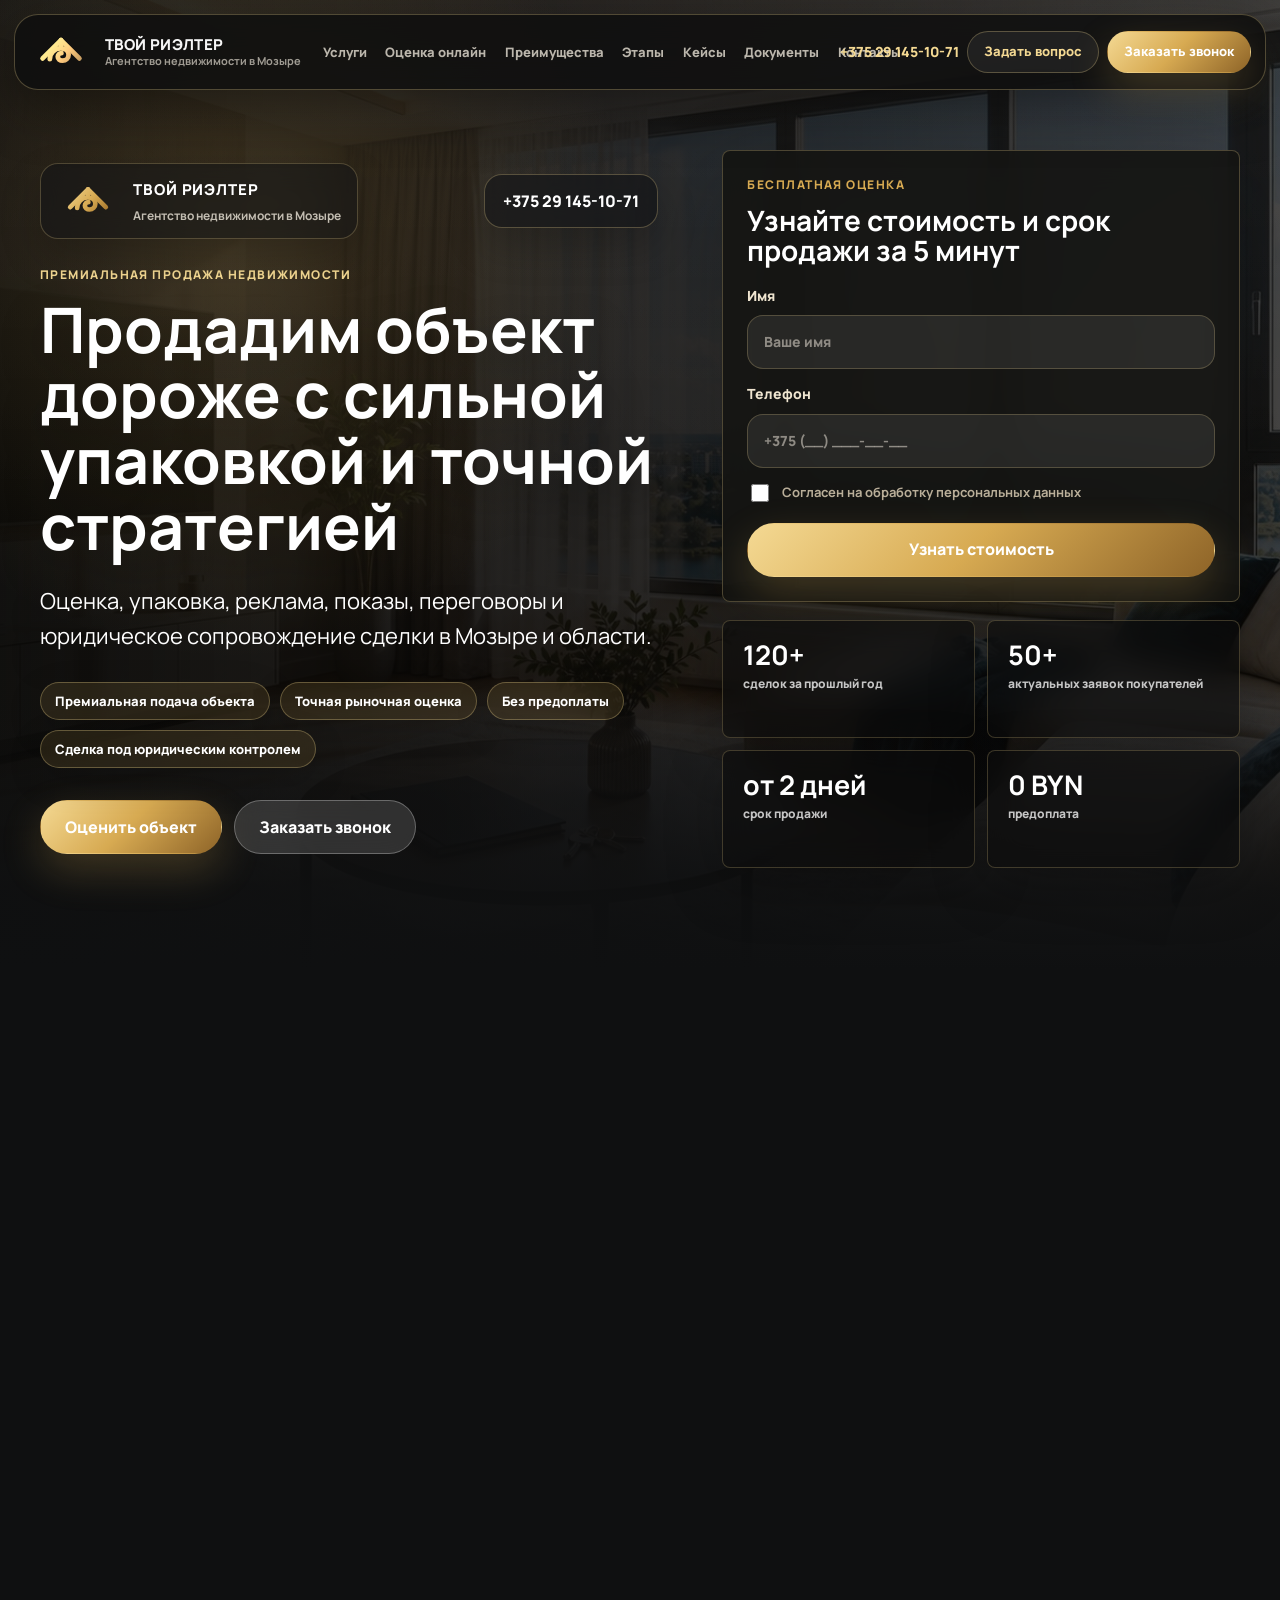
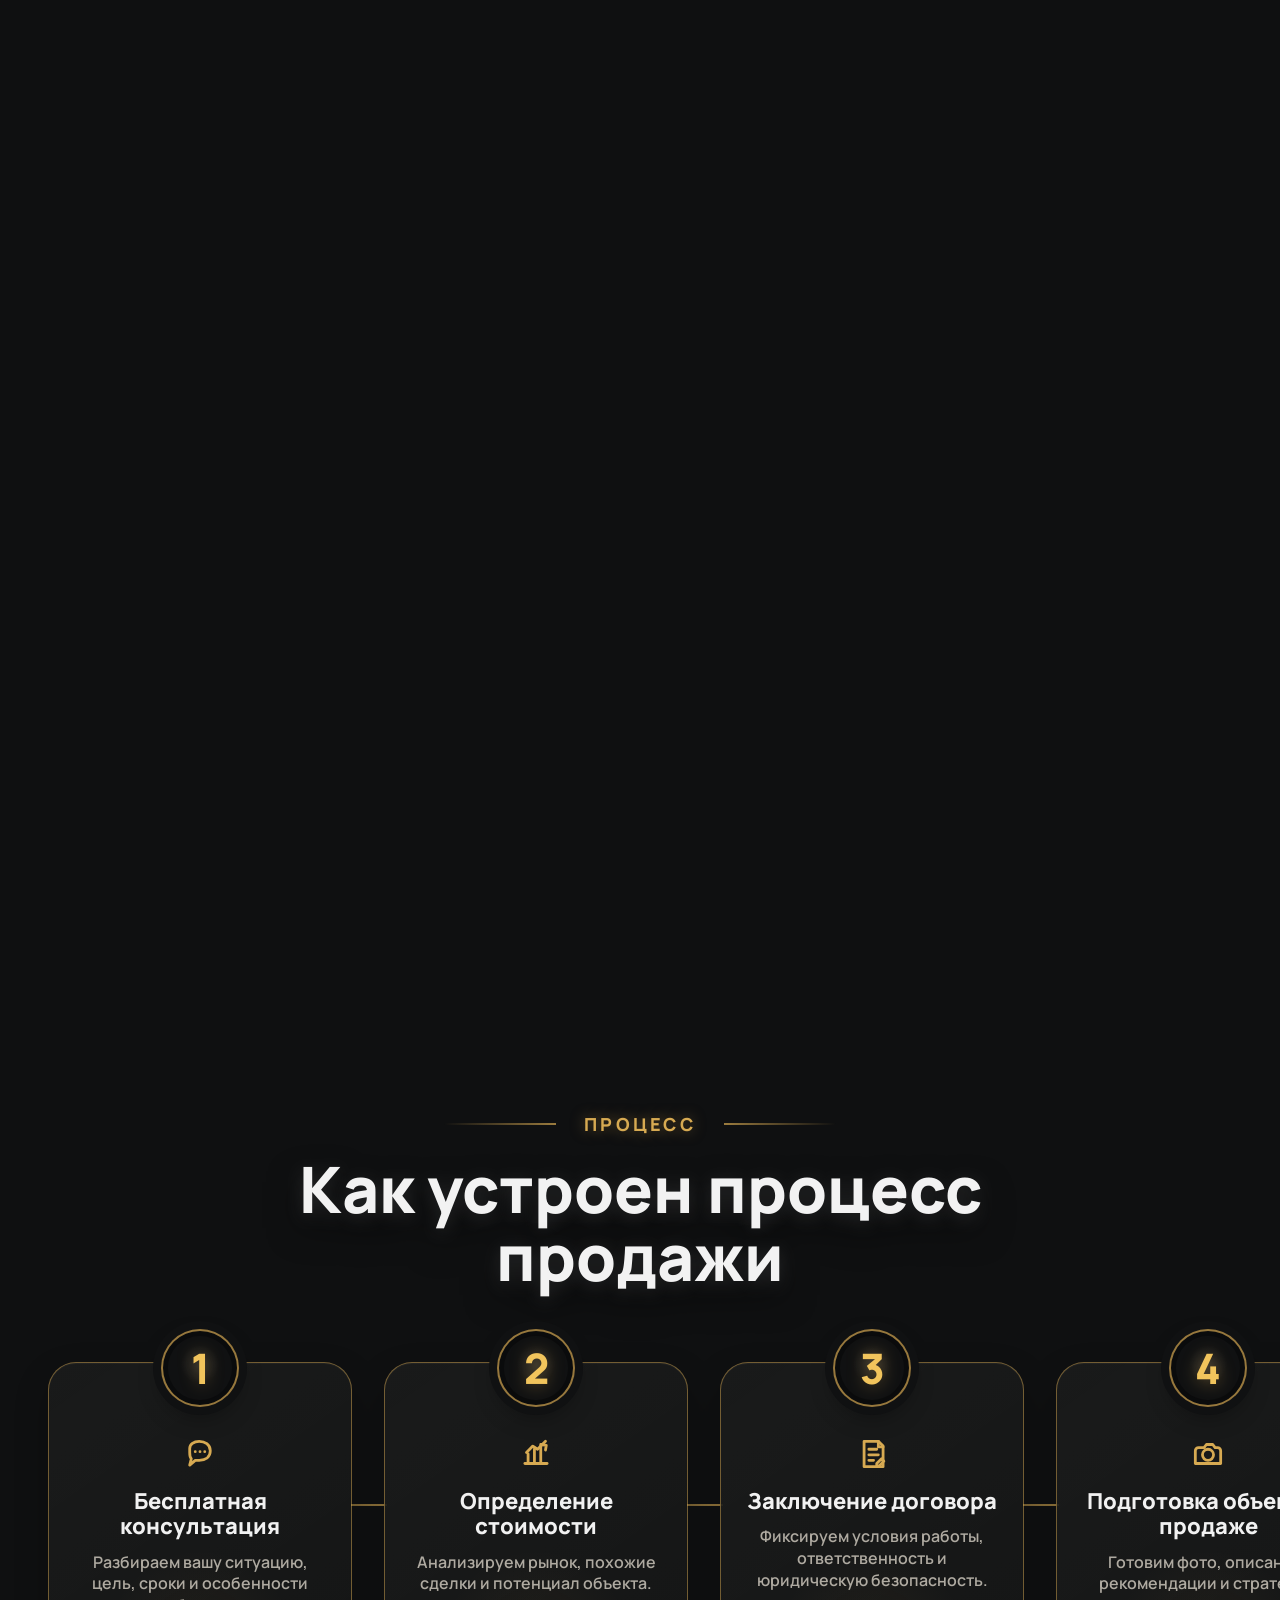
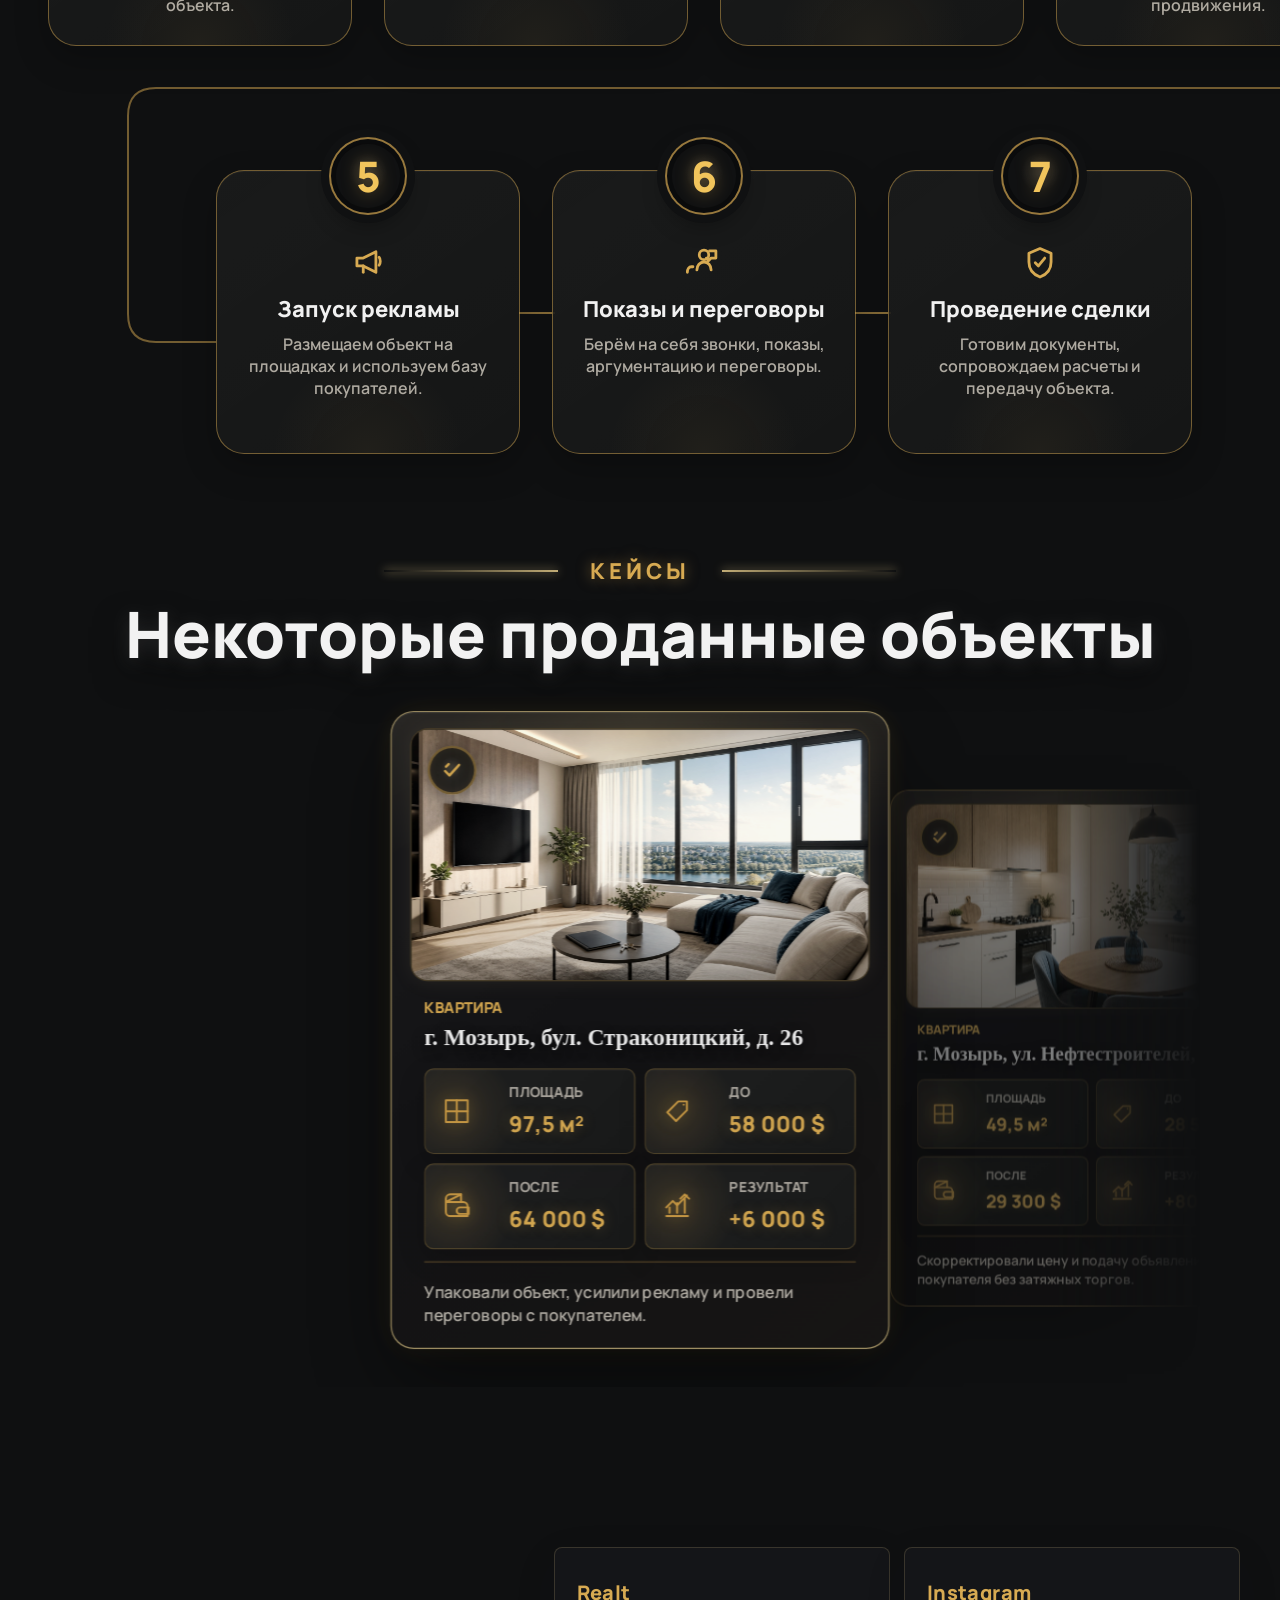
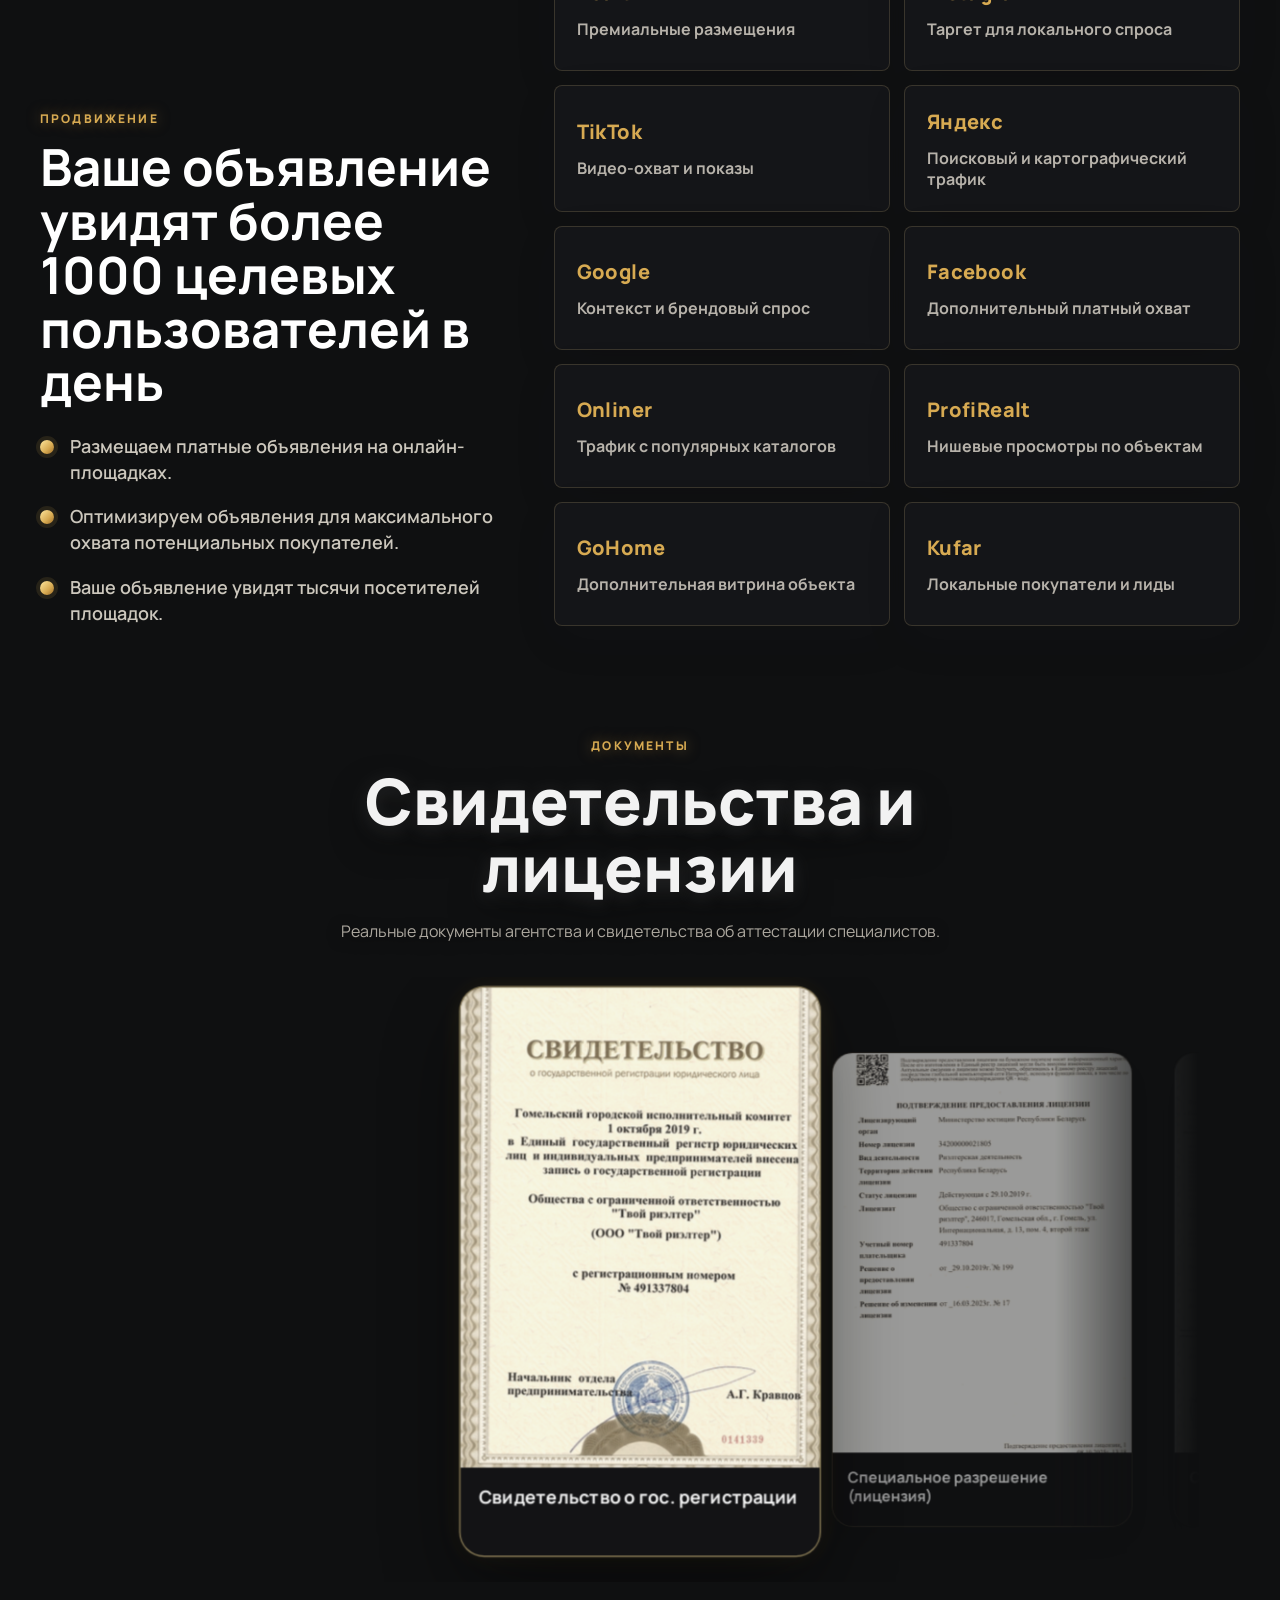
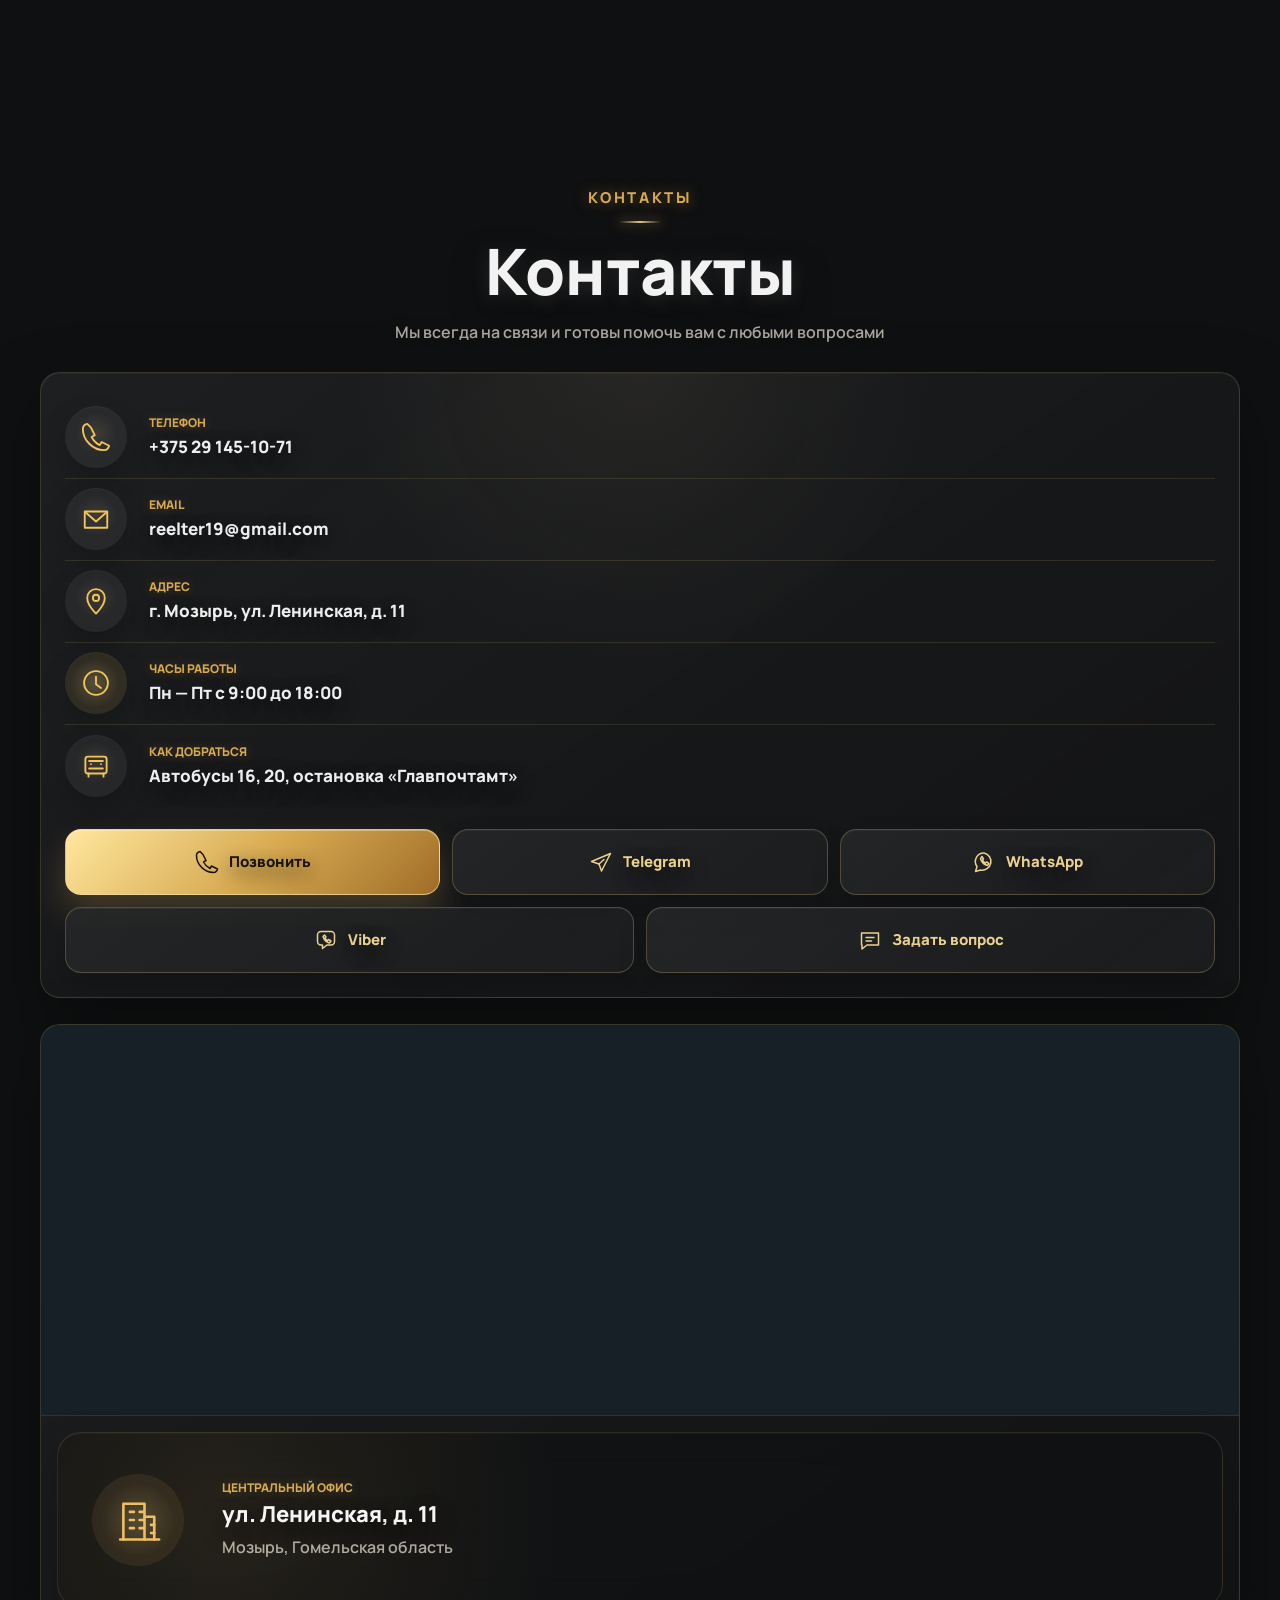
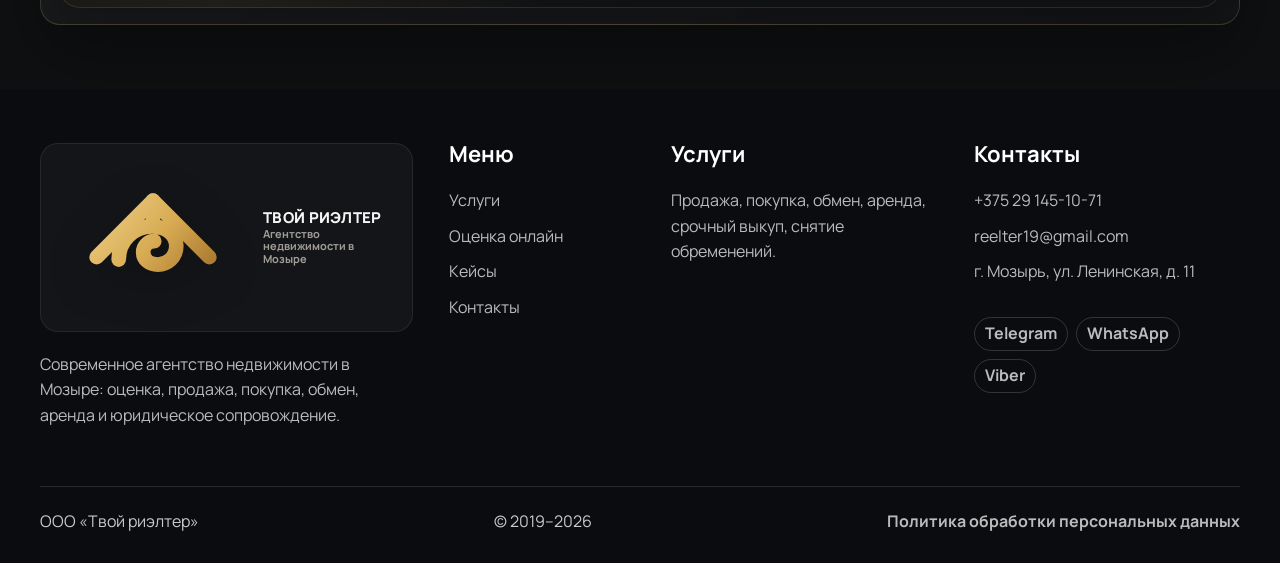
==== index.html @ d3d6e35b "Update branding and contact sections" ====
<!doctype html>
<html lang="ru">
  <head>
    <meta charset="UTF-8" />
    <meta name="viewport" content="width=device-width, initial-scale=1.0" />
    <title>Твой риэлтер — продажа недвижимости в Мозыре и области</title>
    <meta
      name="description"
      content="Агентство недвижимости «Твой риэлтер»: продадим, купим, обменяем или оценим недвижимость в Мозыре, Калинковичах и Гомельской области. Бесплатная оценка и юридическое сопровождение."
    />
    <link rel="preconnect" href="https://fonts.googleapis.com" />
    <link rel="preconnect" href="https://fonts.gstatic.com" crossorigin />
    <link
      href="https://fonts.googleapis.com/css2?family=Manrope:wght@400;500;600;700;800&amp;display=swap"
      rel="stylesheet"
    />
    <link rel="preload" as="image" href="assets/photos/hero-apartment.jpg" />
    <link rel="stylesheet" href="styles.css" />
  </head>
  <body>
    <header class="site-header" data-header>
      <button class="menu-toggle" type="button" aria-label="Открыть меню" aria-expanded="false" data-menu-toggle>
        <span></span>
        <span></span>
        <span></span>
      </button>

      <a class="brand" href="#top" aria-label="Твой риэлтер">
        <img class="brand-logo" src="assets/logo-minimal.svg" alt="Логотип агентства Твой риэлтер" />
        <span class="brand-copy">
          <strong>Твой риэлтер</strong>
          <small>Агентство недвижимости в Мозыре</small>
        </span>
      </a>

      <nav class="nav" aria-label="Основное меню">
        <a href="#services">Услуги</a>
        <a href="#valuation">Оценка онлайн</a>
        <a href="#benefits">Преимущества</a>
        <a href="#process">Этапы</a>
        <a href="#cases">Кейсы</a>
        <a href="#media-docs">Документы</a>
        <a href="#contacts">Контакты</a>
      </nav>

      <div class="header-actions">
        <a class="phone-link" href="tel:+375291451071">+375 29 145-10-71</a>
        <button class="btn btn-ghost btn-small" type="button" data-open-modal data-modal-title="Задать вопрос">Задать вопрос</button>
        <button class="btn btn-primary btn-small" type="button" data-open-modal data-modal-title="Заказать звонок">Заказать звонок</button>
      </div>
    </header>

    <main id="top">
      <section class="hero section">
        <div class="container hero-grid">
          <div class="hero-copy reveal">
            <div class="hero-topline">
              <div class="hero-brand-lockup" aria-label="Бренд агентства">
                <img class="hero-brand-logo" src="assets/logo-minimal.svg" alt="Логотип агентства Твой риэлтер" />
                <div class="hero-brand-copy">
                  <strong>Твой риэлтер</strong>
                  <span>Агентство недвижимости в Мозыре</span>
                </div>
              </div>
              <a class="hero-phone" href="tel:+375291451071">+375 29 145-10-71</a>
            </div>
            <p class="eyebrow">Премиальная продажа недвижимости</p>
            <h1>Продадим объект дороже с сильной упаковкой и точной стратегией</h1>
            <p class="hero-lead">
              Оценка, упаковка, реклама, показы, переговоры и юридическое сопровождение сделки в Мозыре и области.
            </p>

            <div class="badge-row" aria-label="Ключевые преимущества">
              <span>Премиальная подача объекта</span>
              <span>Точная рыночная оценка</span>
              <span>Без предоплаты</span>
              <span>Сделка под юридическим контролем</span>
            </div>

            <div class="hero-cta-row">
              <a class="btn btn-primary" href="#valuation">Оценить объект</a>
              <button class="btn btn-light" type="button" data-open-modal data-modal-title="Заказать звонок">Заказать звонок</button>
            </div>
          </div>

          <div class="hero-panel reveal">
            <form class="lead-card" data-form data-form-name="hero-valuation">
              <p class="mini-label">Бесплатная оценка</p>
              <h2>Узнайте стоимость и срок продажи за 5 минут</h2>
              <label>
                <span>Имя</span>
                <input type="text" name="name" placeholder="Ваше имя" required />
              </label>
              <label>
                <span>Телефон</span>
                <input type="tel" name="phone" placeholder="+375 (__) ___-__-__" required />
              </label>
              <label class="check">
                <input type="checkbox" name="agreement" required />
                <span>Согласен на обработку персональных данных</span>
              </label>
              <button class="btn btn-primary" type="submit">Узнать стоимость</button>
              <p class="form-success" role="status" hidden>Спасибо. Мы свяжемся с вами и подготовим оценку.</p>
            </form>

            <div class="stats-grid">
              <div><strong>120+</strong><span>сделок за прошлый год</span></div>
              <div><strong>50+</strong><span>актуальных заявок покупателей</span></div>
              <div><strong>от 2 дней</strong><span>срок продажи</span></div>
              <div><strong>0 BYN</strong><span>предоплата</span></div>
            </div>
          </div>
        </div>
      </section>

      <section class="section experience" id="experience" hidden>
        <div class="container experience-grid">
          <div class="experience-photo reveal">
            <img src="assets/photos/consultation.jpg" alt="Консультация риэлтера с клиентом по продаже недвижимости" loading="lazy" />
            <div class="photo-note">
              <span>Личная стратегия</span>
              <strong>Не просто объявление, а понятный план продажи</strong>
            </div>
          </div>

          <div class="experience-copy reveal">
            <p class="eyebrow">Подход агентства</p>
            <h2>Делаем продажу заметной, понятной и спокойной</h2>
            <p>
              Покупатель быстрее доверяет объекту, когда видит сильную подачу: аккуратные фото, честное описание, понятные документы и уверенные переговоры.
            </p>
            <div class="experience-points">
              <article>
                <span>01</span>
                <h3>Упаковка объекта</h3>
                <p>Подсказываем, что убрать, что подчеркнуть и как показать квартиру дороже.</p>
              </article>
              <article>
                <span>02</span>
                <h3>Живой контакт</h3>
                <p>Берём звонки, показы и возражения на себя, чтобы продажа не съедала ваши вечера.</p>
              </article>
              <article>
                <span>03</span>
                <h3>Контроль сделки</h3>
                <p>Собираем документы и заранее закрываем юридические вопросы.</p>
              </article>
            </div>
          </div>
        </div>
      </section>

      <section class="section services" id="services">
        <div class="container">
          <div class="section-head reveal">
            <p class="eyebrow">Услуги</p>
            <h2>Риэлтерские услуги для частных лиц и бизнеса</h2>
            <p>Берём на себя оценку, продвижение, переговоры, документы и юридическую безопасность сделки.</p>
          </div>

          <div class="service-grid">
            <article class="service-card reveal">
              <div class="service-card-top">
                <span class="card-icon" aria-hidden="true">
                  <svg viewBox="0 0 64 64" focusable="false">
                    <path d="M12 31 32 13l20 18" />
                    <path d="M18 29v23h28V29" />
                    <path d="M27 52V39h10v13" />
                    <path d="M22 34h8" />
                    <path d="M38 34h4" />
                  </svg>
                </span>
              </div>
              <h3>Частным лицам</h3>
              <p>Поможем продать, купить или обменять квартиру, дом, дачу, участок или долю.</p>
              <ul>
                <li>Продажа квартир</li>
                <li>Покупка квартир</li>
                <li>Обмен недвижимости</li>
                <li>Продажа домов, дач и участков</li>
                <li>Междугородние сделки</li>
                <li>Юридическое сопровождение</li>
              </ul>
              <button class="text-link" type="button" data-open-modal data-modal-title="Консультация для частного лица">Получить консультацию</button>
            </article>

            <article class="service-card reveal">
              <div class="service-card-top">
                <span class="card-icon" aria-hidden="true">
                  <svg viewBox="0 0 64 64" focusable="false">
                    <path d="M12 24h40v26H12z" />
                    <path d="M24 24v-8h16v8" />
                    <path d="M12 34h40" />
                    <path d="M28 34v6h8v-6" />
                  </svg>
                </span>
              </div>
              <h3>Юридическим лицам</h3>
              <p>Работаем с коммерческими объектами, арендой и сделками для бизнеса.</p>
              <ul>
                <li>Продажа коммерческой недвижимости</li>
                <li>Аренда коммерческих помещений</li>
                <li>Информация для инвесторов</li>
                <li>Сопровождение сделок для бизнеса</li>
              </ul>
              <button class="text-link" type="button" data-open-modal data-modal-title="Консультация для бизнеса">Получить консультацию</button>
            </article>

            <article class="service-card reveal">
              <div class="service-card-top">
                <span class="card-icon" aria-hidden="true">
                  <svg viewBox="0 0 64 64" focusable="false">
                    <path d="M32 10 49 17v13c0 12-7 20-17 24-10-4-17-12-17-24V17l17-7Z" />
                    <path d="m32 24 3 6 7 1-5 5 1 7-6-3-6 3 1-7-5-5 7-1 3-6Z" />
                  </svg>
                </span>
              </div>
              <h3>Дополнительные услуги</h3>
              <p>Разбираем сложные ситуации и помогаем подготовить объект к безопасной продаже.</p>
              <ul>
                <li>Снятие обременений</li>
                <li>Работа с арестами и запретами</li>
                <li>Срочный выкуп</li>
                <li>Подготовка документов</li>
                <li>Консультации по сложным объектам</li>
              </ul>
              <button class="text-link" type="button" data-open-modal data-modal-title="Консультация по сложному объекту">Получить консультацию</button>
            </article>

            <article class="service-card service-card-accent reveal">
              <div class="service-card-top">
                <span class="card-icon" aria-hidden="true">
                  <svg viewBox="0 0 64 64" focusable="false">
                    <path d="M36 8 18 36h14l-4 20 18-30H32l4-18Z" />
                  </svg>
                </span>
              </div>
              <h3>Срочный выкуп</h3>
              <p>Когда важна скорость: оценим объект, предложим решение и проведём сделку под ключ.</p>
              <ul>
                <li>До 90% от рыночной стоимости</li>
                <li>Помощь с долгами и обременениями</li>
                <li>Быстрое оформление</li>
                <li>Сделка под ключ</li>
              </ul>
              <button class="text-link" type="button" data-open-modal data-modal-title="Срочный выкуп недвижимости">Получить консультацию</button>
            </article>
          </div>
        </div>
      </section>

      <section class="section benefits" id="benefits">
        <div class="container">
          <div class="section-head reveal">
            <p class="eyebrow">Преимущества</p>
            <h2>Почему с нами выгоднее</h2>
          </div>
          <div class="benefit-grid">
            <article class="benefit-card reveal">
              <span class="benefit-icon" aria-hidden="true">
                <svg viewBox="0 0 64 64" focusable="false">
                  <path d="M25 38a15 15 0 1 0 0-30 15 15 0 0 0 0 30Z" />
                  <path d="m36 36 17 17" />
                  <path d="M15 27V17l10-8 10 8v10" />
                  <path d="M20 27v-8h10v8" />
                </svg>
              </span>
              <span class="benefit-divider" aria-hidden="true"></span>
              <h3>Бесплатно определим рыночную стоимость</h3>
            </article>
            <article class="benefit-card reveal">
              <span class="benefit-icon" aria-hidden="true">
                <svg viewBox="0 0 64 64" focusable="false">
                  <path d="M10 45 25 30l10 10 19-19" />
                  <path d="M40 21h14v14" />
                </svg>
              </span>
              <span class="benefit-divider" aria-hidden="true"></span>
              <h3>Продадим по максимальной цене</h3>
            </article>
            <article class="benefit-card reveal">
              <span class="benefit-icon" aria-hidden="true">
                <svg viewBox="0 0 64 64" focusable="false">
                  <path d="M32 33a10 10 0 1 0 0-20 10 10 0 0 0 0 20Z" />
                  <path d="M17 52c0-10 6-17 15-17s15 7 15 17" />
                  <path d="M14 34a7 7 0 1 0 0-14 7 7 0 0 0 0 14Z" />
                  <path d="M7 50c0-7 4-12 10-14" />
                  <path d="M50 34a7 7 0 1 0 0-14 7 7 0 0 0 0 14Z" />
                  <path d="M57 50c0-7-4-12-10-14" />
                </svg>
              </span>
              <span class="benefit-divider" aria-hidden="true"></span>
              <h3>Своя база покупателей</h3>
            </article>
            <article class="benefit-card reveal">
              <span class="benefit-icon" aria-hidden="true">
                <svg viewBox="0 0 64 64" focusable="false">
                  <path d="M13 30 32 13l19 17" />
                  <path d="M19 29v24h26V29" />
                  <path d="M32 25v14" />
                  <path d="M32 47h.01" />
                </svg>
              </span>
              <span class="benefit-divider" aria-hidden="true"></span>
              <h3>Работаем с проблемными объектами</h3>
            </article>
            <article class="benefit-card reveal">
              <span class="benefit-icon" aria-hidden="true">
                <svg viewBox="0 0 64 64" focusable="false">
                  <path d="M31 56a24 24 0 1 1 20-10" />
                  <path d="M31 14v5" />
                  <path d="M31 43v5" />
                  <path d="M12 33h5" />
                  <path d="M45 33h5" />
                  <path d="M31 24v11l8 5" />
                  <path d="m49 34-7 12h8l-5 12" />
                </svg>
              </span>
              <span class="benefit-divider" aria-hidden="true"></span>
              <h3>Продажа от 2 дней</h3>
            </article>
            <article class="benefit-card reveal">
              <span class="benefit-icon" aria-hidden="true">
                <svg viewBox="0 0 64 64" focusable="false">
                  <path d="M32 9v43" />
                  <path d="M17 17h30" />
                  <path d="M23 17 13 38h20L23 17Z" />
                  <path d="M41 17 32 38h18L41 17Z" />
                  <path d="M20 55h24" />
                  <path d="M44 41 52 45v9c0 4-3 7-8 9-5-2-8-5-8-9v-9l8-4Z" />
                  <path d="m40 52 3 3 6-7" />
                </svg>
              </span>
              <span class="benefit-divider" aria-hidden="true"></span>
              <h3>Полное юридическое сопровождение</h3>
            </article>
            <article class="benefit-card reveal">
              <span class="benefit-icon" aria-hidden="true">
                <svg viewBox="0 0 64 64" focusable="false">
                  <path d="M12 22h35a7 7 0 0 1 7 7v21H16a8 8 0 0 1-8-8V18a7 7 0 0 1 7-7h27" />
                  <path d="M12 22 43 9v13" />
                  <path d="M41 35h15v12H41a6 6 0 0 1 0-12Z" />
                  <path d="M45 41h.01" />
                </svg>
              </span>
              <span class="benefit-divider" aria-hidden="true"></span>
              <h3>Без предоплаты</h3>
            </article>
            <article class="benefit-card reveal">
              <span class="benefit-icon" aria-hidden="true">
                <svg viewBox="0 0 64 64" focusable="false">
                  <path d="M20 12h25v37H15V12h5Z" />
                  <path d="M23 12a5 5 0 0 1 10 0" />
                  <path d="m22 27 3 3 6-7" />
                  <path d="M36 28h8" />
                  <path d="m22 39 3 3 6-7" />
                  <path d="M36 40h8" />
                  <path d="M47 49 58 60" />
                  <path d="M50 45a7 7 0 1 0 0 14 7 7 0 0 0 0-14Z" />
                </svg>
              </span>
              <span class="benefit-divider" aria-hidden="true"></span>
              <h3>Полный комплекс услуг под ключ</h3>
            </article>
          </div>
        </div>
      </section>

      <section class="section valuation" id="valuation">
        <div class="container quiz-layout">
          <div class="quiz-copy reveal">
            <p class="eyebrow">Оценка онлайн</p>
            <h2>Узнайте<br />стоимость<br />недвижимости<br /><span>за 5 минут</span></h2>
            <p>Ответьте на несколько вопросов — специалист рассчитает ориентировочную стоимость и свяжется с вами удобным способом.</p>
            <div class="callout">
              <span class="callout-icon" aria-hidden="true">
                <svg viewBox="0 0 48 48" focusable="false">
                  <path d="M14 8h20v32H14z" />
                  <path d="M20 16h8" />
                  <path d="M20 23h8" />
                  <path d="M20 30h5" />
                  <path d="M31 31h5" />
                  <path d="M31 35h5" />
                </svg>
              </span>
              <span class="callout-copy">
                <strong>Что вы получите</strong>
                <span>Диапазон цены, срок продажи и список шагов для подготовки объекта.</span>
              </span>
            </div>
          </div>

          <form class="quiz-card reveal" data-quiz data-form-name="valuation-quiz">
            <div class="quiz-top">
              <span data-quiz-step-label>Шаг 1 из 5</span>
              <div class="progress"><span data-progress></span></div>
            </div>

            <div class="quiz-step active" data-step="0">
              <h3>Что хотите оценить?</h3>
              <div class="option-grid">
                <label><input type="radio" name="property" value="Квартира" required /> <span><svg class="quiz-option-icon" viewBox="0 0 48 48" focusable="false" aria-hidden="true"><path d="M13 40V10h13v30" /><path d="M26 18h10v22" /><path d="M17 16h4M17 23h4M17 30h4M30 24h3M30 31h3M10 40h29" /></svg>Квартира</span></label>
                <label><input type="radio" name="property" value="Комната / доля" /> <span><svg class="quiz-option-icon" viewBox="0 0 48 48" focusable="false" aria-hidden="true"><path d="M15 9h18v30H15z" /><path d="M29 24h1" /><path d="M11 39h26" /></svg>Комната / доля</span></label>
                <label><input type="radio" name="property" value="Дом / коттедж" /> <span><svg class="quiz-option-icon" viewBox="0 0 48 48" focusable="false" aria-hidden="true"><path d="M9 24 24 11l15 13" /><path d="M14 22v18h20V22" /><path d="M21 40V29h6v11" /></svg>Дом / коттедж</span></label>
                <label><input type="radio" name="property" value="Участок" /> <span><svg class="quiz-option-icon" viewBox="0 0 48 48" focusable="false" aria-hidden="true"><path d="M24 39V20" /><path d="M17 25c-5-1-7-5-5-10 6-1 10 2 11 7" /><path d="M31 25c5-1 7-5 5-10-6-1-10 2-11 7" /><path d="M18 39h12" /></svg>Участок</span></label>
                <label><input type="radio" name="property" value="Дача" /> <span><svg class="quiz-option-icon" viewBox="0 0 48 48" focusable="false" aria-hidden="true"><path d="M10 25 24 13l14 12" /><path d="M15 23v17h18V23" /><path d="M28 15v-4h5v9" /><path d="M20 40V30h8v10" /><path d="M31 31h4" /></svg>Дача</span></label>
                <label><input type="radio" name="property" value="Гараж" /> <span><svg class="quiz-option-icon" viewBox="0 0 48 48" focusable="false" aria-hidden="true"><path d="M9 21 24 13l15 8v19H9z" /><path d="M15 40V26h18v14" /><path d="M18 30h12M18 35h12" /></svg>Гараж</span></label>
                <label><input type="radio" name="property" value="Коммерческий объект" /> <span><svg class="quiz-option-icon" viewBox="0 0 48 48" focusable="false" aria-hidden="true"><path d="M12 40V10h13v30" /><path d="M25 18h11v22" /><path d="M16 16h4M16 23h4M16 30h4M29 24h3M29 31h3M9 40h30" /></svg>Коммерческий объект</span></label>
                <label><input type="radio" name="property" value="Другое" /> <span><svg class="quiz-option-icon" viewBox="0 0 48 48" focusable="false" aria-hidden="true"><path d="M14 24a10 10 0 1 0 20 0 10 10 0 0 0-20 0Z" /><path d="M19 24h.01M24 24h.01M29 24h.01" /></svg>Другое</span></label>
              </div>
            </div>

            <div class="quiz-step" data-step="1">
              <h3>Сколько комнат?</h3>
              <div class="option-grid option-grid-compact">
                <label><input type="radio" name="rooms" value="Студия" required /> <span>Студия</span></label>
                <label><input type="radio" name="rooms" value="1" /> <span>1</span></label>
                <label><input type="radio" name="rooms" value="2" /> <span>2</span></label>
                <label><input type="radio" name="rooms" value="3" /> <span>3</span></label>
                <label><input type="radio" name="rooms" value="4" /> <span>4</span></label>
                <label><input type="radio" name="rooms" value="5 и более" /> <span>5 и более</span></label>
              </div>
            </div>

            <div class="quiz-step" data-step="2">
              <h3>Площадь объекта</h3>
              <label>
                <span>Площадь в м²</span>
                <input type="number" name="area" min="1" placeholder="Например, 54" required />
              </label>
            </div>

            <div class="quiz-step" data-step="3">
              <h3>Где находится объект?</h3>
              <div class="option-grid">
                <label><input type="radio" name="city" value="Мозырь" required /> <span>Мозырь</span></label>
                <label><input type="radio" name="city" value="Калинковичи" /> <span>Калинковичи</span></label>
                <label><input type="radio" name="city" value="Петриков" /> <span>Петриков</span></label>
                <label><input type="radio" name="city" value="Гомель" /> <span>Гомель</span></label>
                <label><input type="radio" name="city" value="Другой город" /> <span>Другой город</span></label>
              </div>
              <label>
                <span>Адрес или район</span>
                <input type="text" name="address" placeholder="Улица, район или ориентир" required />
              </label>
            </div>

            <div class="quiz-step" data-step="4">
              <h3>Куда отправить результат?</h3>
              <div class="option-grid option-grid-compact">
                <label><input type="radio" name="contact_method" value="Перезвонить" required /> <span>Перезвонить</span></label>
                <label><input type="radio" name="contact_method" value="Viber" /> <span>Viber</span></label>
                <label><input type="radio" name="contact_method" value="Telegram" /> <span>Telegram</span></label>
                <label><input type="radio" name="contact_method" value="WhatsApp" /> <span>WhatsApp</span></label>
              </div>
              <div class="form-two">
                <label>
                  <span>Имя</span>
                  <input type="text" name="name" placeholder="Ваше имя" required />
                </label>
                <label>
                  <span>Телефон</span>
                  <input type="tel" name="phone" placeholder="+375 (__) ___-__-__" required />
                </label>
              </div>
              <label class="check">
                <input type="checkbox" name="agreement" required />
                <span>Согласен на обработку персональных данных</span>
              </label>
            </div>

            <p class="form-error" data-quiz-error role="alert" hidden>Заполните обязательные поля шага.</p>
            <p class="form-success" data-quiz-success role="status" hidden>Спасибо. Данные получены, специалист подготовит оценку.</p>

            <div class="quiz-actions">
              <button class="btn btn-light" type="button" data-prev disabled>Назад</button>
              <button class="btn btn-primary" type="button" data-next>Далее</button>
              <button class="btn btn-primary" type="submit" data-submit hidden>Получить оценку</button>
            </div>
          </form>
        </div>
      </section>

      <section class="section process" id="process">
        <div class="container">
          <div class="section-head reveal">
            <p class="eyebrow">Процесс</p>
            <h2>Как устроен процесс продажи</h2>
          </div>
          <div class="timeline">
            <article class="timeline-card reveal">
              <span class="step-number">1</span>
              <svg class="step-icon" viewBox="0 0 48 48" focusable="false" aria-hidden="true"><path d="M11 17c0-5 5-9 12-9s14 4 14 12-6 12-14 12h-5l-7 6 2-8c-2-2-2-5-2-8v-5Z" /><path d="M18 21h.01M24 21h.01M30 21h.01" /></svg>
              <h3>Бесплатная консультация</h3>
              <p>Разбираем вашу ситуацию, цель, сроки и особенности объекта.</p>
            </article>
            <article class="timeline-card reveal">
              <span class="step-number">2</span>
              <svg class="step-icon" viewBox="0 0 48 48" focusable="false" aria-hidden="true"><path d="M10 36h28" /><path d="M14 36V24" /><path d="M22 36V18" /><path d="M30 36V12" /><path d="m31 12 6 1-1 6" /><path d="m12 22 8-8 6 4 10-10" /></svg>
              <h3>Определение стоимости</h3>
              <p>Анализируем рынок, похожие сделки и потенциал объекта.</p>
            </article>
            <article class="timeline-card reveal">
              <span class="step-number">3</span>
              <svg class="step-icon" viewBox="0 0 48 48" focusable="false" aria-hidden="true"><path d="M14 8h18l6 6v26H14z" /><path d="M32 8v7h6" /><path d="M20 18h10M20 25h12M20 32h6" /><path d="m30 36 6-6 3 3-6 6h-3z" /></svg>
              <h3>Заключение договора</h3>
              <p>Фиксируем условия работы, ответственность и юридическую безопасность.</p>
            </article>
            <article class="timeline-card reveal">
              <span class="step-number">4</span>
              <svg class="step-icon" viewBox="0 0 48 48" focusable="false" aria-hidden="true"><path d="M12 16h7l3-4h8l3 4h3a4 4 0 0 1 4 4v16H8V20a4 4 0 0 1 4-4Z" /><path d="M24 32a7 7 0 1 0 0-14 7 7 0 0 0 0 14Z" /></svg>
              <h3>Подготовка объекта к продаже</h3>
              <p>Готовим фото, описание, рекомендации и стратегию продвижения.</p>
            </article>
            <article class="timeline-card reveal">
              <span class="step-number">5</span>
              <svg class="step-icon" viewBox="0 0 48 48" focusable="false" aria-hidden="true"><path d="M10 29h8l16 8V11L18 19h-8z" /><path d="M18 29v8" /><path d="M38 18c2 2 2 8 0 10" /></svg>
              <h3>Запуск рекламы</h3>
              <p>Размещаем объект на площадках и используем базу покупателей.</p>
            </article>
            <article class="timeline-card reveal">
              <span class="step-number">6</span>
              <svg class="step-icon" viewBox="0 0 48 48" focusable="false" aria-hidden="true"><path d="M15 34c0-6 4-10 9-10s9 4 9 10" /><path d="M24 21a6 6 0 1 0 0-12 6 6 0 0 0 0 12Z" /><path d="M31 10h8v9h-6l-4 4v-4h-2" /><path d="M10 30h-2c-3 0-5 3-5 7" /></svg>
              <h3>Показы и переговоры</h3>
              <p>Берём на себя звонки, показы, аргументацию и переговоры.</p>
            </article>
            <article class="timeline-card reveal">
              <span class="step-number">7</span>
              <svg class="step-icon" viewBox="0 0 48 48" focusable="false" aria-hidden="true"><path d="M24 7 38 13v11c0 10-6 16-14 19-8-3-14-9-14-19V13z" /><path d="m18 25 4 4 8-10" /></svg>
              <h3>Проведение сделки</h3>
              <p>Готовим документы, сопровождаем расчеты и передачу объекта.</p>
            </article>
          </div>
        </div>
      </section>

      <section class="section marketing" hidden>
        <div class="container marketing-grid">
          <div class="reveal">
            <p class="eyebrow">IT-агентство недвижимости</p>
            <h2>Мы используем технологии, рекламу и аналитику, чтобы продавать быстрее</h2>
            <div class="feature-list">
              <article><h3>Анализ рынка и похожих объектов</h3><p>Сравниваем цены, сроки экспозиции и спрос по локации.</p></article>
              <article><h3>Рекламная стратегия</h3><p>Подбираем площадки, аудитории и формат подачи объекта.</p></article>
              <article><h3>Фото, видео и продающее описание</h3><p>Упаковываем объект так, чтобы он выделялся среди похожих предложений.</p></article>
              <article><h3>Продвижение на онлайн-площадках</h3><p>Контролируем показы, звонки и реакцию покупателей.</p></article>
              <article><h3>База покупателей</h3><p>Сразу предлагаем объект людям, которые уже ищут недвижимость.</p></article>
              <article><h3>Отчетность по показам и звонкам</h3><p>Вы понимаете, что происходит с продажей каждую неделю.</p></article>
            </div>
          </div>

          <div class="dashboard-card reveal" aria-label="Дашборд продвижения объекта">
            <div class="dashboard-head">
              <span>Кампания объекта</span>
              <strong>Активно</strong>
            </div>
            <div class="metric"><span>Просмотры объявления</span><strong>8 420</strong></div>
            <div class="metric"><span>Входящие звонки</span><strong>64</strong></div>
            <div class="metric"><span>Показы</span><strong>18</strong></div>
            <div class="metric"><span>Заинтересованные покупатели</span><strong>9</strong></div>
          </div>
        </div>
      </section>

      <section class="section problems" hidden>
        <div class="container">
          <div class="section-head reveal">
            <p class="eyebrow">Сложные объекты</p>
            <h2>Поможем даже со сложной недвижимостью</h2>
            <p>Разберём ограничения, документы, долги и возможные сценарии продажи без лишнего давления.</p>
          </div>
          <div class="pill-grid reveal">
            <span>Арест квартиры</span>
            <span>Запрет на регистрационные действия</span>
            <span>Обременение после ипотеки</span>
            <span>Долги</span>
            <span>Исполнительные листы</span>
            <span>Непогашенная приватизация</span>
            <span>Срочная продажа</span>
            <span>Обмен с доплатой</span>
          </div>
          <div class="center-action reveal">
            <button class="btn btn-primary" type="button" data-open-modal data-modal-title="Разобрать мою ситуацию">Разобрать мою ситуацию</button>
          </div>
        </div>
      </section>

      <section class="section legal" id="legal" hidden>
        <div class="container legal-grid">
          <div class="reveal">
            <p class="eyebrow">Юридическая безопасность</p>
            <h2>Юридическая безопасность на каждом этапе</h2>
            <p>Мы заранее проверяем документы и условия сделки, чтобы снизить риски для продавца и покупателя.</p>
          </div>
          <div class="legal-timeline">
            <article class="reveal"><span>01</span><div><h3>Проверка документов</h3><p>Смотрим правоустанавливающие документы, техпаспорт и историю объекта.</p></div></article>
            <article class="reveal"><span>02</span><div><h3>Консультация по рискам</h3><p>Объясняем возможные ограничения, сроки и порядок действий.</p></div></article>
            <article class="reveal"><span>03</span><div><h3>Подготовка договора</h3><p>Фиксируем условия сделки понятным и безопасным способом.</p></div></article>
            <article class="reveal"><span>04</span><div><h3>Переговоры с покупателем</h3><p>Согласуем цену, сроки, порядок оплаты и передачи объекта.</p></div></article>
            <article class="reveal"><span>05</span><div><h3>Аванс / задаток</h3><p>Помогаем оформить предварительные договорённости без риска.</p></div></article>
            <article class="reveal"><span>06</span><div><h3>Организация расчетов</h3><p>Выбираем прозрачный и понятный порядок передачи денег.</p></div></article>
            <article class="reveal"><span>07</span><div><h3>Проведение сделки</h3><p>Сопровождаем стороны до подписания всех документов.</p></div></article>
            <article class="reveal"><span>08</span><div><h3>Передача объекта</h3><p>Закрываем сделку актом передачи и финальными проверками.</p></div></article>
          </div>
        </div>
      </section>

      <section class="section cases" id="cases">
        <div class="container">
          <div class="section-head reveal">
            <p class="eyebrow">Кейсы</p>
            <h2>Некоторые проданные объекты</h2>
          </div>
          <div class="case-grid">
            <article class="case-card reveal">
              <div class="case-photo">
                <img src="assets/photos/hero-apartment.jpg" alt="Интерьер проданной квартиры в Мозыре" loading="lazy" />
                <span class="case-check" aria-hidden="true">
                  <svg viewBox="0 0 32 32" focusable="false">
                    <path d="m8 17 5 5L24 10" />
                    <path d="m9 12 3-3" />
                  </svg>
                </span>
              </div>
              <div class="case-body">
                <span class="case-type">Квартира</span>
                <h3>г. Мозырь, бул. Страконицкий, д. 26</h3>
                <dl>
                  <div>
                    <dt><svg class="case-stat-icon" viewBox="0 0 32 32" focusable="false" aria-hidden="true"><path d="M6 6h20v20H6z" /><path d="M16 6v20M6 16h20" /></svg><span>Площадь</span></dt>
                    <dd>97,5 м²</dd>
                  </div>
                  <div>
                    <dt><svg class="case-stat-icon" viewBox="0 0 32 32" focusable="false" aria-hidden="true"><path d="m7 17 10-10h8v8L15 25 7 17Z" /><path d="M22 10h.01" /></svg><span>До</span></dt>
                    <dd>58 000 $</dd>
                  </div>
                  <div>
                    <dt><svg class="case-stat-icon" viewBox="0 0 32 32" focusable="false" aria-hidden="true"><path d="M6 12h16a4 4 0 0 1 4 4v9H10a4 4 0 0 1-4-4V9a4 4 0 0 1 4-4h10" /><path d="M6 12 20 5v7" /><path d="M19 17h8v6h-8a3 3 0 0 1 0-6Z" /></svg><span>После</span></dt>
                    <dd>64 000 $</dd>
                  </div>
                  <div>
                    <dt><svg class="case-stat-icon" viewBox="0 0 32 32" focusable="false" aria-hidden="true"><path d="M6 25h20" /><path d="M9 22v-5M16 22v-9M23 22V9" /><path d="m19 9 4-4 4 4" /><path d="m6 17 6-6 4 4 9-9" /></svg><span>Результат</span></dt>
                    <dd>+6 000 $</dd>
                  </div>
                </dl>
                <p>Упаковали объект, усилили рекламу и провели переговоры с покупателем.</p>
              </div>
            </article>
            <article class="case-card reveal">
              <div class="case-photo">
                <img src="assets/photos/case-apartment.jpg" alt="Кухня проданной квартиры после подготовки к продаже" loading="lazy" />
                <span class="case-check" aria-hidden="true">
                  <svg viewBox="0 0 32 32" focusable="false">
                    <path d="m8 17 5 5L24 10" />
                    <path d="m9 12 3-3" />
                  </svg>
                </span>
              </div>
              <div class="case-body">
                <span class="case-type">Квартира</span>
                <h3>г. Мозырь, ул. Нефтестроителей, д. 24</h3>
                <dl>
                  <div>
                    <dt><svg class="case-stat-icon" viewBox="0 0 32 32" focusable="false" aria-hidden="true"><path d="M6 6h20v20H6z" /><path d="M16 6v20M6 16h20" /></svg><span>Площадь</span></dt>
                    <dd>49,5 м²</dd>
                  </div>
                  <div>
                    <dt><svg class="case-stat-icon" viewBox="0 0 32 32" focusable="false" aria-hidden="true"><path d="m7 17 10-10h8v8L15 25 7 17Z" /><path d="M22 10h.01" /></svg><span>До</span></dt>
                    <dd>28 500 $</dd>
                  </div>
                  <div>
                    <dt><svg class="case-stat-icon" viewBox="0 0 32 32" focusable="false" aria-hidden="true"><path d="M6 12h16a4 4 0 0 1 4 4v9H10a4 4 0 0 1-4-4V9a4 4 0 0 1 4-4h10" /><path d="M6 12 20 5v7" /><path d="M19 17h8v6h-8a3 3 0 0 1 0-6Z" /></svg><span>После</span></dt>
                    <dd>29 300 $</dd>
                  </div>
                  <div>
                    <dt><svg class="case-stat-icon" viewBox="0 0 32 32" focusable="false" aria-hidden="true"><path d="M6 25h20" /><path d="M9 22v-5M16 22v-9M23 22V9" /><path d="m19 9 4-4 4 4" /><path d="m6 17 6-6 4 4 9-9" /></svg><span>Результат</span></dt>
                    <dd>+800 $</dd>
                  </div>
                </dl>
                <p>Скорректировали цену и подачу объявления, нашли покупателя без затяжных торгов.</p>
              </div>
            </article>
            <article class="case-card reveal">
              <div class="case-photo">
                <img src="assets/photos/case-house.jpg" alt="Дом в Мозырском районе, подготовленный к продаже" loading="lazy" />
                <span class="case-check" aria-hidden="true">
                  <svg viewBox="0 0 32 32" focusable="false">
                    <path d="m8 17 5 5L24 10" />
                    <path d="m9 12 3-3" />
                  </svg>
                </span>
              </div>
              <div class="case-body">
                <span class="case-type">Дом</span>
                <h3>Дом в Мозырском районе</h3>
                <dl>
                  <div>
                    <dt><svg class="case-stat-icon" viewBox="0 0 32 32" focusable="false" aria-hidden="true"><path d="M6 6h20v20H6z" /><path d="M16 6v20M6 16h20" /></svg><span>Площадь</span></dt>
                    <dd>118 м²</dd>
                  </div>
                  <div>
                    <dt><svg class="case-stat-icon" viewBox="0 0 32 32" focusable="false" aria-hidden="true"><path d="m7 17 10-10h8v8L15 25 7 17Z" /><path d="M22 10h.01" /></svg><span>До</span></dt>
                    <dd>42 000 $</dd>
                  </div>
                  <div>
                    <dt><svg class="case-stat-icon" viewBox="0 0 32 32" focusable="false" aria-hidden="true"><path d="M6 12h16a4 4 0 0 1 4 4v9H10a4 4 0 0 1-4-4V9a4 4 0 0 1 4-4h10" /><path d="M6 12 20 5v7" /><path d="M19 17h8v6h-8a3 3 0 0 1 0-6Z" /></svg><span>После</span></dt>
                    <dd>44 500 $</dd>
                  </div>
                  <div>
                    <dt><svg class="case-stat-icon" viewBox="0 0 32 32" focusable="false" aria-hidden="true"><path d="M6 25h20" /><path d="M9 22v-5M16 22v-9M23 22V9" /><path d="m19 9 4-4 4 4" /><path d="m6 17 6-6 4 4 9-9" /></svg><span>Результат</span></dt>
                    <dd>+2 500 $</dd>
                  </div>
                </dl>
                <p>Подготовили документы, сделали новую презентацию и вывели объект на покупателей из базы.</p>
              </div>
            </article>
            <article class="case-card reveal">
              <div class="case-photo case-photo-overlay">
                <img src="assets/photos/consultation.jpg" alt="Переговоры по продаже коммерческого объекта" loading="lazy" />
                <span class="case-check" aria-hidden="true">
                  <svg viewBox="0 0 32 32" focusable="false">
                    <path d="m8 17 5 5L24 10" />
                    <path d="m9 12 3-3" />
                  </svg>
                </span>
              </div>
              <div class="case-body">
                <span class="case-type">Коммерческий объект</span>
                <h3>Помещение в Калинковичах</h3>
                <dl>
                  <div>
                    <dt><svg class="case-stat-icon" viewBox="0 0 32 32" focusable="false" aria-hidden="true"><path d="M6 6h20v20H6z" /><path d="M16 6v20M6 16h20" /></svg><span>Площадь</span></dt>
                    <dd>86 м²</dd>
                  </div>
                  <div>
                    <dt><svg class="case-stat-icon" viewBox="0 0 32 32" focusable="false" aria-hidden="true"><path d="m7 17 10-10h8v8L15 25 7 17Z" /><path d="M22 10h.01" /></svg><span>До</span></dt>
                    <dd>31 000 $</dd>
                  </div>
                  <div>
                    <dt><svg class="case-stat-icon" viewBox="0 0 32 32" focusable="false" aria-hidden="true"><path d="M6 12h16a4 4 0 0 1 4 4v9H10a4 4 0 0 1-4-4V9a4 4 0 0 1 4-4h10" /><path d="M6 12 20 5v7" /><path d="M19 17h8v6h-8a3 3 0 0 1 0-6Z" /></svg><span>После</span></dt>
                    <dd>33 000 $</dd>
                  </div>
                  <div>
                    <dt><svg class="case-stat-icon" viewBox="0 0 32 32" focusable="false" aria-hidden="true"><path d="M6 25h20" /><path d="M9 22v-5M16 22v-9M23 22V9" /><path d="m19 9 4-4 4 4" /><path d="m6 17 6-6 4 4 9-9" /></svg><span>Результат</span></dt>
                    <dd>+2 000 $</dd>
                  </div>
                </dl>
                <p>Собрали аргументы для бизнеса-покупателя и провели переговоры по условиям оплаты.</p>
              </div>
            </article>
            <article class="case-card reveal">
              <div class="case-photo">
                <img src="assets/photos/case-apartment.jpg" alt="Интерьер объекта для обмена недвижимости" loading="lazy" />
                <span class="case-check" aria-hidden="true">
                  <svg viewBox="0 0 32 32" focusable="false">
                    <path d="m8 17 5 5L24 10" />
                    <path d="m9 12 3-3" />
                  </svg>
                </span>
              </div>
              <div class="case-body">
                <span class="case-type">Обмен</span>
                <h3>Обмен квартиры с доплатой</h3>
                <dl>
                  <div>
                    <dt><svg class="case-stat-icon" viewBox="0 0 32 32" focusable="false" aria-hidden="true"><path d="M6 6h20v20H6z" /><path d="M16 6v20M6 16h20" /></svg><span>Объект</span></dt>
                    <dd>3 комн.</dd>
                  </div>
                  <div>
                    <dt><svg class="case-stat-icon" viewBox="0 0 32 32" focusable="false" aria-hidden="true"><path d="m7 17 10-10h8v8L15 25 7 17Z" /><path d="M22 10h.01" /></svg><span>Срок</span></dt>
                    <dd>30 дней</dd>
                  </div>
                  <div>
                    <dt><svg class="case-stat-icon" viewBox="0 0 32 32" focusable="false" aria-hidden="true"><path d="M6 12h16a4 4 0 0 1 4 4v9H10a4 4 0 0 1-4-4V9a4 4 0 0 1 4-4h10" /><path d="M6 12 20 5v7" /><path d="M19 17h8v6h-8a3 3 0 0 1 0-6Z" /></svg><span>Задача</span></dt>
                    <dd>Обмен</dd>
                  </div>
                  <div>
                    <dt><svg class="case-stat-icon" viewBox="0 0 32 32" focusable="false" aria-hidden="true"><path d="M6 25h20" /><path d="M9 22v-5M16 22v-9M23 22V9" /><path d="m19 9 4-4 4 4" /><path d="m6 17 6-6 4 4 9-9" /></svg><span>Результат</span></dt>
                    <dd>Сделка</dd>
                  </div>
                </dl>
                <p>Синхронизировали продажу и покупку, помогли с документами и безопасными расчетами.</p>
              </div>
            </article>
            <article class="case-card reveal">
              <div class="case-photo">
                <img src="assets/photos/hero-apartment.jpg" alt="Квартира после премиальной подготовки к продаже" loading="lazy" />
                <span class="case-check" aria-hidden="true">
                  <svg viewBox="0 0 32 32" focusable="false">
                    <path d="m8 17 5 5L24 10" />
                    <path d="m9 12 3-3" />
                  </svg>
                </span>
              </div>
              <div class="case-body">
                <span class="case-type">Квартира</span>
                <h3>г. Мозырь, район Примостовой</h3>
                <dl>
                  <div>
                    <dt><svg class="case-stat-icon" viewBox="0 0 32 32" focusable="false" aria-hidden="true"><path d="M6 6h20v20H6z" /><path d="M16 6v20M6 16h20" /></svg><span>Площадь</span></dt>
                    <dd>63 м²</dd>
                  </div>
                  <div>
                    <dt><svg class="case-stat-icon" viewBox="0 0 32 32" focusable="false" aria-hidden="true"><path d="m7 17 10-10h8v8L15 25 7 17Z" /><path d="M22 10h.01" /></svg><span>До</span></dt>
                    <dd>36 500 $</dd>
                  </div>
                  <div>
                    <dt><svg class="case-stat-icon" viewBox="0 0 32 32" focusable="false" aria-hidden="true"><path d="M6 12h16a4 4 0 0 1 4 4v9H10a4 4 0 0 1-4-4V9a4 4 0 0 1 4-4h10" /><path d="M6 12 20 5v7" /><path d="M19 17h8v6h-8a3 3 0 0 1 0-6Z" /></svg><span>После</span></dt>
                    <dd>38 200 $</dd>
                  </div>
                  <div>
                    <dt><svg class="case-stat-icon" viewBox="0 0 32 32" focusable="false" aria-hidden="true"><path d="M6 25h20" /><path d="M9 22v-5M16 22v-9M23 22V9" /><path d="m19 9 4-4 4 4" /><path d="m6 17 6-6 4 4 9-9" /></svg><span>Результат</span></dt>
                    <dd>+1 700 $</dd>
                  </div>
                </dl>
                <p>Переупаковали объявление, обновили визуальную подачу и вывели объект в быстрые показы.</p>
              </div>
            </article>
          </div>
        </div>
      </section>

      <section class="section reviews" id="reviews" hidden>
        <div class="container">
          <div class="section-head reveal">
            <p class="eyebrow">Отзывы</p>
            <h2>Лучшая оценка работы — довольные клиенты</h2>
          </div>
          <div class="review-grid">
            <article class="review-card reveal"><div class="review-top"><span class="avatar">О</span><div><strong>Клиент Олега</strong><span>Продажа</span></div></div><p class="stars">★★★★★</p><p>Риэлтер был на связи, подробно консультировал и сопровождал сделку на каждом этапе. Всё прошло спокойно и понятно.</p><button class="text-link" type="button" data-open-modal data-modal-title="Отзыв клиента">Читать полностью</button></article>
            <article class="review-card reveal"><div class="review-top"><span class="avatar">И</span><div><strong>Клиент агентства</strong><span>Продажа</span></div></div><p class="stars">★★★★★</p><p>Помогли подготовить документы, объяснили процесс сделки и организовали продажу без лишней суеты.</p><button class="text-link" type="button" data-open-modal data-modal-title="Отзыв клиента">Читать полностью</button></article>
            <article class="review-card reveal"><div class="review-top"><span class="avatar">П</span><div><strong>Покупатель квартиры</strong><span>Покупка</span></div></div><p class="stars">★★★★★</p><p>Подбирали объекты под запрос, честно разбирали плюсы и минусы, помогли урегулировать сложные моменты с продавцом.</p><button class="text-link" type="button" data-open-modal data-modal-title="Отзыв клиента">Читать полностью</button></article>
            <article class="review-card reveal"><div class="review-top"><span class="avatar">М</span><div><strong>Клиент Марины</strong><span>Обмен</span></div></div><p class="stars">★★★★★</p><p>После неудачной попытки продажи в другом месте квартиру удалось продать и подобрать вариант с доплатой за месяц.</p><button class="text-link" type="button" data-open-modal data-modal-title="Отзыв клиента">Читать полностью</button></article>
            <article class="review-card reveal"><div class="review-top"><span class="avatar">Т</span><div><strong>Клиент агентства</strong><span>Продажа</span></div></div><p class="stars">★★★★★</p><p>Быстро продали квартиру, было комфортно сотрудничать. Команда держала в курсе и помогала на всех этапах.</p><button class="text-link" type="button" data-open-modal data-modal-title="Отзыв клиента">Читать полностью</button></article>
            <article class="review-card reveal"><div class="review-top"><span class="avatar">А</span><div><strong>Клиент агентства</strong><span>Сделка под ключ</span></div></div><p class="stars">★★★★★</p><p>Профессиональный подход, грамотные риэлтеры и индивидуальная работа. Сделка прошла организованно.</p><button class="text-link" type="button" data-open-modal data-modal-title="Отзыв клиента">Читать полностью</button></article>
          </div>
        </div>
      </section>

      <section class="section media-docs" id="media-docs">
        <div class="container">
          <div class="media-block reveal">
            <div class="media-copy">
              <p class="eyebrow">Продвижение</p>
              <h2>Ваше объявление увидят более 1000 целевых пользователей в день</h2>
              <ul class="media-points">
                <li>Размещаем платные объявления на онлайн-площадках.</li>
                <li>Оптимизируем объявления для максимального охвата потенциальных покупателей.</li>
                <li>Ваше объявление увидят тысячи посетителей площадок.</li>
              </ul>
            </div>
            <div class="media-grid media-grid-platforms" aria-label="Площадки продвижения">
              <article class="media-card"><span>Realt</span><h3>Премиальные размещения</h3></article>
              <article class="media-card"><span>Instagram</span><h3>Таргет для локального спроса</h3></article>
              <article class="media-card"><span>TikTok</span><h3>Видео-охват и показы</h3></article>
              <article class="media-card"><span>Яндекс</span><h3>Поисковый и картографический трафик</h3></article>
              <article class="media-card"><span>Google</span><h3>Контекст и брендовый спрос</h3></article>
              <article class="media-card"><span>Facebook</span><h3>Дополнительный платный охват</h3></article>
              <article class="media-card"><span>Onliner</span><h3>Трафик с популярных каталогов</h3></article>
              <article class="media-card"><span>ProfiRealt</span><h3>Нишевые просмотры по объектам</h3></article>
              <article class="media-card"><span>GoHome</span><h3>Дополнительная витрина объекта</h3></article>
              <article class="media-card"><span>Kufar</span><h3>Локальные покупатели и лиды</h3></article>
            </div>
          </div>

          <div class="documents-block reveal">
            <div class="section-head">
              <p class="eyebrow">Документы</p>
              <h2>Свидетельства и лицензии</h2>
              <p>Реальные документы агентства и свидетельства об аттестации специалистов.</p>
            </div>
            <div class="docs-grid">
              <article>
                <img src="assets/docs/registration.png" alt="Свидетельство о государственной регистрации ООО Твой риэлтер" loading="lazy" />
                <h3>Свидетельство о гос. регистрации</h3>
              </article>
              <article>
                <img src="assets/docs/license.png" alt="Специальное разрешение лицензия на риэлтерскую деятельность" loading="lazy" />
                <h3>Специальное разрешение (лицензия)</h3>
              </article>
              <article>
                <img src="assets/docs/insurance.png" alt="Страховой полис ООО Твой риэлтер" loading="lazy" />
                <h3>Страховой полис</h3>
              </article>
              <article>
                <img src="assets/docs/attestation-leonov.png" alt="Свидетельство об аттестации риэлтера Леонова Олега Александровича" loading="lazy" />
                <h3>Свидетельство об аттестации риэлтера Леонов О.А.</h3>
              </article>
              <article>
                <img src="assets/docs/attestation-sonkin.png" alt="Свидетельство об аттестации риэлтера Сонкина Игоря Геннадьевича" loading="lazy" />
                <h3>Свидетельство об аттестации риэлтера Сонкин И.Г.</h3>
              </article>
              <article>
                <img src="assets/docs/attestation-stoma.png" alt="Свидетельство об аттестации риэлтера Стома Ю.Н." loading="lazy" />
                <h3>Свидетельство об аттестации риэлтера Стома Ю.Н.</h3>
              </article>
              <article>
                <img src="assets/docs/attestation-kozhemyakin.png" alt="Свидетельство об аттестации риэлтера Кожемякин В.В." loading="lazy" />
                <h3>Свидетельство об аттестации риэлтера Кожемякин В.В.</h3>
              </article>
              <article>
                <img src="assets/docs/attestation-chikunov.png" alt="Свидетельство об аттестации риэлтера Чикунов А.М." loading="lazy" />
                <h3>Свидетельство об аттестации риэлтера Чикунов А.М.</h3>
              </article>
            </div>
          </div>
        </div>
      </section>

      <section class="section consultation" id="consultation" hidden>
        <div class="container form-section-grid">
          <div class="reveal">
            <p class="eyebrow">Консультация</p>
            <h2>Получите бесплатную консультацию риэлтера</h2>
            <p>Опишите задачу, и специалист подскажет лучший сценарий: оценка, продажа, покупка, обмен, аренда или юридическое сопровождение.</p>
          </div>

          <form class="form-card reveal" data-form data-form-name="consultation">
            <div class="form-two">
              <label><span>Телефон</span><input type="tel" name="phone" placeholder="+375 (__) ___-__-__" required /></label>
              <label><span>Имя</span><input type="text" name="name" placeholder="Ваше имя" required /></label>
            </div>
            <div class="form-two">
              <label><span>Цель</span><select name="goal" required><option value="">Выберите</option><option>Продать</option><option>Купить</option><option>Обменять</option></select></label>
              <label><span>Тип недвижимости</span><select name="property_type" required><option value="">Выберите</option><option>Квартира</option><option>Комната / доля</option><option>Дом / коттедж</option><option>Участок</option><option>Дача</option><option>Гараж</option><option>Коммерческий объект</option><option>Другое</option></select></label>
            </div>
            <div class="form-two">
              <label><span>Количество комнат</span><select name="rooms" required><option value="">Выберите</option><option>Студия</option><option>1</option><option>2</option><option>3</option><option>4</option><option>5 и более</option></select></label>
              <label><span>Город</span><select name="city" required><option value="">Выберите</option><option>Мозырь</option><option>Калинковичи</option><option>Петриков</option><option>Гомель</option><option>Другой город</option></select></label>
            </div>
            <label><span>Комментарий</span><textarea name="comment" rows="4" placeholder="Коротко опишите ситуацию"></textarea></label>
            <label class="check"><input type="checkbox" name="agreement" required /><span>Согласен на обработку персональных данных</span></label>
            <button class="btn btn-primary" type="submit">Получить консультацию</button>
            <p class="form-success" role="status" hidden>Спасибо. Заявка принята, мы скоро свяжемся.</p>
          </form>
        </div>
      </section>

      <section class="section faq" id="faq" hidden>
        <div class="container faq-grid">
          <div class="reveal">
            <p class="eyebrow">FAQ</p>
            <h2>У вас остались вопросы?</h2>
          </div>
          <div class="faq-list reveal">
            <details open><summary>Какие документы нужны для заключения договора?</summary><p>Обычно нужны паспорт, правоустанавливающий документ, регистрационное удостоверение, техпаспорт и документы по особенностям объекта. Точный список подскажем после консультации.</p></details>
            <details><summary>Вы работаете только с квартирами?</summary><p>Нет. Работаем с квартирами, домами, дачами, участками, гаражами, долями и коммерческой недвижимостью.</p></details>
            <details><summary>Как вы определяете рыночную стоимость?</summary><p>Сравниваем объект с похожими предложениями и сделками, учитываем район, состояние, площадь, документы и текущий спрос.</p></details>
            <details><summary>Как вы будете продвигать мою недвижимость?</summary><p>Готовим объявление, размещаем на площадках, работаем с базой покупателей, отвечаем на звонки, проводим показы и переговоры.</p></details>
            <details><summary>Какие услуги входят в сопровождение сделки?</summary><p>Консультации, подготовка документов, переговоры, организация аванса или задатка, расчеты, подписание и передача объекта.</p></details>
            <details><summary>Как долго занимает продажа недвижимости?</summary><p>Срок зависит от цены, состояния и спроса. Некоторые объекты продаются от 2 дней, часто реалистичный ориентир виден после оценки.</p></details>
            <details><summary>Сколько стоят услуги агентства?</summary><p>Стоимость зависит от задачи и объекта. На консультации объясним условия работы и зафиксируем их в договоре.</p></details>
            <details><summary>Можно ли продать объект с обременением?</summary><p>Во многих случаях да. Сначала разбираем ограничения, документы и возможный порядок снятия обременений.</p></details>
            <details><summary>Работаете ли вы без предоплаты?</summary><p>Да, консультация и оценка бесплатны. Условия дальнейшей работы обсуждаются заранее и фиксируются письменно.</p></details>
          </div>
        </div>
      </section>

      <section class="section contacts" id="contacts">
        <div class="container">
          <div class="section-head reveal">
            <p class="eyebrow">Контакты</p>
            <h2>Контакты</h2>
            <p>Мы всегда на связи и готовы помочь вам с любыми вопросами</p>
          </div>
          <div class="contacts-grid">
            <div class="contact-panel reveal">
              <article>
                <span class="contact-icon" aria-hidden="true"><svg viewBox="0 0 48 48" focusable="false"><path d="M16 9 22 21l-5 3c3 6 7 10 13 13l3-5 12 6c-1 4-4 7-8 7C19 45 3 29 3 11c0-4 3-7 7-8Z" /></svg></span>
                <span class="contact-copy"><span>Телефон</span><a href="tel:+375291451071">+375 29 145-10-71</a></span>
              </article>
              <article>
                <span class="contact-icon" aria-hidden="true"><svg viewBox="0 0 48 48" focusable="false"><path d="M6 12h36v26H6z" /><path d="m8 14 16 14 16-14" /></svg></span>
                <span class="contact-copy"><span>Email</span><a href="mailto:reelter19@gmail.com">reelter19@gmail.com</a></span>
              </article>
              <article>
                <span class="contact-icon" aria-hidden="true"><svg viewBox="0 0 48 48" focusable="false"><path d="M24 44s14-13 14-25A14 14 0 1 0 10 19c0 12 14 25 14 25Z" /><path d="M24 24a5 5 0 1 0 0-10 5 5 0 0 0 0 10Z" /></svg></span>
                <span class="contact-copy"><span>Адрес</span><a href="https://yandex.ru/maps/?text=г.%20Мозырь%2C%20ул.%20Ленинская%2C%20д.%2011" target="_blank" rel="noopener">г. Мозырь, ул. Ленинская, д. 11</a></span>
              </article>
              <article>
                <span class="contact-icon contact-icon-active" aria-hidden="true"><svg viewBox="0 0 48 48" focusable="false"><path d="M24 43a19 19 0 1 0 0-38 19 19 0 0 0 0 38Z" /><path d="M24 14v12l8 6" /></svg></span>
                <span class="contact-copy"><span>Часы работы</span><p>Пн — Пт с 9:00 до 18:00</p></span>
              </article>
              <article>
                <span class="contact-icon" aria-hidden="true"><svg viewBox="0 0 48 48" focusable="false"><path d="M11 9h26a4 4 0 0 1 4 4v19a4 4 0 0 1-4 4H11a4 4 0 0 1-4-4V13a4 4 0 0 1 4-4Z" /><path d="M12 36v5M36 36v5M13 16h22M13 28h22M16 21h.01M32 21h.01" /></svg></span>
                <span class="contact-copy"><span>Как добраться</span><p>Автобусы 16, 20, остановка «Главпочтамт»</p></span>
              </article>
              <div class="contact-actions">
                <a class="btn btn-primary" href="tel:+375291451071"><svg viewBox="0 0 48 48" focusable="false" aria-hidden="true"><path d="M16 9 22 21l-5 3c3 6 7 10 13 13l3-5 12 6c-1 4-4 7-8 7C19 45 3 29 3 11c0-4 3-7 7-8Z" /></svg>Позвонить</a>
                <a class="btn btn-light" href="tg://resolve?phone=375291451071"><svg viewBox="0 0 48 48" focusable="false" aria-hidden="true"><path d="M43 7 5 23l15 5 5 14 18-35Z" /><path d="m20 28 10-9" /></svg>Telegram</a>
                <a class="btn btn-light" href="https://wa.me/375291451071" target="_blank" rel="noopener"><svg viewBox="0 0 48 48" focusable="false" aria-hidden="true"><path d="M24 6a17 17 0 0 0-14 27L7 43l10-3A17 17 0 1 0 24 6Z" /><path d="M17 17c2 8 7 12 14 14l3-4-5-3-2 2c-3-1-5-3-6-6l2-2-3-5Z" /></svg>WhatsApp</a>
                <a class="btn btn-light" href="viber://chat?number=%2B375291451071"><svg viewBox="0 0 48 48" focusable="false" aria-hidden="true"><path d="M14 7h20a7 7 0 0 1 7 7v13a7 7 0 0 1-7 7h-8l-9 7v-7h-3a7 7 0 0 1-7-7V14a7 7 0 0 1 7-7Z" /><path d="M18 17c2 7 6 11 13 13l3-4-5-3-2 2c-3-1-4-2-5-5l2-2-3-4Z" /></svg>Viber</a>
                <button class="btn btn-ghost" type="button" data-open-modal data-modal-title="Задать вопрос"><svg viewBox="0 0 48 48" focusable="false" aria-hidden="true"><path d="M7 10h34v24H18L8 42V34H7z" /><path d="M16 19h16M16 26h11" /></svg>Задать вопрос</button>
              </div>
            </div>

            <div class="map-card reveal" aria-label="Карта офиса">
              <div class="map-visual">
                <iframe
                  class="map-frame"
                  src="https://yandex.ru/map-widget/v1/?mode=search&amp;text=%D0%A2%D0%B2%D0%BE%D0%B9%20%D1%80%D0%B8%D1%8D%D0%BB%D1%82%D0%B5%D1%80%2C%20%D0%B3.%20%D0%9C%D0%BE%D0%B7%D1%8B%D1%80%D1%8C%2C%20%D1%83%D0%BB.%20%D0%9B%D0%B5%D0%BD%D0%B8%D0%BD%D1%81%D0%BA%D0%B0%D1%8F%2C%2011&amp;z=18"
                  title="Карта: г. Мозырь, ул. Ленинская, д. 11"
                  loading="lazy"
                  referrerpolicy="no-referrer-when-downgrade"
                  allowfullscreen
                ></iframe>
              </div>
              <div class="map-office">
                <span class="map-office-icon" aria-hidden="true"><svg viewBox="0 0 64 64" focusable="false"><path d="M14 56V12h26v44" /><path d="M40 28h12v28" /><path d="M22 22h5M22 32h5M22 42h5M34 22h5M34 32h5M34 42h5M48 38h4M48 48h4M10 56h48" /></svg></span>
                <span class="map-office-copy"><span>Центральный офис</span><strong>ул. Ленинская, д. 11</strong><p>Мозырь, Гомельская область</p></span>
              </div>
            </div>
          </div>
        </div>
      </section>
    </main>

    <footer class="footer">
      <div class="container footer-grid">
        <div>
          <a class="brand footer-brand" href="#top" aria-label="Твой риэлтер">
            <img class="brand-logo" src="assets/logo-minimal.svg" alt="Логотип агентства Твой риэлтер" />
            <span class="brand-copy">
              <strong>Твой риэлтер</strong>
              <small>Агентство недвижимости в Мозыре</small>
            </span>
          </a>
          <p>Современное агентство недвижимости в Мозыре: оценка, продажа, покупка, обмен, аренда и юридическое сопровождение.</p>
        </div>
        <nav aria-label="Меню в подвале">
          <h3>Меню</h3>
          <a href="#services">Услуги</a>
          <a href="#valuation">Оценка онлайн</a>
          <a href="#cases">Кейсы</a>
          <a href="#contacts">Контакты</a>
        </nav>
        <div>
          <h3>Услуги</h3>
          <p>Продажа, покупка, обмен, аренда, срочный выкуп, снятие обременений.</p>
        </div>
        <div>
          <h3>Контакты</h3>
          <a href="tel:+375291451071">+375 29 145-10-71</a>
          <a href="mailto:reelter19@gmail.com">reelter19@gmail.com</a>
          <p>г. Мозырь, ул. Ленинская, д. 11</p>
          <div class="footer-socials" aria-label="Соцсети и мессенджеры">
            <a href="tg://resolve?phone=375291451071">Telegram</a>
            <a href="https://wa.me/375291451071" target="_blank" rel="noopener">WhatsApp</a>
            <a href="viber://chat?number=%2B375291451071">Viber</a>
          </div>
        </div>
      </div>
      <div class="container footer-bottom">
        <span>ООО «Твой риэлтер»</span>
        <span>© 2019–2026</span>
        <button type="button" data-open-modal data-modal-title="Политика обработки персональных данных">Политика обработки персональных данных</button>
      </div>
    </footer>

    <button class="floating-call" type="button" data-open-modal data-modal-title="Заказать звонок">Заказать звонок</button>

    <div class="mobile-actions" aria-label="Быстрые действия">
      <a href="tel:+375291451071">Позвонить</a>
      <a href="#valuation">Оценить</a>
    </div>

    <div class="modal" data-modal hidden>
      <div class="modal-overlay" data-close-modal></div>
      <div class="modal-dialog" role="dialog" aria-modal="true" aria-labelledby="modal-title">
        <button class="modal-close" type="button" aria-label="Закрыть окно" data-close-modal>×</button>
        <p class="eyebrow">Заявка</p>
        <h2 id="modal-title">Заказать звонок</h2>
        <form data-form data-form-name="callback-modal">
          <label><span>Имя</span><input type="text" name="name" placeholder="Ваше имя" required /></label>
          <label><span>Телефон</span><input type="tel" name="phone" placeholder="+375 (__) ___-__-__" required /></label>
          <label>
            <span>Способ связи</span>
            <select name="contact_method" required>
              <option>Телефон</option>
              <option>WhatsApp</option>
              <option>Telegram</option>
              <option>Viber</option>
            </select>
          </label>
          <label><span>Комментарий</span><textarea name="comment" rows="4" placeholder="Напишите, чем можем помочь"></textarea></label>
          <label class="check"><input type="checkbox" name="agreement" required /><span>Согласен на обработку персональных данных</span></label>
          <button class="btn btn-primary" type="submit">Отправить</button>
          <p class="form-success" role="status" hidden>Спасибо. Заявка отправлена, мы скоро свяжемся.</p>
        </form>
      </div>
    </div>

    <script src="script.js"></script>
  </body>
</html>
---- styles.css ----
:root {
  --bg: #0d0e10;
  --surface: #17191d;
  --surface-soft: #242018;
  --ink: #f7f0e3;
  --muted: #b9ae99;
  --line: rgba(218, 172, 89, 0.2);
  --navy: #d7aa52;
  --navy-2: #0b0c0f;
  --graphite: #111216;
  --gold: #d7aa52;
  --gold-2: #f4d993;
  --orange: #a97832;
  --rose: #7b5a2b;
  --success: #1d7b63;
  --danger: #b42318;
  --shadow: 0 24px 80px rgba(17, 24, 39, 0.14);
  --shadow-soft: 0 14px 44px rgba(17, 24, 39, 0.09);
  --radius: 8px;
  --radius-sm: 8px;
  --container: 1200px;
}

* {
  box-sizing: border-box;
}

html {
  overflow-x: hidden;
  scroll-behavior: smooth;
}

[id] {
  scroll-margin-top: 112px;
}

#valuation {
  scroll-margin-top: 0;
}

#process {
  scroll-margin-top: 0;
}

body {
  position: relative;
  isolation: isolate;
  min-width: 320px;
  margin: 0;
  overflow-x: hidden;
  color: var(--ink);
  background: #0f1011;
  font-family: "Manrope", Arial, sans-serif;
  font-size: 16px;
  line-height: 1.6;
}

body::before {
  position: fixed;
  inset: 0;
  z-index: -2;
  background:
    radial-gradient(circle at 18% 32%, rgba(215, 170, 82, 0.14) 0 1px, transparent 2px),
    radial-gradient(circle at 72% 62%, rgba(244, 217, 147, 0.1) 0 1px, transparent 2px),
    radial-gradient(circle at 46% 12%, rgba(215, 170, 82, 0.08) 0 1px, transparent 2px),
    radial-gradient(circle at 17% 20%, transparent 0 290px, rgba(215, 170, 82, 0.13) 291px 293px, transparent 294px),
    radial-gradient(circle at 78% 30%, transparent 0 430px, rgba(244, 217, 147, 0.11) 431px 433px, transparent 434px),
    radial-gradient(circle at 43% 82%, transparent 0 520px, rgba(215, 170, 82, 0.08) 521px 523px, transparent 524px),
    radial-gradient(circle at 20% 8%, rgba(215, 170, 82, 0.1), transparent 30%),
    radial-gradient(circle at 86% 18%, rgba(244, 217, 147, 0.07), transparent 30%),
    radial-gradient(circle at 74% 76%, rgba(167, 120, 50, 0.07), transparent 30%),
    linear-gradient(180deg, #0f1011 0%, #111214 38%, #0f1011 72%, #11100d 100%);
  background-size:
    190px 230px,
    280px 260px,
    360px 320px,
    100% 100%,
    100% 100%,
    100% 100%,
    100% 100%,
    100% 100%,
    100% 100%,
    100% 100%;
  background-position:
    0 0,
    72px 38px,
    118px 64px,
    0 0,
    0 0,
    0 0,
    0 0,
    0 0,
    0 0,
    0 0;
  content: "";
  pointer-events: none;
}

body::after {
  position: fixed;
  inset: 0;
  z-index: -1;
  background:
    linear-gradient(90deg, rgba(0, 0, 0, 0.22), transparent 24%, transparent 76%, rgba(0, 0, 0, 0.2)),
    radial-gradient(circle at 50% 12%, rgba(255, 244, 219, 0.055), transparent 24%),
    radial-gradient(circle at 50% 78%, rgba(0, 0, 0, 0.18), transparent 42%);
  content: "";
  pointer-events: none;
}

body.modal-open {
  overflow: hidden;
}

a {
  color: inherit;
  text-decoration: none;
}

button,
input,
select,
textarea {
  font: inherit;
}

button {
  border: 0;
}

img,
svg {
  max-width: 100%;
}

h1,
h2,
h3,
p,
summary {
  overflow-wrap: break-word;
}

.container {
  width: min(var(--container), calc(100% - 40px));
  margin-inline: auto;
}

.section {
  position: relative;
  padding: clamp(74px, 9vw, 126px) 0;
}

.eyebrow,
.mini-label {
  margin: 0 0 12px;
  color: var(--gold);
  font-size: 12px;
  font-weight: 800;
  letter-spacing: 0.12em;
  text-transform: uppercase;
}

h1,
h2,
h3,
p {
  margin-top: 0;
}

h1,
h2,
h3 {
  color: #fff;
  line-height: 1.05;
  letter-spacing: 0;
}

h1 {
  max-width: 760px;
  margin-bottom: 24px;
  font-size: clamp(42px, 4.9vw, 64px);
}

h2 {
  margin-bottom: 18px;
  font-size: clamp(32px, 4vw, 54px);
}

h3 {
  margin-bottom: 12px;
  font-size: 22px;
}

p {
  color: var(--muted);
}

.section-head {
  max-width: 760px;
  margin: 0 auto 42px;
  text-align: center;
}

.section-head.align-left {
  margin-inline: 0;
  text-align: left;
}

.btn {
  display: inline-flex;
  align-items: center;
  justify-content: center;
  min-height: 54px;
  padding: 0 24px;
  border: 1px solid transparent;
  border-radius: 999px;
  cursor: pointer;
  font-weight: 800;
  line-height: 1.2;
  text-align: center;
  transition: transform 180ms ease, box-shadow 180ms ease, background 180ms ease, border-color 180ms ease, color 180ms ease;
}

.btn:hover {
  transform: translateY(-2px);
  box-shadow: var(--shadow-soft);
}

.btn-primary {
  color: #fff;
  background: linear-gradient(135deg, #f4d993, var(--gold) 48%, #8e6428);
  box-shadow: 0 16px 42px rgba(215, 170, 82, 0.24);
}

.btn-primary:hover {
  background: linear-gradient(135deg, #ffe3a0, #d2a14c 48%, #765222);
}

.btn-light {
  color: var(--navy);
  background: #fff;
  border-color: rgba(16, 35, 63, 0.12);
}

.hero .btn-light {
  color: #fff;
  background: rgba(255, 255, 255, 0.14);
  border-color: rgba(255, 255, 255, 0.28);
  backdrop-filter: blur(14px);
}

.btn-ghost {
  color: var(--navy);
  background: rgba(255, 255, 255, 0.55);
  border-color: rgba(16, 35, 63, 0.14);
}

.btn-small {
  min-height: 42px;
  padding: 0 16px;
  font-size: 13px;
}

.text-link {
  display: inline-flex;
  align-items: center;
  width: fit-content;
  padding: 0;
  color: var(--navy);
  background: transparent;
  cursor: pointer;
  font-weight: 800;
}

.text-link::after {
  margin-left: 8px;
  color: var(--gold);
  content: "→";
}

.site-header {
  position: fixed;
  top: 14px;
  left: 50%;
  z-index: 40;
  display: grid;
  grid-template-columns: minmax(0, 1fr) auto;
  align-items: center;
  gap: 22px;
  width: min(1280px, calc(100% - 28px));
  min-height: 68px;
  margin: 0;
  padding: 10px 14px;
  border: 1px solid rgba(244, 217, 147, 0.28);
  border-radius: 24px;
  background: rgba(17, 18, 22, 0.76);
  box-shadow: 0 18px 48px rgba(0, 0, 0, 0.3);
  backdrop-filter: blur(22px);
  transform: translateX(-50%);
  transition: min-height 180ms ease, background 180ms ease, box-shadow 180ms ease;
}

.site-header.scrolled {
  min-height: 62px;
  background: rgba(13, 14, 16, 0.9);
  box-shadow: 0 18px 54px rgba(0, 0, 0, 0.36);
}

body:has(#valuation:target) .site-header {
  opacity: 0;
  pointer-events: none;
  transform: translate(-50%, -120%);
}

body:has(#process:target) .site-header {
  opacity: 0;
  pointer-events: none;
  transform: translate(-50%, -120%);
}

.brand {
  display: inline-flex;
  align-items: center;
  gap: 12px;
  min-width: 0;
  font-weight: 900;
}

.brand-logo {
  display: block;
  width: auto;
  height: 54px;
  max-height: 54px;
  filter: sepia(1) saturate(1.8) hue-rotate(356deg) brightness(1.05);
}

.nav {
  display: flex;
  align-items: center;
  justify-content: flex-start;
  gap: clamp(12px, 1.45vw, 23px);
  color: rgba(247, 240, 227, 0.74);
  font-size: 13px;
  font-weight: 800;
  white-space: nowrap;
}

.nav a,
.phone-link {
  transition: color 160ms ease;
}

.nav a:hover,
.phone-link:hover {
  color: var(--gold);
}

.header-actions {
  display: flex;
  align-items: center;
  justify-content: flex-end;
  gap: 8px;
  white-space: nowrap;
}

.phone-link {
  color: var(--gold-2);
  font-size: 14px;
  font-weight: 900;
}

.menu-toggle {
  display: none;
}

.hero {
  margin-top: 0;
  padding-top: 150px;
  padding-bottom: clamp(70px, 8vw, 104px);
  overflow: hidden;
  color: #fff;
  background:
    linear-gradient(90deg, rgba(8, 8, 7, 0.9) 0%, rgba(12, 10, 8, 0.72) 44%, rgba(13, 11, 8, 0.36) 100%),
    linear-gradient(180deg, rgba(9, 9, 8, 0.62), rgba(9, 9, 8, 0.6)),
    url("assets/photos/hero-apartment.jpg") center / cover no-repeat;
}

.hero::before {
  position: absolute;
  inset: 0;
  z-index: 0;
  background:
    linear-gradient(180deg, rgba(255, 255, 255, 0.04), transparent 52%),
    radial-gradient(circle at 18% 26%, rgba(215, 170, 82, 0.2), transparent 32%);
  content: "";
}

.hero::after {
  position: absolute;
  left: 0;
  right: 0;
  bottom: -1px;
  z-index: 0;
  height: clamp(260px, 22vw, 380px);
  background:
    linear-gradient(
      180deg,
      rgba(15, 16, 17, 0) 0%,
      rgba(15, 16, 17, 0.48) 38%,
      rgba(15, 16, 17, 0.88) 72%,
      #0f1011 100%
    );
  content: "";
}

.hero-grid {
  position: relative;
  z-index: 1;
  display: grid;
  grid-template-columns: minmax(0, 0.98fr) minmax(390px, 0.82fr);
  align-items: center;
  gap: clamp(36px, 5vw, 72px);
}

.hero h1,
.hero .hero-lead {
  color: #fff;
  text-shadow: 0 16px 42px rgba(0, 0, 0, 0.36);
}

.hero .eyebrow {
  color: var(--gold-2);
}

.hero-lead {
  max-width: 690px;
  margin-bottom: 28px;
  color: rgba(255, 255, 255, 0.84);
  font-size: clamp(18px, 2vw, 22px);
}

.badge-row {
  display: flex;
  flex-wrap: wrap;
  gap: 10px;
  margin-bottom: 32px;
}

.badge-row span,
.pill-grid span {
  display: inline-flex;
  align-items: center;
  min-height: 38px;
  padding: 0 14px;
  border: 1px solid rgba(16, 35, 63, 0.1);
  border-radius: 999px;
  color: var(--navy);
  background: rgba(255, 255, 255, 0.72);
  box-shadow: 0 8px 22px rgba(17, 24, 39, 0.05);
  font-size: 13px;
  font-weight: 800;
}

.hero .badge-row span {
  color: #fff;
  background: rgba(215, 170, 82, 0.12);
  border-color: rgba(244, 217, 147, 0.3);
  box-shadow: 0 12px 36px rgba(0, 0, 0, 0.16);
  backdrop-filter: blur(14px);
}

.hero-cta-row {
  display: flex;
  flex-wrap: wrap;
  gap: 12px;
}

.hero-panel {
  display: grid;
  gap: 18px;
}

.hero-copy,
.hero-panel,
.experience-photo,
.experience-copy,
.quiz-copy,
.quiz-card,
.marketing-grid > *,
.legal-grid > *,
.form-section-grid > *,
.contacts-grid > *,
.faq-grid > * {
  min-width: 0;
}

.lead-card,
.object-card,
.service-card,
.benefit-card,
.quiz-card,
.timeline-card,
.dashboard-card,
.case-card,
.review-card,
.media-card,
.docs-grid article,
.form-card,
.contact-panel,
.map-card,
.faq-list details,
.legal-timeline article {
  border: 1px solid rgba(244, 217, 147, 0.16);
  border-radius: var(--radius);
  background: rgba(23, 25, 29, 0.88);
  box-shadow: var(--shadow-soft);
}

.lead-card {
  padding: 24px;
}

.hero .lead-card {
  background: rgba(21, 20, 18, 0.88);
  border-color: rgba(244, 217, 147, 0.26);
  box-shadow: 0 28px 90px rgba(0, 0, 0, 0.24);
  backdrop-filter: blur(18px);
}

.lead-card h2 {
  margin-bottom: 20px;
  font-size: 28px;
}

label {
  display: grid;
  gap: 8px;
  color: #efe5d0;
  font-size: 14px;
  font-weight: 800;
}

input,
select,
textarea {
  width: 100%;
  min-height: 54px;
  padding: 0 16px;
  border: 1px solid rgba(244, 217, 147, 0.22);
  border-radius: 16px;
  outline: none;
  color: var(--ink);
  background: rgba(255, 255, 255, 0.08);
  transition: border-color 160ms ease, box-shadow 160ms ease;
}

textarea {
  min-height: 126px;
  padding-block: 14px;
  resize: vertical;
}

input:focus,
select:focus,
textarea:focus {
  border-color: rgba(244, 217, 147, 0.82);
  box-shadow: 0 0 0 4px rgba(215, 170, 82, 0.16);
}

input::placeholder,
textarea::placeholder {
  color: rgba(247, 240, 227, 0.5);
}

.lead-card label + label,
.lead-card .check,
.form-card label + label,
.modal-dialog label + label {
  margin-top: 14px;
}

.check {
  display: flex;
  align-items: flex-start;
  gap: 10px;
  color: var(--muted);
  font-size: 13px;
  font-weight: 700;
}

.check input {
  flex: 0 0 18px;
  width: 18px;
  min-height: 18px;
  margin-top: 2px;
  accent-color: var(--gold);
}

.lead-card .btn,
.form-card .btn,
.modal-dialog .btn {
  width: 100%;
  margin-top: 18px;
}

.form-success,
.form-error {
  margin: 14px 0 0;
  padding: 12px 14px;
  border-radius: 14px;
  font-size: 14px;
  font-weight: 800;
}

.form-success {
  color: var(--success);
  background: rgba(36, 114, 77, 0.1);
}

.form-error {
  color: var(--danger);
  background: rgba(180, 35, 24, 0.08);
}

.object-card {
  overflow: hidden;
}

.object-visual {
  position: relative;
  aspect-ratio: 16 / 9;
  min-height: 230px;
  overflow: hidden;
  background:
    linear-gradient(135deg, rgba(215, 170, 82, 0.14), rgba(242, 162, 58, 0.18)),
    linear-gradient(135deg, #dcebf3 0 18%, #f6fbff 18% 38%, #97d9f7 38% 52%, #eaf7fd 52% 70%, #4c6d86 70% 100%);
}

.object-visual::after,
.case-photo::after,
.experience-photo::after {
  position: absolute;
  inset: 0;
  pointer-events: none;
  content: "";
}

.object-visual::after {
  background: linear-gradient(180deg, transparent 42%, rgba(7, 20, 41, 0.46));
}

.object-visual img,
.case-photo img,
.experience-photo img {
  position: absolute;
  inset: 0;
  display: block;
  width: 100%;
  height: 100%;
  object-fit: cover;
}

.object-tag {
  position: absolute;
  left: 18px;
  bottom: 18px;
  z-index: 1;
  padding: 10px 14px;
  border-radius: 999px;
  color: #fff;
  background: rgba(7, 20, 41, 0.76);
  backdrop-filter: blur(12px);
  font-size: 13px;
  font-weight: 800;
}

.object-info {
  display: grid;
  grid-template-columns: 1fr 1fr;
  gap: 1px;
  background: var(--line);
}

.object-info div {
  padding: 18px;
  background: #fff;
}

.object-info span,
.stats-grid span,
.metric span,
.contact-panel span,
.case-type,
dt {
  display: block;
  color: var(--muted);
  font-size: 12px;
  font-weight: 800;
  text-transform: uppercase;
}

.object-info strong {
  display: block;
  margin-top: 4px;
  color: var(--navy);
}

.stats-grid {
  display: grid;
  grid-template-columns: repeat(2, minmax(0, 1fr));
  gap: 12px;
}

.stats-grid div {
  min-height: 118px;
  padding: 20px;
  border-radius: 8px;
  color: #fff;
  background: linear-gradient(135deg, var(--navy), #243f64);
  box-shadow: var(--shadow-soft);
}

.hero .stats-grid div {
  border: 1px solid rgba(255, 255, 255, 0.2);
  background: rgba(7, 20, 41, 0.56);
  box-shadow: 0 18px 58px rgba(0, 0, 0, 0.24);
  backdrop-filter: blur(16px);
}

.stats-grid strong {
  display: block;
  margin-bottom: 6px;
  font-size: 27px;
  line-height: 1;
}

.stats-grid span {
  color: rgba(255, 255, 255, 0.76);
  text-transform: none;
}

.experience {
  padding-top: clamp(42px, 6vw, 86px);
  background:
    linear-gradient(180deg, rgba(255, 255, 255, 0.48), rgba(255, 247, 235, 0.58)),
    linear-gradient(90deg, rgba(242, 162, 58, 0.12), rgba(215, 170, 82, 0.08));
}

.experience-grid {
  display: grid;
  grid-template-columns: minmax(0, 0.95fr) minmax(0, 1.05fr);
  align-items: center;
  gap: clamp(28px, 5vw, 70px);
}

.experience-photo {
  position: relative;
  min-height: 520px;
  overflow: hidden;
  border-radius: 32px;
  background: #d9eaf3;
  box-shadow: 0 28px 82px rgba(17, 24, 39, 0.16);
}

.experience-photo::after {
  background:
    linear-gradient(180deg, transparent 42%, rgba(7, 20, 41, 0.62)),
    radial-gradient(circle at 20% 16%, rgba(255, 212, 138, 0.3), transparent 28%);
}

.photo-note {
  position: absolute;
  left: 24px;
  right: 24px;
  bottom: 24px;
  z-index: 1;
  padding: 20px;
  border: 1px solid rgba(255, 255, 255, 0.24);
  border-radius: 22px;
  color: #fff;
  background: rgba(7, 20, 41, 0.58);
  box-shadow: 0 18px 48px rgba(7, 20, 41, 0.22);
  backdrop-filter: blur(16px);
}

.photo-note span {
  display: block;
  margin-bottom: 6px;
  color: var(--gold-2);
  font-size: 12px;
  font-weight: 900;
  text-transform: uppercase;
}

.photo-note strong {
  display: block;
  font-size: clamp(20px, 2.5vw, 30px);
  line-height: 1.12;
}

.experience-copy > p:not(.eyebrow) {
  max-width: 660px;
  font-size: 18px;
}

.experience-points {
  display: grid;
  gap: 14px;
  margin-top: 28px;
}

.experience-points article {
  display: grid;
  grid-template-columns: 58px minmax(0, 1fr);
  gap: 18px;
  padding: 20px;
  border: 1px solid rgba(16, 35, 63, 0.08);
  border-radius: 22px;
  background: rgba(255, 255, 255, 0.78);
  box-shadow: 0 12px 34px rgba(17, 24, 39, 0.07);
}

.experience-points span {
  display: grid;
  place-items: center;
  width: 48px;
  height: 48px;
  border-radius: 16px;
  color: #fff;
  background: linear-gradient(135deg, var(--gold), var(--rose));
  font-weight: 900;
}

.experience-points h3 {
  margin-bottom: 6px;
  font-size: 21px;
}

.experience-points p {
  margin-bottom: 0;
}

.service-grid,
.benefit-grid,
.review-grid {
  display: grid;
  grid-template-columns: repeat(4, minmax(0, 1fr));
  gap: 18px;
}

.service-card {
  display: flex;
  min-height: 100%;
  padding: 24px;
  flex-direction: column;
  transition: transform 180ms ease, box-shadow 180ms ease, border-color 180ms ease;
}

.service-card:hover,
.case-card:hover,
.review-card:hover {
  transform: translateY(-4px);
  border-color: rgba(244, 217, 147, 0.36);
  box-shadow: var(--shadow);
}

.service-card-accent {
  color: #fff;
  background:
    radial-gradient(circle at 22% 0, rgba(244, 217, 147, 0.22), transparent 34%),
    linear-gradient(145deg, var(--navy), var(--navy-2));
}

.service-card-accent h3,
.service-card-accent p,
.service-card-accent li,
.service-card-accent .text-link {
  color: #fff;
}

.card-icon {
  display: grid;
  place-items: center;
  width: 48px;
  height: 48px;
  margin-bottom: 22px;
  border-radius: 16px;
  color: var(--navy);
  background: linear-gradient(135deg, #fff2db, #d7aa52);
  font-weight: 900;
}

.service-card ul {
  display: grid;
  gap: 8px;
  margin: 6px 0 24px;
  padding: 0;
  list-style: none;
}

.service-card li {
  position: relative;
  padding-left: 20px;
  color: rgba(247, 240, 227, 0.78);
}

.service-card li::before {
  position: absolute;
  left: 0;
  top: 0.67em;
  width: 7px;
  height: 7px;
  border-radius: 50%;
  background: var(--gold);
  content: "";
}

.service-card .text-link {
  margin-top: auto;
}

.benefits {
  overflow: hidden;
  padding: clamp(92px, 8vw, 132px) 0 clamp(82px, 7vw, 112px);
  background:
    linear-gradient(180deg, rgba(255, 255, 255, 0.015), transparent 18%, transparent 82%, rgba(255, 255, 255, 0.012)),
    #211f19;
}

.benefits .container {
  width: min(1776px, calc(100% - 96px));
}

.benefits .section-head {
  max-width: none;
  margin-bottom: clamp(68px, 6.5vw, 86px);
}

.benefits .eyebrow {
  margin-bottom: 26px;
  font-size: clamp(13px, 0.95vw, 18px);
  letter-spacing: 0.12em;
}

.benefits .section-head h2 {
  margin-bottom: 0;
  font-size: clamp(44px, 4.7vw, 72px);
  line-height: 1;
}

.benefit-grid {
  column-gap: clamp(24px, 1.3vw, 28px);
  row-gap: clamp(30px, 3vw, 40px);
}

.benefit-card {
  display: grid;
  grid-template-columns: clamp(56px, 3.5vw, 72px) minmax(0, 1fr);
  align-items: start;
  gap: clamp(24px, 2.1vw, 42px);
  min-height: 0;
  padding: 0 0 clamp(36px, 2.7vw, 48px);
  border: 0;
  border-bottom: 2px solid rgba(215, 170, 82, 0.28);
  border-radius: 0;
  background: transparent;
  box-shadow: none;
}

.benefit-icon {
  display: grid;
  place-items: center;
  width: clamp(56px, 3.5vw, 72px);
  height: clamp(56px, 3.5vw, 72px);
  border: 2px solid rgba(244, 217, 147, 0.38);
  border-radius: 50%;
  color: #f4d993;
  background:
    radial-gradient(circle at 35% 28%, rgba(244, 217, 147, 0.36), rgba(215, 170, 82, 0.08) 68%),
    rgba(215, 170, 82, 0.12);
  box-shadow:
    inset 0 0 24px rgba(244, 217, 147, 0.08),
    0 18px 34px rgba(0, 0, 0, 0.12);
  font-size: clamp(24px, 1.45vw, 31px);
  font-weight: 900;
  line-height: 1;
}

.benefit-card h3 {
  max-width: 320px;
  margin: 0;
  color: #fff;
  font-size: clamp(24px, 1.47vw, 30px);
  font-weight: 900;
  line-height: 1.14;
}

.quiz-layout,
.marketing-grid,
.legal-grid,
.form-section-grid,
.contacts-grid,
.faq-grid {
  display: grid;
  grid-template-columns: minmax(0, 0.82fr) minmax(0, 1.18fr);
  gap: clamp(28px, 5vw, 70px);
  align-items: start;
}

.quiz-copy,
.form-section-grid > div:first-child,
.faq-grid > div:first-child {
  position: sticky;
  top: 120px;
}

.callout {
  margin-top: 26px;
  padding: 22px;
  border-radius: var(--radius);
  color: #fff;
  background: linear-gradient(135deg, #2a2114, #6e4c20);
}

.callout strong {
  display: block;
  margin-bottom: 6px;
}

.callout span {
  color: rgba(255, 255, 255, 0.78);
}

.quiz-card,
.form-card {
  padding: clamp(22px, 4vw, 34px);
}

.quiz-top {
  display: grid;
  gap: 12px;
  margin-bottom: 28px;
}

.quiz-top > span {
  color: var(--gold);
  font-size: 13px;
  font-weight: 900;
}

.progress {
  height: 9px;
  overflow: hidden;
  border-radius: 999px;
  background: rgba(244, 217, 147, 0.14);
}

.progress span {
  display: block;
  width: 20%;
  height: 100%;
  border-radius: inherit;
  background: linear-gradient(90deg, var(--gold), var(--orange));
  transition: width 240ms ease;
}

.quiz-step {
  display: none;
}

.quiz-step.active {
  display: grid;
  gap: 18px;
}

.option-grid {
  display: grid;
  grid-template-columns: repeat(2, minmax(0, 1fr));
  gap: 12px;
}

.option-grid-compact {
  grid-template-columns: repeat(3, minmax(0, 1fr));
}

.option-grid label {
  cursor: pointer;
}

.option-grid input {
  position: absolute;
  opacity: 0;
  pointer-events: none;
}

.option-grid span {
  display: flex;
  align-items: center;
  min-height: 58px;
  padding: 0 16px;
  border: 1px solid rgba(244, 217, 147, 0.18);
  border-radius: 18px;
  color: var(--navy);
  background: rgba(255, 255, 255, 0.06);
  font-weight: 900;
  transition: border-color 160ms ease, background 160ms ease, box-shadow 160ms ease;
}

.option-grid input:checked + span {
  border-color: rgba(244, 217, 147, 0.78);
  background: rgba(215, 170, 82, 0.16);
  box-shadow: 0 0 0 4px rgba(215, 170, 82, 0.13);
}

.quiz-actions {
  display: flex;
  justify-content: space-between;
  gap: 12px;
  margin-top: 26px;
}

.quiz-actions .btn {
  min-width: 150px;
}

.timeline {
  display: grid;
  grid-template-columns: repeat(4, minmax(0, 1fr));
  gap: 16px;
}

.timeline-card {
  min-height: 250px;
  padding: 24px;
}

.timeline-card span,
.legal-timeline span {
  display: inline-flex;
  margin-bottom: 26px;
  color: var(--gold);
  font-weight: 900;
}

.timeline-card h3 {
  font-size: 20px;
}

.marketing {
  color: #fff;
  background:
    radial-gradient(circle at 22% 20%, rgba(244, 217, 147, 0.16), transparent 28%),
    linear-gradient(135deg, var(--navy-2), #322414);
}

.marketing h2,
.marketing h3 {
  color: #fff;
}

.marketing p {
  color: rgba(255, 255, 255, 0.74);
}

.feature-list {
  display: grid;
  grid-template-columns: repeat(2, minmax(0, 1fr));
  gap: 14px;
  margin-top: 30px;
}

.feature-list article {
  padding: 18px;
  border: 1px solid rgba(255, 255, 255, 0.12);
  border-radius: 18px;
  background: rgba(255, 255, 255, 0.06);
}

.feature-list h3 {
  font-size: 17px;
}

.dashboard-card {
  padding: 26px;
  color: #fff;
  background: rgba(255, 255, 255, 0.08);
  border-color: rgba(255, 255, 255, 0.13);
  backdrop-filter: blur(16px);
}

.dashboard-head {
  display: flex;
  align-items: center;
  justify-content: space-between;
  margin-bottom: 26px;
}

.dashboard-head span {
  color: rgba(255, 255, 255, 0.68);
}

.dashboard-head strong {
  padding: 8px 12px;
  border-radius: 999px;
  color: #18331f;
  background: #dff6cc;
}

.metric {
  display: flex;
  align-items: center;
  justify-content: space-between;
  gap: 16px;
  padding: 18px 0;
  border-bottom: 1px solid rgba(255, 255, 255, 0.12);
}

.metric:last-child {
  border-bottom: 0;
}

.metric span {
  color: rgba(255, 255, 255, 0.7);
}

.metric strong {
  font-size: 30px;
}

.pill-grid {
  display: flex;
  flex-wrap: wrap;
  justify-content: center;
  gap: 12px;
}

.center-action {
  display: flex;
  justify-content: center;
  margin-top: 30px;
}

.legal-grid {
  grid-template-columns: minmax(0, 0.8fr) minmax(0, 1.2fr);
  align-items: start;
}

.legal-timeline {
  display: grid;
  gap: 14px;
}

.legal-timeline article {
  position: relative;
  display: grid;
  grid-template-columns: 56px minmax(0, 1fr);
  align-items: start;
  gap: 22px;
  padding: 24px;
}

.legal-timeline span {
  display: grid;
  place-items: center;
  width: 46px;
  height: 46px;
  margin: 0;
  border-radius: 14px;
  color: #fff;
  background: linear-gradient(135deg, var(--navy), var(--gold));
  font-size: 14px;
  line-height: 1;
}

.legal-timeline article > div {
  min-width: 0;
}

.legal-timeline h3 {
  margin-bottom: 6px;
  font-size: 22px;
  overflow-wrap: normal;
}

.legal-timeline p {
  max-width: 560px;
  margin-bottom: 0;
  overflow-wrap: normal;
}

.case-grid {
  display: grid;
  grid-template-columns: repeat(2, minmax(0, 1fr));
  gap: 18px;
}

.case-card {
  overflow: hidden;
  transition: transform 180ms ease, box-shadow 180ms ease, border-color 180ms ease;
}

.case-photo {
  position: relative;
  aspect-ratio: 16 / 9;
  min-height: 190px;
  overflow: hidden;
  background:
    linear-gradient(135deg, rgba(215, 170, 82, 0.16), rgba(242, 162, 58, 0.22)),
    linear-gradient(135deg, #a7b9c8 0 18%, #eef8fc 18% 42%, #82d7f7 42% 58%, #f7fcff 58% 76%, #194966 76% 100%);
}

.case-photo::after {
  background: linear-gradient(180deg, transparent 46%, rgba(7, 20, 41, 0.22));
}

.case-card:hover .case-photo img {
  transform: scale(1.045);
}

.case-photo img {
  transition: transform 480ms ease;
}

.case-photo-overlay::after {
  background:
    linear-gradient(180deg, rgba(7, 20, 41, 0.1), rgba(7, 20, 41, 0.46)),
    linear-gradient(135deg, rgba(242, 162, 58, 0.2), transparent 48%);
}

.case-photo-alt {
  background:
    linear-gradient(135deg, rgba(215, 170, 82, 0.1), rgba(242, 162, 58, 0.22)),
    linear-gradient(135deg, #2b251b 0 22%, #6f552b 22% 48%, #fff2db 48% 70%, #d7aa52 70% 100%);
}

.case-photo-warm {
  background:
    linear-gradient(135deg, rgba(244, 217, 147, 0.18), rgba(37, 37, 37, 0.12)),
    linear-gradient(135deg, #a8c9dc 0 24%, #e9f7fd 24% 50%, #315873 50% 68%, #f4fbff 68% 100%);
}

.case-photo-dark {
  background:
    linear-gradient(135deg, rgba(37, 37, 37, 0.46), rgba(244, 217, 147, 0.16)),
    linear-gradient(135deg, #252525 0 30%, #4b3a20 30% 54%, #fff2db 54% 72%, #d7aa52 72% 100%);
}

.case-photo-green {
  background:
    linear-gradient(135deg, rgba(215, 170, 82, 0.2), rgba(244, 217, 147, 0.14)),
    linear-gradient(135deg, #2b251b 0 26%, #7a5726 26% 52%, #fff2db 52% 72%, #5a3e1b 72% 100%);
}

.case-body {
  padding: 24px;
}

.case-body h3 {
  font-size: 21px;
}

.case-body dl {
  display: grid;
  grid-template-columns: repeat(2, minmax(0, 1fr));
  gap: 10px;
  margin: 18px 0;
}

.case-body dl div {
  padding: 12px;
  border-radius: 14px;
  background: linear-gradient(135deg, rgba(244, 217, 147, 0.12), rgba(255, 244, 225, 0.06));
}

dd {
  margin: 2px 0 0;
  color: var(--navy);
  font-weight: 900;
}

.review-grid {
  grid-template-columns: repeat(3, minmax(0, 1fr));
}

.review-card {
  padding: 24px;
  transition: transform 180ms ease, box-shadow 180ms ease, border-color 180ms ease;
}

.review-top {
  display: flex;
  align-items: center;
  gap: 12px;
  margin-bottom: 14px;
}

.avatar {
  display: grid;
  place-items: center;
  flex: 0 0 48px;
  width: 48px;
  height: 48px;
  border-radius: 50%;
  color: #fff;
  background: linear-gradient(135deg, var(--navy), var(--gold));
  font-weight: 900;
}

.review-top strong,
.review-top span {
  display: block;
}

.review-top span {
  color: var(--muted);
  font-size: 13px;
}

.stars {
  margin-bottom: 12px;
  color: var(--gold);
  letter-spacing: 0.12em;
}

.media-block {
  display: grid;
  grid-template-columns: minmax(0, 0.8fr) minmax(0, 1.2fr);
  gap: clamp(24px, 5vw, 56px);
  align-items: end;
  margin-bottom: clamp(42px, 7vw, 76px);
}

.media-grid {
  display: grid;
  grid-template-columns: repeat(2, minmax(0, 1fr));
  gap: 14px;
}

.media-card {
  padding: 22px;
}

.media-card span {
  display: inline-flex;
  margin-bottom: 22px;
  color: var(--gold);
  font-weight: 900;
}

.media-card h3 {
  font-size: 19px;
}

.documents-block {
  padding: clamp(22px, 4vw, 34px);
  border: 1px solid rgba(244, 217, 147, 0.18);
  border-radius: 32px;
  background: linear-gradient(180deg, rgba(35, 30, 20, 0.92), rgba(18, 19, 22, 0.86));
  box-shadow: var(--shadow-soft);
}

.documents-block .section-head {
  margin-bottom: 32px;
}

.docs-grid {
  display: grid;
  grid-template-columns: repeat(4, minmax(0, 1fr));
  gap: 18px;
}

.docs-grid article {
  overflow: hidden;
  border: 1px solid rgba(244, 217, 147, 0.16);
  border-radius: 22px;
  background: rgba(20, 20, 22, 0.96);
  box-shadow: 0 14px 34px rgba(17, 24, 39, 0.08);
  transition: transform 180ms ease, box-shadow 180ms ease, border-color 180ms ease;
}

.docs-grid article:hover {
  transform: translateY(-4px);
  border-color: rgba(244, 217, 147, 0.38);
  box-shadow: var(--shadow);
}

.docs-grid img {
  display: block;
  width: 100%;
  aspect-ratio: 4 / 5;
  object-fit: cover;
  background: var(--surface-soft);
}

.docs-grid h3 {
  min-height: 86px;
  margin: 0;
  padding: 16px;
  color: rgba(247, 240, 227, 0.76);
  font-size: 17px;
  line-height: 1.25;
}

.form-section-grid {
  grid-template-columns: minmax(0, 0.75fr) minmax(0, 1.25fr);
}

.form-two {
  display: grid;
  grid-template-columns: repeat(2, minmax(0, 1fr));
  gap: 14px;
}

.faq-grid {
  grid-template-columns: 0.7fr 1.3fr;
}

.faq-list {
  display: grid;
  gap: 12px;
}

.faq-list details {
  padding: 0;
  overflow: hidden;
}

.faq-list summary {
  display: flex;
  align-items: center;
  justify-content: space-between;
  gap: 16px;
  min-height: 72px;
  padding: 0 22px;
  cursor: pointer;
  color: var(--navy);
  font-weight: 900;
  list-style: none;
}

.faq-list summary::-webkit-details-marker {
  display: none;
}

.faq-list summary::after {
  flex: 0 0 auto;
  color: var(--gold);
  font-size: 24px;
  content: "+";
}

.faq-list details[open] summary::after {
  content: "−";
}

.faq-list p {
  margin: 0;
  padding: 0 22px 22px;
}

.contacts-grid {
  grid-template-columns: minmax(0, 0.9fr) minmax(0, 1.1fr);
}

.contact-panel {
  display: grid;
  gap: 14px;
  padding: 26px;
}

.contact-panel article {
  padding-bottom: 14px;
  border-bottom: 1px solid var(--line);
}

.contact-panel article:last-of-type {
  border-bottom: 0;
}

.contact-panel a,
.contact-panel p {
  display: block;
  margin: 4px 0 0;
  color: var(--navy);
  font-size: 18px;
  font-weight: 900;
}

.contact-actions {
  display: flex;
  flex-wrap: wrap;
  gap: 10px;
  margin-top: 8px;
}

.contact-actions .btn {
  display: inline-flex;
  margin-top: 0;
}

.contact-actions .btn-primary {
  color: #fff;
}

.map-card {
  position: relative;
  min-height: 540px;
  overflow: hidden;
  background:
    linear-gradient(90deg, rgba(244, 217, 147, 0.08) 1px, transparent 1px),
    linear-gradient(rgba(244, 217, 147, 0.08) 1px, transparent 1px),
    linear-gradient(135deg, #191713, #262017);
  background-size: 58px 58px, 58px 58px, auto;
}

.map-card::before,
.map-card::after {
  position: absolute;
  border-radius: 999px;
  background: rgba(215, 170, 82, 0.28);
  content: "";
}

.map-card::before {
  width: 72%;
  height: 18px;
  left: -12%;
  top: 34%;
  transform: rotate(18deg);
}

.map-card::after {
  width: 20px;
  height: 84%;
  right: 28%;
  top: 8%;
  transform: rotate(-14deg);
}

.map-pin {
  position: absolute;
  left: 52%;
  top: 42%;
  z-index: 2;
  width: 34px;
  height: 34px;
  border: 8px solid #16130d;
  border-radius: 50% 50% 50% 0;
  background: var(--gold);
  transform: rotate(-45deg);
  box-shadow: 0 12px 30px rgba(16, 35, 63, 0.28);
}

.map-office {
  position: absolute;
  left: 28px;
  right: 28px;
  bottom: 28px;
  z-index: 3;
  padding: 22px;
  border-radius: 22px;
  background: rgba(16, 17, 20, 0.9);
  box-shadow: var(--shadow-soft);
  backdrop-filter: blur(16px);
}

.map-office span {
  color: var(--gold);
  font-size: 12px;
  font-weight: 900;
  text-transform: uppercase;
}

.map-office strong {
  display: block;
  margin-top: 6px;
  color: var(--navy);
  font-size: 24px;
}

.footer {
  padding: 54px 0 28px;
  color: rgba(255, 255, 255, 0.78);
  background: var(--navy-2);
}

.footer h3 {
  color: #fff;
}

.footer .brand-logo {
  width: 196px;
  height: auto;
  max-height: none;
  filter: drop-shadow(0 12px 24px rgba(0, 0, 0, 0.22));
}

.footer-brand {
  width: fit-content;
  margin-bottom: 10px;
  padding: 10px 14px;
  border: 1px solid rgba(255, 255, 255, 0.08);
  border-radius: 18px;
  background: rgba(255, 255, 255, 0.04);
}

.footer-grid {
  display: grid;
  grid-template-columns: 1.4fr 0.7fr 1fr 1fr;
  gap: 36px;
}

.footer p,
.footer a {
  color: rgba(255, 255, 255, 0.72);
}

.footer nav,
.footer-grid > div {
  display: grid;
  align-content: start;
  gap: 10px;
}

.footer-bottom {
  display: flex;
  flex-wrap: wrap;
  justify-content: space-between;
  gap: 12px;
  margin-top: 42px;
  padding-top: 22px;
  border-top: 1px solid rgba(255, 255, 255, 0.12);
}

.footer-socials {
  display: flex;
  flex-wrap: wrap;
  gap: 8px;
  margin-top: 6px;
}

.footer-socials button,
.footer-bottom button {
  padding: 0;
  color: rgba(255, 255, 255, 0.72);
  background: transparent;
  cursor: pointer;
  font-weight: 700;
  text-align: left;
}

.footer-socials button {
  min-height: 34px;
  padding: 0 10px;
  border: 1px solid rgba(255, 255, 255, 0.16);
  border-radius: 999px;
}

.footer-socials button:hover,
.footer-bottom button:hover {
  color: #fff;
}

.floating-call {
  display: none;
  position: fixed;
  right: 22px;
  bottom: 22px;
  z-index: 30;
  min-height: 54px;
  padding: 0 22px;
  border-radius: 999px;
  color: #fff;
  background: linear-gradient(135deg, var(--gold-2), var(--gold), var(--orange));
  box-shadow: 0 18px 44px rgba(215, 170, 82, 0.26);
  cursor: pointer;
  font-weight: 900;
}

.mobile-actions {
  display: none;
}

.modal[hidden] {
  display: none;
}

.modal {
  position: fixed;
  inset: 0;
  z-index: 80;
  display: grid;
  place-items: center;
  padding: 20px;
}

.modal-overlay {
  position: absolute;
  inset: 0;
  background: rgba(7, 20, 41, 0.56);
  backdrop-filter: blur(8px);
}

.modal-dialog {
  position: relative;
  z-index: 1;
  width: min(560px, 100%);
  max-height: calc(100vh - 40px);
  overflow: auto;
  padding: 30px;
  border-radius: 28px;
  background: #fff;
  box-shadow: 0 30px 90px rgba(7, 20, 41, 0.34);
}

.modal-close {
  position: absolute;
  top: 16px;
  right: 16px;
  display: grid;
  place-items: center;
  width: 42px;
  height: 42px;
  border-radius: 50%;
  color: var(--navy);
  background: var(--surface-soft);
  cursor: pointer;
  font-size: 26px;
}

.reveal {
  opacity: 0;
  transform: translateY(22px);
  transition: opacity 650ms ease, transform 650ms ease;
}

.reveal.visible {
  opacity: 1;
  transform: translateY(0);
}

.valuation .reveal {
  opacity: 1;
  transform: none;
  transition: none;
}

@media (max-width: 1180px) {
  .site-header {
    grid-template-columns: 1fr;
    justify-content: center;
    gap: 10px;
    width: min(1040px, calc(100% - 24px));
  }

  .nav {
    grid-column: 1 / -1;
    justify-content: center;
    order: 3;
    gap: clamp(10px, 1.6vw, 18px);
    font-size: 12px;
  }

  .header-actions {
    justify-content: center;
  }

  .service-grid {
    grid-template-columns: repeat(2, minmax(0, 1fr));
  }

  .timeline {
    grid-template-columns: repeat(2, minmax(0, 1fr));
  }
}

@media (max-width: 960px) {
  .hero-grid,
  .experience-grid,
  .quiz-layout,
  .marketing-grid,
  .legal-grid,
  .form-section-grid,
  .contacts-grid,
  .faq-grid,
  .media-block {
    grid-template-columns: 1fr;
  }

  .docs-grid {
    grid-template-columns: repeat(2, minmax(0, 1fr));
  }

  .quiz-copy,
  .form-section-grid > div:first-child,
  .faq-grid > div:first-child {
    position: static;
  }

  .hero-grid {
    padding-top: 24px;
  }

  .benefit-grid,
  .review-grid {
    grid-template-columns: repeat(2, minmax(0, 1fr));
  }

  .case-grid {
    grid-template-columns: 1fr;
  }

  .footer-grid {
    grid-template-columns: repeat(2, minmax(0, 1fr));
  }
}

@media (max-width: 760px) {
  [id] {
    scroll-margin-top: 92px;
  }

  body {
    padding-bottom: 84px;
    font-size: 15px;
  }

  .container {
    width: min(var(--container), calc(100% - 24px));
  }

  .section {
    padding: 56px 0;
  }

  h1 {
    margin-bottom: 18px;
    max-width: 100%;
    font-size: clamp(30px, 8vw, 36px);
    line-height: 1.08;
    overflow-wrap: anywhere;
  }

  h2 {
    font-size: clamp(27px, 8.8vw, 36px);
    line-height: 1.1;
  }

  h3 {
    font-size: 20px;
  }

  .section-head,
  .section-head.align-left {
    margin-bottom: 28px;
    text-align: left;
  }

  .eyebrow,
  .mini-label {
    font-size: 11px;
    letter-spacing: 0.08em;
  }

  .site-header {
    top: 10px;
    left: 10px;
    right: 10px;
    display: grid;
    grid-template-columns: 44px minmax(0, 1fr);
    width: auto;
    min-height: 60px;
    padding: 7px;
    gap: 8px;
    border-radius: 18px;
    transform: none;
  }

  .brand-logo {
    width: auto;
    height: 48px;
    max-height: 48px;
  }

  .menu-toggle {
    position: relative;
    grid-column: 1;
    grid-row: 1;
    display: inline-flex;
    align-items: center;
    justify-content: center;
    width: 44px;
    height: 44px;
    border: 1px solid var(--line);
    border-radius: 14px;
    background: #fff;
    cursor: pointer;
  }

  .menu-toggle span {
    position: absolute;
    width: 19px;
    height: 2px;
    border-radius: 999px;
    background: var(--navy);
    transition: opacity 180ms ease, transform 180ms ease;
  }

  .menu-toggle span:nth-child(1) {
    transform: translateY(-6px);
  }

  .menu-toggle span:nth-child(3) {
    transform: translateY(6px);
  }

  .site-header.menu-open .menu-toggle span:nth-child(1) {
    transform: rotate(45deg);
  }

  .site-header.menu-open .menu-toggle span:nth-child(2) {
    opacity: 0;
  }

  .site-header.menu-open .menu-toggle span:nth-child(3) {
    transform: rotate(-45deg);
  }

  .nav,
  .header-actions {
    grid-column: 1 / -1;
    width: 100%;
    max-height: 0;
    overflow: hidden;
    opacity: 0;
    pointer-events: none;
    transition: max-height 220ms ease, opacity 180ms ease, padding 180ms ease;
  }

  .site-header.menu-open .nav,
  .site-header.menu-open .header-actions {
    max-height: 540px;
    opacity: 1;
    pointer-events: auto;
  }

  .site-header.menu-open {
    max-height: calc(100dvh - 20px);
    overflow-y: auto;
  }

  .site-header.menu-open ~ .mobile-actions {
    opacity: 0;
    pointer-events: none;
    transform: translateY(12px);
  }

  .nav {
    grid-row: 2;
    align-items: stretch;
    gap: 0;
    padding: 0;
    border-top: 1px solid transparent;
    flex-direction: column;
  }

  .header-actions {
    grid-column: 2;
    grid-row: 1;
    display: flex;
    align-items: center;
    justify-content: flex-end;
    width: auto;
    max-height: none;
    overflow: visible;
    opacity: 1;
    pointer-events: auto;
  }

  .site-header.menu-open .nav {
    margin-top: 8px;
    padding-top: 10px;
    border-top-color: var(--line);
  }

  .nav a {
    display: flex;
    align-items: center;
    min-height: 42px;
    padding-inline: 2px;
  }

  .site-header.menu-open .header-actions {
    grid-column: 1 / -1;
    grid-row: 3;
    align-items: stretch;
    gap: 8px;
    width: 100%;
    padding-top: 10px;
    flex-direction: column;
  }

  .phone-link {
    display: flex;
    align-items: center;
    min-height: 42px;
    min-width: 0;
    padding: 0 10px;
    border: 1px solid rgba(244, 217, 147, 0.2);
    border-radius: 14px;
    background: rgba(244, 217, 147, 0.08);
    font-size: 13px;
    justify-content: center;
    overflow: hidden;
    text-overflow: ellipsis;
  }

  .header-actions .btn {
    width: 100%;
    display: none;
    min-height: 46px;
    padding-inline: 14px;
    border-radius: 14px;
    font-size: 14px;
  }

  .site-header.menu-open .header-actions .btn {
    display: inline-flex;
  }

  .hero {
    margin-top: 0;
    padding-top: 112px;
  }

  .hero-grid {
    gap: 24px;
    padding-top: 0;
  }

  .hero-lead {
    max-width: 100%;
    margin-bottom: 22px;
    font-size: 15px;
    line-height: 1.55;
    overflow-wrap: anywhere;
  }

  .hero-copy {
    max-width: 342px;
  }

  .hero-panel {
    max-width: 342px;
  }

  .hero-cta-row,
  .contact-actions,
  .quiz-actions {
    display: grid;
    grid-template-columns: 1fr;
  }

  .hero-cta-row {
    display: none;
  }

  .btn,
  .quiz-actions .btn {
    width: 100%;
  }

  .badge-row {
    display: grid;
    grid-template-columns: 1fr;
    gap: 8px;
  }

  .badge-row span,
  .pill-grid span {
    justify-content: center;
    min-height: 40px;
    padding: 8px 12px;
    text-align: center;
    white-space: normal;
    overflow-wrap: anywhere;
  }

  .badge-row span {
    width: auto;
    font-size: 12px;
  }

  .pill-grid span {
    width: 100%;
  }

  .lead-card,
  .quiz-card,
  .form-card,
  .contact-panel,
  .modal-dialog {
    padding: 18px;
    border-radius: 22px;
  }

  input,
  select,
  textarea {
    min-height: 52px;
    border-radius: 14px;
  }

  .lead-card h2 {
    font-size: 25px;
  }

  .object-visual {
    min-height: 190px;
  }

  .experience {
    padding-top: 56px;
  }

  .experience-photo {
    min-height: 340px;
    border-radius: 24px;
  }

  .photo-note {
    left: 14px;
    right: 14px;
    bottom: 14px;
    padding: 16px;
    border-radius: 18px;
  }

  .experience-points article {
    grid-template-columns: 1fr;
    gap: 12px;
    padding: 18px;
  }

  .object-info div,
  .stats-grid div {
    padding: 16px;
  }

  .stats-grid div {
    min-height: auto;
  }

  .stats-grid strong {
    font-size: 24px;
  }

  .service-card,
  .timeline-card,
  .review-card,
  .case-body,
  .media-card {
    padding: 18px;
  }

  .service-card {
    border-radius: 22px;
  }

  .object-info,
  .stats-grid,
  .service-grid,
  .benefit-grid,
  .review-grid,
  .feature-list,
  .media-grid,
  .docs-grid,
  .form-two,
  .option-grid,
  .option-grid-compact,
  .footer-grid {
    grid-template-columns: 1fr;
  }

  .legal-timeline article {
    grid-template-columns: 1fr;
    gap: 4px;
    padding: 18px;
  }

  .timeline {
    grid-template-columns: 1fr;
  }

  .map-card {
    min-height: 360px;
  }

  .documents-block {
    padding: 16px;
    border-radius: 24px;
  }

  .docs-grid h3 {
    min-height: auto;
    padding: 14px;
    font-size: 16px;
  }

  .faq-list summary {
    min-height: 62px;
    padding: 0 18px;
  }

  .faq-list p {
    padding: 0 18px 18px;
  }

  .footer {
    padding-bottom: 30px;
  }

  .footer-bottom {
    display: grid;
  }

  .floating-call {
    display: none;
  }

  .mobile-actions {
    position: fixed;
    left: 12px;
    right: auto;
    bottom: max(10px, env(safe-area-inset-bottom));
    z-index: 50;
    display: grid;
    grid-template-columns: minmax(0, 1fr) minmax(0, 1fr);
    width: calc(100vw - 24px);
    max-width: 366px;
    gap: 8px;
    padding: 8px;
    border: 1px solid rgba(255, 255, 255, 0.65);
    border-radius: 20px;
    background: rgba(255, 255, 255, 0.88);
    box-shadow: 0 18px 48px rgba(17, 24, 39, 0.18);
    backdrop-filter: blur(18px);
    transition: opacity 180ms ease, transform 180ms ease;
  }

  .mobile-actions a {
    display: flex;
    align-items: center;
    justify-content: center;
    min-height: 50px;
    min-width: 0;
    padding: 0 8px;
    border-radius: 16px;
    color: #fff;
    background: var(--navy);
    font-weight: 900;
    font-size: 13px;
    line-height: 1.15;
    text-align: center;
    white-space: normal;
    overflow-wrap: anywhere;
  }

  .mobile-actions a:last-child {
    color: var(--navy);
    background: rgba(244, 217, 147, 0.1);
  }
}

@media (max-width: 380px) {
  .container {
    width: min(var(--container), calc(100% - 20px));
  }

  .site-header {
    left: 8px;
    right: 8px;
    width: auto;
    padding: 8px;
    gap: 0 6px;
  }

  .brand-logo {
    height: 44px;
    max-height: 44px;
  }

  .menu-toggle {
    width: 42px;
    height: 42px;
  }

  h1 {
    font-size: 29px;
  }

  h2 {
    font-size: 26px;
  }

  .lead-card,
  .quiz-card,
  .form-card,
  .contact-panel,
  .modal-dialog,
  .service-card,
  .timeline-card,
  .review-card,
  .case-body,
  .media-card {
    padding: 16px;
  }

  .documents-block {
    padding: 12px;
  }

  .mobile-actions {
    left: 10px;
    width: calc(100vw - 20px);
    max-width: 340px;
    gap: 6px;
    padding: 6px;
    border-radius: 16px;
  }

  .mobile-actions a {
    min-height: 48px;
    border-radius: 13px;
    font-size: 13px;
  }
}

/* Dark premium gold theme */
.site-header,
.site-header.scrolled {
  border-color: rgba(244, 217, 147, 0.28);
  background: rgba(15, 15, 14, 0.86);
  box-shadow: 0 18px 54px rgba(0, 0, 0, 0.36);
}

.menu-toggle {
  border-color: rgba(244, 217, 147, 0.24);
  background: rgba(244, 217, 147, 0.08);
}

.menu-toggle span {
  background: var(--gold-2);
}

.btn-light,
.btn-ghost {
  color: var(--gold-2);
  background: rgba(255, 255, 255, 0.06);
  border-color: rgba(244, 217, 147, 0.28);
}

.hero {
  background-blend-mode: normal, normal, luminosity;
}

.lead-card,
.quiz-card,
.form-card,
.service-card,
.timeline-card,
.case-card,
.media-card,
.contact-panel,
.map-card,
.faq-list details,
.modal-dialog {
  color: var(--ink);
  border-color: rgba(244, 217, 147, 0.16);
  background: rgba(21, 22, 25, 0.92);
}

.hero .lead-card {
  background: rgba(21, 20, 18, 0.9);
}

.lead-card h2,
.quiz-copy h2,
.section-head h2,
.form-section-grid h2,
.faq-grid h2,
.contacts h2,
.quiz-card h3,
.form-card h3,
.service-card h3,
.benefit-card h3,
.timeline-card h3,
.case-card h3,
.media-card h3,
.docs-grid h3,
.contact-panel a,
.contact-panel p,
.modal-dialog h2 {
  color: #fff;
}

.stats-grid div {
  background: linear-gradient(135deg, #2a2114, #7a5726);
}

.hero .stats-grid div {
  border-color: rgba(244, 217, 147, 0.22);
  background: rgba(12, 12, 12, 0.62);
}

.service-card:hover,
.case-card:hover,
.review-card:hover,
.docs-grid article:hover {
  border-color: rgba(244, 217, 147, 0.42);
}

.service-card-accent {
  background:
    radial-gradient(circle at 22% 0, rgba(244, 217, 147, 0.18), transparent 34%),
    linear-gradient(145deg, #2d2417, #101114);
}

.card-icon,
.avatar {
  color: #16130d;
  background: linear-gradient(135deg, var(--gold-2), var(--gold));
}

.case-body dl div,
.object-info div {
  background: rgba(244, 217, 147, 0.08);
}

.case-photo img,
.experience-photo img,
.docs-grid img {
  filter: saturate(0.72) sepia(0.18);
}

.documents-block {
  border-color: rgba(244, 217, 147, 0.18);
  background: linear-gradient(180deg, rgba(35, 30, 20, 0.92), rgba(18, 19, 22, 0.86));
}

.docs-grid article {
  border-color: rgba(244, 217, 147, 0.16);
  background: rgba(20, 20, 22, 0.96);
}

.map-card::before,
.map-card::after {
  background: rgba(215, 170, 82, 0.28);
}

.map-office {
  background: rgba(16, 17, 20, 0.9);
}

.modal-close {
  color: var(--gold-2);
  background: rgba(244, 217, 147, 0.1);
}

.mobile-actions {
  border-color: rgba(244, 217, 147, 0.28);
  background: rgba(16, 17, 20, 0.92);
}

.mobile-actions a {
  color: #15110a;
  background: linear-gradient(135deg, var(--gold-2), var(--gold), var(--orange));
}

.mobile-actions a:last-child {
  color: var(--gold-2);
  background: rgba(244, 217, 147, 0.1);
}

.benefit-card:hover {
  border-color: rgba(244, 217, 147, 0.28);
  box-shadow: none;
  transform: none;
}

@media (max-width: 1200px) {
  .benefits .container {
    width: min(var(--container), calc(100% - 48px));
  }

  .benefit-card {
    grid-template-columns: 62px minmax(0, 1fr);
    gap: 24px;
  }

  .benefit-icon {
    width: 62px;
    height: 62px;
  }
}

@media (max-width: 760px) {
  .benefits {
    padding: 64px 0;
  }

  .benefits .container {
    width: min(var(--container), calc(100% - 24px));
  }

  .benefits .section-head {
    margin-bottom: 42px;
  }

  .benefits .eyebrow {
    margin-bottom: 14px;
    font-size: 12px;
  }

  .benefits .section-head h2 {
    font-size: clamp(31px, 10vw, 42px);
  }

  .benefit-grid {
    row-gap: 26px;
  }

  .benefit-card {
    grid-template-columns: 54px minmax(0, 1fr);
    gap: 18px;
    min-height: auto;
    padding: 0 0 26px;
    border-bottom-width: 1px;
  }

  .benefit-icon {
    width: 54px;
    height: 54px;
    font-size: 22px;
  }

  .benefit-card h3 {
    max-width: none;
    font-size: 22px;
  }
}

/* Benefits card layout */
.benefits {
  isolation: isolate;
  overflow: hidden;
  padding: clamp(78px, 5.8vw, 112px) 0 clamp(76px, 6vw, 110px);
  color: #fff;
  background:
    radial-gradient(circle at 50% 23%, rgba(244, 217, 147, 0.16), transparent 17%),
    radial-gradient(circle at 15% 36%, rgba(255, 255, 255, 0.06), transparent 24%),
    radial-gradient(circle at 85% 42%, rgba(215, 170, 82, 0.1), transparent 28%),
    linear-gradient(180deg, rgba(0, 0, 0, 0.78), rgba(18, 17, 14, 0.96)),
    #0e0e0c;
}

.benefits::before,
.benefits::after {
  position: absolute;
  z-index: -1;
  border: 1px solid rgba(244, 217, 147, 0.06);
  border-radius: 50%;
  content: "";
  pointer-events: none;
}

.benefits::before {
  left: -210px;
  top: 240px;
  width: 430px;
  height: 430px;
}

.benefits::after {
  right: -170px;
  top: -190px;
  width: 410px;
  height: 410px;
  box-shadow: 0 0 0 34px rgba(244, 217, 147, 0.025), 0 0 0 68px rgba(244, 217, 147, 0.018);
}

.benefits .container {
  position: relative;
  width: min(1824px, calc(100% - 108px));
}

.benefits .container::after {
  display: none;
}

.benefits .container::before {
  display: none;
}

.benefits .section-head {
  max-width: none;
  margin: 0 auto clamp(46px, 4vw, 68px);
  text-align: center;
}

.benefits .eyebrow {
  position: relative;
  margin: 0 0 54px;
  color: var(--gold);
  font-size: clamp(15px, 1.05vw, 22px);
  font-weight: 800;
  letter-spacing: 0.18em;
  text-shadow: 0 0 16px rgba(215, 170, 82, 0.54);
}

.benefits .eyebrow::before {
  position: absolute;
  left: 50%;
  top: calc(100% + 28px);
  width: min(620px, 72vw);
  height: 1px;
  background:
    linear-gradient(90deg, transparent, rgba(215, 170, 82, 0.28) 36%, transparent 36% 64%, rgba(215, 170, 82, 0.28) 64%, transparent);
  content: "";
  transform: translateX(-50%);
}

.benefits .eyebrow::after {
  position: absolute;
  left: 50%;
  top: calc(100% + 20px);
  width: 16px;
  height: 16px;
  border: 2px solid var(--gold);
  box-shadow: -38px 7px 0 -6px var(--gold), 38px 7px 0 -6px var(--gold), 0 0 16px rgba(215, 170, 82, 0.7);
  content: "";
  transform: translateX(-50%) rotate(45deg);
}

.benefits .section-head h2 {
  margin: 0;
  color: rgba(255, 255, 255, 0.94);
  font-size: clamp(46px, 5.2vw, 92px);
  font-weight: 400;
  line-height: 1.05;
  text-shadow: 0 4px 18px rgba(255, 255, 255, 0.18), 0 18px 38px rgba(0, 0, 0, 0.82);
}

.benefit-grid {
  display: grid;
  grid-template-columns: repeat(4, minmax(0, 1fr));
  gap: clamp(24px, 1.6vw, 34px);
}

.benefit-card {
  position: relative;
  display: flex;
  gap: 0;
  min-height: clamp(292px, 16.4vw, 342px);
  padding: clamp(32px, 2vw, 40px) clamp(24px, 1.7vw, 34px) clamp(24px, 1.45vw, 30px);
  overflow: visible;
  flex-direction: column;
  align-items: center;
  justify-content: flex-start;
  border: 0;
  border-radius: 0;
  background: transparent;
  box-shadow: none;
  text-align: center;
}

.benefit-card::before {
  display: none;
}

.benefit-card::after {
  display: none;
}

.benefit-icon {
  position: relative;
  z-index: 1;
  display: grid;
  place-items: center;
  width: clamp(106px, 6.1vw, 124px);
  height: clamp(106px, 6.1vw, 124px);
  margin: 0 0 clamp(18px, 1.25vw, 26px);
  border: 2px solid rgba(244, 217, 147, 0.72);
  border-radius: 50%;
  color: #d7aa52;
  background: radial-gradient(circle at 48% 44%, rgba(0, 0, 0, 0.12), rgba(0, 0, 0, 0.52));
  box-shadow:
    inset 0 0 32px rgba(215, 170, 82, 0.11),
    0 0 0 1px rgba(215, 170, 82, 0.16),
    0 0 30px rgba(215, 170, 82, 0.18);
}

.benefit-icon::after {
  display: none;
}

.benefit-icon svg {
  position: relative;
  z-index: 1;
  width: 58%;
  height: 58%;
  overflow: visible;
  fill: none;
  stroke: currentColor;
  stroke-linecap: round;
  stroke-linejoin: round;
  stroke-width: 2.6;
  filter: drop-shadow(0 0 5px rgba(244, 217, 147, 0.5));
}

.benefit-divider {
  position: relative;
  z-index: 1;
  display: block;
  width: 88px;
  height: 14px;
  margin: 0 auto clamp(12px, 0.85vw, 16px);
}

.benefit-divider::before {
  position: absolute;
  left: 0;
  right: 0;
  top: 50%;
  height: 2px;
  background:
    linear-gradient(90deg, rgba(215, 170, 82, 0.55), transparent 42%, transparent 58%, rgba(215, 170, 82, 0.55));
  content: "";
}

.benefit-divider::after {
  position: absolute;
  left: 50%;
  top: 50%;
  width: 8px;
  height: 8px;
  border: 1px solid var(--gold);
  content: "";
  transform: translate(-50%, -50%) rotate(45deg);
}

.benefit-card h3 {
  position: relative;
  z-index: 1;
  max-width: 360px;
  margin: 0;
  color: rgba(255, 255, 255, 0.93);
  font-size: clamp(23px, 1.45vw, 30px);
  font-weight: 400;
  line-height: 1.16;
  text-align: center;
  text-shadow: 0 3px 14px rgba(0, 0, 0, 0.72);
}

.benefit-card:hover {
  box-shadow: none;
  transform: none;
}

@media (max-width: 1200px) {
  .benefits .container {
    width: min(var(--container), calc(100% - 48px));
  }

  .benefit-grid {
    grid-template-columns: repeat(2, minmax(0, 1fr));
  }
}

@media (max-width: 760px) {
  .benefits {
    padding: 70px 0;
  }

  .benefits .container {
    width: min(var(--container), calc(100% - 24px));
  }

  .benefits .section-head {
    margin-bottom: 42px;
  }

  .benefits .eyebrow {
    margin-bottom: 42px;
    font-size: 12px;
  }

  .benefits .eyebrow::before {
    width: min(260px, 82vw);
  }

  .benefits .section-head h2 {
    font-size: clamp(34px, 11vw, 48px);
  }

  .benefit-grid {
    grid-template-columns: 1fr;
    gap: 18px;
  }

  .benefit-card {
    min-height: 290px;
    padding: 34px 24px 30px;
    border-radius: 20px;
  }

  .benefit-icon {
    width: 112px;
    height: 112px;
    margin-bottom: 22px;
  }

  .benefit-card h3 {
    max-width: 320px;
    font-size: clamp(26px, 8vw, 32px);
  }
}

/* Services premium layout */
.services {
  isolation: isolate;
  overflow: hidden;
  padding: clamp(92px, 7.2vw, 132px) 0 clamp(84px, 7vw, 124px);
  color: #fff;
  background:
    radial-gradient(circle at 49% 28%, rgba(215, 170, 82, 0.18), transparent 25%),
    radial-gradient(circle at 12% 17%, rgba(215, 170, 82, 0.08) 0 1px, transparent 2px) 0 0 / 18px 18px,
    linear-gradient(180deg, rgba(13, 14, 16, 0.86), rgba(13, 14, 16, 0.96)),
    #0d0e10;
}

.services::before,
.services::after {
  position: absolute;
  z-index: -1;
  border: 1px solid rgba(215, 170, 82, 0.08);
  border-radius: 50%;
  content: "";
  pointer-events: none;
}

.services::before {
  left: 15%;
  top: -120px;
  width: min(880px, 70vw);
  height: min(880px, 70vw);
  box-shadow: 0 0 0 96px rgba(215, 170, 82, 0.025);
}

.services::after {
  right: 8%;
  top: 20px;
  width: min(660px, 52vw);
  height: min(660px, 52vw);
  opacity: 0.55;
}

.services .container {
  width: min(1820px, calc(100% - 96px));
}

.services .section-head {
  max-width: 1180px;
  margin: 0 auto clamp(36px, 3vw, 52px);
  text-align: center;
}

.services .eyebrow {
  margin-bottom: 26px;
  color: var(--gold);
  font-size: clamp(13px, 0.9vw, 18px);
  letter-spacing: 0.34em;
  text-shadow: 0 0 16px rgba(215, 170, 82, 0.5);
}

.services .section-head h2 {
  max-width: 1180px;
  margin: 0 auto 22px;
  color: rgba(255, 255, 255, 0.94);
  font-size: clamp(42px, 4vw, 72px);
  font-weight: 800;
  line-height: 1.08;
  text-shadow: 0 4px 18px rgba(255, 255, 255, 0.14), 0 16px 38px rgba(0, 0, 0, 0.72);
}

.services .section-head p:not(.eyebrow) {
  max-width: 780px;
  margin: 0 auto;
  color: rgba(247, 240, 227, 0.66);
  font-size: clamp(19px, 1.25vw, 25px);
  line-height: 1.42;
  text-shadow: 0 3px 12px rgba(0, 0, 0, 0.65);
}

.services .service-grid {
  display: grid;
  grid-template-columns: repeat(4, minmax(0, 1fr));
  gap: clamp(24px, 1.7vw, 36px);
}

.services .service-card {
  position: relative;
  display: flex;
  min-height: clamp(540px, 31vw, 650px);
  padding: clamp(30px, 2vw, 38px);
  overflow: hidden;
  flex-direction: column;
  border: 1px solid rgba(215, 170, 82, 0.25);
  border-radius: 30px;
  background:
    radial-gradient(circle at 50% 0, rgba(244, 217, 147, 0.12), transparent 28%),
    linear-gradient(145deg, rgba(255, 255, 255, 0.075), rgba(255, 255, 255, 0.018) 58%, rgba(215, 170, 82, 0.06)),
    rgba(22, 23, 24, 0.9);
  box-shadow:
    inset 0 1px 0 rgba(255, 255, 255, 0.07),
    0 24px 62px rgba(0, 0, 0, 0.35);
}

.services .service-card::before {
  position: absolute;
  left: 50%;
  top: -2px;
  width: 180px;
  height: 3px;
  background: radial-gradient(ellipse at center, rgba(255, 225, 157, 0.9), rgba(215, 170, 82, 0.45) 40%, transparent 74%);
  box-shadow: 0 0 22px rgba(244, 217, 147, 0.62);
  content: "";
  transform: translateX(-50%);
}

.services .service-card::after {
  display: none;
}

.service-card-top {
  position: relative;
  z-index: 1;
  display: flex;
  align-items: center;
  justify-content: center;
  margin-bottom: clamp(28px, 2.4vw, 44px);
}

.services .card-icon {
  display: grid;
  place-items: center;
  width: clamp(82px, 4.8vw, 98px);
  height: clamp(82px, 4.8vw, 98px);
  margin: 0;
  border: 1px solid rgba(215, 170, 82, 0.4);
  border-radius: 50%;
  color: var(--gold);
  background: rgba(12, 13, 14, 0.28);
  box-shadow: inset 0 0 28px rgba(215, 170, 82, 0.05);
}

.services .card-icon svg {
  width: 52%;
  height: 52%;
  fill: none;
  stroke: currentColor;
  stroke-linecap: round;
  stroke-linejoin: round;
  stroke-width: 2.6;
  filter: drop-shadow(0 0 5px rgba(244, 217, 147, 0.34));
}

.services .service-card h3,
.services .service-card p,
.services .service-card ul,
.services .service-card .text-link {
  position: relative;
  z-index: 1;
}

.services .service-card h3 {
  margin: 0 0 20px;
  color: #fff;
  font-size: clamp(26px, 1.55vw, 31px);
  font-weight: 900;
  line-height: 1.08;
}

.services .service-card p {
  margin-bottom: 24px;
  color: rgba(247, 240, 227, 0.64);
  font-size: clamp(17px, 1.02vw, 20px);
  line-height: 1.45;
}

.services .service-card ul {
  display: grid;
  gap: 11px;
  margin: 0 0 30px;
  padding: 0;
  list-style: none;
}

.services .service-card li {
  position: relative;
  padding-left: 30px;
  color: rgba(247, 240, 227, 0.68);
  font-size: clamp(17px, 1vw, 20px);
  line-height: 1.25;
}

.services .service-card li::before {
  position: absolute;
  left: 0;
  top: 0.48em;
  width: 9px;
  height: 9px;
  border-radius: 50%;
  background: linear-gradient(135deg, var(--gold-2), var(--gold));
  box-shadow: 0 0 9px rgba(215, 170, 82, 0.55);
  content: "";
}

.services .service-card .text-link {
  width: fit-content;
  margin-top: auto;
  padding-bottom: 8px;
  border-bottom: 2px solid rgba(215, 170, 82, 0.5);
  color: var(--gold);
  background: transparent;
  font-size: clamp(18px, 1.05vw, 21px);
  font-weight: 900;
  line-height: 1.15;
}

.services .service-card .text-link::after {
  margin-left: 14px;
  color: var(--gold);
}

.services .service-card:hover {
  border-color: rgba(215, 170, 82, 0.45);
  box-shadow:
    inset 0 1px 0 rgba(255, 255, 255, 0.08),
    0 28px 68px rgba(0, 0, 0, 0.42),
    0 0 22px rgba(215, 170, 82, 0.08);
  transform: translateY(-4px);
}

@media (max-width: 1200px) {
  .services .service-grid {
    grid-template-columns: repeat(2, minmax(0, 1fr));
  }

  .services .service-card {
    min-height: 560px;
  }
}

@media (max-width: 760px) {
  .services {
    padding: 70px 0;
  }

  .services .container {
    width: min(var(--container), calc(100% - 24px));
  }

  .services .section-head {
    margin-bottom: 34px;
    text-align: center;
  }

  .services .eyebrow {
    margin-bottom: 16px;
    font-size: 12px;
  }

  .services .section-head h2 {
    font-size: clamp(34px, 10vw, 46px);
  }

  .services .section-head p:not(.eyebrow) {
    font-size: 17px;
  }

  .services .service-grid {
    grid-template-columns: 1fr;
    gap: 18px;
  }

  .services .service-card {
    min-height: auto;
    padding: 26px 22px;
    border-radius: 22px;
  }

  .service-card-top {
    justify-content: center;
    margin-bottom: 24px;
  }

  .services .card-icon {
    width: 74px;
    height: 74px;
  }

  .services .service-card h3 {
    font-size: 27px;
  }

  .services .service-card p,
  .services .service-card li,
  .services .service-card .text-link {
    font-size: 17px;
  }
}

/* Valuation reference layout */
.valuation {
  isolation: isolate;
  overflow: hidden;
  min-height: 1072px;
  padding: 164px 0 214px;
  background:
    radial-gradient(ellipse at 50% 92%, rgba(215, 170, 82, 0.12), transparent 42%),
    radial-gradient(circle at 16% 26%, rgba(255, 255, 255, 0.035), transparent 30%),
    linear-gradient(rgba(255, 255, 255, 0.018) 1px, transparent 1px),
    linear-gradient(90deg, rgba(255, 255, 255, 0.018) 1px, transparent 1px),
    linear-gradient(180deg, rgba(7, 8, 9, 0.96), rgba(18, 17, 14, 0.97)),
    #0b0c0d;
  background-size: auto, auto, 8px 8px, 8px 8px, auto, auto;
}

.valuation::before {
  position: absolute;
  inset: 0;
  z-index: -1;
  background:
    linear-gradient(90deg, rgba(0, 0, 0, 0.34), transparent 24%, transparent 76%, rgba(0, 0, 0, 0.32)),
    linear-gradient(180deg, rgba(0, 0, 0, 0.26), transparent 34%, rgba(0, 0, 0, 0.4));
  content: "";
  pointer-events: none;
}

.valuation .container {
  width: min(1600px, calc(100% - 96px));
}

.valuation .quiz-layout {
  grid-template-columns: 596px 856px;
  gap: 90px;
  align-items: start;
}

.valuation .quiz-copy {
  position: relative;
  top: auto;
  max-width: 600px;
}

.valuation .eyebrow {
  margin-bottom: 22px;
  color: #e0b456;
  font-size: 16px;
  letter-spacing: 0.13em;
  text-shadow: 0 0 12px rgba(215, 170, 82, 0.28);
}

.valuation .quiz-copy h2 {
  max-width: 590px;
  margin-bottom: 26px;
  color: #fff;
  font-size: clamp(46px, 4.3vw, 68px);
  font-weight: 900;
  line-height: 1.08;
}

.valuation .quiz-copy > p {
  max-width: 610px;
  margin-bottom: 0;
  color: rgba(247, 240, 227, 0.72);
  font-size: clamp(19px, 1.35vw, 23px);
  line-height: 1.45;
}

.valuation .callout {
  max-width: 596px;
  margin-top: 36px;
  padding: 28px 30px 30px;
  border: 1px solid rgba(244, 217, 147, 0.08);
  border-radius: 8px;
  background:
    linear-gradient(135deg, rgba(42, 27, 9, 0.98), rgba(127, 88, 31, 0.94)),
    #5a3d18;
  box-shadow: 0 24px 60px rgba(0, 0, 0, 0.24);
}

.valuation .callout strong {
  margin-bottom: 12px;
  color: #fff;
  font-size: 21px;
  line-height: 1.25;
}

.valuation .callout span {
  display: block;
  color: rgba(255, 255, 255, 0.76);
  font-size: 20px;
  line-height: 1.55;
}

.valuation .quiz-card {
  width: 856px;
  min-height: 694px;
  padding: 48px 44px 44px;
  border: 1px solid rgba(215, 170, 82, 0.28);
  border-radius: 10px;
  background:
    radial-gradient(circle at 50% 100%, rgba(215, 170, 82, 0.09), transparent 34%),
    linear-gradient(180deg, rgba(18, 18, 20, 0.98), rgba(17, 17, 19, 0.96)),
    #121214;
  box-shadow:
    inset 0 1px 0 rgba(255, 255, 255, 0.035),
    0 34px 90px rgba(0, 0, 0, 0.32);
}

.valuation .quiz-top {
  gap: 18px;
  margin-bottom: 28px;
}

.valuation .quiz-top > span {
  color: var(--gold);
  font-size: 16px;
  font-weight: 900;
}

.valuation .progress {
  height: 12px;
  background: rgba(111, 88, 51, 0.46);
}

.valuation .progress span {
  background: linear-gradient(90deg, var(--gold-2), #bb8438);
}

.valuation .quiz-step.active {
  gap: 28px;
}

.valuation .quiz-step h3 {
  margin: 0;
  color: #fff;
  font-size: clamp(26px, 1.7vw, 31px);
  font-weight: 900;
  line-height: 1.18;
}

.valuation .option-grid {
  gap: 16px;
}

.valuation .option-grid span {
  min-height: 74px;
  padding: 0 22px;
  border-color: rgba(244, 217, 147, 0.26);
  border-radius: 22px;
  color: var(--gold);
  background:
    linear-gradient(180deg, rgba(255, 255, 255, 0.075), rgba(255, 255, 255, 0.025)),
    rgba(31, 31, 34, 0.88);
  box-shadow: inset 0 1px 0 rgba(255, 255, 255, 0.035);
  font-size: 18px;
  font-weight: 900;
}

.valuation .option-grid label:hover span,
.valuation .option-grid input:checked + span {
  border-color: rgba(244, 217, 147, 0.58);
  background:
    linear-gradient(180deg, rgba(215, 170, 82, 0.15), rgba(255, 255, 255, 0.035)),
    rgba(35, 34, 34, 0.94);
  box-shadow:
    inset 0 1px 0 rgba(255, 255, 255, 0.05),
    0 0 0 3px rgba(215, 170, 82, 0.08);
}

.valuation .quiz-step > label,
.valuation .form-two label {
  color: rgba(247, 240, 227, 0.9);
  font-size: 15px;
}

.valuation input,
.valuation select,
.valuation textarea {
  border-color: rgba(244, 217, 147, 0.24);
  border-radius: 16px;
  background: rgba(255, 255, 255, 0.06);
}

.valuation .quiz-actions {
  display: grid;
  grid-template-columns: 194px 194px 244px;
  justify-content: space-between;
  gap: 0;
  align-items: center;
  margin-top: 33px;
}

.valuation .quiz-actions .btn {
  width: 100%;
  min-width: 0;
  min-height: 68px;
  padding: 0 22px;
  border-radius: 999px;
  font-size: 21px;
  font-weight: 900;
  white-space: nowrap;
}

.valuation .quiz-actions .btn-light {
  color: #f4d993;
  border-color: rgba(244, 217, 147, 0.38);
  background: rgba(255, 255, 255, 0.055);
  box-shadow: none;
}

.valuation .quiz-actions .btn-light:disabled {
  opacity: 1;
  cursor: default;
}

.valuation .quiz-actions .btn-primary {
  color: #fff;
  background: linear-gradient(135deg, #ffe39b, #d5a64b 52%, #9d6f2c);
  box-shadow: 0 24px 56px rgba(215, 170, 82, 0.22);
}

.valuation .form-error,
.valuation .form-success {
  margin-top: 22px;
}

@media (max-width: 1200px) {
  .valuation {
    min-height: auto;
  }

  .valuation .container {
    width: min(var(--container), calc(100% - 56px));
  }

  .valuation .quiz-layout {
    grid-template-columns: minmax(300px, 0.82fr) minmax(520px, 1.18fr);
    gap: 42px;
  }

  .valuation .quiz-copy h2 {
    font-size: clamp(40px, 4.6vw, 56px);
  }

  .valuation .quiz-actions {
    gap: 18px;
  }
}

@media (max-width: 960px) {
  .valuation {
    padding: 76px 0;
  }

  .valuation .container {
    width: min(var(--container), calc(100% - 32px));
  }

  .valuation .quiz-layout {
    grid-template-columns: 1fr;
    gap: 34px;
  }

  .valuation .quiz-card {
    width: 100%;
  }

  .valuation .quiz-copy,
  .valuation .quiz-copy h2,
  .valuation .quiz-copy > p,
  .valuation .callout {
    max-width: none;
  }
}

@media (max-width: 760px) {
  .valuation {
    padding: 62px 0;
  }

  .valuation .container {
    width: min(var(--container), calc(100% - 24px));
  }

  .valuation .quiz-copy h2 {
    font-size: clamp(34px, 10vw, 45px);
  }

  .valuation .quiz-copy > p,
  .valuation .callout span {
    font-size: 17px;
  }

  .valuation .callout {
    margin-top: 26px;
    padding: 22px;
  }

  .valuation .quiz-card {
    min-height: auto;
    padding: 22px;
    border-radius: 14px;
  }

  .valuation .option-grid,
  .valuation .option-grid-compact,
  .valuation .form-two {
    grid-template-columns: 1fr;
  }

  .valuation .option-grid {
    gap: 12px;
  }

  .valuation .option-grid span {
    min-height: 58px;
    border-radius: 16px;
    font-size: 16px;
  }

  .valuation .quiz-actions {
    grid-template-columns: 1fr;
    gap: 12px;
  }

  .valuation .quiz-actions .btn {
    min-height: 58px;
    font-size: 18px;
  }
}

/* Valuation premium reference */
.valuation {
  contain: paint;
  min-height: 1153px;
  padding: 104px 0 120px;
  background:
    radial-gradient(circle at 0 65%, rgba(215, 170, 82, 0.18) 0 1px, transparent 2px),
    radial-gradient(circle at 0 65%, transparent 0 96px, rgba(215, 170, 82, 0.34) 97px 99px, transparent 100px 141px, rgba(215, 170, 82, 0.16) 142px 144px, transparent 145px 184px, rgba(215, 170, 82, 0.09) 185px 187px, transparent 188px),
    radial-gradient(circle at 73% 48%, rgba(255, 255, 255, 0.05), transparent 31%),
    linear-gradient(rgba(255, 255, 255, 0.014) 1px, transparent 1px),
    linear-gradient(90deg, rgba(255, 255, 255, 0.014) 1px, transparent 1px),
    linear-gradient(180deg, #111214 0%, #101113 47%, #151411 100%);
  background-size: auto, auto, auto, 7px 7px, 7px 7px, auto;
}

.valuation::before {
  z-index: 0;
  background:
    linear-gradient(90deg, rgba(0, 0, 0, 0.16), transparent 28%, transparent 74%, rgba(0, 0, 0, 0.18)),
    radial-gradient(circle at 66% 12%, rgba(255, 255, 255, 0.035), transparent 21%),
    rgba(0, 0, 0, 0.1);
}

.valuation .container {
  position: relative;
  z-index: 1;
  width: min(1540px, calc(100% - 120px));
}

.valuation .quiz-layout {
  display: grid;
  grid-template-columns: 600px 900px;
  gap: 74px;
  align-items: start;
}

.valuation .quiz-copy {
  max-width: 600px;
  padding-top: 52px;
}

.valuation .eyebrow {
  position: relative;
  width: fit-content;
  margin: 0 0 32px;
  color: #d3a74d;
  font-family: Georgia, "Times New Roman", serif;
  font-size: 21px;
  font-weight: 700;
  letter-spacing: 0.2em;
  line-height: 1;
  text-shadow: 0 0 16px rgba(215, 170, 82, 0.45);
}

.valuation .eyebrow::after {
  position: absolute;
  left: calc(100% + 30px);
  top: 50%;
  width: 180px;
  height: 2px;
  background: linear-gradient(90deg, rgba(215, 170, 82, 0.55), transparent);
  content: "";
  transform: translateY(-50%);
}

.valuation .quiz-copy h2 {
  max-width: 590px;
  margin: 0 0 30px;
  color: rgba(255, 255, 255, 0.92);
  font-family: Georgia, "Times New Roman", serif;
  font-size: 58px;
  font-weight: 700;
  line-height: 1.15;
  letter-spacing: 0;
  text-shadow:
    0 3px 0 rgba(255, 255, 255, 0.06),
    0 8px 16px rgba(0, 0, 0, 0.54);
}

.valuation .quiz-copy h2 span {
  color: #d7aa52;
  text-shadow: 0 8px 16px rgba(215, 170, 82, 0.22);
}

.valuation .quiz-copy > p {
  max-width: 570px;
  color: rgba(247, 240, 227, 0.72);
  font-size: 22px;
  font-weight: 500;
  line-height: 1.45;
}

.valuation .callout {
  display: grid;
  grid-template-columns: 84px minmax(0, 1fr);
  gap: 32px;
  align-items: center;
  max-width: 600px;
  min-height: 185px;
  margin-top: 58px;
  padding: 30px 32px;
  border: 1px solid rgba(215, 170, 82, 0.36);
  border-radius: 24px;
  background:
    linear-gradient(135deg, rgba(255, 255, 255, 0.055), rgba(255, 255, 255, 0.014)),
    rgba(22, 23, 23, 0.88);
  box-shadow:
    inset 0 1px 0 rgba(255, 255, 255, 0.045),
    0 18px 36px rgba(0, 0, 0, 0.28);
}

.valuation .callout-icon {
  display: grid;
  place-items: center;
  width: 84px;
  height: 84px;
  border: 1px solid rgba(215, 170, 82, 0.52);
  border-radius: 50%;
  color: #d7aa52;
  box-shadow: none;
}

.valuation .callout .callout-icon {
  display: grid;
  color: #d7aa52;
}

.valuation .callout-icon svg {
  width: 46px;
  height: 46px;
  fill: none;
  stroke: currentColor;
  stroke-linecap: round;
  stroke-linejoin: round;
  stroke-width: 2.2;
}

.valuation .callout-copy strong {
  margin: 0 0 16px;
  color: #d7aa52;
  font-family: Georgia, "Times New Roman", serif;
  font-size: 23px;
  line-height: 1.1;
}

.valuation .callout-copy > span {
  color: rgba(247, 240, 227, 0.78);
  font-size: 21px;
  line-height: 1.45;
}

.valuation .quiz-card {
  position: relative;
  contain: layout paint;
  width: 900px;
  min-height: 782px;
  padding: 58px 58px 48px;
  border: 1px solid rgba(215, 170, 82, 0.34);
  border-radius: 40px;
  background:
    radial-gradient(circle at 12% 4%, rgba(255, 255, 255, 0.08), transparent 25%),
    radial-gradient(circle at 50% 100%, rgba(215, 170, 82, 0.08), transparent 36%),
    linear-gradient(145deg, rgba(255, 255, 255, 0.045), rgba(255, 255, 255, 0.012) 40%, rgba(0, 0, 0, 0.12)),
    rgba(18, 19, 20, 0.94);
  box-shadow:
    inset 0 1px 0 rgba(255, 255, 255, 0.05),
    0 0 0 10px rgba(215, 170, 82, 0.09),
    0 22px 54px rgba(0, 0, 0, 0.36);
}

.valuation .quiz-card::before {
  position: absolute;
  inset: 12px;
  border: 1px solid rgba(215, 170, 82, 0.23);
  border-radius: 30px;
  content: "";
  pointer-events: none;
}

.valuation .quiz-card > * {
  position: relative;
  z-index: 1;
}

.valuation .quiz-top {
  gap: 20px;
  margin-bottom: 34px;
}

.valuation .quiz-top > span {
  color: rgba(247, 240, 227, 0.78);
  font-size: 21px;
  font-weight: 600;
}

.valuation .quiz-top > span::first-letter {
  color: #d7aa52;
}

.valuation .progress {
  height: 14px;
  background: rgba(255, 255, 255, 0.075);
  box-shadow: inset 0 1px 5px rgba(0, 0, 0, 0.42);
}

.valuation .progress span {
  width: 27%;
  background: linear-gradient(90deg, #f2d077, #c9963f);
  box-shadow: none;
}

.valuation .quiz-step.active {
  gap: 28px;
}

.valuation .quiz-step h3 {
  color: rgba(255, 255, 255, 0.92);
  font-size: 32px;
  font-weight: 700;
  letter-spacing: 0;
}

.valuation .option-grid {
  gap: 18px 38px;
}

.valuation .option-grid span {
  gap: 18px;
  min-height: 84px;
  padding: 0 30px;
  border-color: rgba(215, 170, 82, 0.24);
  border-radius: 23px;
  color: rgba(247, 240, 227, 0.82);
  background:
    linear-gradient(135deg, rgba(255, 255, 255, 0.055), rgba(255, 255, 255, 0.014)),
    rgba(28, 29, 30, 0.9);
  box-shadow: inset 0 1px 0 rgba(255, 255, 255, 0.035);
  font-size: 23px;
  font-weight: 500;
  white-space: nowrap;
}

.valuation .quiz-option-icon {
  flex: 0 0 34px;
  width: 34px;
  height: 34px;
  fill: none;
  stroke: #d7aa52;
  stroke-linecap: round;
  stroke-linejoin: round;
  stroke-width: 2.4;
  filter: none;
}

.valuation .quiz-actions {
  position: relative;
  grid-template-columns: 198px 218px 276px;
  justify-content: space-between;
  margin-top: 24px;
  padding-top: 28px;
}

.valuation .quiz-actions::before {
  position: absolute;
  left: 0;
  right: 0;
  top: 0;
  height: 2px;
  background: linear-gradient(90deg, transparent, rgba(215, 170, 82, 0.18) 10%, rgba(255, 255, 255, 0.08) 50%, rgba(215, 170, 82, 0.18) 90%, transparent);
  content: "";
}

.valuation .quiz-actions .btn {
  min-height: 68px;
  padding: 0 24px;
  border-radius: 20px;
  font-size: 22px;
  font-weight: 600;
}

.valuation .quiz-actions .btn-light,
.valuation .quiz-actions .btn-light:disabled {
  color: rgba(247, 240, 227, 0.42);
  border-color: rgba(215, 170, 82, 0.16);
  background: rgba(255, 255, 255, 0.035);
}

.valuation .quiz-actions .btn-primary {
  color: rgba(255, 255, 255, 0.9);
  background:
    linear-gradient(180deg, rgba(255, 235, 168, 0.18), transparent 45%),
    linear-gradient(135deg, #f4d27a, #c9963f 58%, #9d6827);
  box-shadow:
    inset 0 1px 0 rgba(255, 255, 255, 0.24),
    0 12px 28px rgba(215, 170, 82, 0.12);
}

.valuation .btn,
.valuation .option-grid span {
  transition: background-color 120ms ease, border-color 120ms ease, color 120ms ease;
}

.valuation .btn:hover {
  transform: none;
  box-shadow: inherit;
}

@media (prefers-reduced-motion: reduce) {
  *,
  *::before,
  *::after {
    scroll-behavior: auto !important;
    transition-duration: 0.001ms !important;
    animation-duration: 0.001ms !important;
    animation-iteration-count: 1 !important;
  }
}

@media (max-width: 1200px) {
  .valuation {
    min-height: auto;
    padding: 76px 0;
  }

  .valuation .container {
    width: min(var(--container), calc(100% - 40px));
  }

  .valuation .quiz-layout {
    grid-template-columns: 1fr;
    gap: 34px;
  }

  .valuation .quiz-copy,
  .valuation .quiz-card,
  .valuation .callout {
    width: 100%;
    max-width: none;
  }

  .valuation .quiz-copy {
    padding-top: 0;
  }
}

@media (max-width: 760px) {
  .valuation {
    padding: 58px 0;
  }

  .valuation .container {
    width: min(var(--container), calc(100% - 24px));
  }

  .valuation .eyebrow {
    font-size: 15px;
  }

  .valuation .eyebrow::after {
    width: 90px;
  }

  .valuation .quiz-copy h2 {
    font-size: clamp(40px, 12vw, 54px);
  }

  .valuation .quiz-copy > p,
  .valuation .callout-copy > span {
    font-size: 18px;
  }

  .valuation .callout {
    grid-template-columns: 64px minmax(0, 1fr);
    gap: 18px;
    min-height: auto;
    padding: 22px;
    border-radius: 22px;
  }

  .valuation .callout-icon {
    width: 64px;
    height: 64px;
  }

  .valuation .callout-icon svg {
    width: 36px;
    height: 36px;
  }

  .valuation .quiz-card {
    min-height: auto;
    padding: 28px 18px;
    border-radius: 28px;
    box-shadow:
      inset 0 1px 0 rgba(255, 255, 255, 0.05),
      0 0 0 8px rgba(215, 170, 82, 0.08),
      0 24px 54px rgba(0, 0, 0, 0.36);
  }

  .valuation .quiz-card::before {
    inset: 8px;
    border-radius: 22px;
  }

  .valuation .quiz-step h3 {
    font-size: 27px;
  }

  .valuation .option-grid,
  .valuation .option-grid-compact {
    grid-template-columns: 1fr;
  }

  .valuation .option-grid span {
    min-height: 70px;
    padding: 0 20px;
    border-radius: 20px;
    font-size: 18px;
  }

  .valuation .quiz-option-icon {
    flex-basis: 32px;
    width: 32px;
    height: 32px;
  }

  .valuation .quiz-actions {
    grid-template-columns: 1fr;
    gap: 12px;
    margin-top: 30px;
  }

  .valuation .quiz-actions .btn {
    min-height: 58px;
    font-size: 18px;
  }
}

/* Process premium layout */
.process {
  isolation: isolate;
  overflow: hidden;
  min-height: 990px;
  padding: 48px 0 58px;
  color: #fff;
  background:
    radial-gradient(circle at 50% 18%, rgba(215, 170, 82, 0.08), transparent 33%),
    linear-gradient(rgba(255, 255, 255, 0.014) 1px, transparent 1px),
    linear-gradient(90deg, rgba(255, 255, 255, 0.014) 1px, transparent 1px),
    linear-gradient(180deg, #111214 0%, #101113 54%, #14130f 100%);
  background-size: auto, 28px 28px, 28px 28px, auto;
}

.process::before {
  position: absolute;
  inset: 0;
  z-index: 0;
  background:
    radial-gradient(circle at 50% 8%, rgba(215, 170, 82, 0.07), transparent 22%),
    linear-gradient(90deg, rgba(0, 0, 0, 0.18), transparent 32%, transparent 68%, rgba(0, 0, 0, 0.2));
  content: "";
  pointer-events: none;
}

.process .container {
  position: relative;
  z-index: 1;
  width: min(1520px, calc(100% - 96px));
}

.process .section-head {
  max-width: 760px;
  margin: 0 auto 72px;
  text-align: center;
}

.process .eyebrow {
  position: relative;
  display: inline-flex;
  align-items: center;
  gap: 28px;
  margin: 0 0 22px;
  color: #d7aa52;
  font-size: 18px;
  font-weight: 900;
  letter-spacing: 0.28em;
  line-height: 1;
}

.process .eyebrow::before,
.process .eyebrow::after {
  width: 112px;
  height: 2px;
  background: linear-gradient(90deg, transparent, rgba(215, 170, 82, 0.7));
  content: "";
}

.process .eyebrow::after {
  background: linear-gradient(90deg, rgba(215, 170, 82, 0.7), transparent);
}

.process .section-head h2 {
  margin: 0;
  color: rgba(255, 255, 255, 0.94);
  font-size: 66px;
  font-weight: 900;
  line-height: 1.08;
  text-shadow: 0 12px 28px rgba(0, 0, 0, 0.56);
}

.process .timeline {
  position: relative;
  display: grid;
  width: max-content;
  margin-inline: auto;
  grid-template-columns: repeat(4, 304px);
  grid-template-rows: repeat(2, 284px);
  justify-content: center;
  gap: 124px 32px;
}

.process .timeline::before {
  display: none;
}

.process .timeline::after {
  position: absolute;
  left: 0;
  top: 0;
  z-index: 0;
  width: 1368px;
  height: 692px;
  background: url("data:image/svg+xml,%3Csvg xmlns='http://www.w3.org/2000/svg' viewBox='0 0 1368 692'%3E%3Cpath d='M1312 142 H1340 Q1366 142 1366 168 V300 Q1366 326 1340 326 H108 Q80 326 80 354 V552 Q80 580 108 580 H168' fill='none' stroke='rgba(215,170,82,0.5)' stroke-width='2' stroke-linecap='round' stroke-linejoin='round'/%3E%3C/svg%3E") 0 0 / 100% 100% no-repeat;
  content: "";
  pointer-events: none;
}

.process .timeline-card {
  position: relative;
  z-index: 1;
  display: flex;
  width: 304px;
  min-height: 0;
  padding: 72px 26px 22px;
  flex-direction: column;
  align-items: center;
  justify-content: flex-start;
  border: 1px solid rgba(215, 170, 82, 0.48);
  border-radius: 28px;
  background:
    radial-gradient(circle at 50% 100%, rgba(215, 170, 82, 0.055), transparent 30%),
    linear-gradient(145deg, rgba(255, 255, 255, 0.032), rgba(255, 255, 255, 0.01)),
    rgba(19, 20, 20, 0.9);
  box-shadow:
    inset 0 1px 0 rgba(255, 255, 255, 0.04),
    0 14px 34px rgba(0, 0, 0, 0.24);
  text-align: center;
}

.process .timeline-card:nth-child(5) {
  grid-column: 1;
  transform: translateX(168px);
}

.process .timeline-card:nth-child(6) {
  grid-column: 2;
  transform: translateX(168px);
}

.process .timeline-card:nth-child(7) {
  grid-column: 3;
  transform: translateX(168px);
}

.process .timeline-card::before,
.process .timeline-card::after {
  position: absolute;
  top: 50%;
  z-index: 2;
  width: 36px;
  height: 2px;
  background: linear-gradient(90deg, rgba(215, 170, 82, 0.48), rgba(215, 170, 82, 0.68));
  content: "";
  pointer-events: none;
}

.process .timeline-card::before {
  right: -36px;
}

.process .timeline-card::after {
  display: none;
}

.process .timeline-card:nth-child(4)::after,
.process .timeline-card:nth-child(7)::before,
.process .timeline-card:nth-child(7)::after {
  display: none;
}

.process .timeline-card:nth-child(n + 5)::before {
  right: -36px;
}

.process .timeline-card:nth-child(n + 5)::after {
  display: none;
}

.process .timeline-card:nth-child(5)::before,
.process .timeline-card:nth-child(6)::before {
  display: block;
}

.process .timeline-card > .step-number {
  position: absolute;
  left: 50%;
  top: -34px;
  z-index: 3;
  display: grid;
  place-items: center;
  width: 78px;
  height: 78px;
  margin: 0;
  border: 2px solid rgba(215, 170, 82, 0.68);
  border-radius: 50%;
  color: #f1c45c;
  background:
    radial-gradient(circle at 50% 45%, rgba(255, 255, 255, 0.08), transparent 35%),
    #101112;
  box-shadow:
    0 0 0 8px #101112,
    inset 0 0 0 5px rgba(0, 0, 0, 0.36),
    0 0 0 4px rgba(215, 170, 82, 0.1),
    0 10px 22px rgba(0, 0, 0, 0.34);
  font-size: 42px;
  font-weight: 900;
  line-height: 1;
  text-shadow: 0 0 18px rgba(215, 170, 82, 0.46);
  transform: translateX(-50%);
}

.process .step-icon {
  width: 38px;
  height: 38px;
  margin: 0 0 16px;
  overflow: visible;
  color: #d7aa52;
  fill: none;
  stroke: currentColor;
  stroke-linecap: round;
  stroke-linejoin: round;
  stroke-width: 2.8;
}

.process .step-icon path {
  vector-effect: non-scaling-stroke;
}

.process .timeline-card h3 {
  max-width: 270px;
  margin: 0 0 12px;
  color: rgba(255, 255, 255, 0.94);
  font-size: 22px;
  font-weight: 900;
  line-height: 1.16;
}

.process .timeline-card p {
  max-width: 260px;
  margin: 0;
  color: rgba(247, 240, 227, 0.68);
  font-size: 16px;
  font-weight: 600;
  line-height: 1.36;
}

@media (max-width: 1200px) {
  .process {
    min-height: auto;
    padding: 76px 0;
  }

  .process .container {
    width: min(var(--container), calc(100% - 40px));
  }

  .process .section-head h2 {
    font-size: clamp(42px, 7vw, 72px);
  }

  .process .timeline {
    width: 100%;
    grid-template-columns: repeat(2, minmax(0, 1fr));
    grid-template-rows: auto;
    gap: 72px 28px;
  }

  .process .timeline::before,
  .process .timeline::after,
  .process .timeline-card::before,
  .process .timeline-card::after,
  .process .timeline-card:nth-child(5)::after {
    display: none;
  }

  .process .timeline-card:nth-child(n) {
    grid-column: auto;
    width: 100%;
    margin-left: 0;
    transform: none;
  }
}

@media (max-width: 760px) {
  .process {
    padding: 58px 0;
  }

  .process .container {
    width: min(var(--container), calc(100% - 24px));
  }

  .process .section-head {
    margin-bottom: 64px;
  }

  .process .eyebrow {
    gap: 16px;
    font-size: 13px;
  }

  .process .eyebrow::before,
  .process .eyebrow::after {
    width: 58px;
  }

  .process .section-head h2 {
    font-size: clamp(36px, 11vw, 48px);
  }

  .process .timeline {
    grid-template-columns: 1fr;
    gap: 64px;
  }

  .process .timeline-card {
    padding: 74px 22px 26px;
    border-radius: 24px;
  }

  .process .timeline-card > .step-number {
    top: -32px;
    width: 72px;
    height: 72px;
    font-size: 38px;
  }

  .process .step-icon {
    width: 36px;
    height: 36px;
  }

  .process .timeline-card h3 {
    font-size: 22px;
  }

  .process .timeline-card p {
    font-size: 16px;
  }
}

/* Cases reference layout */
.cases {
  isolation: isolate;
  overflow: hidden;
  padding: 42px 0 44px;
  color: #fff;
  background:
    radial-gradient(circle at 84% 8%, rgba(215, 170, 82, 0.3) 0 1px, transparent 2px) 0 0 / 21px 21px,
    radial-gradient(circle at 97% 88%, transparent 0 210px, rgba(215, 170, 82, 0.36) 211px 213px, transparent 214px 284px, rgba(215, 170, 82, 0.17) 285px 287px, transparent 288px),
    radial-gradient(circle at -4% -18%, transparent 0 300px, rgba(215, 170, 82, 0.44) 301px 303px, transparent 304px 390px, rgba(215, 170, 82, 0.17) 391px 393px, transparent 394px),
    linear-gradient(90deg, rgba(7, 7, 7, 0.98), rgba(18, 18, 18, 0.96) 47%, rgba(11, 12, 13, 0.98)),
    #0f1011;
  background-blend-mode: soft-light, normal, normal, normal, normal;
}

.cases::before,
.cases::after {
  position: absolute;
  z-index: -1;
  content: "";
  pointer-events: none;
}

.cases::before {
  left: -255px;
  top: -442px;
  width: 780px;
  height: 780px;
  border: 1px solid rgba(215, 170, 82, 0.16);
  border-radius: 50%;
  box-shadow:
    0 0 0 72px rgba(215, 170, 82, 0.02),
    inset 0 0 80px rgba(215, 170, 82, 0.035);
}

.cases::after {
  left: 76px;
  top: 0;
  width: 410px;
  height: 260px;
  background: radial-gradient(circle, rgba(215, 170, 82, 0.26) 0 1px, transparent 1.5px) 0 0 / 9px 9px;
  opacity: 0.22;
  transform: rotate(-22deg);
}

.cases .container {
  position: relative;
  z-index: 1;
  width: min(1320px, calc(100% - 96px));
}

.cases .container::before,
.cases .container::after {
  display: none;
}

.cases .container::before {
  left: 0;
}

.cases .container::after {
  right: 0;
}

.cases .section-head {
  max-width: 1160px;
  margin: 0 auto 20px;
  text-align: center;
}

.cases .eyebrow {
  position: relative;
  display: inline-flex;
  align-items: center;
  gap: 32px;
  margin: 0 0 18px;
  color: #d8a84f;
  font-size: 22px;
  font-weight: 900;
  letter-spacing: 0.1em;
  line-height: 1;
  text-shadow: 0 0 14px rgba(215, 170, 82, 0.68);
}

.cases .eyebrow::before,
.cases .eyebrow::after {
  width: 174px;
  height: 2px;
  background: linear-gradient(90deg, transparent, rgba(244, 217, 147, 0.78));
  box-shadow: 0 0 10px rgba(244, 217, 147, 0.72);
  content: "";
}

.cases .eyebrow::after {
  background: linear-gradient(90deg, rgba(244, 217, 147, 0.78), transparent);
}

.cases .section-head h2 {
  max-width: 1160px;
  margin: 0 auto;
  color: rgba(255, 255, 255, 0.94);
  font-family: Georgia, "Times New Roman", serif;
  font-size: clamp(58px, 4.25vw, 78px);
  font-weight: 700;
  line-height: 0.96;
  text-shadow:
    0 2px 0 rgba(255, 255, 255, 0.09),
    0 9px 20px rgba(0, 0, 0, 0.76),
    0 0 11px rgba(255, 255, 255, 0.2);
}

.cases .case-grid {
  --case-width: 430px;
  --case-center-scale: 1.16;
  display: flex;
  align-items: center;
  gap: 22px;
  width: min(1120px, 100%);
  margin-inline: auto;
  padding: 58px max(4px, calc((100% - var(--case-width)) / 2)) 72px;
  overflow-x: auto;
  overflow-y: hidden;
  scroll-padding-inline: max(4px, calc((100% - var(--case-width)) / 2));
  scroll-snap-type: x mandatory;
  -webkit-overflow-scrolling: touch;
  -webkit-mask-image: linear-gradient(90deg, transparent 0, #000 13%, #000 87%, transparent 100%);
  mask-image: linear-gradient(90deg, transparent 0, #000 13%, #000 87%, transparent 100%);
  scrollbar-color: rgba(215, 170, 82, 0.58) rgba(255, 255, 255, 0.06);
  scrollbar-width: thin;
}

.cases .case-grid::-webkit-scrollbar {
  height: 8px;
}

.cases .case-grid::-webkit-scrollbar-track {
  border-radius: 999px;
  background: rgba(255, 255, 255, 0.06);
}

.cases .case-grid::-webkit-scrollbar-thumb {
  border-radius: 999px;
  background: linear-gradient(90deg, rgba(244, 217, 147, 0.86), rgba(166, 111, 38, 0.84));
}

.cases .case-card {
  position: relative;
  flex: 0 0 var(--case-width);
  contain: layout;
  overflow: hidden;
  padding: 14px 16px 18px;
  border: 1px solid rgba(215, 170, 82, 0.42);
  border-radius: 20px;
  background:
    radial-gradient(circle at 50% 0, rgba(244, 217, 147, 0.08), transparent 28%),
    linear-gradient(145deg, rgba(255, 255, 255, 0.045), rgba(255, 255, 255, 0.012) 46%, rgba(215, 170, 82, 0.032)),
    rgba(17, 18, 20, 0.94);
  box-shadow:
    inset 0 1px 0 rgba(255, 255, 255, 0.055),
    0 22px 62px rgba(0, 0, 0, 0.34);
  opacity: var(--case-opacity, 0.18);
  scroll-snap-align: center;
  filter: brightness(var(--case-brightness, 0.64)) saturate(var(--case-saturation, 0.78));
  transform: translate3d(0, 18px, 0) scale(0.94);
  transform-origin: center center;
  will-change: transform, opacity, filter;
  transition: transform 220ms ease, opacity 120ms linear, filter 120ms linear, border-color 180ms ease, box-shadow 180ms ease;
}

.cases .case-card.is-center {
  z-index: 2;
  border-color: rgba(244, 217, 147, 0.64);
  filter: none;
  opacity: var(--case-opacity, 1);
  box-shadow:
    inset 0 1px 0 rgba(255, 255, 255, 0.075),
    0 30px 74px rgba(0, 0, 0, 0.46),
    0 0 26px rgba(215, 170, 82, 0.12);
  transform: translate3d(0, 0, 0) scale(var(--case-center-scale));
}

.cases .case-card::before {
  position: absolute;
  inset: 0;
  border-radius: inherit;
  background: linear-gradient(180deg, rgba(244, 217, 147, 0.075), transparent 22%, transparent);
  content: "";
  pointer-events: none;
}

.cases .case-card:hover {
  border-color: rgba(244, 217, 147, 0.58);
  box-shadow:
    inset 0 1px 0 rgba(255, 255, 255, 0.07),
    0 26px 70px rgba(0, 0, 0, 0.42),
    0 0 24px rgba(215, 170, 82, 0.08);
}

.cases .case-photo {
  position: relative;
  min-height: 0;
  aspect-ratio: 1.82 / 1;
  overflow: hidden;
  border: 1px solid rgba(215, 170, 82, 0.26);
  border-radius: 15px;
  background: #161719;
  box-shadow:
    inset 0 0 18px rgba(215, 170, 82, 0.14),
    0 0 18px rgba(244, 217, 147, 0.08);
}

.cases .case-photo::after {
  background:
    linear-gradient(180deg, rgba(255, 255, 255, 0.04), transparent 56%, rgba(0, 0, 0, 0.2)),
    radial-gradient(circle at 50% 0, rgba(255, 224, 147, 0.18), transparent 30%);
}

.cases .case-photo img {
  filter: saturate(0.72) sepia(0.16) contrast(1.02);
  transition: transform 480ms ease;
}

.cases .case-card:hover .case-photo img {
  transform: scale(1.025);
}

.case-check {
  position: absolute;
  left: 14px;
  top: 14px;
  z-index: 2;
  display: grid;
  place-items: center;
  width: 42px;
  height: 42px;
  border: 2px solid rgba(215, 170, 82, 0.48);
  border-radius: 50%;
  color: #d7aa52;
  background:
    radial-gradient(circle at 48% 42%, rgba(255, 255, 255, 0.08), transparent 30%),
    rgba(18, 19, 20, 0.88);
  box-shadow:
    inset 0 0 14px rgba(215, 170, 82, 0.12),
    0 0 16px rgba(0, 0, 0, 0.38);
}

.case-check svg {
  width: 24px;
  height: 24px;
  fill: none;
  stroke: currentColor;
  stroke-linecap: round;
  stroke-linejoin: round;
  stroke-width: 2.8;
  filter: drop-shadow(0 0 5px rgba(244, 217, 147, 0.46));
}

.cases .case-body {
  position: relative;
  z-index: 1;
  padding: 16px 12px 0;
}

.cases .case-type {
  margin: 0 0 8px;
  color: #d7aa52;
  font-size: 13px;
  font-weight: 900;
  letter-spacing: 0;
  line-height: 1;
}

.cases .case-body h3 {
  margin: 0 0 16px;
  color: rgba(255, 255, 255, 0.94);
  font-family: Georgia, "Times New Roman", serif;
  font-size: clamp(20px, 1.35vw, 25px);
  font-weight: 700;
  line-height: 1.1;
  text-shadow: 0 3px 10px rgba(0, 0, 0, 0.68);
}

.cases .case-body dl {
  display: grid;
  grid-template-columns: repeat(2, minmax(0, 1fr));
  gap: 8px;
  margin: 0 0 15px;
  padding-bottom: 10px;
  border-bottom: 2px solid rgba(215, 170, 82, 0.19);
}

.cases .case-body dl div {
  display: grid;
  grid-template-columns: 42px minmax(0, 1fr);
  grid-template-rows: auto auto;
  column-gap: 18px;
  align-items: center;
  min-height: 74px;
  padding: 11px 12px;
  border: 1px solid rgba(215, 170, 82, 0.24);
  border-radius: 8px;
  background:
    radial-gradient(circle at 13% 50%, rgba(215, 170, 82, 0.16), transparent 34%),
    linear-gradient(135deg, rgba(255, 255, 255, 0.038), rgba(255, 255, 255, 0.01)),
    rgba(24, 25, 25, 0.72);
  box-shadow:
    inset 0 1px 0 rgba(255, 255, 255, 0.035),
    0 8px 22px rgba(0, 0, 0, 0.18);
}

.cases dt {
  display: contents;
}

.cases dt span {
  grid-column: 2;
  color: rgba(247, 240, 227, 0.66);
  font-size: 12px;
  font-weight: 900;
  line-height: 1;
  text-transform: uppercase;
}

.case-stat-icon {
  grid-column: 1;
  grid-row: 1 / 3;
  width: 30px;
  height: 30px;
  align-self: center;
  justify-self: start;
  overflow: visible;
  color: #c99a45;
  fill: none;
  stroke: currentColor;
  stroke-linecap: round;
  stroke-linejoin: round;
  stroke-width: 1.8;
  filter: drop-shadow(0 0 7px rgba(215, 170, 82, 0.42));
}

.cases dd {
  grid-column: 2;
  margin: 5px 0 0;
  color: #d7aa52;
  font-size: clamp(19px, 1.12vw, 23px);
  font-weight: 900;
  line-height: 1;
  text-shadow: 0 0 12px rgba(215, 170, 82, 0.28);
}

.cases .case-body p {
  max-width: 610px;
  margin: 0;
  color: rgba(247, 240, 227, 0.72);
  font-size: clamp(14px, 0.86vw, 16px);
  font-weight: 600;
  line-height: 1.45;
}

@media (max-width: 1200px) {
  .cases {
    padding: 76px 0;
  }

  .cases .container {
    width: min(var(--container), calc(100% - 40px));
  }

  .cases .case-grid {
    --case-width: min(390px, calc(100vw - 92px));
    --case-center-scale: 1.12;
    gap: 18px;
  }

  .cases .case-card {
    padding: 18px;
  }

  .cases .case-body {
    padding: 20px 8px 0;
  }
}

@media (max-width: 960px) {
  .cases .case-grid {
    width: 100%;
    margin-inline: auto;
  }

  .cases .case-body dl {
    grid-template-columns: repeat(2, minmax(0, 1fr));
  }
}

@media (max-width: 760px) {
  .cases {
    padding: 58px 0;
    background:
      radial-gradient(circle at 92% 4%, rgba(215, 170, 82, 0.24) 0 1px, transparent 2px) 0 0 / 18px 18px,
      radial-gradient(circle at 108% 88%, transparent 0 120px, rgba(215, 170, 82, 0.26) 121px 123px, transparent 124px),
      linear-gradient(180deg, #111214, #0f1011);
  }

  .cases .container {
    width: min(var(--container), calc(100% - 24px));
  }

  .cases .container::before,
  .cases .container::after {
    display: none;
  }

  .cases .container::before {
    left: -12px;
  }

  .cases .container::after {
    right: -12px;
  }

  .cases .section-head {
    margin-bottom: 30px;
  }

  .cases .eyebrow {
    gap: 16px;
    margin-bottom: 14px;
    font-size: 13px;
  }

  .cases .eyebrow::before,
  .cases .eyebrow::after {
    width: 58px;
  }

  .cases .section-head h2 {
    font-size: clamp(38px, 11vw, 50px);
    line-height: 1.02;
  }

  .cases .case-grid {
    --case-width: calc(100vw - 86px);
    --case-center-scale: 1.06;
    gap: 14px;
    padding-block: 42px 58px;
  }

  .cases .case-card {
    padding: 14px;
    border-radius: 18px;
  }

  .cases .case-photo {
    aspect-ratio: 1.45 / 1;
    border-radius: 14px;
  }

  .case-check {
    left: 12px;
    top: 12px;
    width: 42px;
    height: 42px;
  }

  .case-check svg {
    width: 24px;
    height: 24px;
  }

  .cases .case-body {
    padding: 20px 2px 2px;
  }

  .cases .case-type {
    font-size: 13px;
  }

  .cases .case-body h3 {
    margin-bottom: 18px;
    font-size: clamp(24px, 7.2vw, 31px);
  }

  .cases .case-body dl {
    grid-template-columns: repeat(2, minmax(0, 1fr));
    gap: 10px;
    margin-bottom: 20px;
  }

  .cases .case-body dl div {
    min-height: 82px;
    grid-template-columns: 40px minmax(0, 1fr);
    padding: 12px;
  }

  .case-stat-icon {
    width: 30px;
    height: 30px;
  }

  .cases dt span {
    font-size: 13px;
  }

  .cases dd {
    font-size: 20px;
  }

  .cases .case-body p {
    font-size: 17px;
  }
}

/* Site-wide premium texture and section headings */
.section:not(.hero) {
  isolation: isolate;
  overflow: hidden;
  background: transparent !important;
}

.section:not(.hero)::before {
  display: none !important;
}

.section:not(.hero)::after {
  display: none !important;
}

.section:not(.hero) > .container,
.section:not(.hero) .container {
  position: relative;
  z-index: 1;
}

.section:not(.hero) .section-head h2,
.valuation .quiz-copy h2,
.legal-grid > div:first-child h2,
.form-section-grid > div:first-child h2,
.faq-grid > div:first-child h2,
.contacts .section-head h2 {
  color: rgba(255, 255, 255, 0.95);
  font-family: "Manrope", Arial, sans-serif !important;
  font-size: clamp(42px, 5vw, 82px);
  font-weight: 800;
  line-height: 1.05;
  letter-spacing: 0;
  text-shadow:
    0 4px 18px rgba(255, 255, 255, 0.12),
    0 15px 34px rgba(0, 0, 0, 0.72);
}

.section:not(.hero) .section-head p:not(.eyebrow),
.services .section-head p:not(.eyebrow),
.media-docs .section-head p:not(.eyebrow) {
  color: rgba(247, 240, 227, 0.68);
  text-shadow: 0 3px 14px rgba(0, 0, 0, 0.62);
}

.section:not(.hero) .eyebrow {
  color: #d7aa52;
  font-family: "Manrope", Arial, sans-serif;
  font-weight: 900;
  letter-spacing: 0.18em;
  text-shadow: 0 0 14px rgba(215, 170, 82, 0.5);
}

.documents-block {
  overflow: hidden;
  border: 0;
  border-radius: 0;
  background: transparent;
  box-shadow: none;
  padding-inline: 0;
}

.documents-block .section-head {
  max-width: 940px;
  margin-inline: auto;
  padding-inline: clamp(18px, 4vw, 34px);
  text-align: center;
}

.documents-block .docs-grid {
  --case-width: 320px;
  --case-center-scale: 1.13;
  display: flex;
  align-items: center;
  gap: 22px;
  width: min(1120px, 100%);
  margin-inline: auto;
  padding: 42px max(4px, calc((100% - var(--case-width)) / 2)) 58px;
  overflow-x: auto;
  overflow-y: hidden;
  scroll-padding-inline: max(4px, calc((100% - var(--case-width)) / 2));
  scroll-snap-type: x mandatory;
  -webkit-overflow-scrolling: touch;
  -webkit-mask-image: linear-gradient(90deg, transparent 0, #000 13%, #000 87%, transparent 100%);
  mask-image: linear-gradient(90deg, transparent 0, #000 13%, #000 87%, transparent 100%);
  scrollbar-color: rgba(215, 170, 82, 0.58) rgba(255, 255, 255, 0.06);
  scrollbar-width: thin;
}

.documents-block .docs-grid::-webkit-scrollbar {
  height: 8px;
}

.documents-block .docs-grid::-webkit-scrollbar-track {
  border-radius: 999px;
  background: rgba(255, 255, 255, 0.06);
}

.documents-block .docs-grid::-webkit-scrollbar-thumb {
  border-radius: 999px;
  background: linear-gradient(90deg, rgba(244, 217, 147, 0.86), rgba(166, 111, 38, 0.84));
}

.documents-block .docs-grid article {
  flex: 0 0 var(--case-width);
  opacity: var(--case-opacity, 0.18);
  scroll-snap-align: center;
  filter: brightness(var(--case-brightness, 0.64)) saturate(var(--case-saturation, 0.78));
  transform: translate3d(0, 18px, 0) scale(0.94);
  transform-origin: center center;
  will-change: transform, opacity, filter;
  transition: transform 220ms ease, opacity 120ms linear, filter 120ms linear, border-color 180ms ease, box-shadow 180ms ease;
}

.documents-block .docs-grid article.is-center {
  z-index: 2;
  border-color: rgba(244, 217, 147, 0.64);
  filter: none;
  opacity: var(--case-opacity, 1);
  box-shadow:
    inset 0 1px 0 rgba(255, 255, 255, 0.075),
    0 30px 74px rgba(0, 0, 0, 0.46),
    0 0 26px rgba(215, 170, 82, 0.12);
  transform: translate3d(0, 0, 0) scale(var(--case-center-scale));
}

.documents-block .docs-grid img {
  aspect-ratio: 4 / 5.35;
}

.documents-block .docs-grid h3 {
  min-height: 78px;
  font-size: 16px;
}

@media (max-width: 760px) {
  .documents-block .docs-grid {
    --case-width: min(280px, calc(100vw - 86px));
    --case-center-scale: 1.06;
    gap: 14px;
    padding-block: 32px 46px;
  }

  .documents-block .docs-grid h3 {
    min-height: auto;
    padding: 14px;
    font-size: 15px;
  }
}

@media (max-width: 760px) {
  .section:not(.hero) {
    background: transparent !important;
  }

  .section:not(.hero) .section-head h2,
  .valuation .quiz-copy h2,
  .legal-grid > div:first-child h2,
  .form-section-grid > div:first-child h2,
  .faq-grid > div:first-child h2,
  .contacts .section-head h2 {
    font-size: clamp(34px, 10.6vw, 48px);
  }
}

/* Contacts reference block */
.contacts {
  padding: clamp(48px, 4.2vw, 78px) 0 clamp(58px, 5vw, 96px);
}

.contacts .container {
  width: min(1320px, calc(100% - 72px));
}

.contacts .section-head {
  max-width: 760px;
  margin: 0 auto 28px;
}

.contacts .eyebrow {
  display: inline-flex;
  flex-direction: column;
  align-items: center;
  gap: 16px;
  margin: 0 0 14px;
  color: #d7aa52;
  font-size: 15px;
  font-weight: 900;
  letter-spacing: 0.2em;
  line-height: 1;
  text-transform: uppercase;
}

.contacts .eyebrow::after {
  display: block;
  width: 44px;
  height: 2px;
  background: linear-gradient(90deg, transparent, rgba(244, 217, 147, 0.9), transparent);
  box-shadow: 0 0 12px rgba(215, 170, 82, 0.6);
  content: "";
}

.contacts .section-head h2 {
  margin: 0;
  color: rgba(255, 255, 255, 0.96);
  font-size: clamp(44px, 4vw, 72px);
  font-weight: 900;
  line-height: 0.95;
  text-shadow:
    0 2px 0 rgba(255, 255, 255, 0.1),
    0 12px 28px rgba(0, 0, 0, 0.82),
    0 0 14px rgba(255, 255, 255, 0.16);
}

.contacts .section-head > p:not(.eyebrow) {
  max-width: 620px;
  margin: 18px auto 0;
  color: rgba(247, 240, 227, 0.72);
  font-size: clamp(16px, 1vw, 20px);
  font-weight: 600;
  line-height: 1.35;
}

.contacts .contacts-grid {
  display: grid;
  grid-template-columns: minmax(420px, 0.95fr) minmax(500px, 1.05fr);
  gap: 26px;
  align-items: stretch;
}

.contacts .contact-panel,
.contacts .map-card {
  min-height: 620px;
  border: 1px solid rgba(244, 217, 147, 0.16);
  border-radius: 20px;
  background:
    radial-gradient(circle at 50% 0, rgba(244, 217, 147, 0.055), transparent 34%),
    linear-gradient(145deg, rgba(255, 255, 255, 0.038), rgba(255, 255, 255, 0.01) 44%, rgba(0, 0, 0, 0.12)),
    rgba(22, 23, 25, 0.92);
  box-shadow:
    inset 0 1px 0 rgba(255, 255, 255, 0.035),
    0 28px 70px rgba(0, 0, 0, 0.34);
}

.contacts .contact-panel {
  display: flex;
  flex-direction: column;
  gap: 0;
  padding: clamp(24px, 1.7vw, 30px);
}

.contacts .contact-panel article {
  display: grid;
  grid-template-columns: 66px minmax(0, 1fr);
  gap: 18px;
  align-items: center;
  min-height: 82px;
  padding: 0;
  border-bottom: 1px solid rgba(244, 217, 147, 0.12);
}

.contacts .contact-panel article:last-of-type {
  border-bottom: 0;
}

.contacts .contact-icon {
  display: grid;
  place-items: center;
  width: 62px;
  height: 62px;
  border-radius: 50%;
  color: #f1c45c;
  background:
    radial-gradient(circle at 50% 44%, rgba(244, 217, 147, 0.1), transparent 44%),
    rgba(255, 255, 255, 0.055);
  box-shadow:
    inset 0 1px 0 rgba(255, 255, 255, 0.035),
    0 14px 28px rgba(0, 0, 0, 0.18);
}

.contacts .contact-icon-active {
  background:
    radial-gradient(circle at 48% 50%, rgba(244, 217, 147, 0.2), transparent 54%),
    rgba(215, 170, 82, 0.12);
}

.contacts .contact-copy,
.contacts .map-office-copy {
  color: inherit;
  font-size: inherit;
  font-weight: inherit;
  text-transform: none;
}

.contacts svg {
  width: 30px;
  height: 30px;
  fill: none;
  stroke: currentColor;
  stroke-linecap: round;
  stroke-linejoin: round;
  stroke-width: 3;
}

.contacts .contact-copy > span,
.contacts .map-office-copy > span {
  display: block;
  margin: 0 0 8px;
  color: #d7aa52;
  font-size: clamp(12px, 0.82vw, 16px);
  font-weight: 900;
  line-height: 1;
  text-transform: uppercase;
  text-shadow: 0 0 12px rgba(215, 170, 82, 0.28);
}

.contacts .contact-panel a,
.contacts .contact-panel p {
  margin: 0;
  color: rgba(255, 255, 255, 0.93);
  font-size: clamp(17px, 1vw, 22px);
  font-weight: 900;
  line-height: 1.2;
  text-shadow: 0 7px 18px rgba(0, 0, 0, 0.68);
}

.contacts .contact-actions {
  display: grid;
  grid-template-columns: repeat(6, minmax(0, 1fr));
  gap: 12px;
  margin-top: auto;
  padding-top: 22px;
}

.contacts .contact-actions .btn {
  min-height: 66px;
  gap: 10px;
  margin: 0;
  border-radius: 16px;
  color: rgba(244, 217, 147, 0.96);
  border-color: rgba(244, 217, 147, 0.24);
  background:
    linear-gradient(145deg, rgba(255, 255, 255, 0.05), rgba(255, 255, 255, 0.014)),
    rgba(25, 26, 27, 0.9);
  box-shadow:
    inset 0 1px 0 rgba(255, 255, 255, 0.045),
    0 14px 28px rgba(0, 0, 0, 0.18);
  font-size: clamp(15px, 0.92vw, 18px);
  font-weight: 900;
}

.contacts .contact-actions .btn svg {
  width: 24px;
  height: 24px;
  flex: 0 0 auto;
}

.contacts .contact-actions .btn-primary {
  grid-column: 1 / 3;
  color: #1a1307;
  border-color: rgba(244, 217, 147, 0.72);
  background: linear-gradient(135deg, #ffe79e, #d7aa52 52%, #a06e28);
  box-shadow:
    inset 0 1px 0 rgba(255, 255, 255, 0.32),
    0 18px 34px rgba(215, 170, 82, 0.24);
}

.contacts .contact-actions .btn:nth-child(2) {
  grid-column: 3 / 5;
}

.contacts .contact-actions .btn:nth-child(3) {
  grid-column: 5 / 7;
}

.contacts .contact-actions .btn:nth-child(4) {
  grid-column: 1 / 4;
}

.contacts .contact-actions .btn:nth-child(5) {
  grid-column: 4 / 7;
}

.contacts .map-card {
  position: relative;
  display: flex;
  flex-direction: column;
  overflow: hidden;
  padding: 0 16px 16px;
}

.contacts .map-card::before,
.contacts .map-card::after {
  display: none;
}

.contacts .map-visual {
  position: relative;
  min-height: 390px;
  margin: 0 -16px;
  overflow: hidden;
  border-bottom: 1px solid rgba(244, 217, 147, 0.1);
  background: #182027;
}

.contacts .map-visual::before {
  display: none;
}

.contacts .map-frame {
  display: block;
  width: 100%;
  height: 100%;
  min-height: inherit;
  border: 0;
}

.contacts .map-road {
  position: absolute;
  z-index: 1;
  display: block;
  height: 44px;
  border-radius: 2px;
  background:
    linear-gradient(180deg, rgba(116, 126, 136, 0.58), rgba(55, 65, 75, 0.68)),
    rgba(89, 99, 108, 0.6);
  box-shadow:
    inset 0 1px 0 rgba(255, 255, 255, 0.08),
    0 0 0 1px rgba(255, 255, 255, 0.025);
}

.contacts .map-road-main {
  left: -7%;
  top: 54%;
  width: 118%;
  transform: rotate(-23deg);
}

.contacts .map-road-top {
  left: 24%;
  top: -8%;
  width: 68%;
  transform: rotate(72deg);
}

.contacts .map-road-left {
  left: 29%;
  top: 18%;
  width: 58%;
  transform: rotate(68deg);
}

.contacts .map-road-right {
  right: 0;
  top: 23%;
  width: 62%;
  transform: rotate(67deg);
}

.contacts .map-label {
  position: absolute;
  z-index: 2;
  color: rgba(255, 255, 255, 0.52);
  font-size: 14px;
  font-weight: 800;
  letter-spacing: 0.02em;
  text-shadow: 0 2px 10px rgba(0, 0, 0, 0.9);
  white-space: nowrap;
}

.contacts .map-label-main {
  left: 12%;
  top: 67%;
  transform: rotate(-23deg);
}

.contacts .map-label-side {
  right: 14%;
  top: 29%;
  transform: rotate(-23deg);
}

.contacts .map-label-alt {
  left: 30%;
  top: 25%;
  transform: rotate(68deg);
}

.contacts .map-pin {
  position: absolute;
  left: 50%;
  top: 42%;
  z-index: 4;
  width: 58px;
  height: 58px;
  border: 14px solid #f0bf62;
  border-radius: 50% 50% 50% 0;
  background: #101419;
  box-shadow:
    0 18px 32px rgba(0, 0, 0, 0.38),
    0 0 26px rgba(215, 170, 82, 0.24);
  transform: translate(-50%, -50%) rotate(-45deg);
}

.contacts .map-pin::after {
  position: absolute;
  left: 50%;
  top: 50%;
  width: 13px;
  height: 13px;
  border-radius: 50%;
  background: #101419;
  content: "";
  transform: translate(-50%, -50%);
}

.contacts .map-office {
  position: relative;
  left: auto;
  right: auto;
  bottom: auto;
  z-index: 3;
  display: grid;
  grid-template-columns: 108px minmax(0, 1fr);
  gap: 22px;
  align-items: center;
  min-height: 176px;
  margin: 16px 0 0;
  padding: 30px 34px;
  border: 1px solid rgba(244, 217, 147, 0.12);
  border-radius: 24px;
  background:
    radial-gradient(circle at 14% 50%, rgba(215, 170, 82, 0.1), transparent 34%),
    rgba(16, 17, 18, 0.78);
  box-shadow:
    inset 0 1px 0 rgba(255, 255, 255, 0.035),
    0 18px 42px rgba(0, 0, 0, 0.22);
  backdrop-filter: blur(16px);
}

.contacts .map-office-icon {
  display: grid;
  place-items: center;
  width: 92px;
  height: 92px;
  border-radius: 50%;
  color: #f0bf62;
  background:
    radial-gradient(circle at 50% 50%, rgba(244, 217, 147, 0.18), transparent 58%),
    rgba(215, 170, 82, 0.1);
}

.contacts .map-office-icon svg {
  width: 52px;
  height: 52px;
  stroke-width: 3.2;
}

.contacts .map-office strong {
  display: block;
  margin: 0 0 10px;
  color: rgba(255, 255, 255, 0.96);
  font-size: clamp(22px, 1.35vw, 29px);
  font-weight: 900;
  line-height: 1.1;
  text-shadow: 0 8px 20px rgba(0, 0, 0, 0.68);
}

.contacts .map-office p {
  margin: 0;
  color: rgba(247, 240, 227, 0.68);
  font-size: clamp(16px, 0.95vw, 20px);
  font-weight: 600;
  line-height: 1.3;
}

@media (max-width: 1280px) {
  .contacts .container {
    width: min(var(--container), calc(100% - 48px));
  }

  .contacts .contacts-grid {
    grid-template-columns: 1fr;
  }

  .contacts .contact-panel,
  .contacts .map-card {
    min-height: auto;
  }
}

@media (max-width: 760px) {
  .contacts {
    padding: 42px 0 54px;
  }

  .contacts .container {
    width: min(var(--container), calc(100% - 24px));
  }

  .contacts .section-head {
    margin-bottom: 22px;
  }

  .contacts .eyebrow {
    gap: 14px;
    font-size: 13px;
  }

  .contacts .section-head h2 {
    font-size: clamp(36px, 12vw, 52px);
  }

  .contacts .section-head > p:not(.eyebrow) {
    margin-top: 14px;
    font-size: 15px;
  }

  .contacts .contacts-grid {
    gap: 16px;
  }

  .contacts .contact-panel,
  .contacts .map-card {
    border-radius: 20px;
  }

  .contacts .contact-panel {
    padding: 18px;
  }

  .contacts .contact-panel article {
    grid-template-columns: 48px minmax(0, 1fr);
    gap: 14px;
    min-height: 74px;
  }

  .contacts .contact-icon {
    width: 46px;
    height: 46px;
  }

  .contacts svg {
    width: 23px;
    height: 23px;
    stroke-width: 3;
  }

  .contacts .contact-copy > span,
  .contacts .map-office-copy > span {
    margin-bottom: 7px;
    font-size: 12px;
  }

  .contacts .contact-panel a,
  .contacts .contact-panel p {
    font-size: 16px;
  }

  .contacts .contact-actions {
    grid-template-columns: 1fr;
    gap: 10px;
    padding-top: 18px;
  }

  .contacts .contact-actions .btn,
  .contacts .contact-actions .btn:nth-child(n) {
    grid-column: auto;
    min-height: 54px;
    border-radius: 14px;
    font-size: 15px;
  }

  .contacts .contact-actions .btn svg {
    width: 22px;
    height: 22px;
  }

  .contacts .map-card {
    padding: 0 14px 14px;
  }

  .contacts .map-visual {
    min-height: 260px;
    margin: 0 -14px;
  }

  .contacts .map-pin {
    width: 46px;
    height: 46px;
    border-width: 11px;
  }

  .contacts .map-label {
    font-size: 12px;
  }

  .contacts .map-office {
    grid-template-columns: 58px minmax(0, 1fr);
    gap: 14px;
    min-height: 0;
    padding: 18px 16px;
    border-radius: 18px;
  }

  .contacts .map-office-icon {
    width: 54px;
    height: 54px;
  }

  .contacts .map-office-icon svg {
    width: 32px;
    height: 32px;
  }

  .contacts .map-office strong {
    margin-bottom: 7px;
    font-size: 18px;
  }

  .contacts .map-office p {
    font-size: 14px;
  }
}

@media (max-width: 760px) {
  body {
    padding-bottom: 0;
  }

  html {
    scroll-padding-top: 88px;
  }

  [id],
  #valuation,
  #process {
    scroll-margin-top: 88px;
  }

  body:has(#valuation:target) .site-header,
  body:has(#process:target) .site-header {
    opacity: 1;
    pointer-events: auto;
    transform: none;
  }

  .section:not(.hero) .section-head h2,
  .services .section-head h2,
  .benefits .section-head h2,
  .valuation .quiz-copy h2,
  .process .section-head h2,
  .cases .section-head h2,
  .documents-block .section-head h2,
  .contacts .section-head h2 {
    font-size: clamp(28px, 8.6vw, 34px) !important;
    line-height: 1.08;
  }

  .section-head,
  .services .section-head,
  .benefits .section-head,
  .process .section-head,
  .cases .section-head,
  .documents-block .section-head,
  .contacts .section-head {
    margin-bottom: 24px;
  }

  .services {
    padding: 52px 0;
  }

  .services .service-grid {
    gap: 14px;
  }

  .services .service-card {
    min-height: auto;
    padding: 20px 18px;
    border-radius: 18px;
  }

  .service-card-top {
    margin-bottom: 16px;
  }

  .services .card-icon {
    width: 58px;
    height: 58px;
  }

  .services .service-card h3 {
    margin-bottom: 10px;
    font-size: 22px;
    line-height: 1.14;
  }

  .services .service-card p {
    margin-bottom: 14px;
  }

  .services .service-card ul {
    gap: 8px;
    margin-bottom: 18px;
  }

  .services .service-card li {
    padding-left: 20px;
    line-height: 1.35;
  }

  .services .service-card p,
  .services .service-card li,
  .services .service-card .text-link {
    font-size: 15px;
  }

  .services .service-card li::before {
    width: 7px;
    height: 7px;
  }

  .benefits {
    padding: 52px 0;
  }

  .benefits .eyebrow {
    margin-bottom: 10px;
  }

  .benefits .eyebrow::before,
  .benefits .eyebrow::after {
    display: none;
  }

  .benefit-grid {
    gap: 14px;
  }

  .benefit-card {
    display: grid;
    grid-template-columns: 48px minmax(0, 1fr);
    gap: 14px;
    align-items: center;
    min-height: auto;
    padding: 16px 0;
    text-align: left;
  }

  .benefit-icon {
    width: 48px;
    height: 48px;
    margin: 0;
    border-width: 1px;
  }

  .benefit-divider {
    display: none;
  }

  .benefit-card h3 {
    max-width: none;
    margin: 0;
    font-size: 18px;
    line-height: 1.2;
    text-align: left;
  }

  .process {
    padding: 52px 0;
  }

  .process .timeline {
    gap: 42px;
  }

  .process .timeline::before,
  .process .timeline::after,
  .process .timeline-card::before,
  .process .timeline-card::after,
  .process .timeline-card:nth-child(n)::before,
  .process .timeline-card:nth-child(n)::after {
    display: none !important;
  }

  .process .timeline-card {
    padding: 50px 18px 20px;
    border-radius: 18px;
  }

  .process .timeline-card > .step-number {
    top: -24px;
    width: 54px;
    height: 54px;
    font-size: 28px;
  }

  .process .step-icon {
    width: 30px;
    height: 30px;
    margin-bottom: 10px;
  }

  .process .timeline-card h3 {
    max-width: none;
    font-size: 19px;
  }

  .process .timeline-card p {
    max-width: none;
    font-size: 14px;
  }

  .valuation .eyebrow {
    width: auto;
    max-width: 100%;
    font-family: "Manrope", Arial, sans-serif;
    font-size: 12px;
    letter-spacing: 0.14em;
  }

  .valuation .eyebrow::after {
    display: none;
  }

  .cases {
    padding: 48px 0;
  }

  .cases .case-grid {
    --case-width: calc(100vw - 104px);
    --case-center-scale: 1.03;
    padding-block: 28px 42px;
  }

  .cases .case-card {
    padding: 10px;
    border-radius: 16px;
  }

  .cases .case-photo {
    aspect-ratio: 1.62 / 1;
  }

  .cases .case-body {
    padding: 14px 0 0;
  }

  .cases .case-body h3 {
    margin-bottom: 12px;
    font-size: 20px;
    line-height: 1.16;
  }

  .cases .case-body dl {
    gap: 8px;
    margin-bottom: 12px;
  }

  .cases .case-body dl div {
    grid-template-columns: 28px minmax(0, 1fr);
    column-gap: 8px;
    min-height: 64px;
    padding: 9px 8px;
  }

  .case-stat-icon {
    width: 22px;
    height: 22px;
  }

  .cases dt span {
    min-width: 0;
    font-size: 10px;
    line-height: 1.1;
    overflow-wrap: anywhere;
  }

  .cases dd {
    min-width: 0;
    margin-top: 3px;
    font-size: 16px;
    line-height: 1.08;
    overflow-wrap: anywhere;
  }

  .cases .case-body p {
    font-size: 14px;
    line-height: 1.38;
  }

  .documents-block .docs-grid {
    --case-width: min(250px, calc(100vw - 112px));
    --case-center-scale: 1.03;
    padding-block: 24px 36px;
  }

  .documents-block .docs-grid h3 {
    padding: 12px;
    font-size: 14px;
    line-height: 1.25;
  }

  .mobile-actions {
    display: none !important;
  }

  .mobile-actions a {
    min-height: 42px;
    border-radius: 12px;
    font-size: 12px;
    line-height: 1.1;
  }
}

@media (max-width: 380px) {
  .section:not(.hero) .section-head h2,
  .services .section-head h2,
  .benefits .section-head h2,
  .valuation .quiz-copy h2,
  .process .section-head h2,
  .cases .section-head h2,
  .documents-block .section-head h2,
  .contacts .section-head h2 {
    font-size: clamp(26px, 8.2vw, 31px) !important;
  }

  .cases .case-grid {
    --case-width: calc(100vw - 96px);
  }

  .cases .case-body dl {
    grid-template-columns: repeat(2, minmax(0, 1fr));
  }

  .documents-block .docs-grid {
    --case-width: min(236px, calc(100vw - 100px));
  }
}

/* Client revision pass */
.site-header {
  grid-template-columns: auto minmax(0, 1fr) auto;
}

.brand-copy {
  display: grid;
  min-width: 0;
  gap: 2px;
}

.brand-copy strong,
.brand-copy small {
  display: block;
  line-height: 1.1;
}

.brand-copy strong {
  color: rgba(255, 255, 255, 0.96);
  font-size: 15px;
  font-weight: 900;
  letter-spacing: 0.02em;
  text-transform: uppercase;
}

.brand-copy small {
  color: rgba(247, 240, 227, 0.62);
  font-size: 11px;
  font-weight: 700;
}

.hero-topline {
  display: flex;
  align-items: center;
  justify-content: space-between;
  gap: 18px;
  margin-bottom: 26px;
}

.hero-brand-lockup {
  display: inline-flex;
  align-items: center;
  gap: 14px;
  min-width: 0;
  padding: 10px 16px;
  border: 1px solid rgba(244, 217, 147, 0.24);
  border-radius: 18px;
  background: rgba(17, 18, 22, 0.52);
  box-shadow: 0 18px 42px rgba(0, 0, 0, 0.2);
  backdrop-filter: blur(14px);
}

.hero-brand-logo {
  width: 62px;
  height: 54px;
  flex: 0 0 auto;
}

.hero-brand-copy {
  display: grid;
  gap: 4px;
  min-width: 0;
}

.hero-brand-copy strong {
  color: #fff;
  font-size: 15px;
  font-weight: 900;
  letter-spacing: 0.06em;
  text-transform: uppercase;
}

.hero-brand-copy span {
  color: rgba(247, 240, 227, 0.76);
  font-size: 12px;
  font-weight: 700;
}

.hero-phone {
  display: inline-flex;
  align-items: center;
  justify-content: center;
  min-height: 54px;
  padding: 0 18px;
  border: 1px solid rgba(244, 217, 147, 0.28);
  border-radius: 18px;
  color: #fff;
  background: rgba(17, 18, 22, 0.58);
  box-shadow: 0 18px 42px rgba(0, 0, 0, 0.2);
  font-size: 16px;
  font-weight: 900;
  white-space: nowrap;
  backdrop-filter: blur(14px);
}

.hero-phone:hover {
  color: var(--gold-2);
}

.media-copy h2 {
  max-width: 640px;
}

.media-points {
  display: grid;
  gap: 18px;
  margin: 24px 0 0;
  padding: 0;
  list-style: none;
}

.media-points li {
  position: relative;
  padding-left: 30px;
  color: rgba(247, 240, 227, 0.82);
  font-size: 18px;
  font-weight: 600;
  line-height: 1.45;
}

.media-points li::before {
  position: absolute;
  left: 0;
  top: 7px;
  width: 14px;
  height: 14px;
  border-radius: 999px;
  background: linear-gradient(135deg, #ffe79e, #d7aa52 60%, #a06e28);
  box-shadow: 0 0 0 4px rgba(215, 170, 82, 0.12);
  content: "";
}

.media-grid-platforms {
  grid-template-columns: repeat(2, minmax(0, 1fr));
}

.media-grid-platforms .media-card {
  display: grid;
  align-content: center;
  min-height: 124px;
  padding: 20px 22px;
}

.media-grid-platforms .media-card span {
  margin-bottom: 10px;
  font-size: 20px;
  letter-spacing: 0.02em;
}

.media-grid-platforms .media-card h3 {
  margin-bottom: 0;
  color: rgba(247, 240, 227, 0.72);
  font-size: 16px;
  line-height: 1.35;
}

.footer-socials a,
.footer-bottom button {
  padding: 0;
  color: rgba(255, 255, 255, 0.72);
  background: transparent;
  cursor: pointer;
  font-weight: 700;
  text-align: left;
}

.footer-socials a {
  display: inline-flex;
  align-items: center;
  min-height: 34px;
  padding: 0 10px;
  border: 1px solid rgba(255, 255, 255, 0.16);
  border-radius: 999px;
}

.footer-socials a:hover,
.footer-bottom button:hover {
  color: var(--gold-2);
}

@media (max-width: 1180px) {
  .site-header {
    grid-template-columns: auto minmax(0, 1fr) auto;
  }

  .brand {
    justify-content: flex-start;
  }

  .nav {
    grid-column: auto;
    order: 0;
    justify-content: center;
    gap: 8px;
    font-size: 11px;
  }

  .header-actions {
    justify-content: flex-end;
  }

  .phone-link {
    display: none;
  }

  .brand-copy strong {
    font-size: 14px;
  }

  .brand-copy small {
    display: none;
  }

  .header-actions .btn-small {
    min-height: 40px;
    padding-inline: 14px;
    font-size: 12px;
  }
}

@media (max-width: 960px) {
  .hero-topline {
    flex-direction: column;
    align-items: flex-start;
  }

  .hero-phone {
    min-width: 0;
  }
}

@media (max-width: 760px) {
  .site-header {
    grid-template-columns: 44px minmax(0, 1fr) auto;
  }

  .brand {
    grid-column: 2;
    grid-row: 1;
    gap: 10px;
    min-width: 0;
  }

  .brand-copy strong {
    font-size: 13px;
  }

  .brand-copy small {
    display: none;
  }

  .header-actions {
    grid-column: 3;
    grid-row: 1;
  }

  .phone-link {
    max-width: 136px;
    padding-inline: 8px;
    font-size: 12px;
  }

  .hero-topline {
    gap: 12px;
    margin-bottom: 20px;
  }

  .hero-brand-lockup {
    width: 100%;
    padding: 10px 12px;
    border-radius: 16px;
  }

  .hero-brand-logo {
    width: 52px;
    height: 46px;
  }

  .hero-brand-copy strong {
    font-size: 13px;
    letter-spacing: 0.05em;
  }

  .hero-brand-copy span {
    font-size: 11px;
  }

  .hero-phone {
    width: 100%;
    min-height: 48px;
    font-size: 14px;
  }

  .media-points {
    gap: 14px;
    margin-top: 18px;
  }

  .media-points li {
    padding-left: 24px;
    font-size: 15px;
  }

  .media-points li::before {
    top: 5px;
    width: 12px;
    height: 12px;
  }

  .media-grid-platforms {
    grid-template-columns: 1fr 1fr;
  }

  .media-grid-platforms .media-card {
    min-height: 108px;
    padding: 16px;
  }

  .media-grid-platforms .media-card span {
    font-size: 17px;
  }

  .media-grid-platforms .media-card h3 {
    font-size: 14px;
  }
}
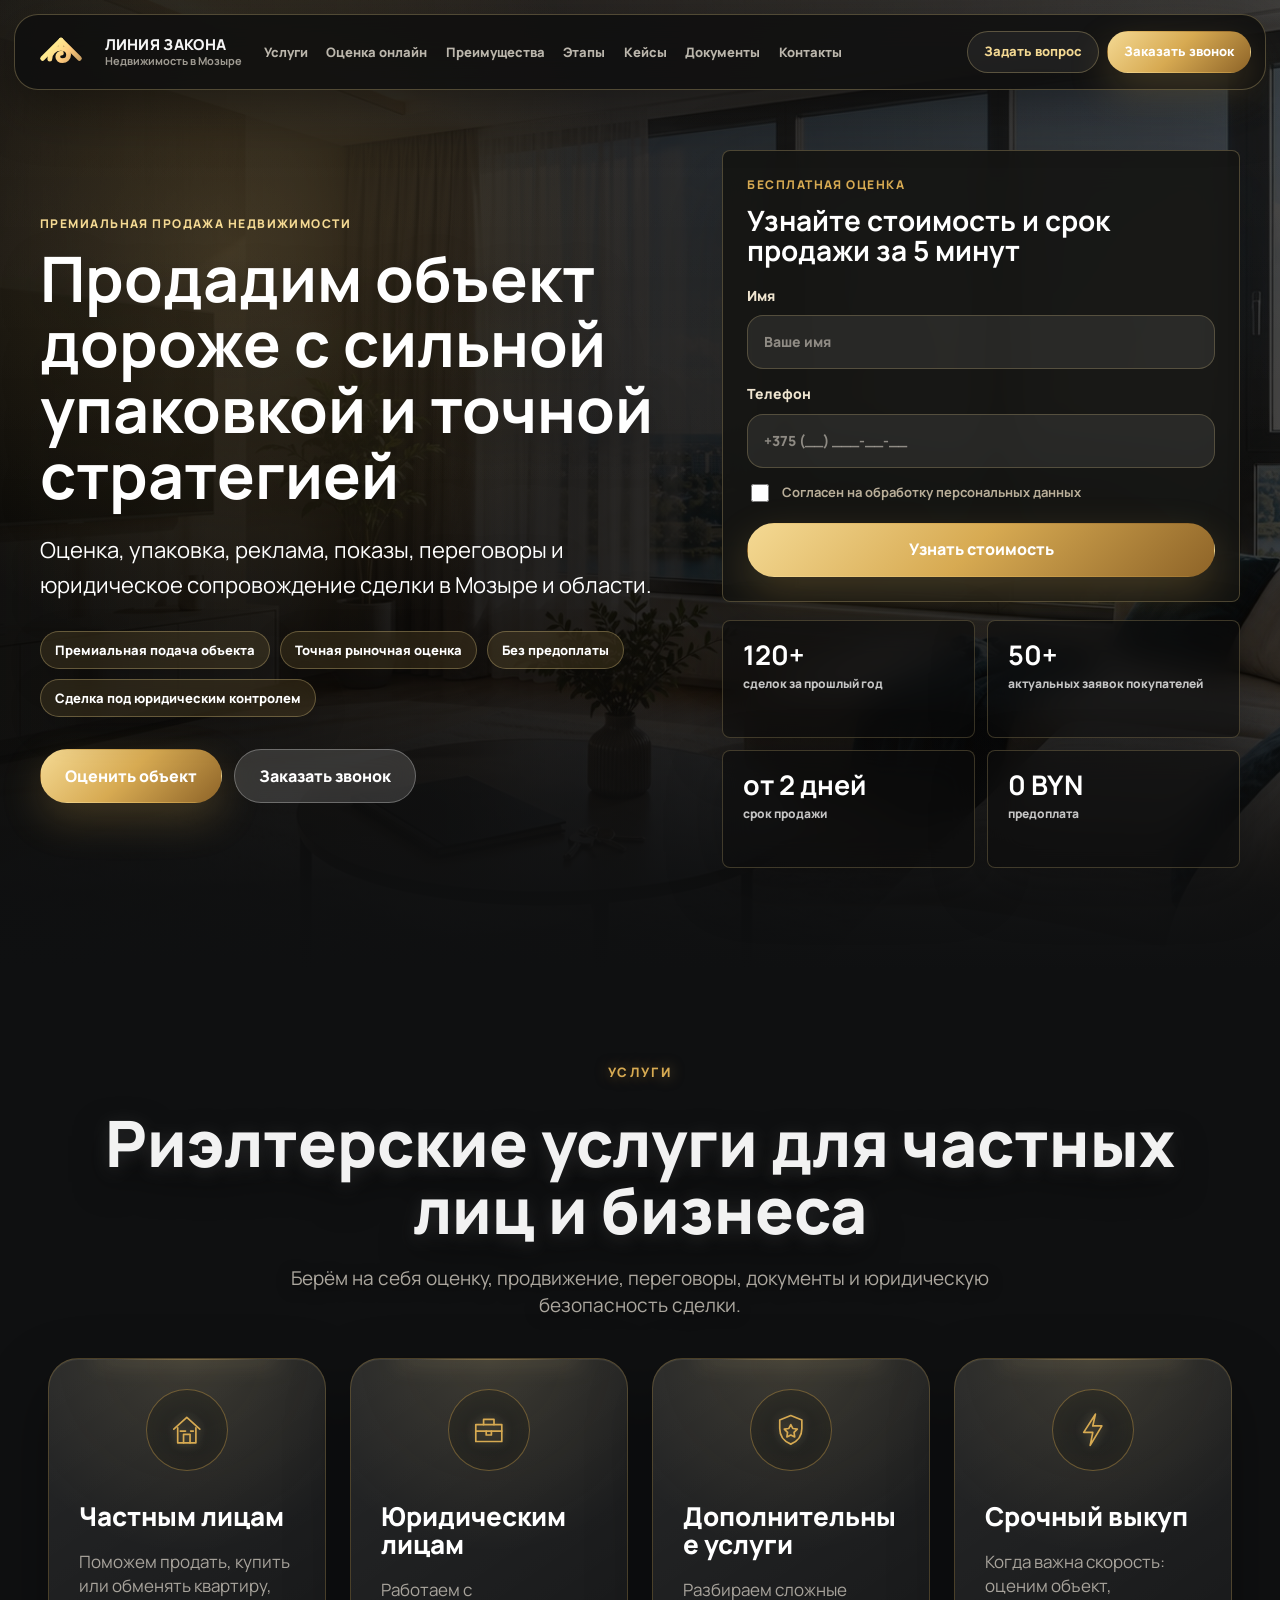
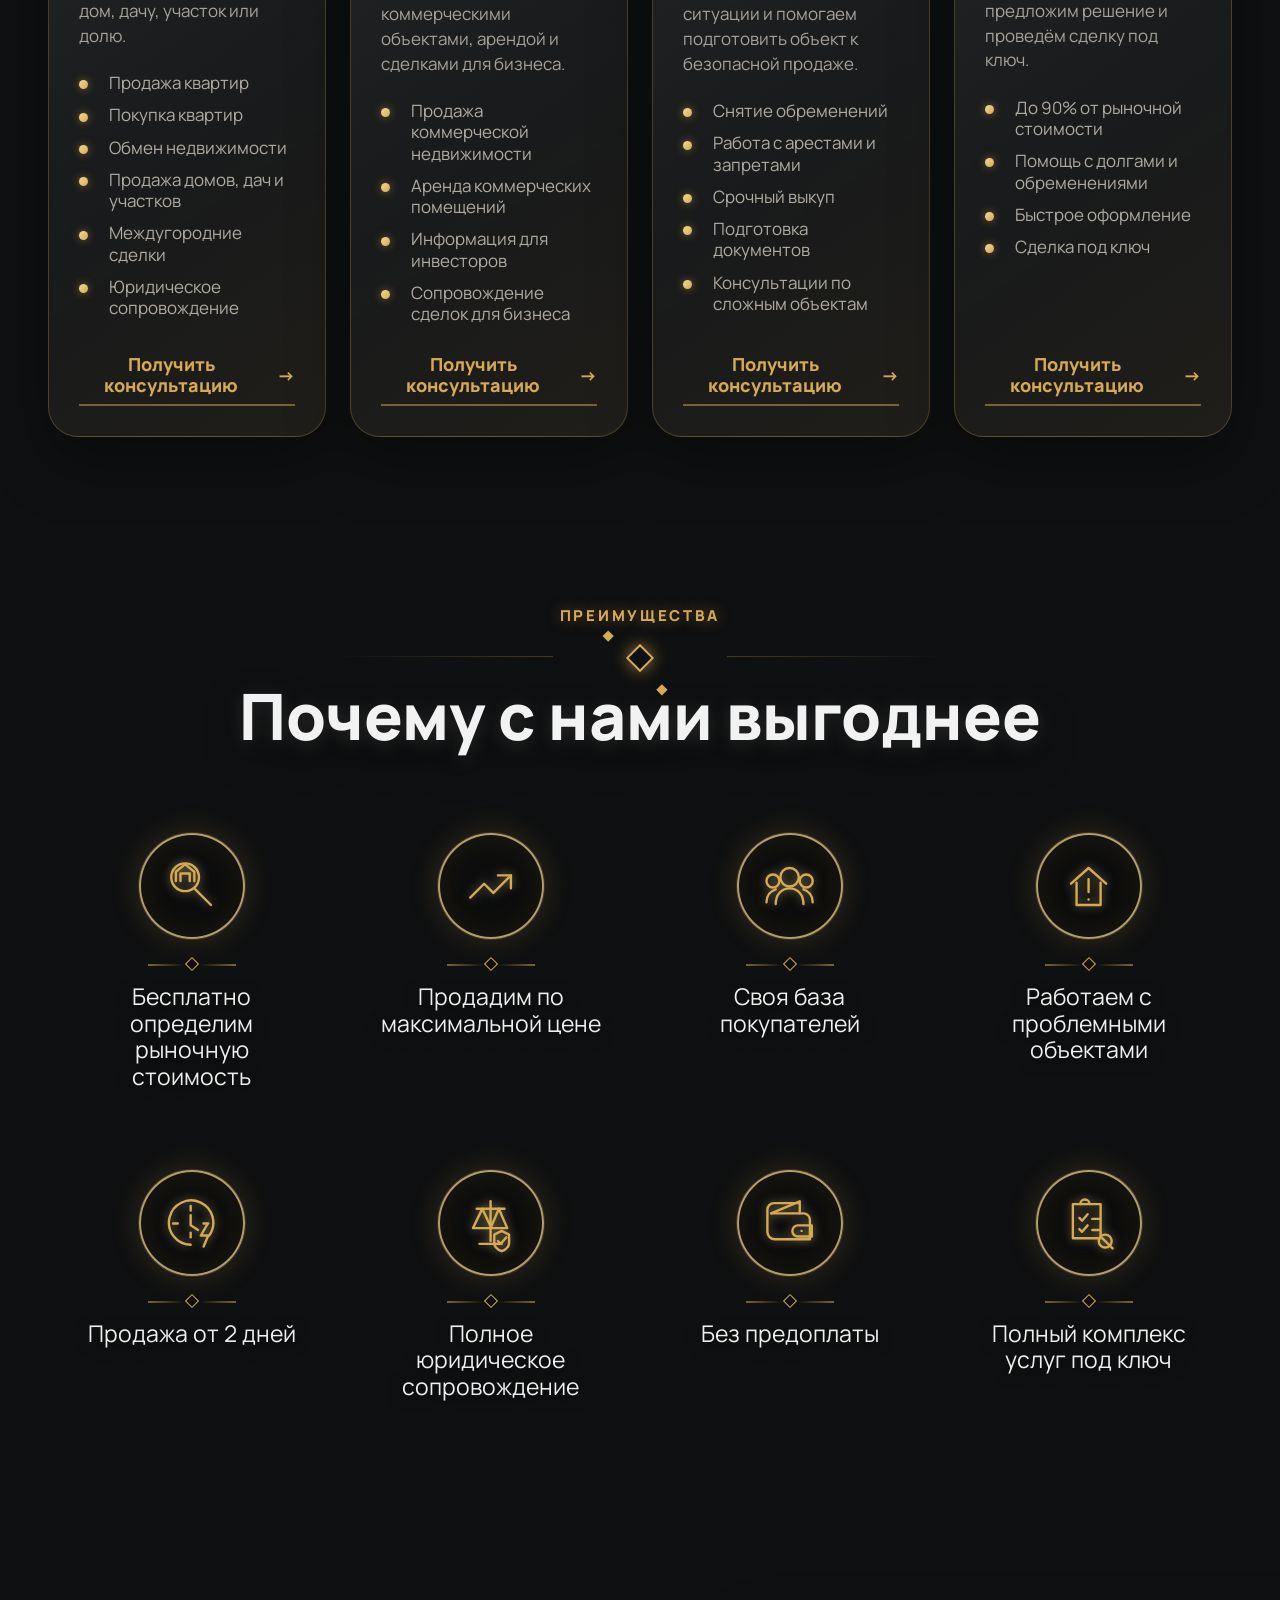
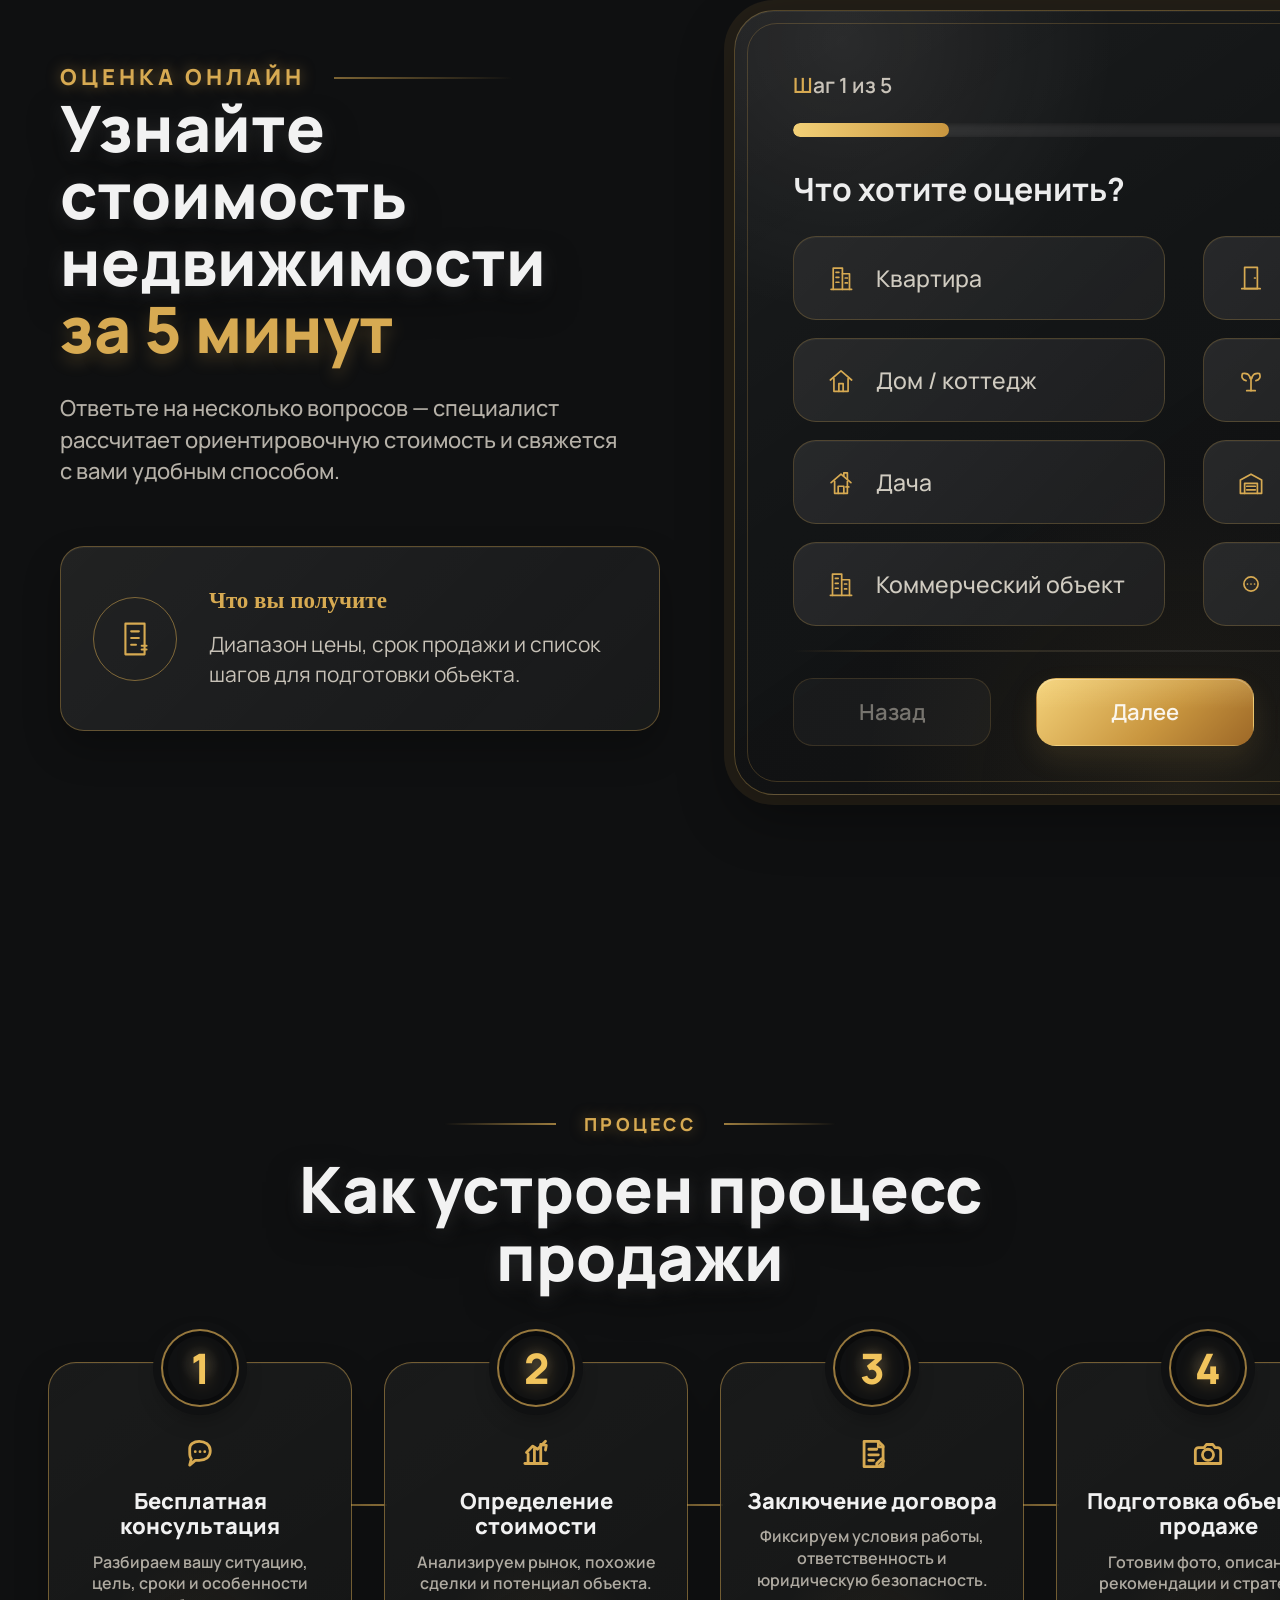
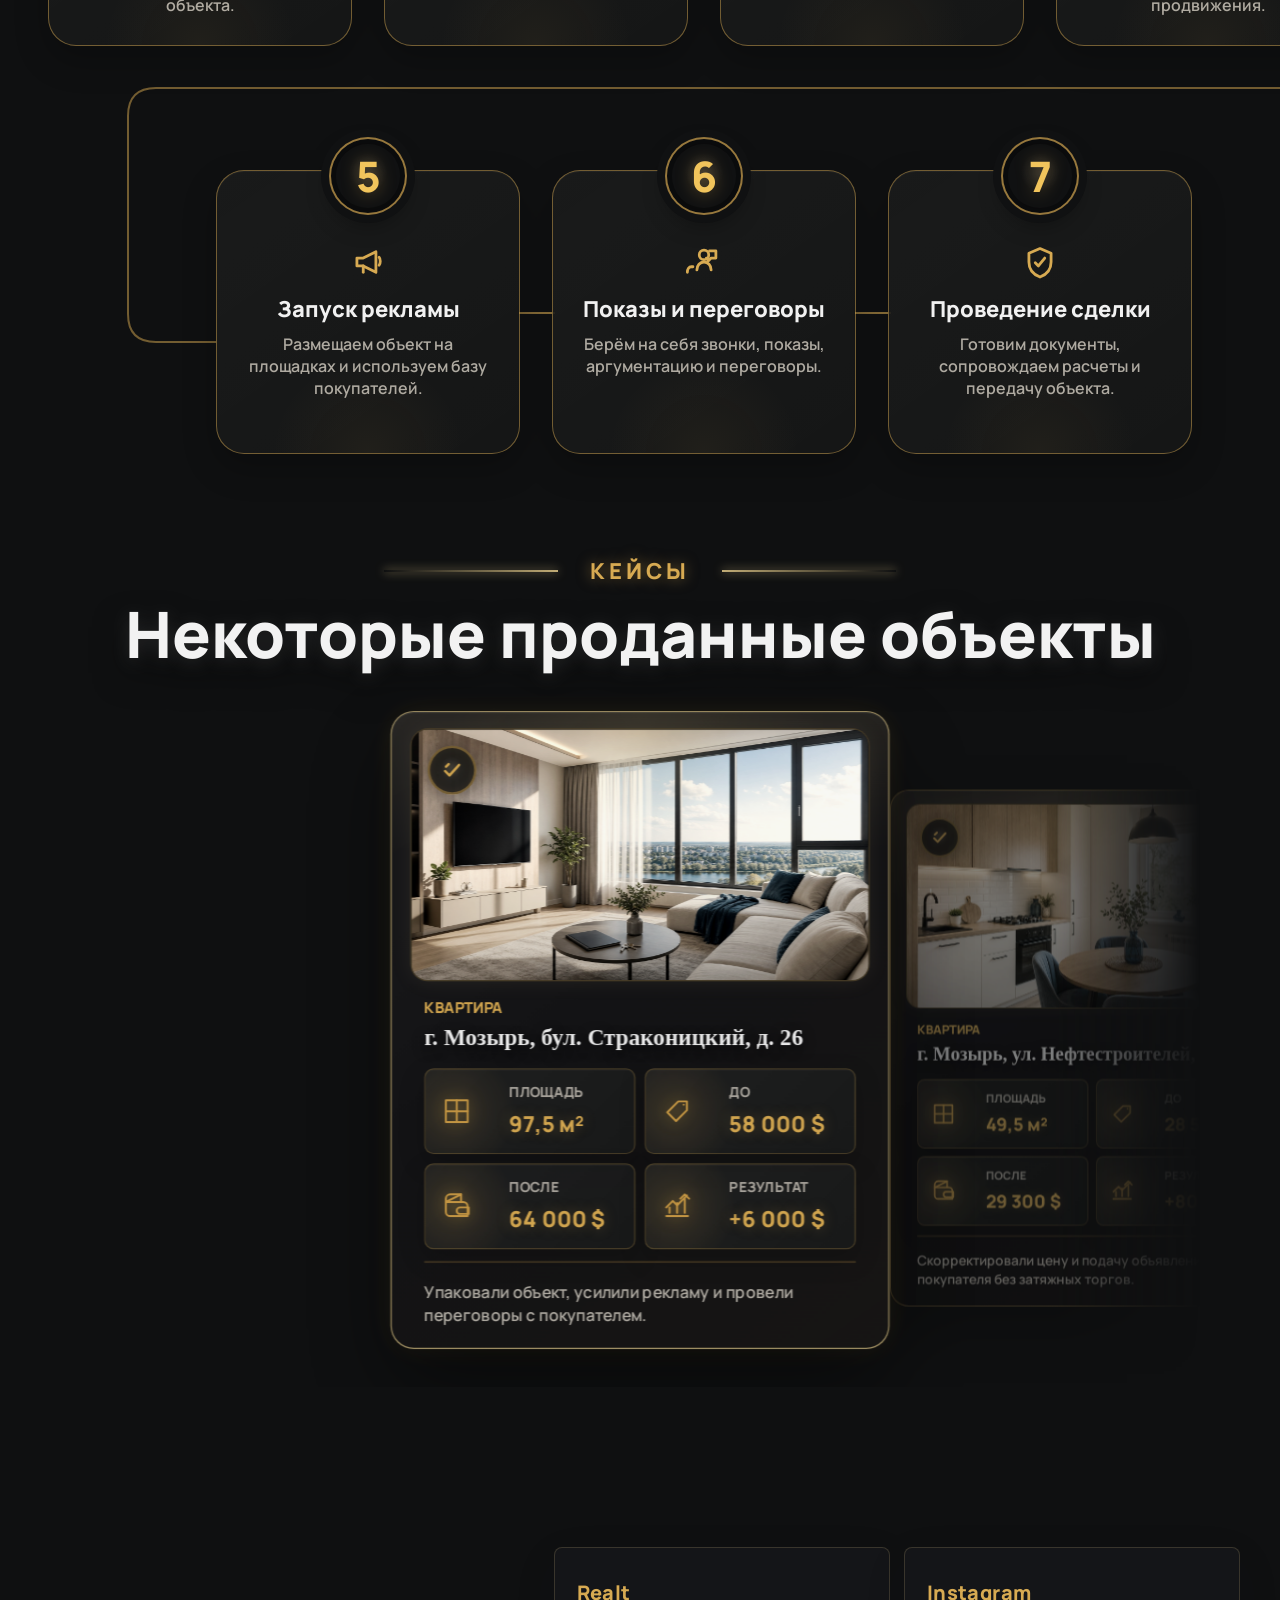
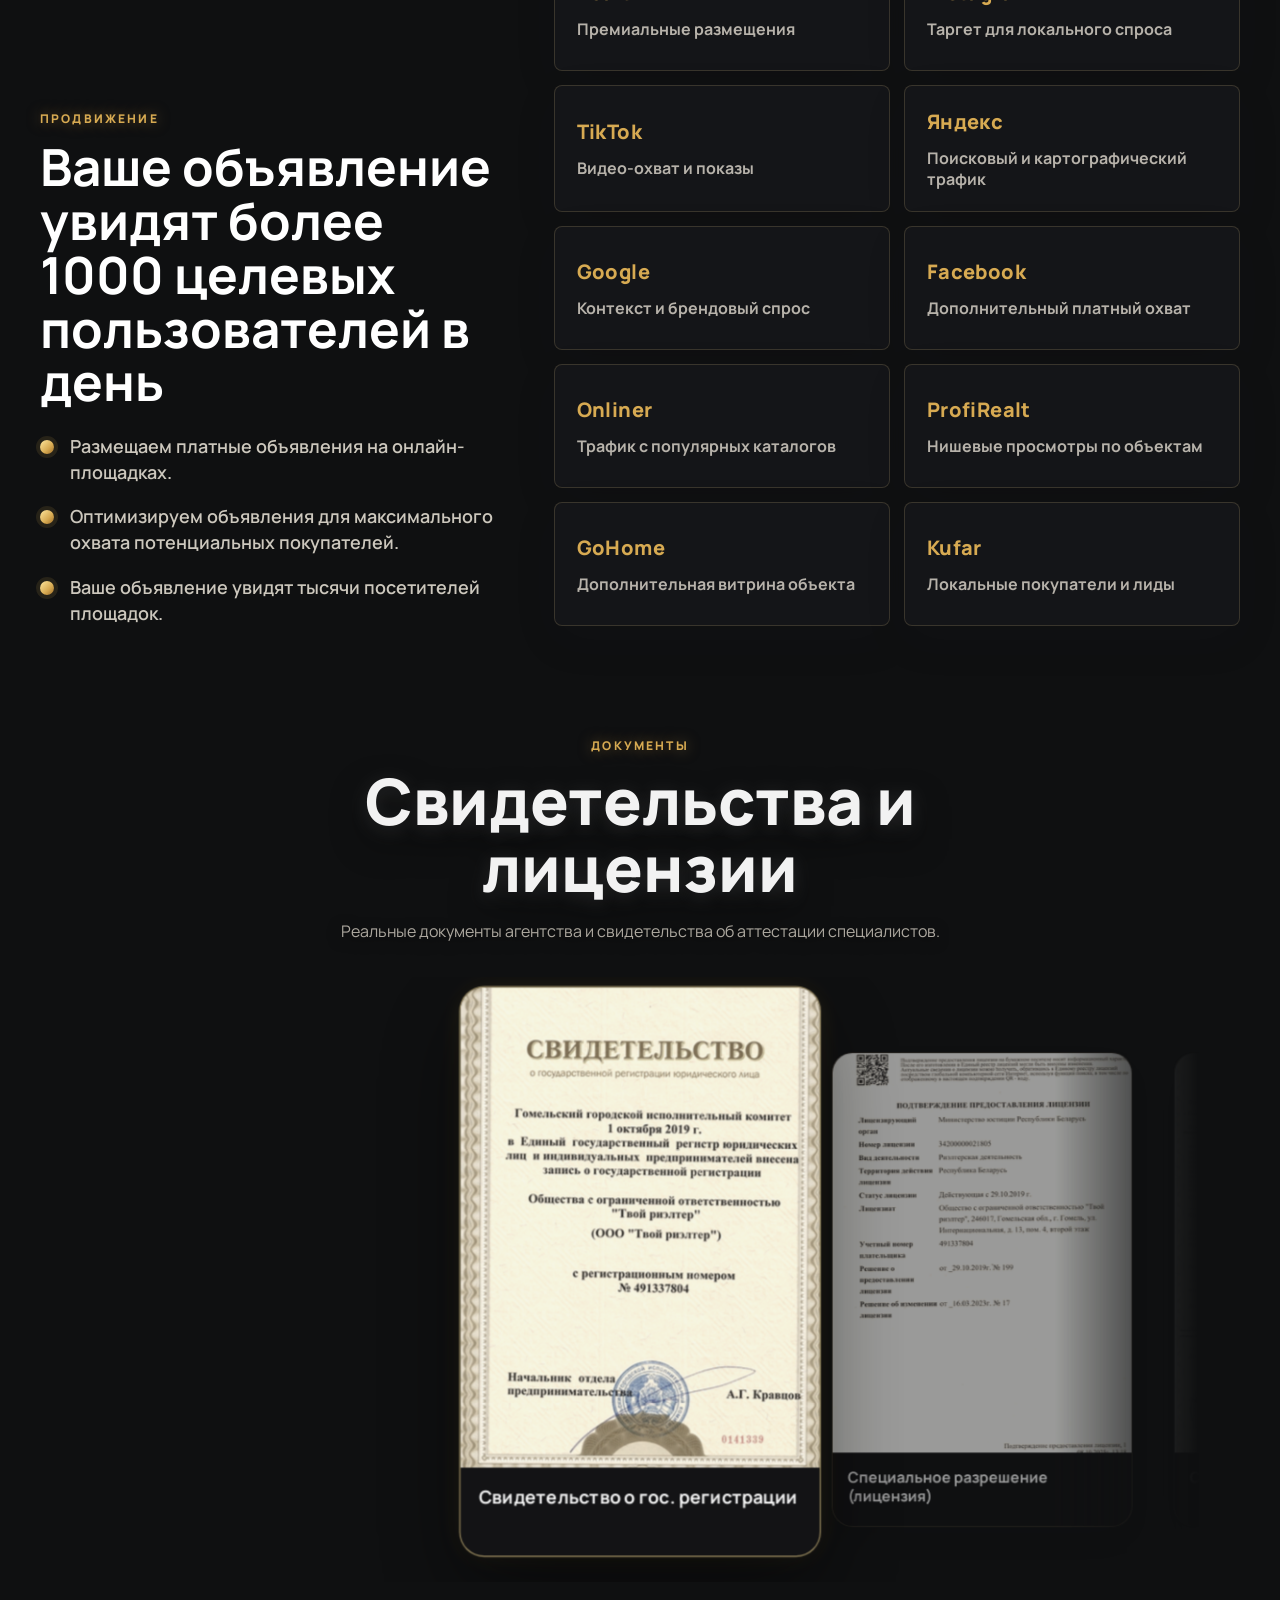
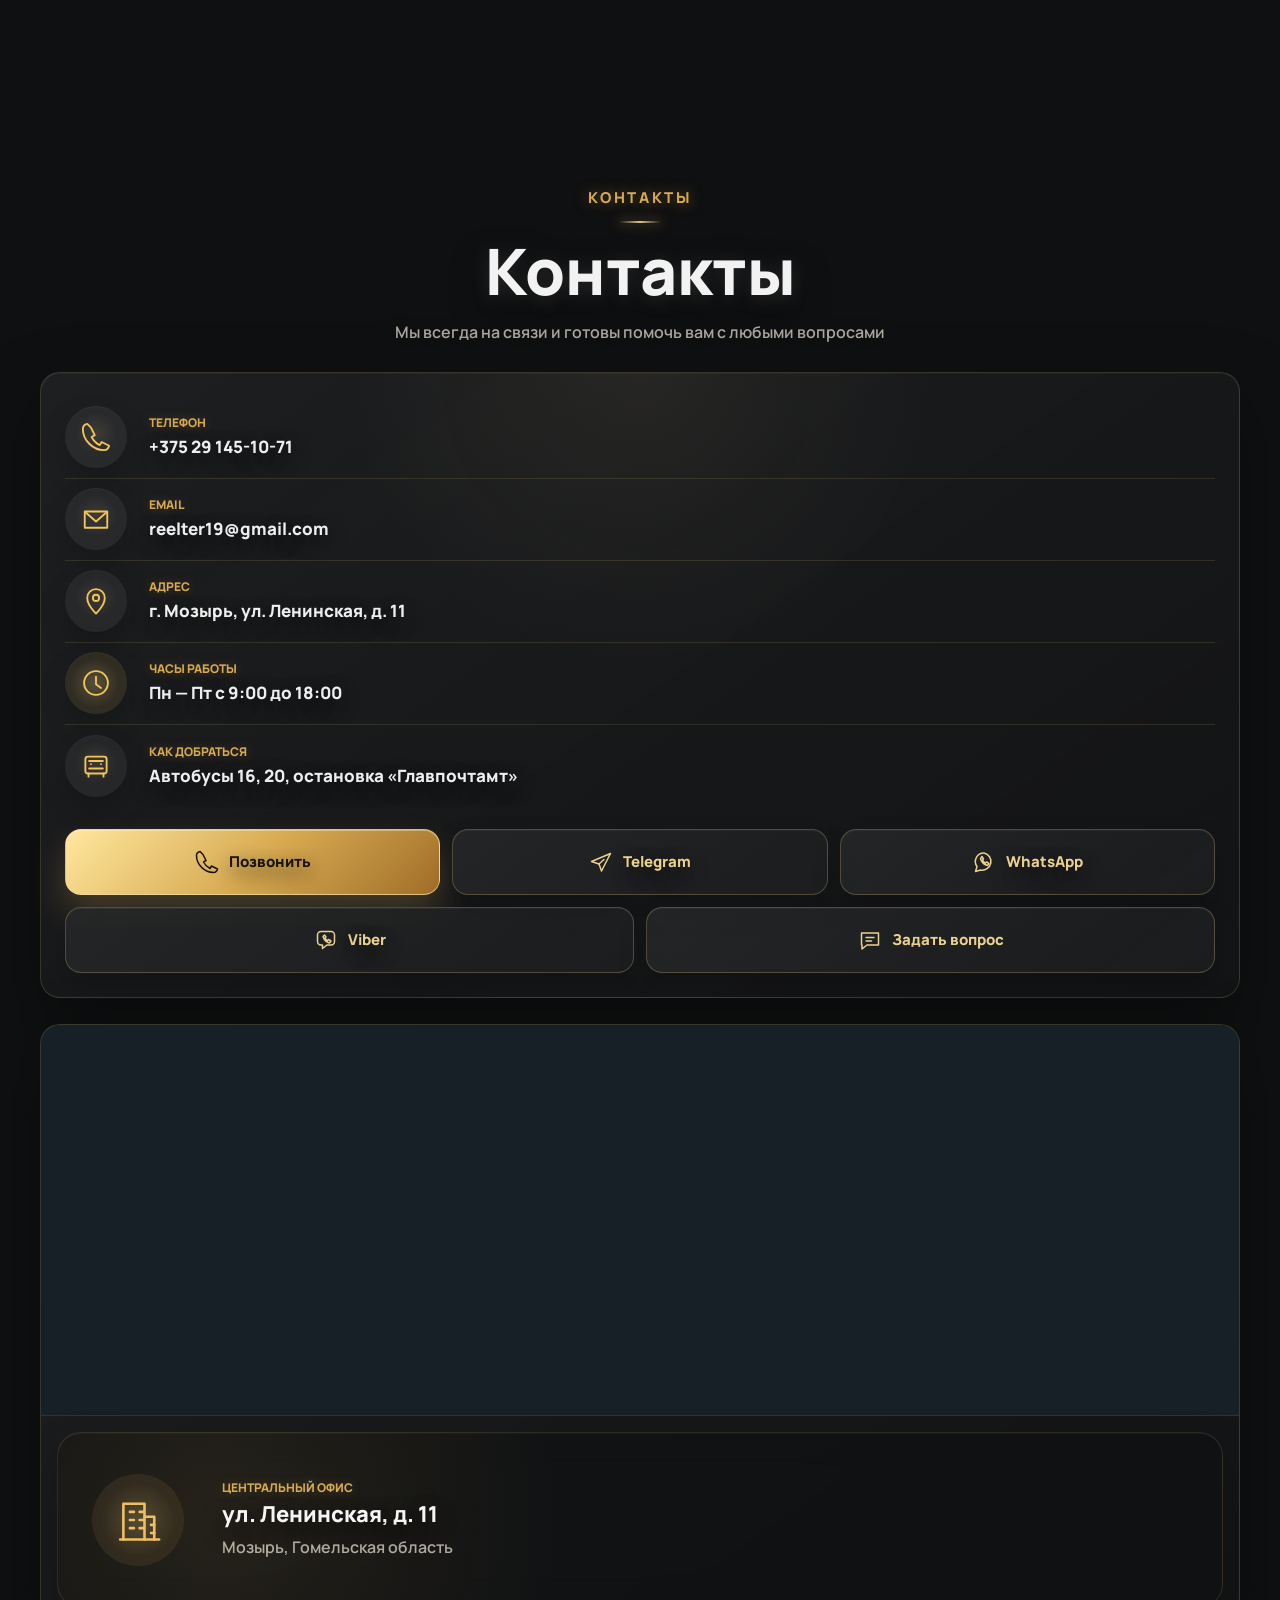
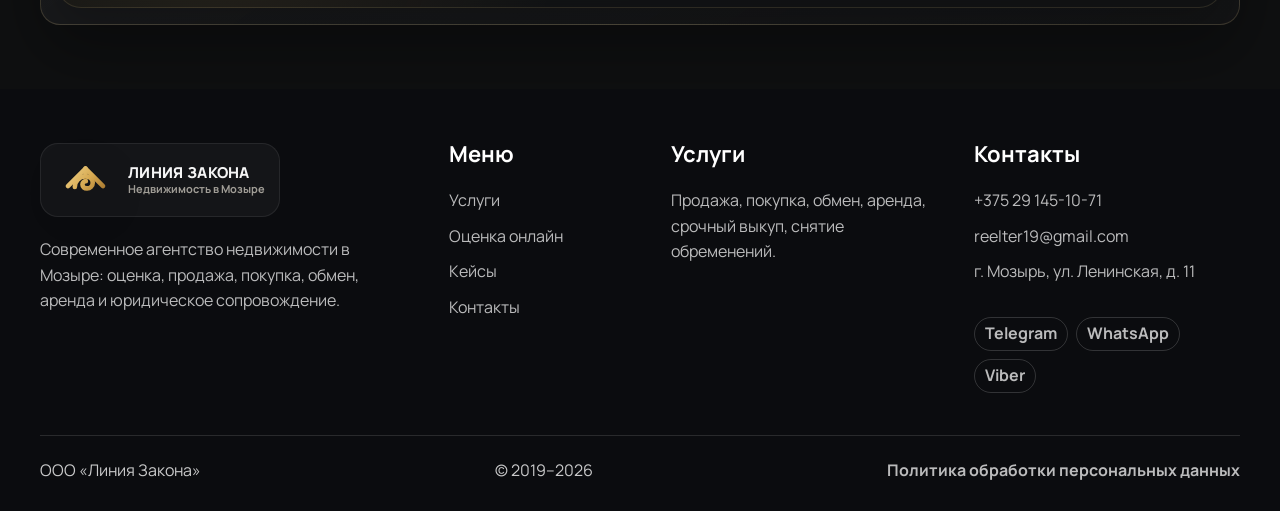
==== commit 4634c484: "Update Line of Law branding and hero layout" ====
--- a/index.html
+++ b/index.html
@@ -3,10 +3,10 @@
   <head>
     <meta charset="UTF-8" />
     <meta name="viewport" content="width=device-width, initial-scale=1.0" />
-    <title>Твой риэлтер — продажа недвижимости в Мозыре и области</title>
+    <title>Недвижимость «Линия Закона» — продажа недвижимости в Мозыре и области</title>
     <meta
       name="description"
-      content="Агентство недвижимости «Твой риэлтер»: продадим, купим, обменяем или оценим недвижимость в Мозыре, Калинковичах и Гомельской области. Бесплатная оценка и юридическое сопровождение."
+      content="Агентство недвижимости «Линия Закона»: продадим, купим, обменяем или оценим недвижимость в Мозыре, Калинковичах и Гомельской области. Бесплатная оценка и юридическое сопровождение."
     />
     <link rel="preconnect" href="https://fonts.googleapis.com" />
     <link rel="preconnect" href="https://fonts.gstatic.com" crossorigin />
@@ -15,7 +15,7 @@
       rel="stylesheet"
     />
     <link rel="preload" as="image" href="assets/photos/hero-apartment.jpg" />
-    <link rel="stylesheet" href="styles.css" />
+    <link rel="stylesheet" href="styles.css?v=20260617-3" />
   </head>
   <body>
     <header class="site-header" data-header>
@@ -25,11 +25,11 @@
         <span></span>
       </button>
 
-      <a class="brand" href="#top" aria-label="Твой риэлтер">
-        <img class="brand-logo" src="assets/logo-minimal.svg" alt="Логотип агентства Твой риэлтер" />
+      <a class="brand" href="#top" aria-label="Недвижимость Линия Закона">
+        <img class="brand-logo" src="assets/logo-minimal.svg" alt="Логотип агентства Линия Закона" />
         <span class="brand-copy">
-          <strong>Твой риэлтер</strong>
-          <small>Агентство недвижимости в Мозыре</small>
+          <strong>Линия Закона</strong>
+          <small>Недвижимость в Мозыре</small>
         </span>
       </a>
 
@@ -44,7 +44,6 @@
       </nav>
 
       <div class="header-actions">
-        <a class="phone-link" href="tel:+375291451071">+375 29 145-10-71</a>
         <button class="btn btn-ghost btn-small" type="button" data-open-modal data-modal-title="Задать вопрос">Задать вопрос</button>
         <button class="btn btn-primary btn-small" type="button" data-open-modal data-modal-title="Заказать звонок">Заказать звонок</button>
       </div>
@@ -54,16 +53,6 @@
       <section class="hero section">
         <div class="container hero-grid">
           <div class="hero-copy reveal">
-            <div class="hero-topline">
-              <div class="hero-brand-lockup" aria-label="Бренд агентства">
-                <img class="hero-brand-logo" src="assets/logo-minimal.svg" alt="Логотип агентства Твой риэлтер" />
-                <div class="hero-brand-copy">
-                  <strong>Твой риэлтер</strong>
-                  <span>Агентство недвижимости в Мозыре</span>
-                </div>
-              </div>
-              <a class="hero-phone" href="tel:+375291451071">+375 29 145-10-71</a>
-            </div>
             <p class="eyebrow">Премиальная продажа недвижимости</p>
             <h1>Продадим объект дороже с сильной упаковкой и точной стратегией</h1>
             <p class="hero-lead">
@@ -871,7 +860,7 @@
             </div>
             <div class="docs-grid">
               <article>
-                <img src="assets/docs/registration.png" alt="Свидетельство о государственной регистрации ООО Твой риэлтер" loading="lazy" />
+                <img src="assets/docs/registration.png" alt="Свидетельство о государственной регистрации агентства недвижимости" loading="lazy" />
                 <h3>Свидетельство о гос. регистрации</h3>
               </article>
               <article>
@@ -879,7 +868,7 @@
                 <h3>Специальное разрешение (лицензия)</h3>
               </article>
               <article>
-                <img src="assets/docs/insurance.png" alt="Страховой полис ООО Твой риэлтер" loading="lazy" />
+                <img src="assets/docs/insurance.png" alt="Страховой полис агентства недвижимости" loading="lazy" />
                 <h3>Страховой полис</h3>
               </article>
               <article>
@@ -998,7 +987,7 @@
               <div class="map-visual">
                 <iframe
                   class="map-frame"
-                  src="https://yandex.ru/map-widget/v1/?mode=search&amp;text=%D0%A2%D0%B2%D0%BE%D0%B9%20%D1%80%D0%B8%D1%8D%D0%BB%D1%82%D0%B5%D1%80%2C%20%D0%B3.%20%D0%9C%D0%BE%D0%B7%D1%8B%D1%80%D1%8C%2C%20%D1%83%D0%BB.%20%D0%9B%D0%B5%D0%BD%D0%B8%D0%BD%D1%81%D0%BA%D0%B0%D1%8F%2C%2011&amp;z=18"
+                  src="https://yandex.ru/map-widget/v1/?mode=search&amp;text=%D0%9B%D0%B8%D0%BD%D0%B8%D1%8F%20%D0%97%D0%B0%D0%BA%D0%BE%D0%BD%D0%B0%2C%20%D0%B3.%20%D0%9C%D0%BE%D0%B7%D1%8B%D1%80%D1%8C%2C%20%D1%83%D0%BB.%20%D0%9B%D0%B5%D0%BD%D0%B8%D0%BD%D1%81%D0%BA%D0%B0%D1%8F%2C%2011&amp;z=18"
                   title="Карта: г. Мозырь, ул. Ленинская, д. 11"
                   loading="lazy"
                   referrerpolicy="no-referrer-when-downgrade"
@@ -1018,11 +1007,11 @@
     <footer class="footer">
       <div class="container footer-grid">
         <div>
-          <a class="brand footer-brand" href="#top" aria-label="Твой риэлтер">
-            <img class="brand-logo" src="assets/logo-minimal.svg" alt="Логотип агентства Твой риэлтер" />
+          <a class="brand footer-brand" href="#top" aria-label="Недвижимость Линия Закона">
+            <img class="brand-logo" src="assets/logo-minimal.svg" alt="Логотип агентства Линия Закона" />
             <span class="brand-copy">
-              <strong>Твой риэлтер</strong>
-              <small>Агентство недвижимости в Мозыре</small>
+              <strong>Линия Закона</strong>
+              <small>Недвижимость в Мозыре</small>
             </span>
           </a>
           <p>Современное агентство недвижимости в Мозыре: оценка, продажа, покупка, обмен, аренда и юридическое сопровождение.</p>
@@ -1051,7 +1040,7 @@
         </div>
       </div>
       <div class="container footer-bottom">
-        <span>ООО «Твой риэлтер»</span>
+        <span>ООО «Линия Закона»</span>
         <span>© 2019–2026</span>
         <button type="button" data-open-modal data-modal-title="Политика обработки персональных данных">Политика обработки персональных данных</button>
       </div>
@@ -1090,6 +1079,6 @@
       </div>
     </div>
 
-    <script src="script.js"></script>
+    <script src="script.js?v=20260617-3"></script>
   </body>
 </html>
--- a/styles.css
+++ b/styles.css
@@ -6204,3 +6204,327 @@
     font-size: 14px;
   }
 }
+
+/* Final responsive polish */
+.hero .reveal {
+  opacity: 1;
+  transform: none;
+  transition: none;
+}
+
+.brand,
+.hero-brand-lockup,
+.footer-brand {
+  min-width: 0;
+}
+
+.brand-copy,
+.hero-brand-copy {
+  min-width: 0;
+}
+
+.brand-copy strong,
+.hero-brand-copy strong {
+  overflow-wrap: anywhere;
+}
+
+.footer-brand {
+  align-items: center;
+}
+
+.footer .brand-logo {
+  width: auto;
+  height: 52px;
+  max-height: 52px;
+}
+
+.footer .brand-copy small {
+  display: block;
+}
+
+@media (max-width: 1180px) {
+  .site-header {
+    gap: 14px;
+    padding-inline: 16px;
+  }
+
+  .brand {
+    gap: 10px;
+  }
+
+  .brand-logo {
+    height: 50px;
+    max-height: 50px;
+  }
+
+  .brand-copy strong {
+    font-size: 13px;
+  }
+
+  .header-actions {
+    gap: 10px;
+  }
+}
+
+@media (max-width: 960px) {
+  .hero {
+    padding-top: 136px;
+  }
+
+  .hero-grid {
+    gap: 28px;
+    align-items: start;
+  }
+
+  .hero-copy,
+  .hero-panel {
+    max-width: none;
+  }
+
+  .hero-topline {
+    width: 100%;
+    align-items: stretch;
+  }
+
+  .hero-brand-lockup {
+    width: 100%;
+  }
+
+  .hero-phone {
+    width: fit-content;
+    max-width: 100%;
+  }
+
+  .quiz-layout,
+  .contacts-grid,
+  .media-block {
+    gap: 24px;
+  }
+
+  .footer-grid {
+    gap: 24px;
+  }
+}
+
+@media (max-width: 760px) {
+  body {
+    padding-bottom: 98px;
+  }
+
+  .site-header {
+    align-items: center;
+    padding: 8px;
+    gap: 8px 10px;
+  }
+
+  .brand {
+    gap: 8px;
+  }
+
+  .brand-logo {
+    height: 42px;
+    max-height: 42px;
+  }
+
+  .brand-copy strong {
+    font-size: 12px;
+    letter-spacing: 0.03em;
+  }
+
+  .site-header.menu-open {
+    align-items: stretch;
+  }
+
+  .header-actions {
+    min-width: 0;
+  }
+
+  .nav {
+    grid-column: 1 / -1;
+    justify-content: stretch;
+    justify-self: stretch;
+  }
+
+  .site-header.menu-open .nav {
+    display: grid;
+    justify-items: stretch;
+    width: 100%;
+  }
+
+  .nav a {
+    width: 100%;
+    padding-inline: 0;
+  }
+
+  .phone-link {
+    max-width: none;
+    min-height: 40px;
+    padding: 0 10px;
+    font-size: 11px;
+  }
+
+  .hero {
+    padding-top: 124px;
+    padding-bottom: 48px;
+  }
+
+  .hero-grid {
+    gap: 20px;
+  }
+
+  .hero-copy,
+  .hero-panel {
+    max-width: none;
+  }
+
+  .hero-topline {
+    margin-bottom: 18px;
+  }
+
+  .hero-brand-lockup {
+    gap: 10px;
+    padding: 10px 12px;
+  }
+
+  .hero-brand-logo {
+    width: 46px;
+    height: 40px;
+  }
+
+  .hero-brand-copy strong {
+    font-size: 12px;
+    letter-spacing: 0.04em;
+  }
+
+  .hero-brand-copy span {
+    font-size: 10px;
+  }
+
+  .hero-lead {
+    font-size: 15px;
+  }
+
+  .badge-row {
+    gap: 10px;
+  }
+
+  .badge-row span {
+    justify-content: flex-start;
+    text-align: left;
+  }
+
+  .hero-cta-row {
+    display: grid;
+    gap: 10px;
+  }
+
+  .lead-card {
+    padding: 18px;
+  }
+
+  .stats-grid {
+    gap: 10px;
+  }
+
+  .service-grid,
+  .benefit-grid,
+  .feature-list,
+  .media-grid-platforms {
+    grid-template-columns: 1fr;
+  }
+
+  .media-block {
+    gap: 20px;
+  }
+
+  .contact-actions {
+    grid-template-columns: repeat(2, minmax(0, 1fr));
+  }
+
+  .contact-actions .btn:last-child {
+    grid-column: 1 / -1;
+  }
+
+  .footer-brand {
+    width: 100%;
+  }
+
+  .footer .brand-logo {
+    height: 46px;
+    max-height: 46px;
+  }
+
+  .footer-grid {
+    grid-template-columns: 1fr;
+    gap: 20px;
+  }
+
+  .footer-bottom {
+    gap: 8px;
+  }
+
+  .mobile-actions {
+    left: 12px;
+    right: 12px;
+    width: auto;
+    max-width: none;
+    grid-template-columns: repeat(2, minmax(0, 1fr));
+  }
+
+  .mobile-actions a {
+    min-height: 52px;
+    font-size: 13px;
+  }
+}
+
+@media (max-width: 480px) {
+  .site-header {
+    grid-template-columns: 44px minmax(0, 1fr);
+  }
+
+  .header-actions {
+    grid-column: 2;
+    justify-content: flex-end;
+  }
+
+  .phone-link {
+    max-width: 124px;
+  }
+
+  .hero-phone {
+    width: 100%;
+  }
+
+  .contact-actions {
+    grid-template-columns: 1fr;
+  }
+
+  .contact-actions .btn:last-child {
+    grid-column: auto;
+  }
+
+  .map-office {
+    left: 16px;
+    right: 16px;
+    bottom: 16px;
+    padding: 16px;
+  }
+
+  .map-office strong {
+    font-size: 20px;
+  }
+}
+
+@media (max-width: 380px) {
+  .brand-copy strong {
+    font-size: 11px;
+  }
+
+  .phone-link {
+    font-size: 10px;
+  }
+
+  .hero-brand-copy strong {
+    font-size: 11px;
+  }
+}
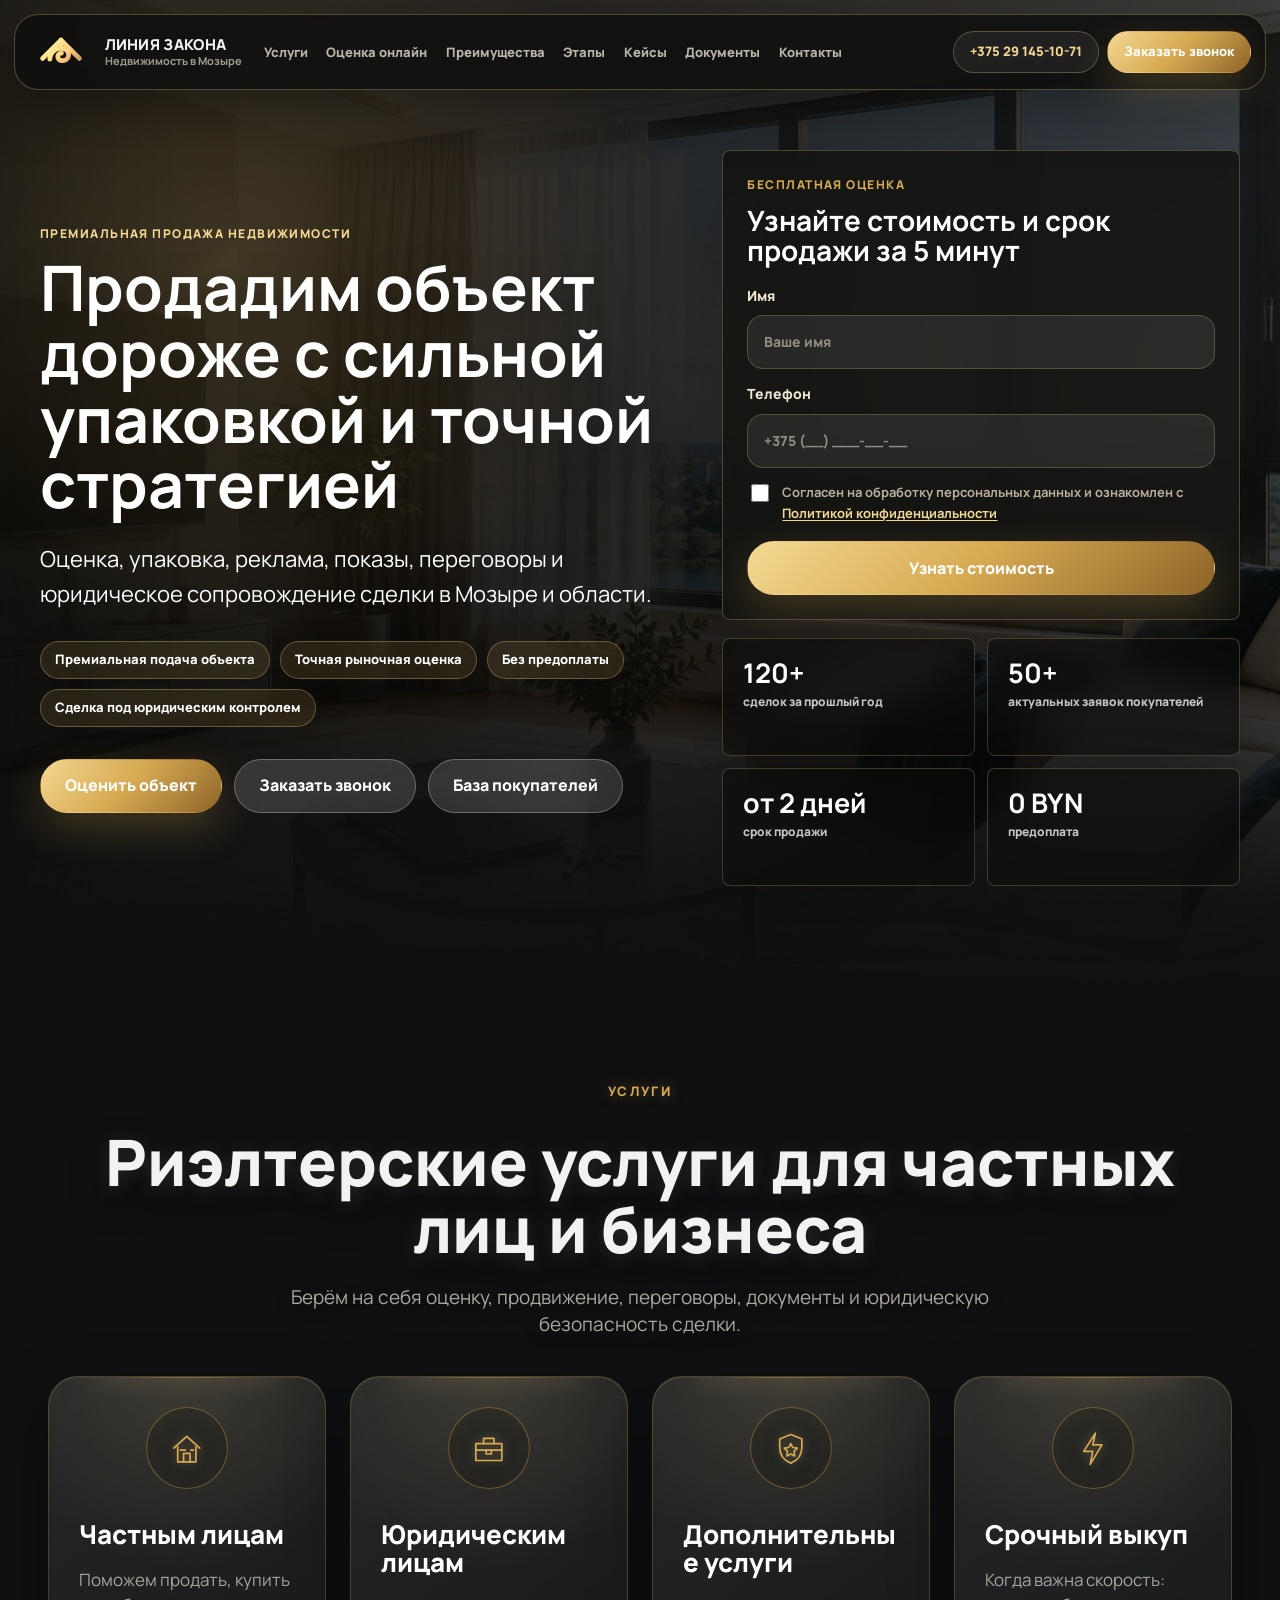
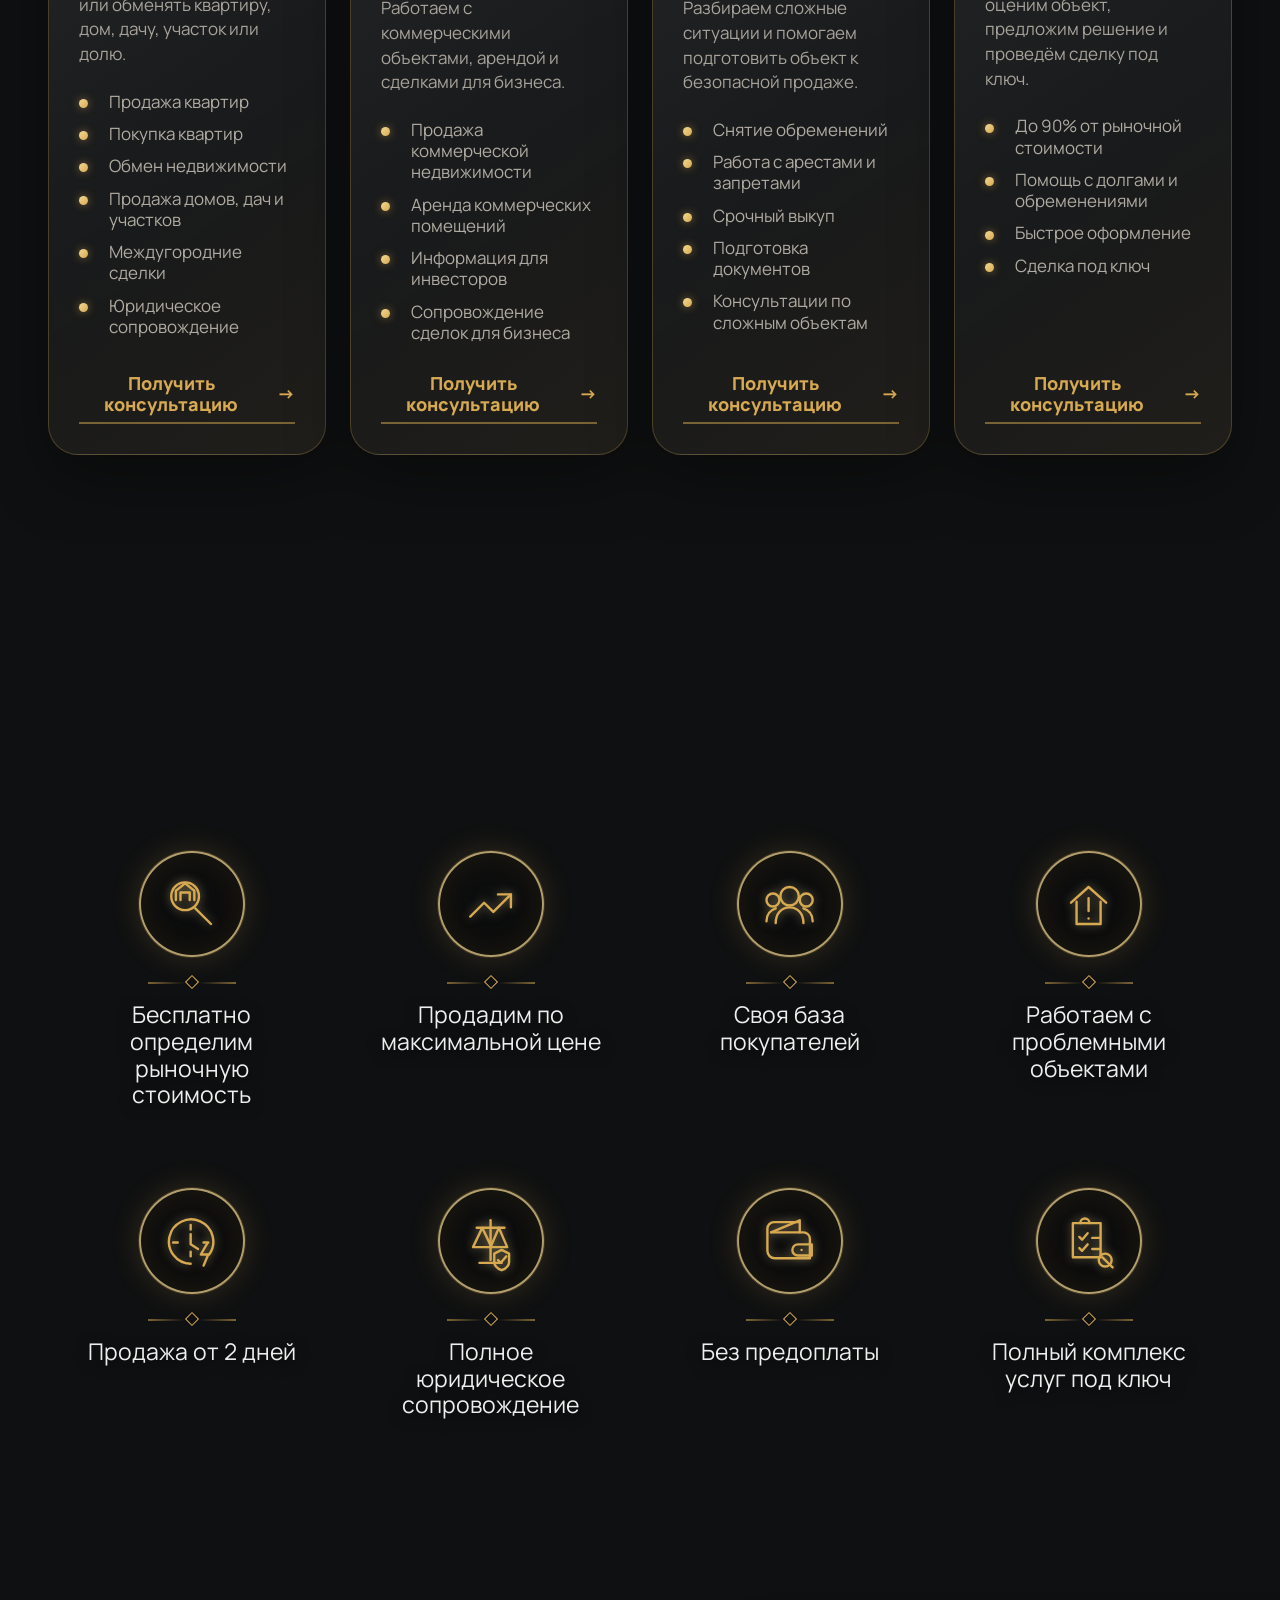
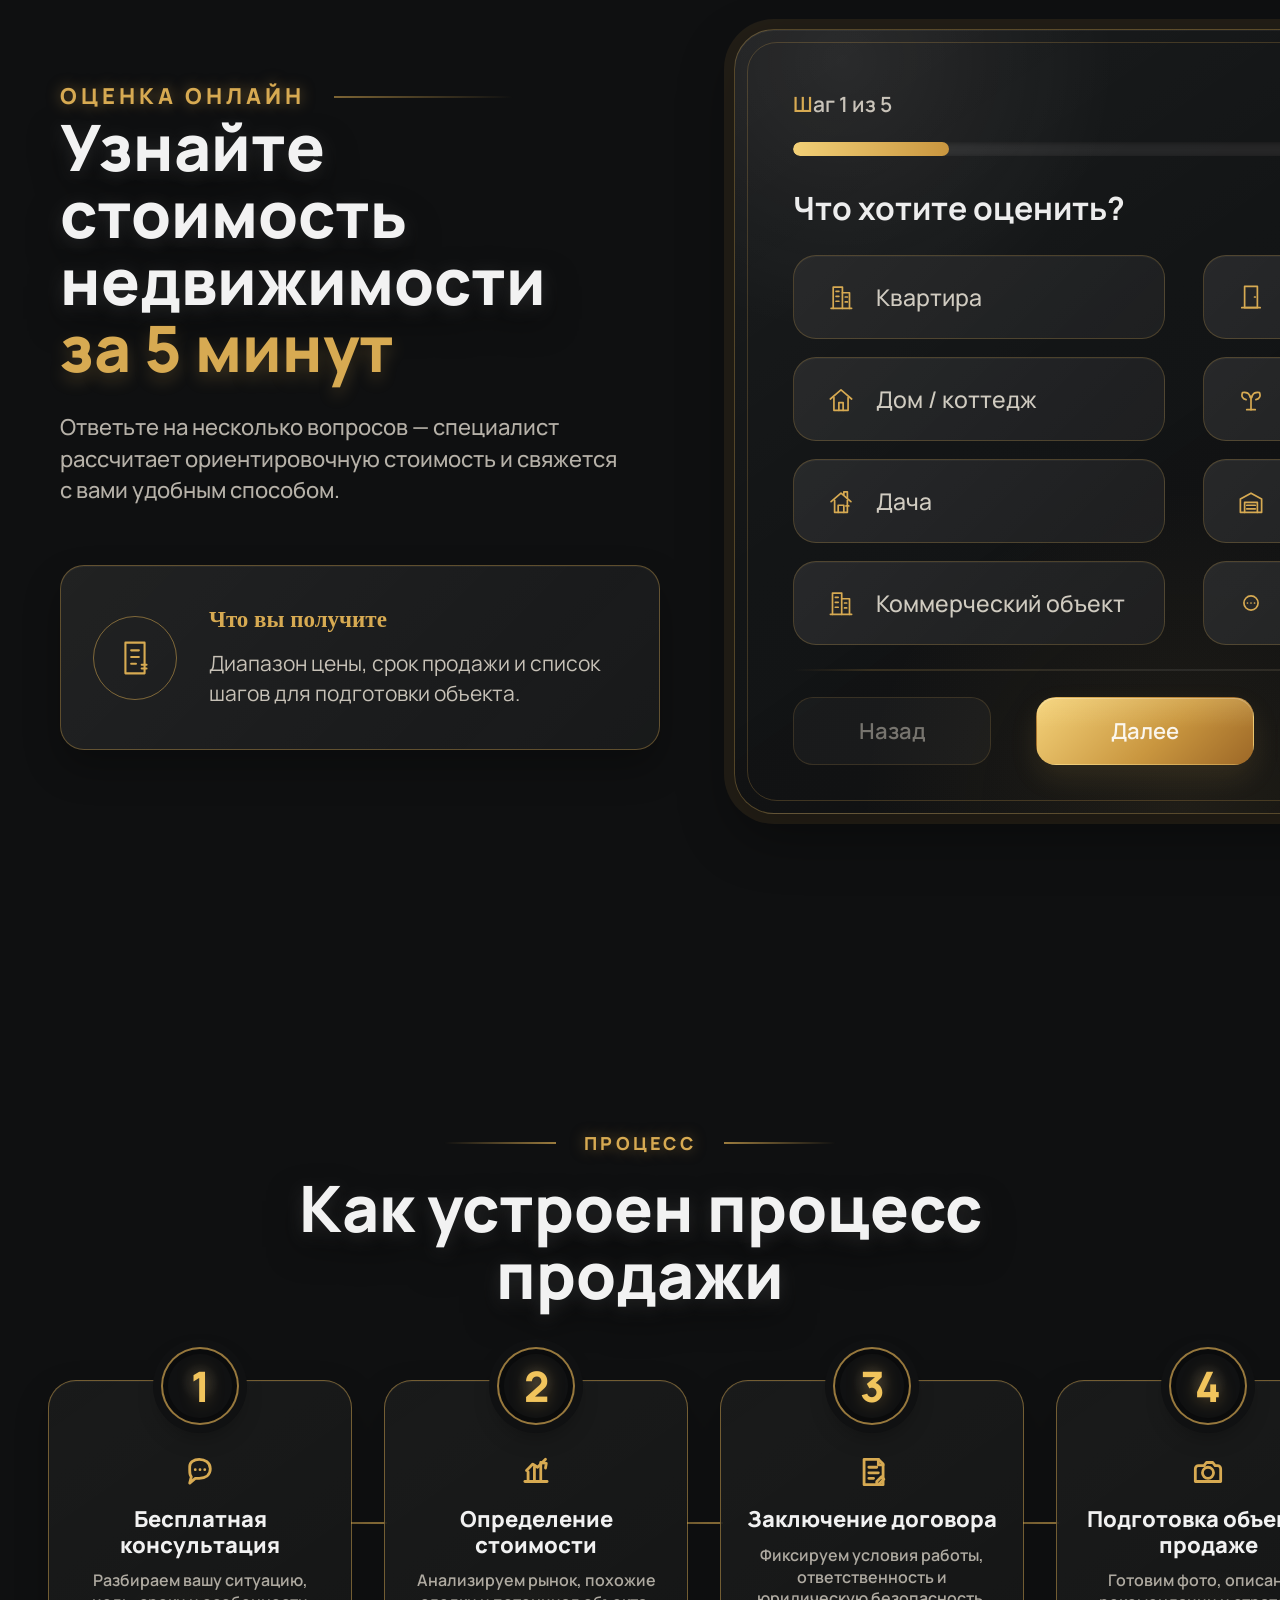
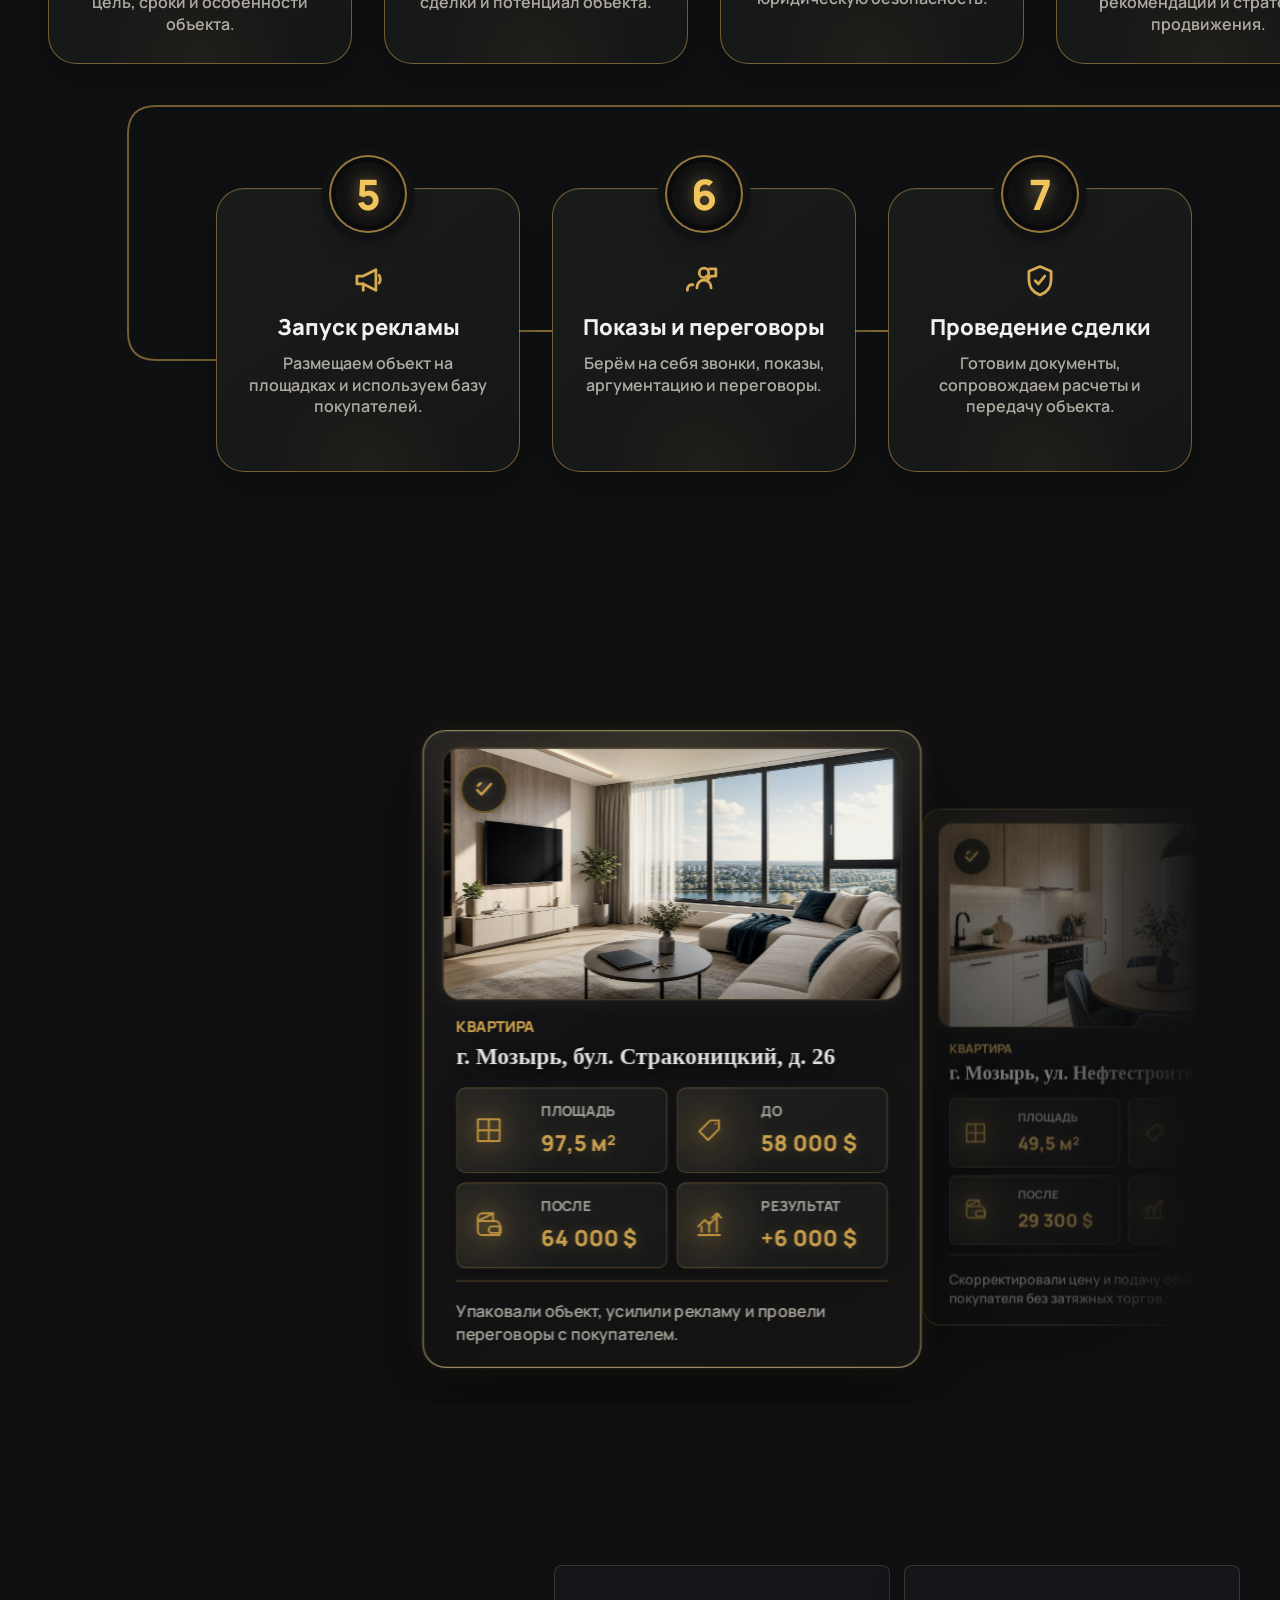
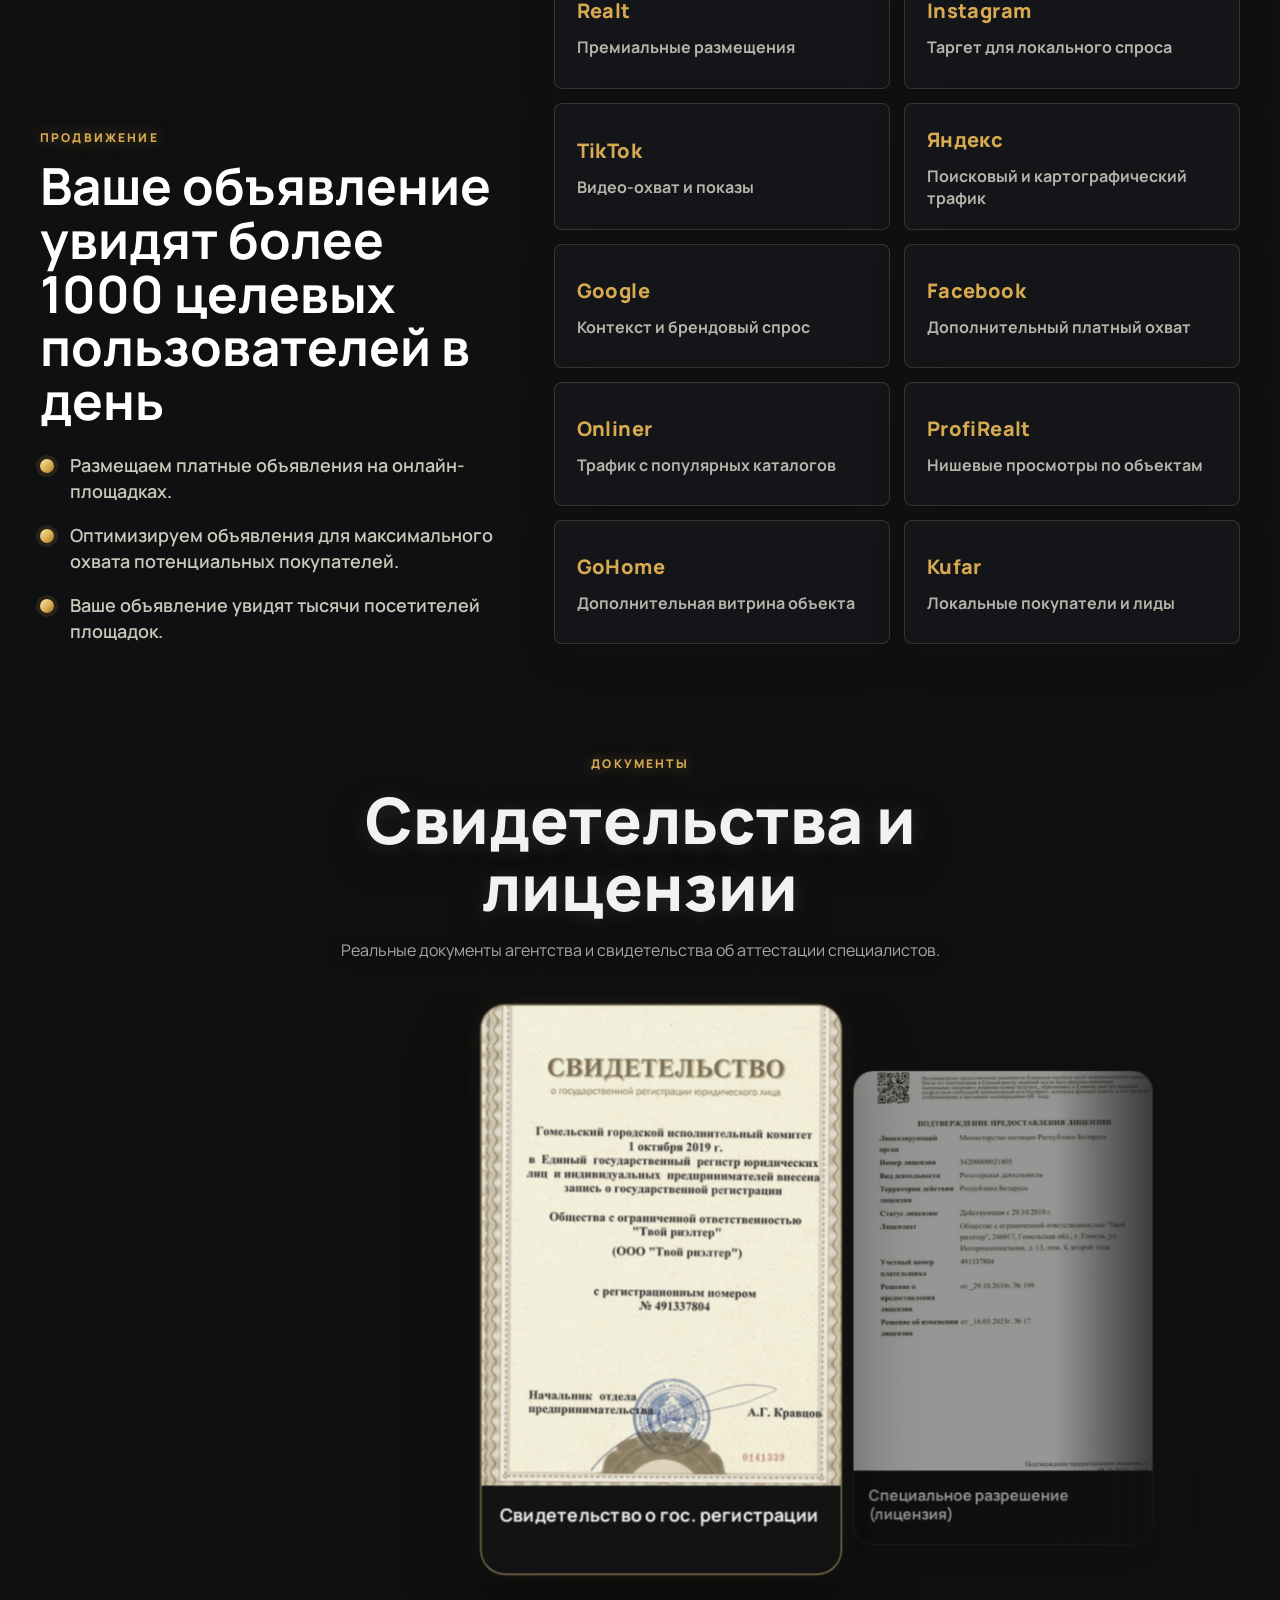
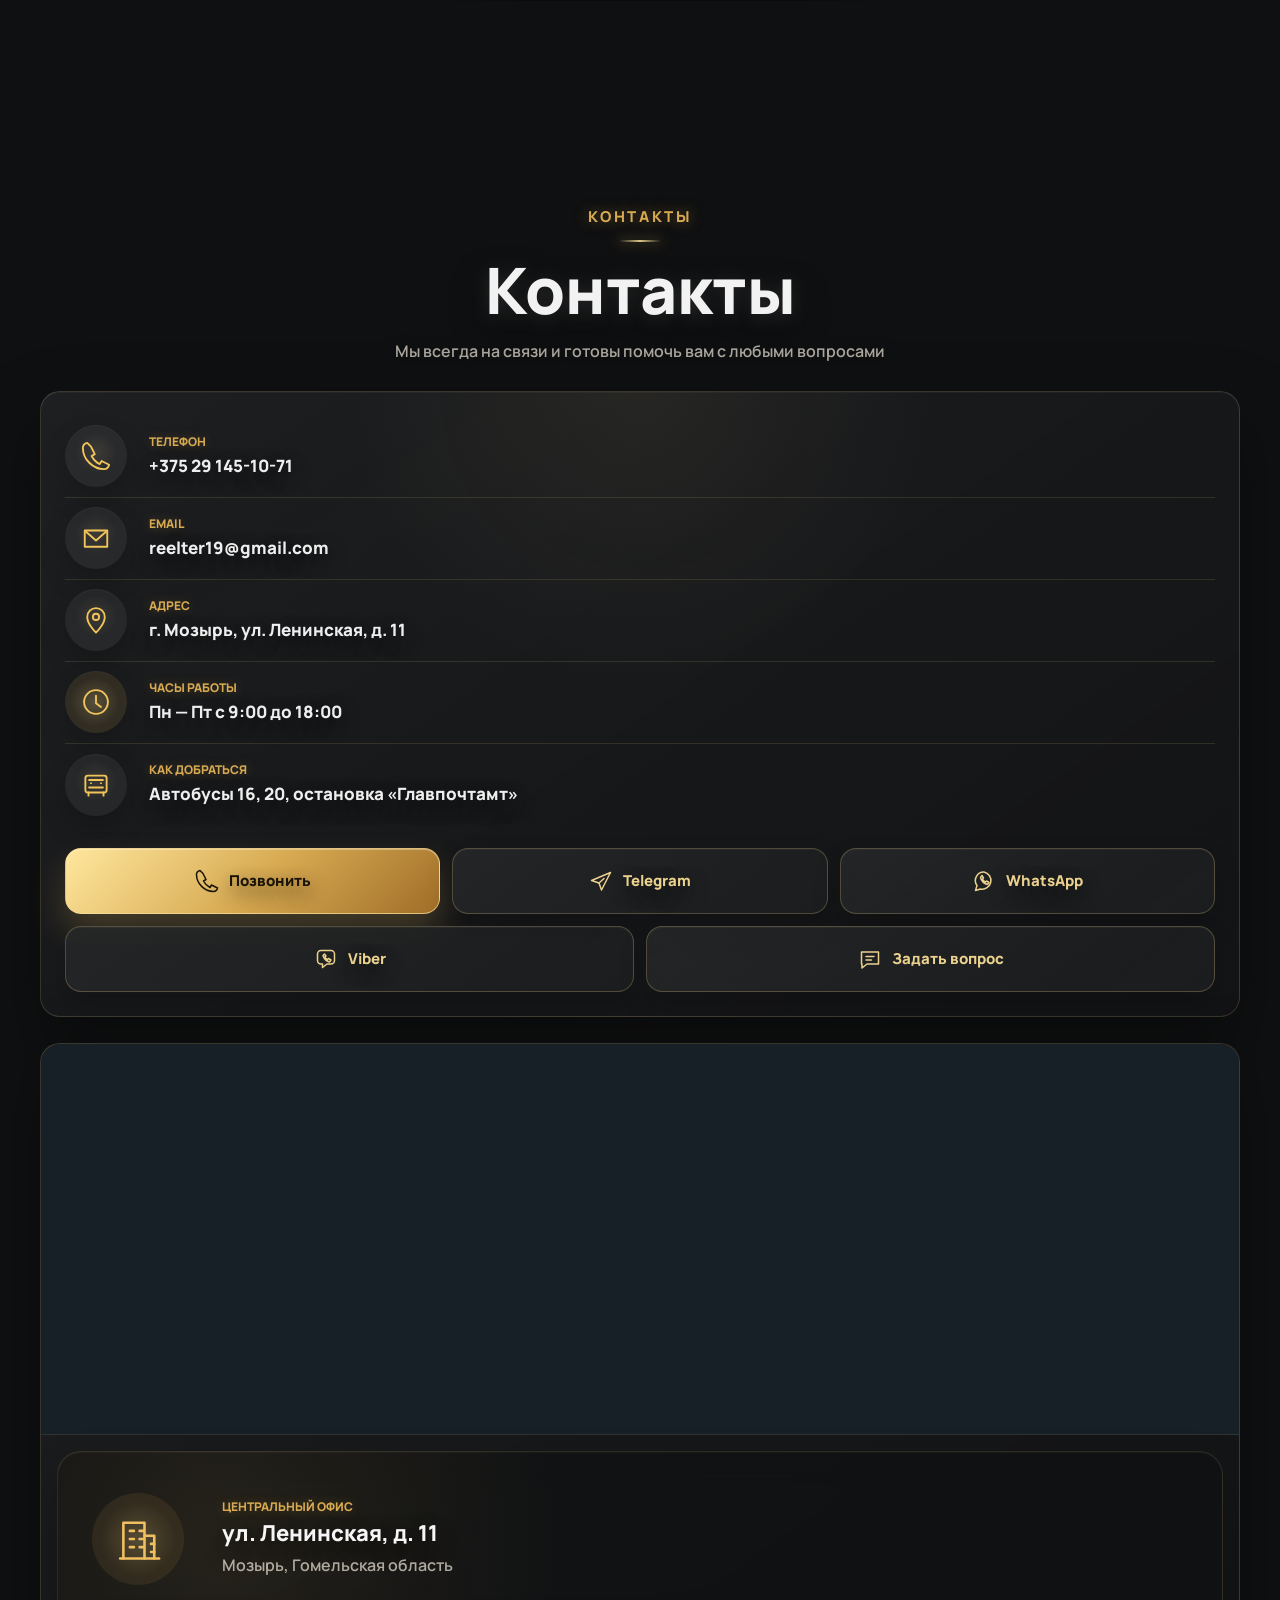
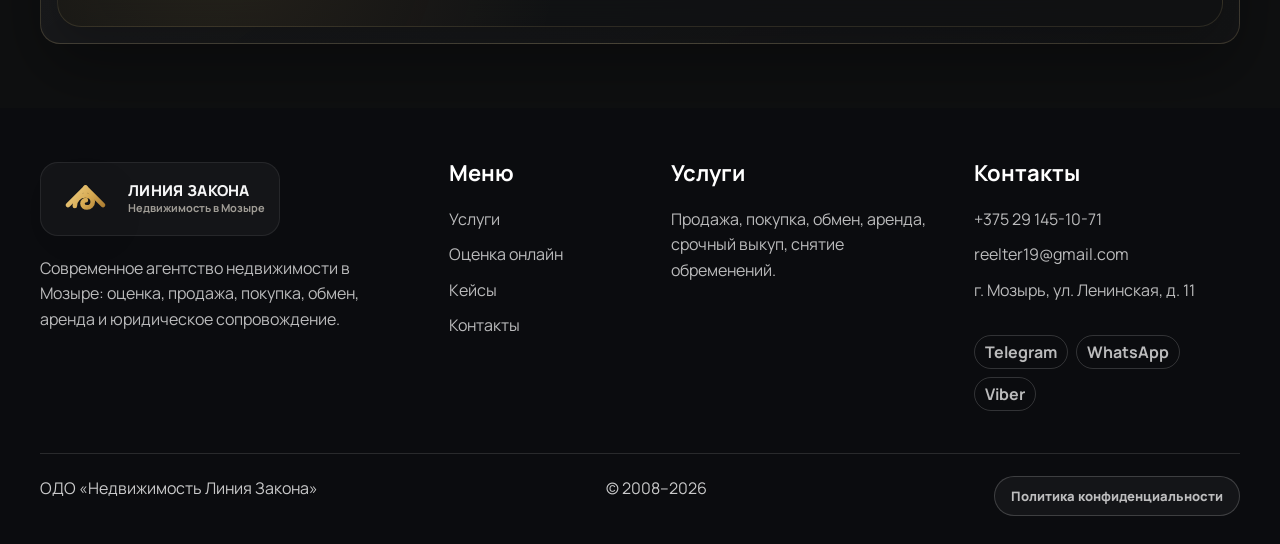
==== commit 91ab55f5: "Add privacy policy and mobile footer fixes" ====
--- a/index.html
+++ b/index.html
@@ -15,7 +15,7 @@
       rel="stylesheet"
     />
     <link rel="preload" as="image" href="assets/photos/hero-apartment.jpg" />
-    <link rel="stylesheet" href="styles.css?v=20260617-3" />
+    <link rel="stylesheet" href="styles.css?v=20260624-7" />
   </head>
   <body>
     <header class="site-header" data-header>
@@ -44,7 +44,7 @@
       </nav>
 
       <div class="header-actions">
-        <button class="btn btn-ghost btn-small" type="button" data-open-modal data-modal-title="Задать вопрос">Задать вопрос</button>
+        <a class="btn btn-ghost btn-small" href="tel:+375291451071">+375 29 145-10-71</a>
         <button class="btn btn-primary btn-small" type="button" data-open-modal data-modal-title="Заказать звонок">Заказать звонок</button>
       </div>
     </header>
@@ -69,6 +69,7 @@
             <div class="hero-cta-row">
               <a class="btn btn-primary" href="#valuation">Оценить объект</a>
               <button class="btn btn-light" type="button" data-open-modal data-modal-title="Заказать звонок">Заказать звонок</button>
+              <button class="btn btn-light" type="button" data-open-modal data-modal-title="База покупателей">База покупателей</button>
             </div>
           </div>
 
@@ -86,7 +87,7 @@
               </label>
               <label class="check">
                 <input type="checkbox" name="agreement" required />
-                <span>Согласен на обработку персональных данных</span>
+                <span>Согласен на обработку персональных данных и ознакомлен с <a href="privacy.html">Политикой конфиденциальности</a></span>
               </label>
               <button class="btn btn-primary" type="submit">Узнать стоимость</button>
               <p class="form-success" role="status" hidden>Спасибо. Мы свяжемся с вами и подготовим оценку.</p>
@@ -454,7 +455,7 @@
               </div>
               <label class="check">
                 <input type="checkbox" name="agreement" required />
-                <span>Согласен на обработку персональных данных</span>
+                <span>Согласен на обработку персональных данных и ознакомлен с <a href="privacy.html">Политикой конфиденциальности</a></span>
               </label>
             </div>
 
@@ -918,7 +919,7 @@
               <label><span>Город</span><select name="city" required><option value="">Выберите</option><option>Мозырь</option><option>Калинковичи</option><option>Петриков</option><option>Гомель</option><option>Другой город</option></select></label>
             </div>
             <label><span>Комментарий</span><textarea name="comment" rows="4" placeholder="Коротко опишите ситуацию"></textarea></label>
-            <label class="check"><input type="checkbox" name="agreement" required /><span>Согласен на обработку персональных данных</span></label>
+            <label class="check"><input type="checkbox" name="agreement" required /><span>Согласен на обработку персональных данных и ознакомлен с <a href="privacy.html">Политикой конфиденциальности</a></span></label>
             <button class="btn btn-primary" type="submit">Получить консультацию</button>
             <p class="form-success" role="status" hidden>Спасибо. Заявка принята, мы скоро свяжемся.</p>
           </form>
@@ -1040,9 +1041,11 @@
         </div>
       </div>
       <div class="container footer-bottom">
-        <span>ООО «Линия Закона»</span>
-        <span>© 2019–2026</span>
-        <button type="button" data-open-modal data-modal-title="Политика обработки персональных данных">Политика обработки персональных данных</button>
+        <span>ОДО «Недвижимость Линия Закона»</span>
+        <span>© 2008–2026</span>
+        <div class="footer-legal-links">
+          <a class="footer-policy-link" href="privacy.html">Политика конфиденциальности</a>
+        </div>
       </div>
     </footer>
 
@@ -1072,7 +1075,7 @@
             </select>
           </label>
           <label><span>Комментарий</span><textarea name="comment" rows="4" placeholder="Напишите, чем можем помочь"></textarea></label>
-          <label class="check"><input type="checkbox" name="agreement" required /><span>Согласен на обработку персональных данных</span></label>
+          <label class="check"><input type="checkbox" name="agreement" required /><span>Согласен на обработку персональных данных и ознакомлен с <a href="privacy.html">Политикой конфиденциальности</a></span></label>
           <button class="btn btn-primary" type="submit">Отправить</button>
           <p class="form-success" role="status" hidden>Спасибо. Заявка отправлена, мы скоро свяжемся.</p>
         </form>
--- a/styles.css
+++ b/styles.css
@@ -597,6 +597,17 @@
   accent-color: var(--gold);
 }
 
+.check a {
+  color: var(--gold-2);
+  text-decoration: underline;
+  text-decoration-thickness: 1px;
+  text-underline-offset: 0.16em;
+}
+
+.check a:hover {
+  color: #fff;
+}
+
 .lead-card .btn,
 .form-card .btn,
 .modal-dialog .btn {
@@ -1718,8 +1729,8 @@
 
 .footer nav,
 .footer-grid > div {
-  display: grid;
-  align-content: start;
+  display: flex;
+  flex-direction: column;
   gap: 10px;
 }
 
@@ -1731,6 +1742,13 @@
   margin-top: 42px;
   padding-top: 22px;
   border-top: 1px solid rgba(255, 255, 255, 0.12);
+}
+
+.footer-legal-links {
+  display: flex;
+  flex-wrap: wrap;
+  gap: 10px;
+  align-items: center;
 }
 
 .footer-socials {
@@ -1913,6 +1931,10 @@
 
   .footer-grid {
     grid-template-columns: repeat(2, minmax(0, 1fr));
+  }
+
+  .policy-table {
+    min-width: 760px;
   }
 }
 
@@ -6058,6 +6080,193 @@
   color: var(--gold-2);
 }
 
+.footer-policy-link {
+  display: inline-flex;
+  align-items: center;
+  justify-content: center;
+  min-height: 40px;
+  padding: 0 16px;
+  border: 1px solid rgba(255, 255, 255, 0.18);
+  border-radius: 999px;
+  color: #fff;
+  background: rgba(255, 255, 255, 0.04);
+  font-size: 13px;
+  font-weight: 800;
+  transition: color 180ms ease, border-color 180ms ease, background 180ms ease, transform 180ms ease;
+}
+
+.footer-policy-link:hover {
+  color: var(--gold-2);
+  border-color: rgba(244, 217, 147, 0.42);
+  background: rgba(244, 217, 147, 0.08);
+  transform: translateY(-1px);
+}
+
+.policy-page {
+  min-height: 100vh;
+  color: var(--ink);
+  background:
+    radial-gradient(circle at top left, rgba(244, 217, 147, 0.18), transparent 24%),
+    linear-gradient(180deg, #f7f2e8 0%, #f2ede1 22%, #f6f3eb 100%);
+}
+
+.policy-topbar {
+  padding: 24px 0 0;
+}
+
+.policy-topbar-inner {
+  display: flex;
+  align-items: center;
+  justify-content: space-between;
+  gap: 16px;
+}
+
+.policy-topbar .brand {
+  color: var(--navy);
+}
+
+.policy-topbar .brand-logo {
+  height: 50px;
+  max-height: 50px;
+}
+
+.policy-main {
+  padding-bottom: 48px;
+}
+
+.policy-hero {
+  padding: 48px 0 20px;
+}
+
+.policy-hero h1 {
+  max-width: 980px;
+  color: var(--navy);
+  text-shadow: none;
+}
+
+.policy-lead {
+  max-width: 920px;
+  margin-bottom: 20px;
+  color: rgba(16, 35, 63, 0.78);
+  font-size: 18px;
+}
+
+.policy-meta {
+  display: flex;
+  flex-wrap: wrap;
+  gap: 10px;
+}
+
+.policy-meta span {
+  display: inline-flex;
+  align-items: center;
+  min-height: 38px;
+  padding: 0 14px;
+  border: 1px solid rgba(16, 35, 63, 0.1);
+  border-radius: 999px;
+  color: var(--navy);
+  background: rgba(255, 255, 255, 0.74);
+  box-shadow: 0 8px 24px rgba(17, 24, 39, 0.06);
+  font-size: 13px;
+  font-weight: 800;
+}
+
+.policy-grid {
+  display: grid;
+  gap: 18px;
+}
+
+.policy-card {
+  padding: 28px;
+  border: 1px solid rgba(16, 35, 63, 0.08);
+  border-radius: 28px;
+  background: rgba(255, 255, 255, 0.82);
+  box-shadow: 0 20px 60px rgba(17, 24, 39, 0.08);
+}
+
+.policy-card h2,
+.policy-card h3 {
+  color: var(--navy);
+}
+
+.policy-card h2 {
+  margin-bottom: 16px;
+}
+
+.policy-card h3 {
+  margin-top: 18px;
+}
+
+.policy-card p + p,
+.policy-card ul + p,
+.policy-card p + ul,
+.policy-card p + .policy-table-wrap,
+.policy-card ul + .policy-table-wrap {
+  margin-top: 14px;
+}
+
+.policy-list {
+  display: grid;
+  gap: 10px;
+  margin: 0;
+  padding-left: 22px;
+  color: var(--ink);
+}
+
+.policy-list li {
+  color: var(--ink);
+}
+
+.policy-table-wrap {
+  overflow-x: auto;
+}
+
+.policy-table {
+  width: 100%;
+  min-width: 920px;
+  border-collapse: collapse;
+}
+
+.policy-table th,
+.policy-table td {
+  padding: 14px 16px;
+  border: 1px solid rgba(16, 35, 63, 0.12);
+  vertical-align: top;
+  text-align: left;
+}
+
+.policy-table th {
+  color: var(--navy);
+  background: rgba(16, 35, 63, 0.05);
+  font-size: 12px;
+  font-weight: 900;
+  letter-spacing: 0.04em;
+  text-transform: uppercase;
+}
+
+.policy-table td {
+  color: rgba(16, 35, 63, 0.86);
+  background: rgba(255, 255, 255, 0.72);
+}
+
+.policy-note {
+  padding: 18px 20px;
+  border-left: 4px solid var(--gold);
+  border-radius: 18px;
+  color: rgba(16, 35, 63, 0.82);
+  background: rgba(244, 217, 147, 0.16);
+}
+
+.policy-actions {
+  display: flex;
+  flex-wrap: wrap;
+  gap: 12px;
+}
+
+.policy-page .footer {
+  background: var(--navy-2);
+}
+
 @media (max-width: 1180px) {
   .site-header {
     grid-template-columns: auto minmax(0, 1fr) auto;
@@ -6446,6 +6655,10 @@
   }
 
   .footer-brand {
+    display: grid;
+    grid-template-columns: 46px minmax(0, 1fr);
+    align-items: center;
+    gap: 12px;
     width: 100%;
   }
 
@@ -6454,13 +6667,57 @@
     max-height: 46px;
   }
 
+  .footer .brand-copy strong,
+  .footer .brand-copy small {
+    overflow-wrap: anywhere;
+  }
+
   .footer-grid {
     grid-template-columns: 1fr;
     gap: 20px;
   }
 
   .footer-bottom {
+    align-items: flex-start;
+    gap: 10px;
+  }
+
+  .footer-legal-links {
+    width: 100%;
+  }
+
+  .footer-policy-link {
+    width: 100%;
+    justify-content: flex-start;
+    text-align: left;
+    line-height: 1.25;
+    white-space: normal;
+  }
+
+  .footer-socials {
     gap: 8px;
+  }
+
+  .policy-topbar {
+    padding-top: 18px;
+  }
+
+  .policy-topbar-inner {
+    flex-direction: column;
+    align-items: stretch;
+  }
+
+  .policy-hero {
+    padding-top: 30px;
+  }
+
+  .policy-card {
+    padding: 20px;
+    border-radius: 22px;
+  }
+
+  .policy-lead {
+    font-size: 16px;
   }
 
   .mobile-actions {
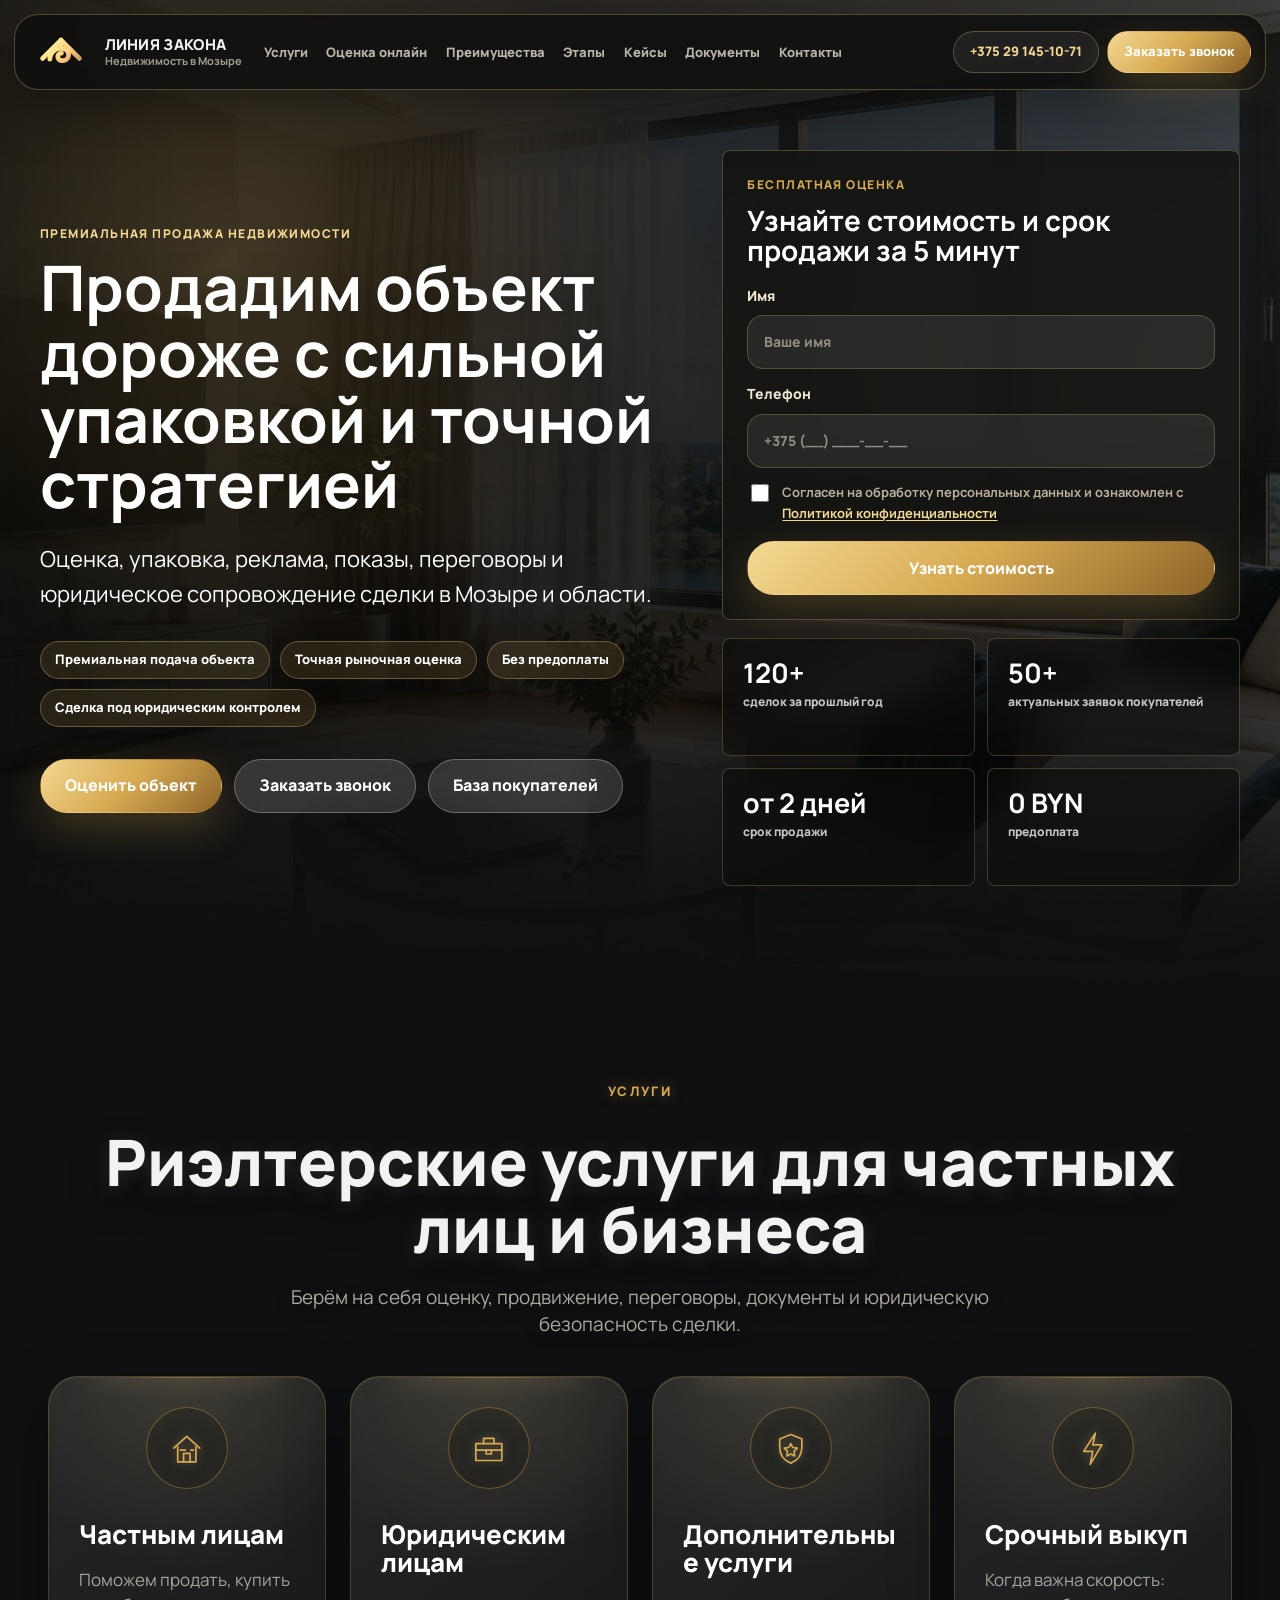
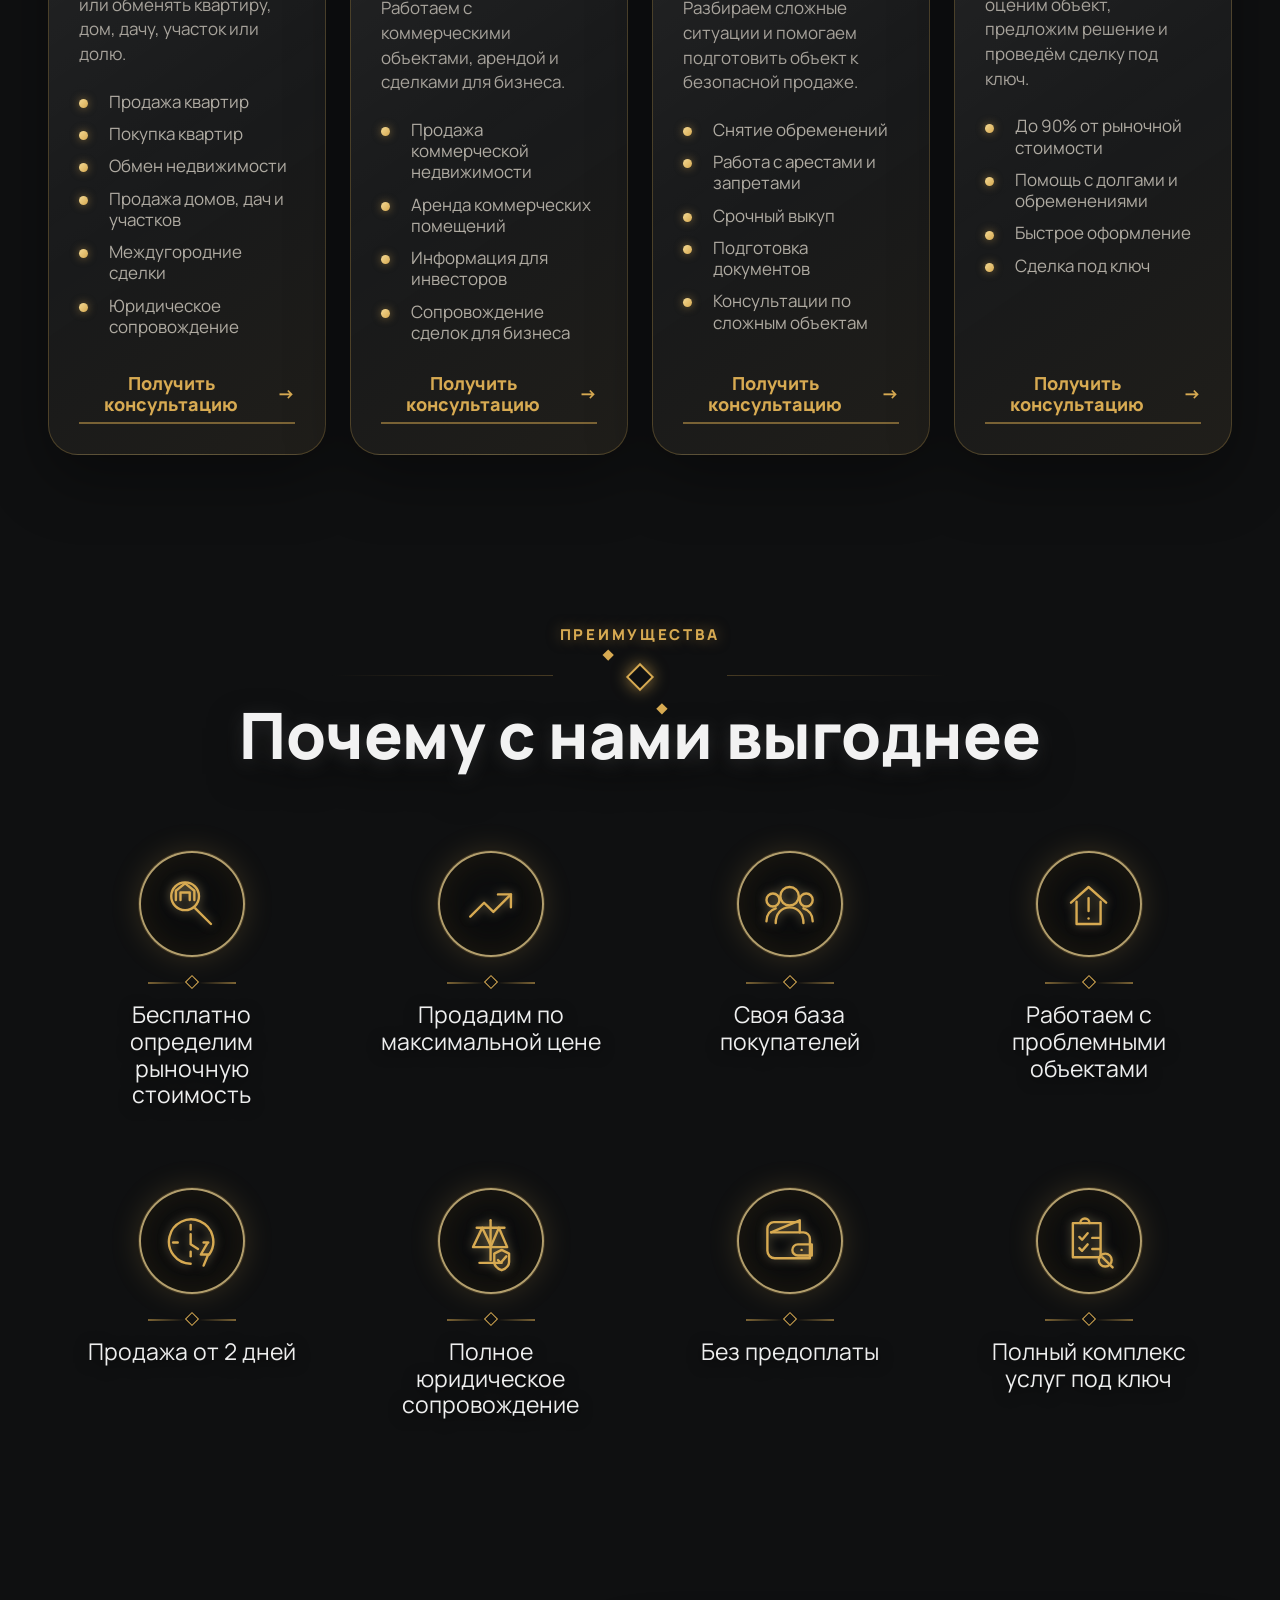
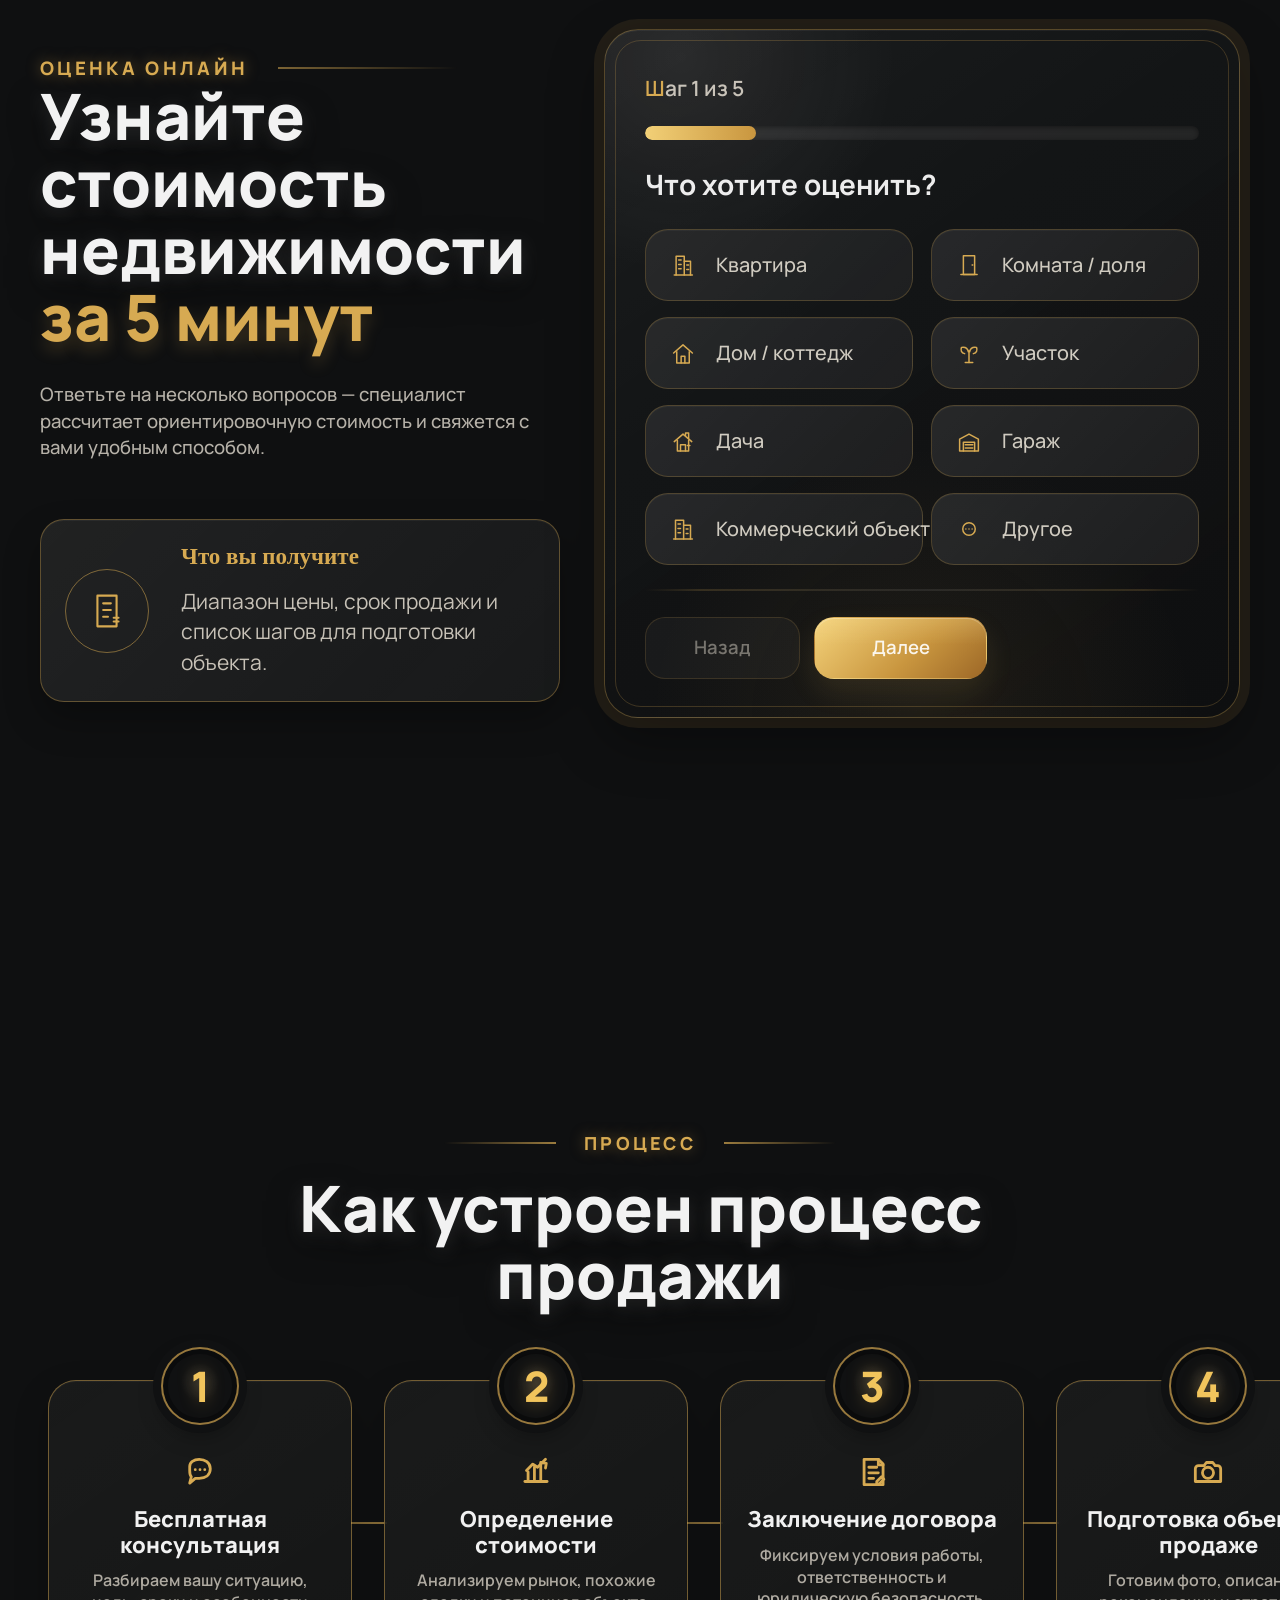
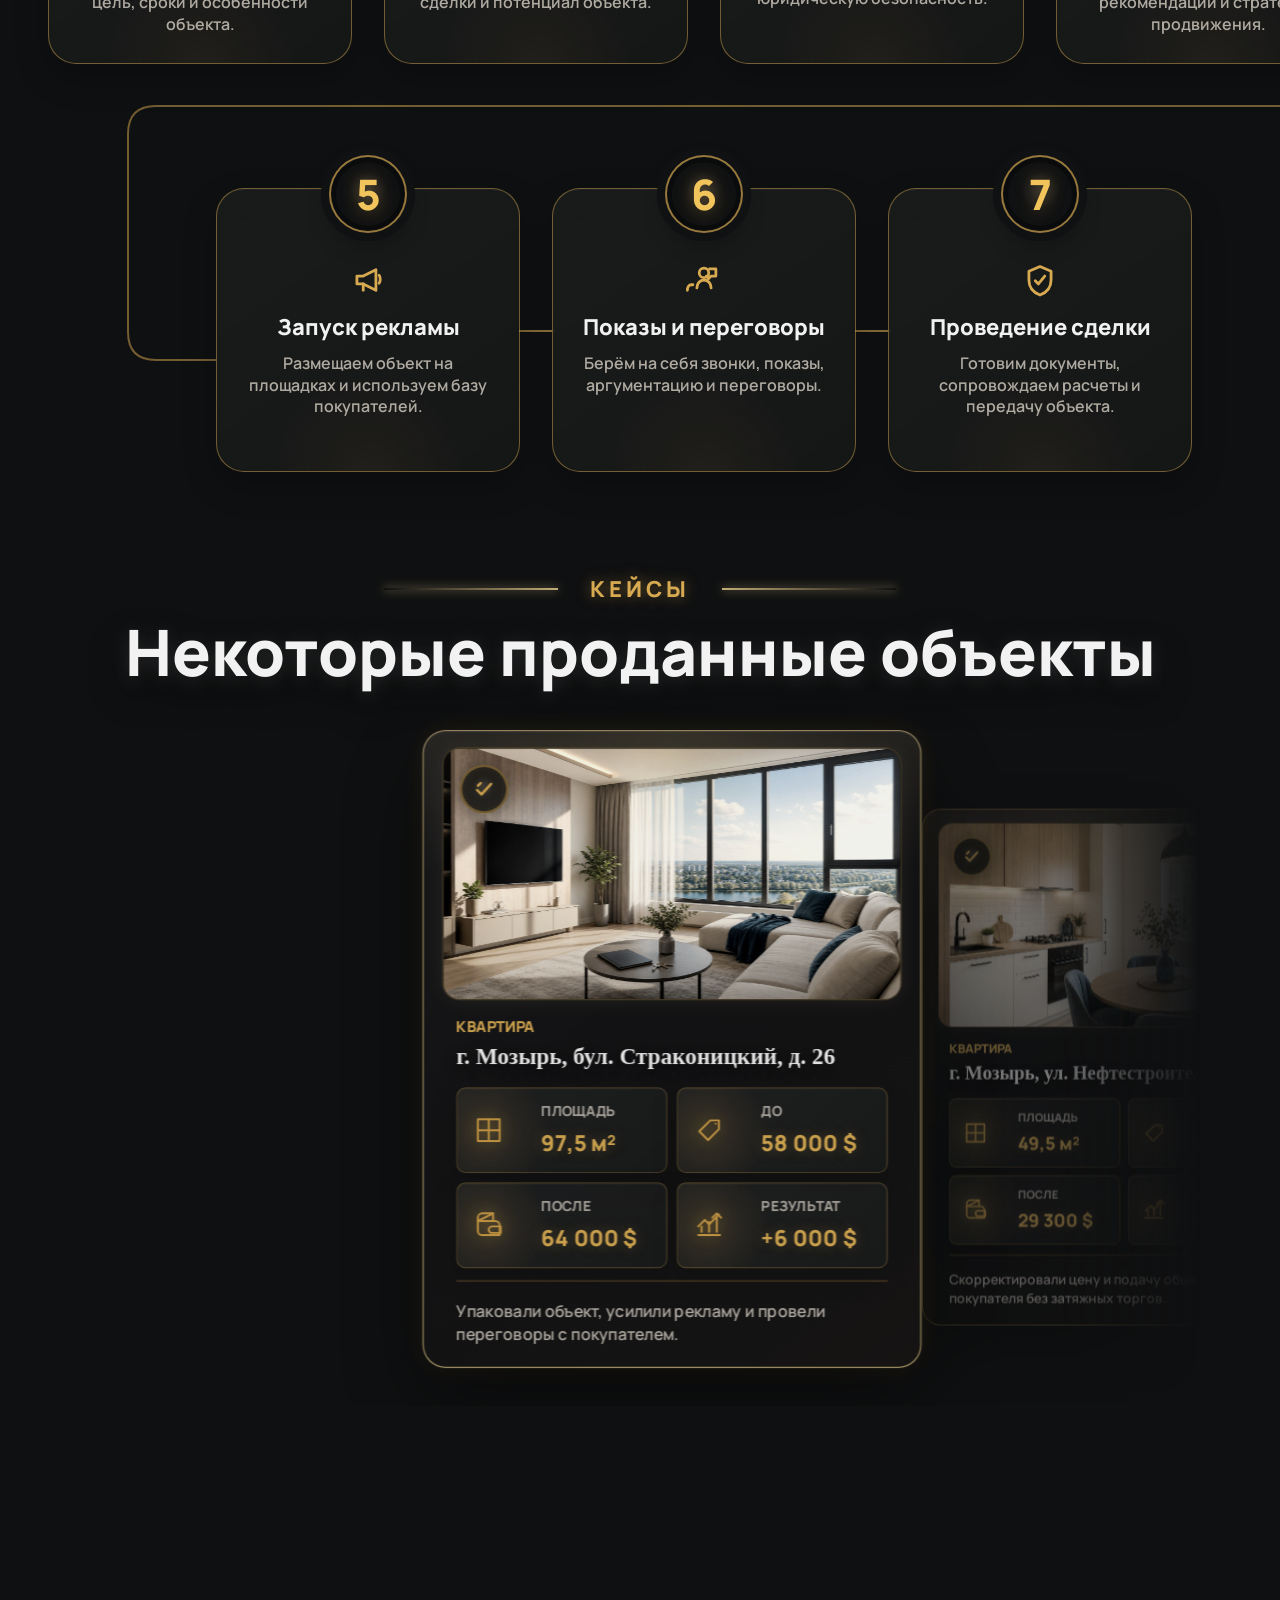
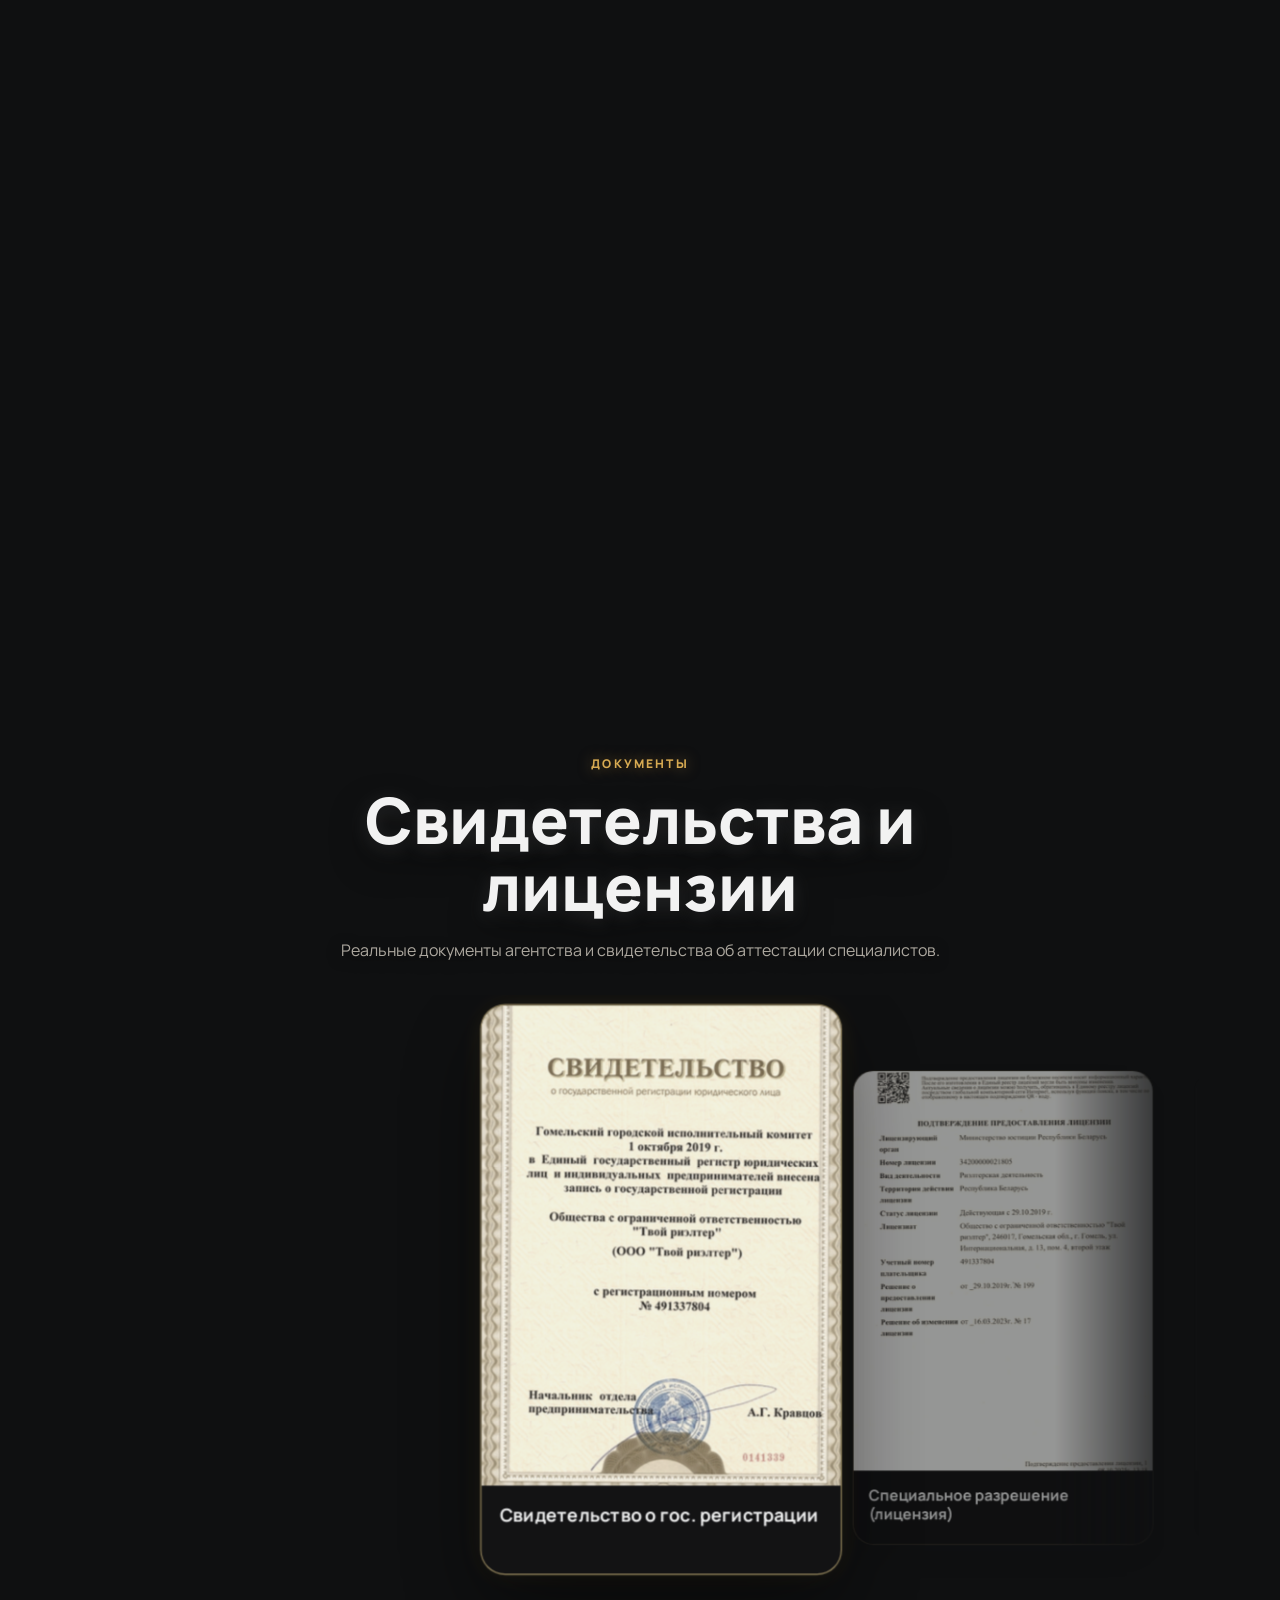
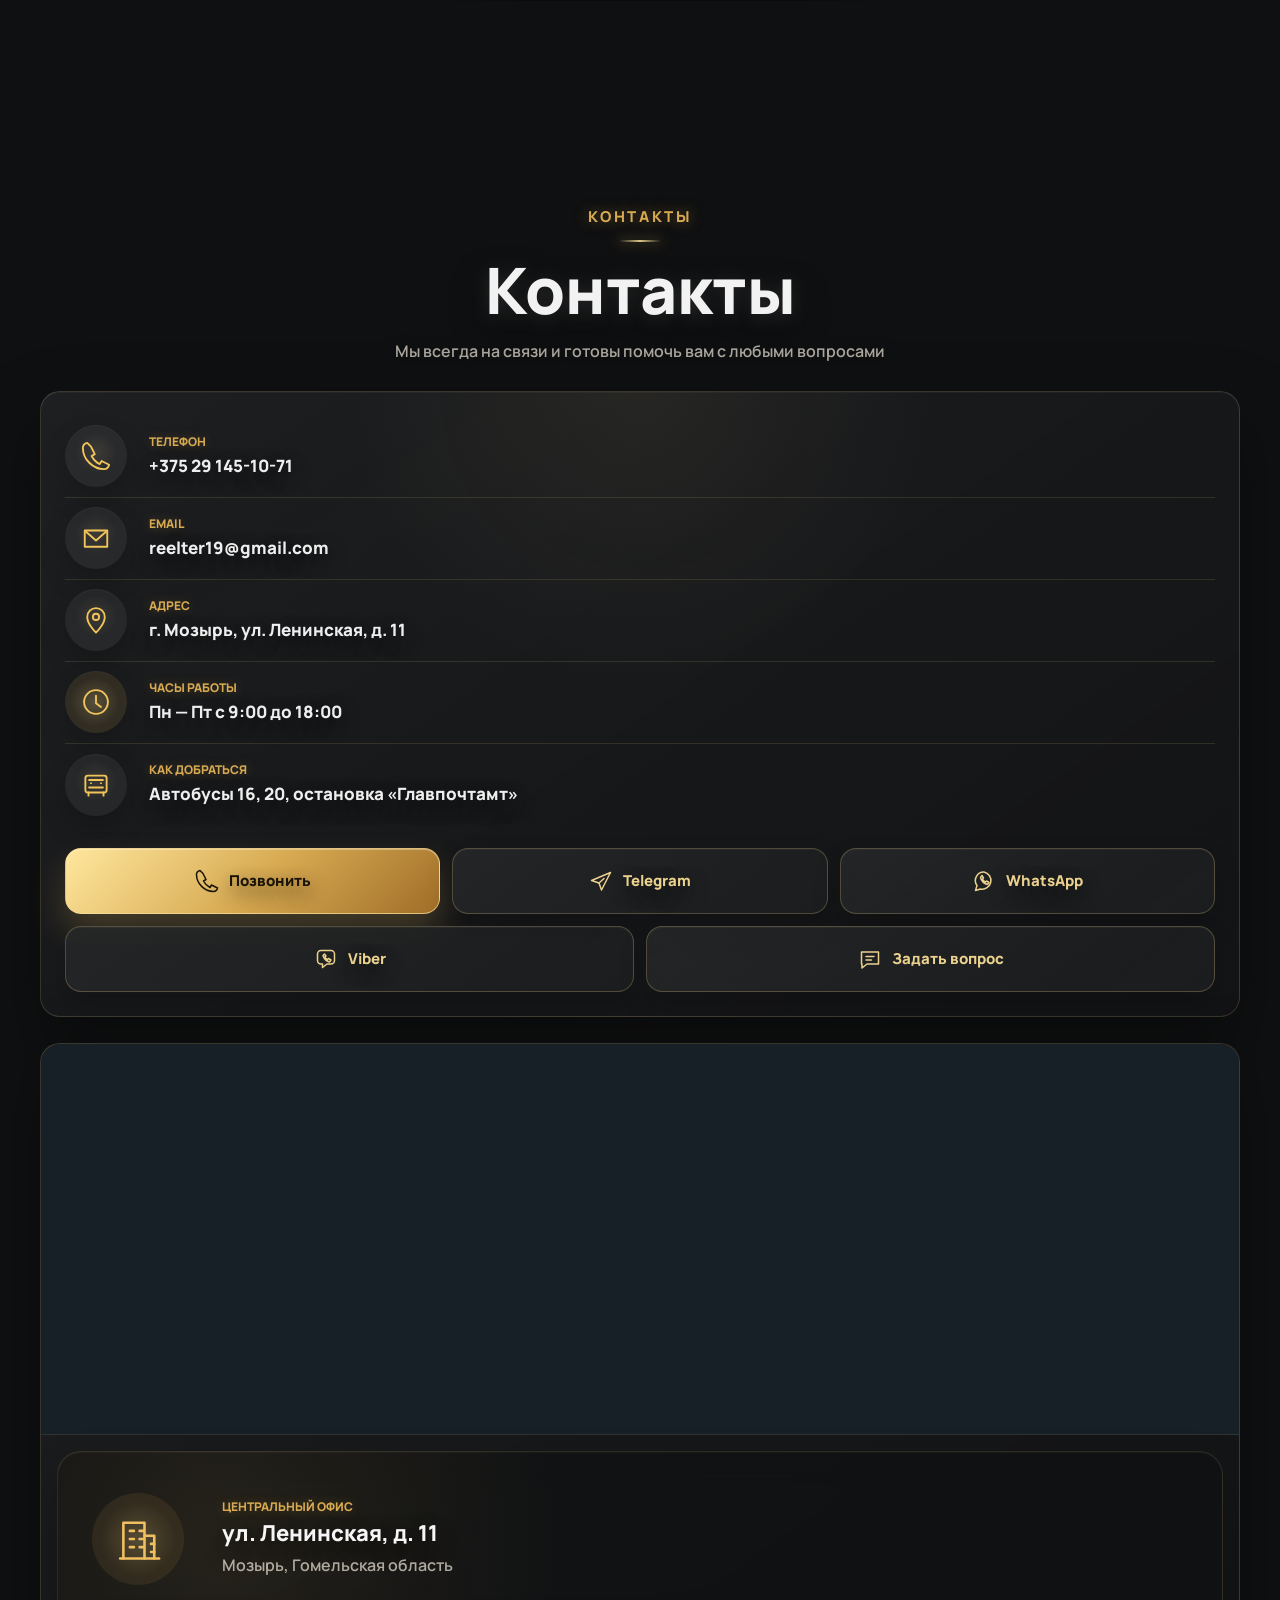
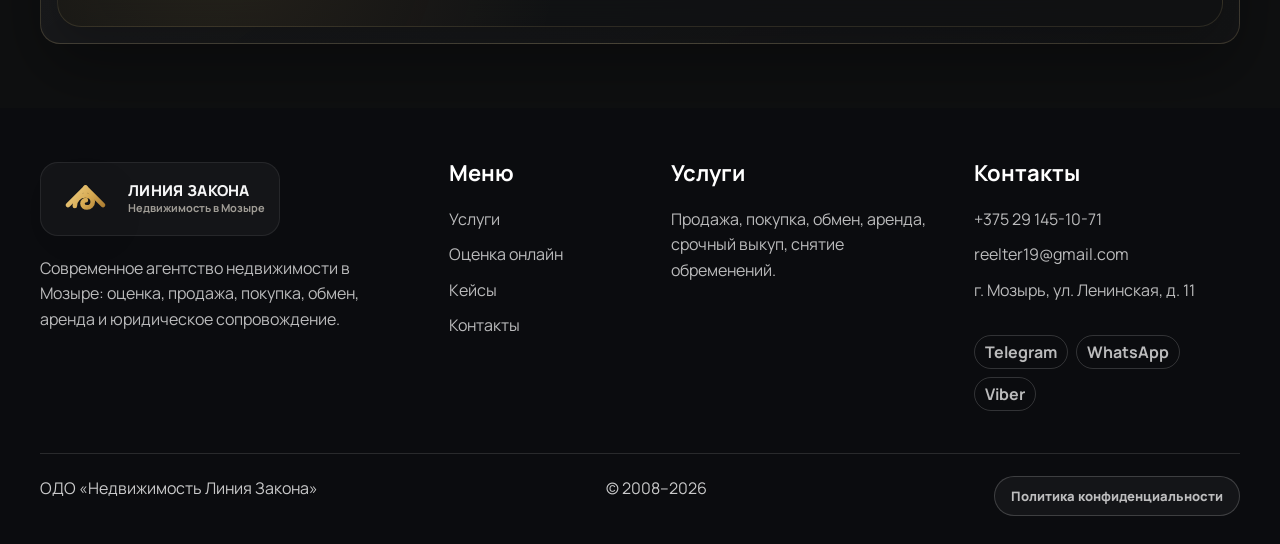
==== commit 4245d9e2: "Polish valuation layout and desktop quiz flow" ====
--- a/index.html
+++ b/index.html
@@ -15,7 +15,7 @@
       rel="stylesheet"
     />
     <link rel="preload" as="image" href="assets/photos/hero-apartment.jpg" />
-    <link rel="stylesheet" href="styles.css?v=20260624-7" />
+    <link rel="stylesheet" href="styles.css?v=20260624-10" />
   </head>
   <body>
     <header class="site-header" data-header>
@@ -1082,6 +1082,6 @@
       </div>
     </div>
 
-    <script src="script.js?v=20260617-3"></script>
+    <script src="script.js?v=20260624-4"></script>
   </body>
 </html>
--- a/styles.css
+++ b/styles.css
@@ -133,6 +133,10 @@
   max-width: 100%;
 }
 
+[hidden] {
+  display: none !important;
+}
+
 h1,
 h2,
 h3,
@@ -3881,6 +3885,85 @@
 .valuation .btn:hover {
   transform: none;
   box-shadow: inherit;
+}
+
+@media (max-width: 1500px) {
+  .valuation .container {
+    width: min(1540px, calc(100% - 80px));
+  }
+
+  .valuation .quiz-layout {
+    grid-template-columns: minmax(380px, 0.82fr) minmax(0, 1fr);
+    gap: 42px;
+  }
+
+  .valuation .quiz-copy {
+    max-width: 520px;
+    padding-top: 26px;
+  }
+
+  .valuation .quiz-copy h2 {
+    font-size: clamp(46px, 4.5vw, 56px);
+    line-height: 1.1;
+  }
+
+  .valuation .quiz-copy > p {
+    font-size: clamp(17px, 1.45vw, 21px);
+  }
+
+  .valuation .callout {
+    min-height: 0;
+    padding: 24px;
+  }
+
+  .valuation .quiz-card {
+    width: 100%;
+    min-height: 0;
+    padding: 42px 40px 38px;
+    border-radius: 34px;
+  }
+
+  .valuation .quiz-card::before {
+    inset: 10px;
+    border-radius: 26px;
+  }
+
+  .valuation .quiz-top {
+    margin-bottom: 28px;
+  }
+
+  .valuation .quiz-step h3 {
+    font-size: clamp(28px, 2vw, 31px);
+  }
+
+  .valuation .option-grid {
+    gap: 16px 18px;
+  }
+
+  .valuation .option-grid span {
+    min-height: 72px;
+    padding: 0 22px;
+    font-size: clamp(18px, 1.55vw, 21px);
+  }
+
+  .valuation .quiz-option-icon {
+    flex-basis: 30px;
+    width: 30px;
+    height: 30px;
+  }
+
+  .valuation .quiz-actions {
+    grid-template-columns: minmax(148px, 0.9fr) minmax(172px, 1fr) minmax(0, 1.15fr);
+    justify-content: stretch;
+    gap: 14px;
+  }
+
+  .valuation .quiz-actions .btn {
+    min-width: 0;
+    min-height: 62px;
+    padding: 0 18px;
+    font-size: clamp(18px, 1.45vw, 20px);
+  }
 }
 
 @media (prefers-reduced-motion: reduce) {
@@ -6540,6 +6623,12 @@
     letter-spacing: 0.03em;
   }
 
+  .brand-copy small {
+    display: block;
+    font-size: 8px;
+    line-height: 1.15;
+  }
+
   .site-header.menu-open {
     align-items: stretch;
   }
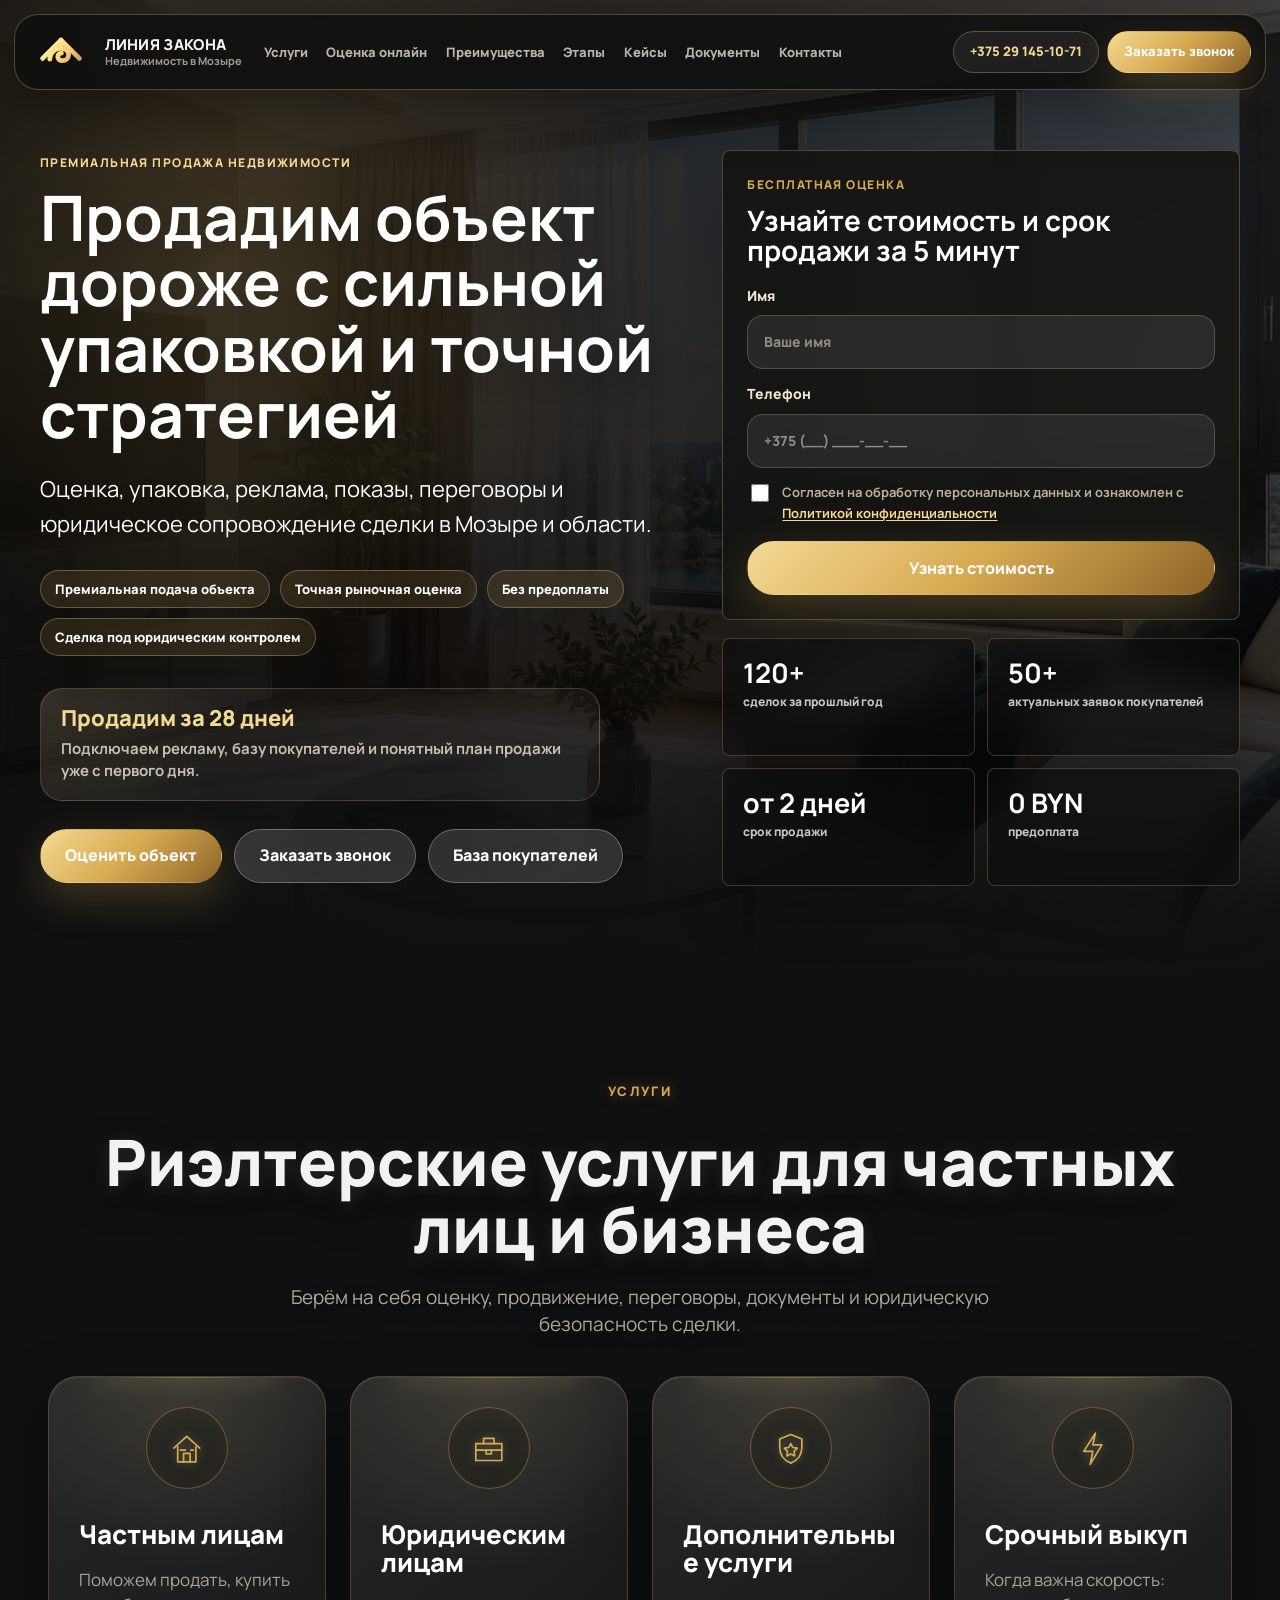
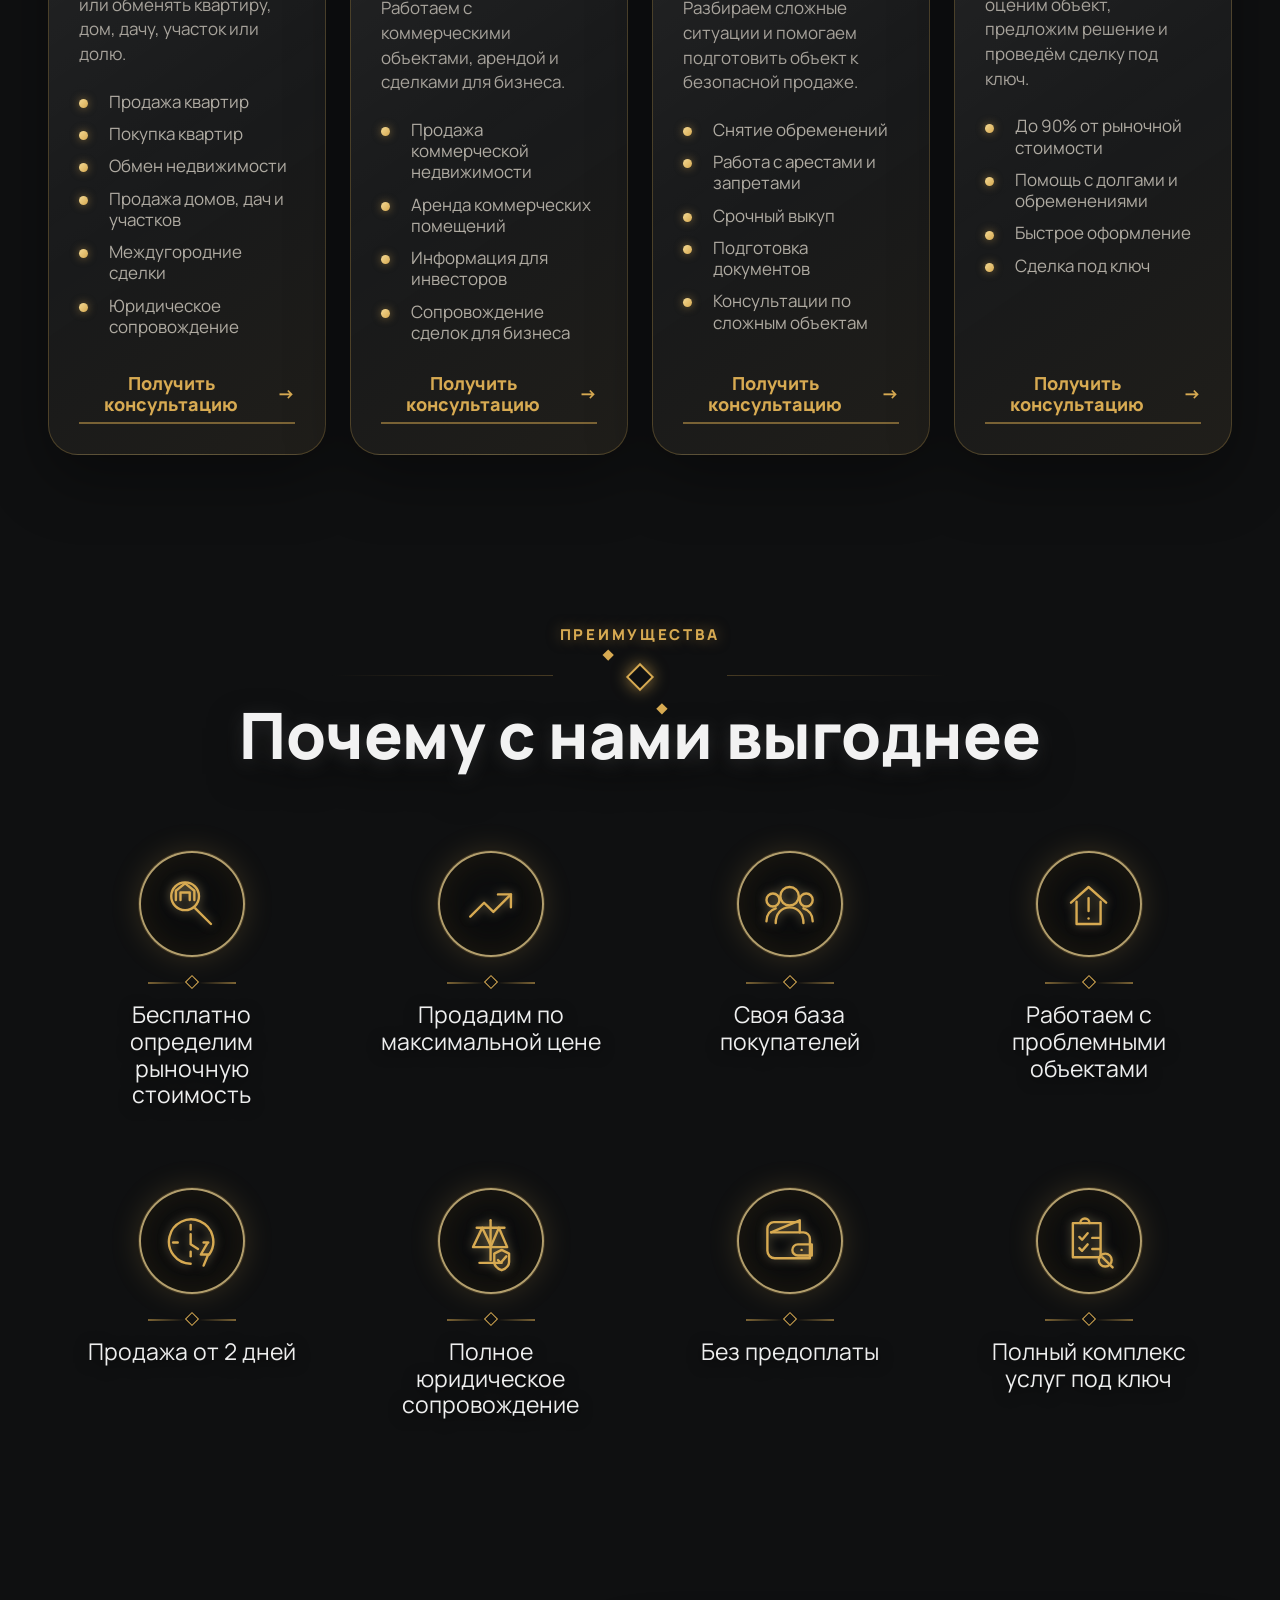
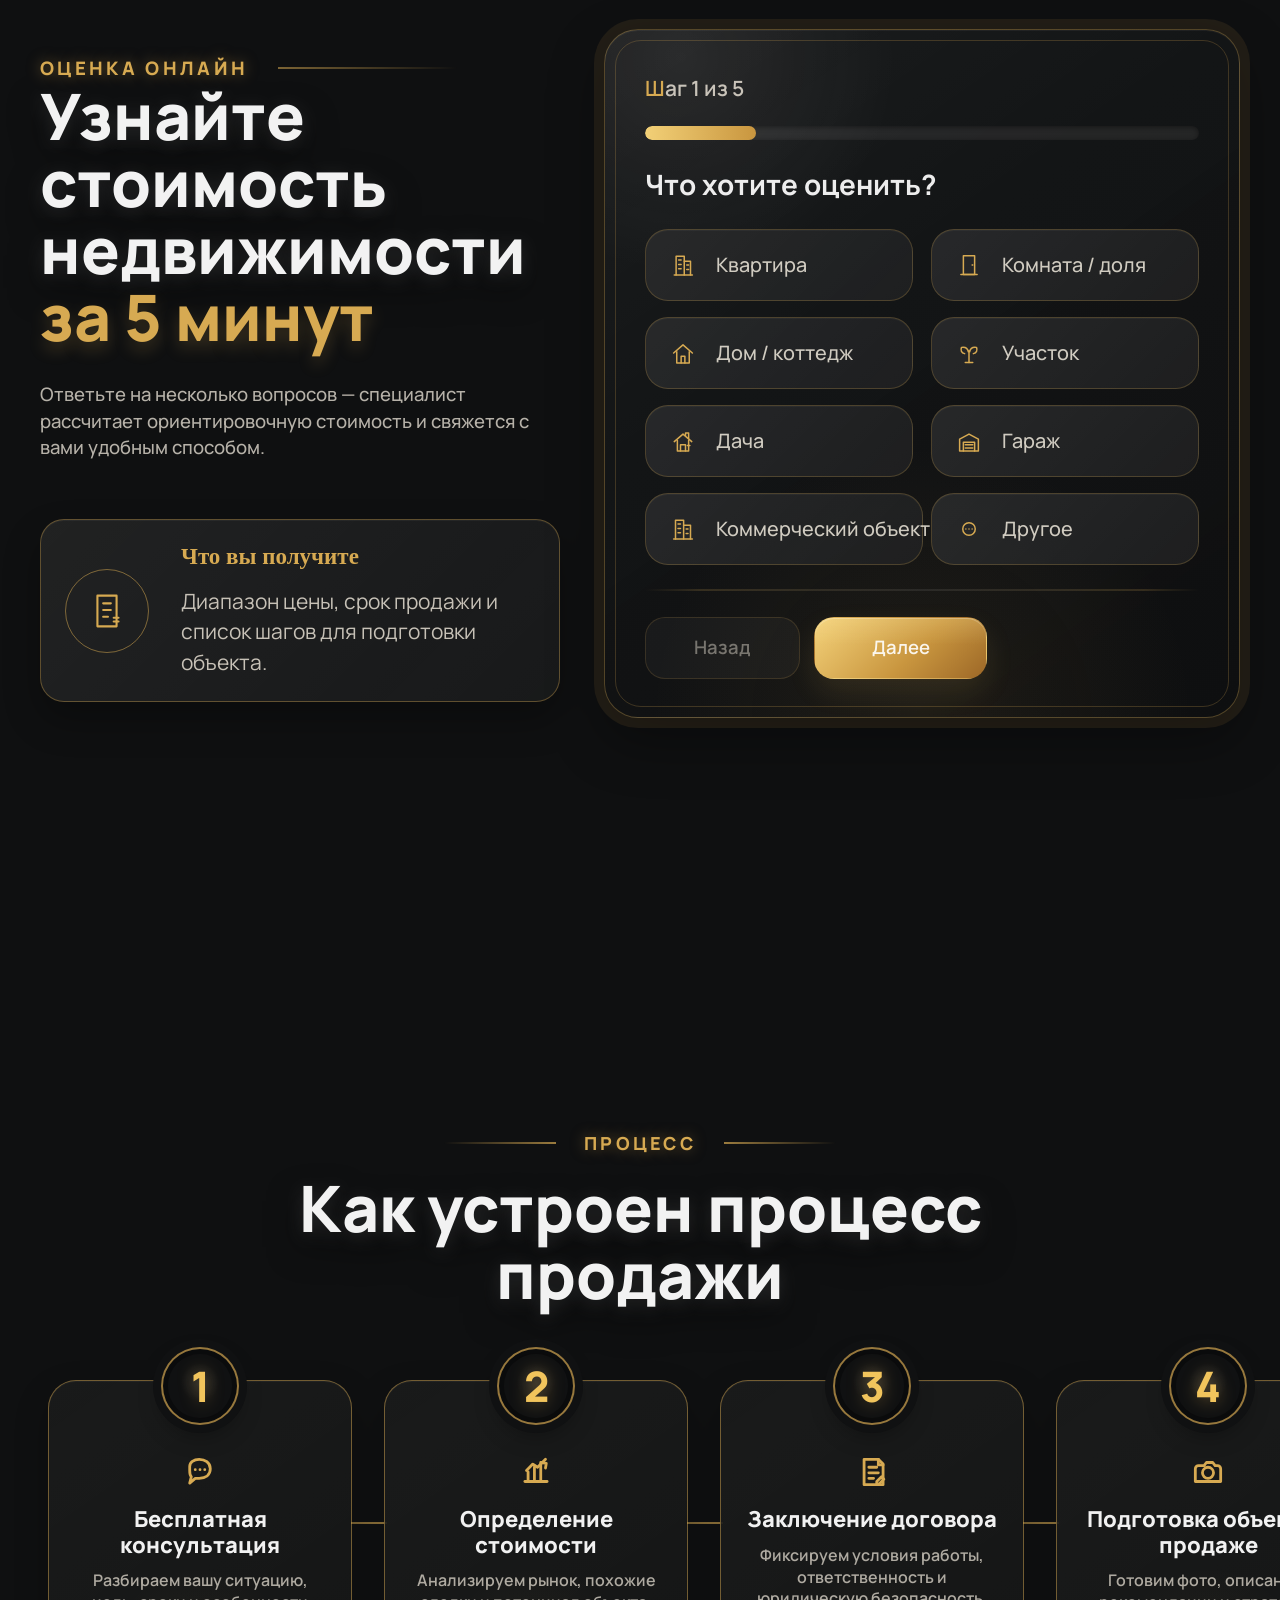
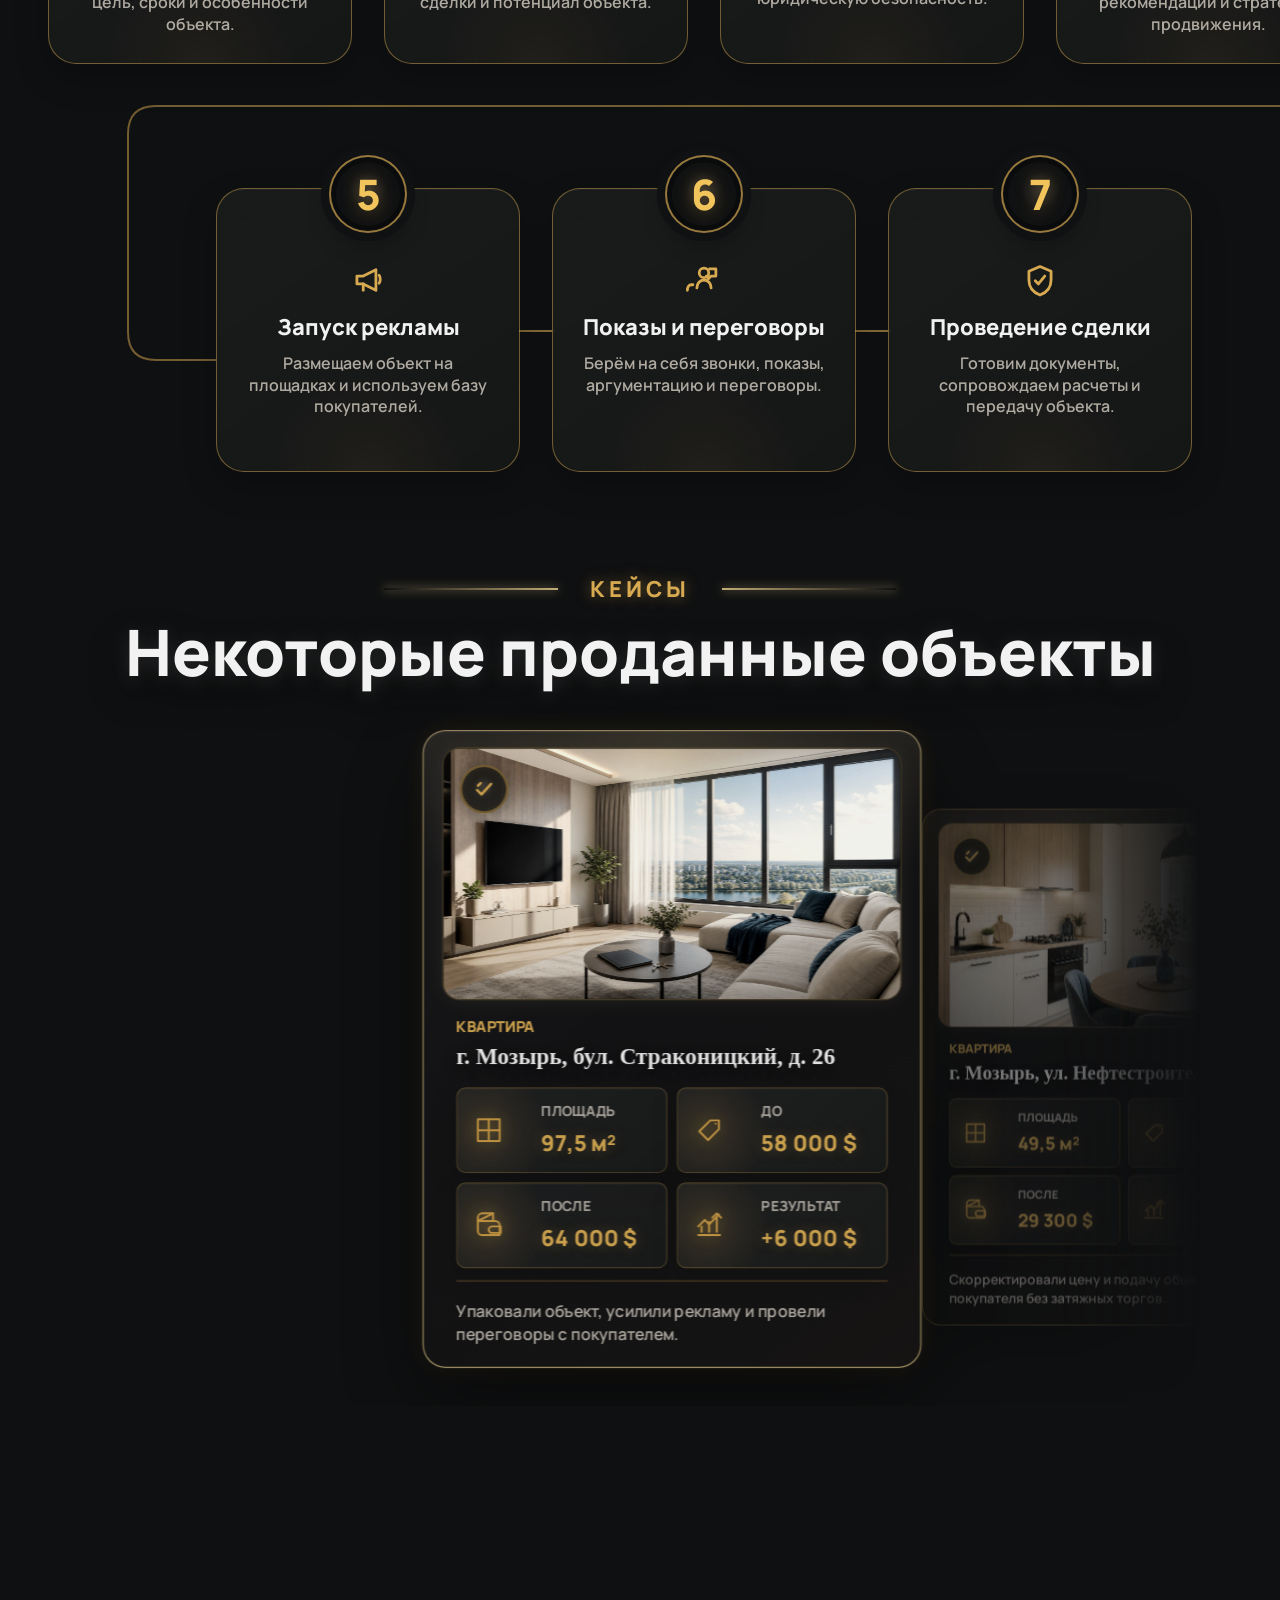
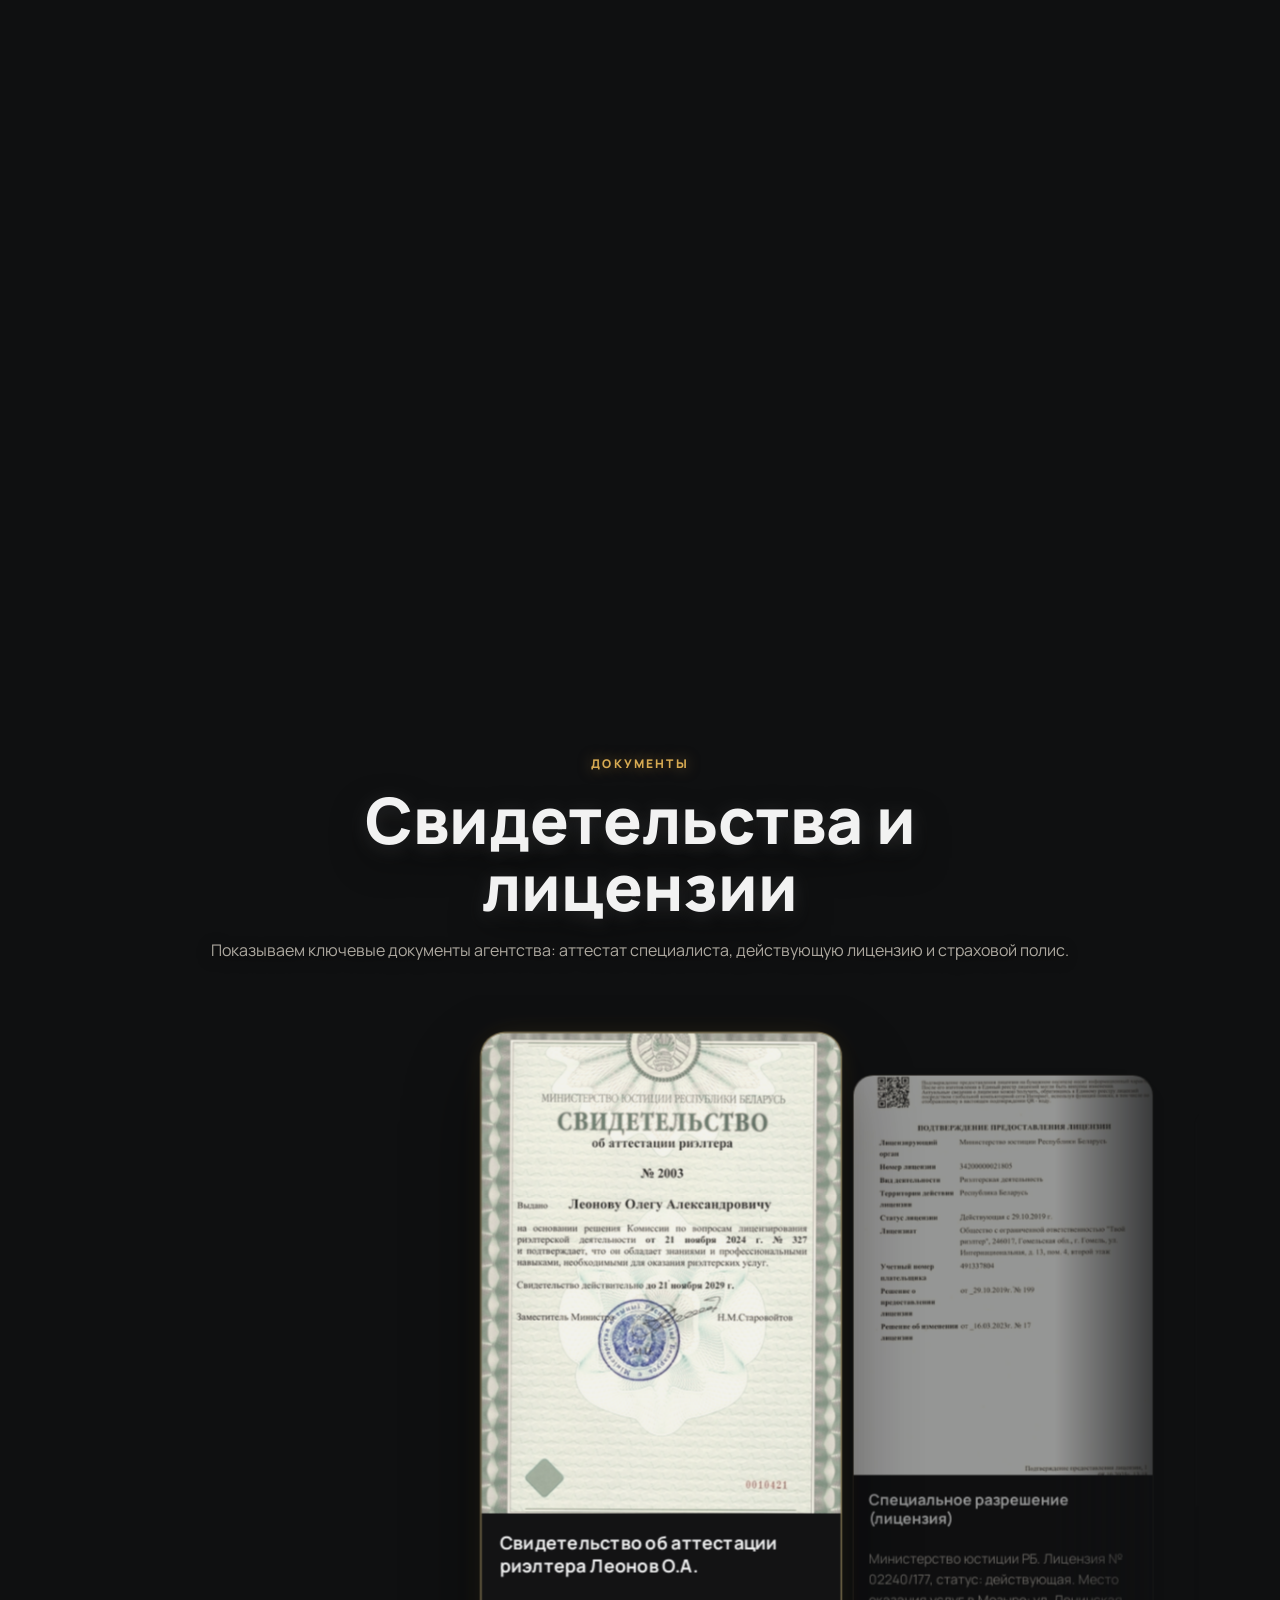
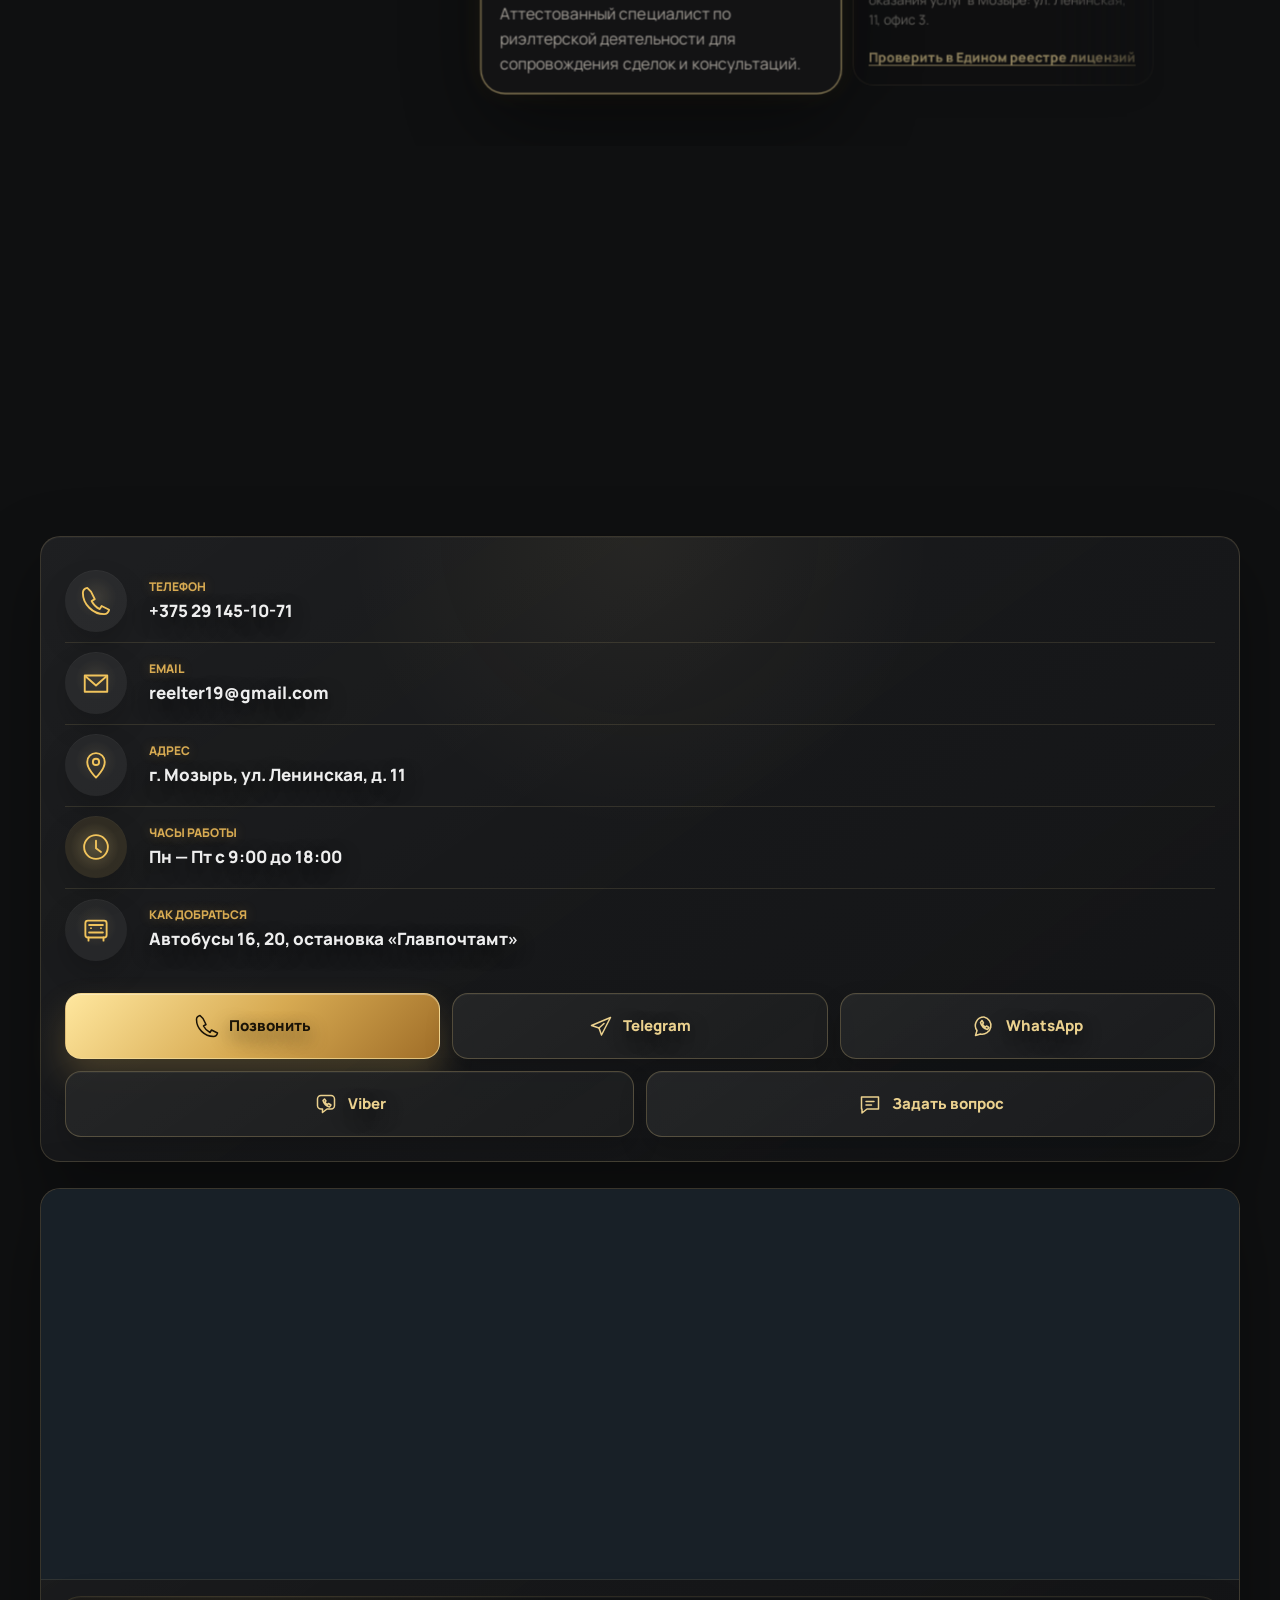
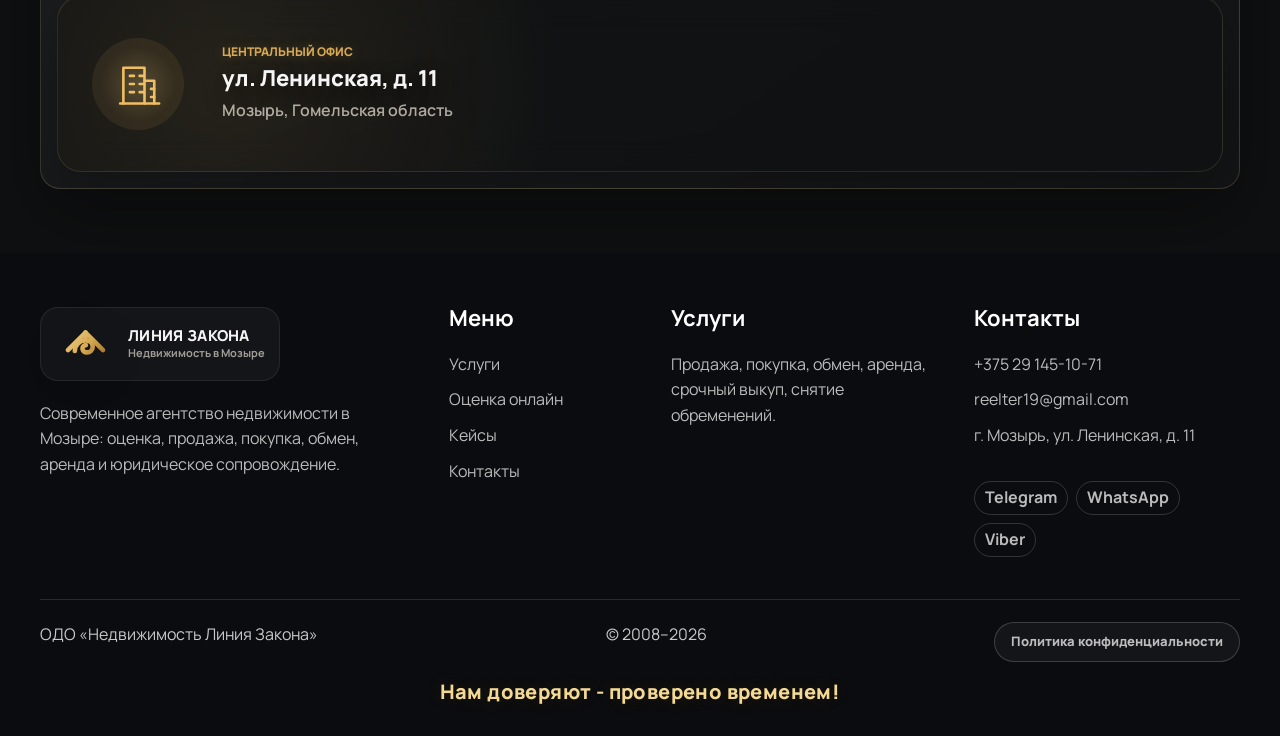
==== commit b50c565a: "Refine documents modal and policy pages" ====
--- a/index.html
+++ b/index.html
@@ -15,7 +15,7 @@
       rel="stylesheet"
     />
     <link rel="preload" as="image" href="assets/photos/hero-apartment.jpg" />
-    <link rel="stylesheet" href="styles.css?v=20260624-10" />
+    <link rel="stylesheet" href="styles.css?v=20260629-13" />
   </head>
   <body>
     <header class="site-header" data-header>
@@ -39,7 +39,7 @@
         <a href="#benefits">Преимущества</a>
         <a href="#process">Этапы</a>
         <a href="#cases">Кейсы</a>
-        <a href="#media-docs">Документы</a>
+        <a href="#documents">Документы</a>
         <a href="#contacts">Контакты</a>
       </nav>
 
@@ -64,6 +64,11 @@
               <span>Точная рыночная оценка</span>
               <span>Без предоплаты</span>
               <span>Сделка под юридическим контролем</span>
+            </div>
+
+            <div class="hero-proof">
+              <strong>Продадим за 28 дней</strong>
+              <span>Подключаем рекламу, базу покупателей и понятный план продажи уже с первого дня.</span>
             </div>
 
             <div class="hero-cta-row">
@@ -853,44 +858,28 @@
             </div>
           </div>
 
-          <div class="documents-block reveal">
+          <div class="documents-block reveal" id="documents">
             <div class="section-head">
               <p class="eyebrow">Документы</p>
               <h2>Свидетельства и лицензии</h2>
-              <p>Реальные документы агентства и свидетельства об аттестации специалистов.</p>
+              <p>Показываем ключевые документы агентства: аттестат специалиста, действующую лицензию и страховой полис.</p>
             </div>
             <div class="docs-grid">
               <article>
-                <img src="assets/docs/registration.png" alt="Свидетельство о государственной регистрации агентства недвижимости" loading="lazy" />
-                <h3>Свидетельство о гос. регистрации</h3>
+                <img src="assets/docs/attestation-leonov.png" alt="Свидетельство об аттестации риэлтера Леонова Олега Александровича" loading="lazy" />
+                <h3>Свидетельство об аттестации риэлтера Леонов О.А.</h3>
+                <p>Аттестованный специалист по риэлтерской деятельности для сопровождения сделок и консультаций.</p>
               </article>
               <article>
                 <img src="assets/docs/license.png" alt="Специальное разрешение лицензия на риэлтерскую деятельность" loading="lazy" />
                 <h3>Специальное разрешение (лицензия)</h3>
+                <p>Министерство юстиции РБ. Лицензия № 02240/177, статус: действующая. Место оказания услуг в Мозыре: ул. Ленинская, 11, офис 3.</p>
+                <a class="doc-link" href="https://license.gov.by/onelicense/189778" target="_blank" rel="noopener noreferrer">Проверить в Едином реестре лицензий</a>
               </article>
               <article>
-                <img src="assets/docs/insurance.png" alt="Страховой полис агентства недвижимости" loading="lazy" />
+                <img src="assets/docs/pol.webp" alt="Страховой полис агентства недвижимости" loading="lazy" />
                 <h3>Страховой полис</h3>
-              </article>
-              <article>
-                <img src="assets/docs/attestation-leonov.png" alt="Свидетельство об аттестации риэлтера Леонова Олега Александровича" loading="lazy" />
-                <h3>Свидетельство об аттестации риэлтера Леонов О.А.</h3>
-              </article>
-              <article>
-                <img src="assets/docs/attestation-sonkin.png" alt="Свидетельство об аттестации риэлтера Сонкина Игоря Геннадьевича" loading="lazy" />
-                <h3>Свидетельство об аттестации риэлтера Сонкин И.Г.</h3>
-              </article>
-              <article>
-                <img src="assets/docs/attestation-stoma.png" alt="Свидетельство об аттестации риэлтера Стома Ю.Н." loading="lazy" />
-                <h3>Свидетельство об аттестации риэлтера Стома Ю.Н.</h3>
-              </article>
-              <article>
-                <img src="assets/docs/attestation-kozhemyakin.png" alt="Свидетельство об аттестации риэлтера Кожемякин В.В." loading="lazy" />
-                <h3>Свидетельство об аттестации риэлтера Кожемякин В.В.</h3>
-              </article>
-              <article>
-                <img src="assets/docs/attestation-chikunov.png" alt="Свидетельство об аттестации риэлтера Чикунов А.М." loading="lazy" />
-                <h3>Свидетельство об аттестации риэлтера Чикунов А.М.</h3>
+                <p>Действующий страховой полис профессиональной ответственности агентства недвижимости.</p>
               </article>
             </div>
           </div>
@@ -1047,6 +1036,7 @@
           <a class="footer-policy-link" href="privacy.html">Политика конфиденциальности</a>
         </div>
       </div>
+      <div class="container footer-trust">Нам доверяют - проверено временем!</div>
     </footer>
 
     <button class="floating-call" type="button" data-open-modal data-modal-title="Заказать звонок">Заказать звонок</button>
@@ -1065,23 +1055,28 @@
         <form data-form data-form-name="callback-modal">
           <label><span>Имя</span><input type="text" name="name" placeholder="Ваше имя" required /></label>
           <label><span>Телефон</span><input type="tel" name="phone" placeholder="+375 (__) ___-__-__" required /></label>
-          <label>
-            <span>Способ связи</span>
-            <select name="contact_method" required>
-              <option>Телефон</option>
-              <option>WhatsApp</option>
-              <option>Telegram</option>
-              <option>Viber</option>
-            </select>
-          </label>
+          <div class="contact-methods">
+            <span class="contact-methods-label">Способ связи</span>
+            <div class="option-grid option-grid-contact">
+              <label><input type="radio" name="contact_method" value="Телефон" required /><span>Телефон</span></label>
+              <label><input type="radio" name="contact_method" value="WhatsApp" /><span>WhatsApp</span></label>
+              <label><input type="radio" name="contact_method" value="Telegram" /><span>Telegram</span></label>
+              <label><input type="radio" name="contact_method" value="Viber" /><span>Viber</span></label>
+            </div>
+          </div>
           <label><span>Комментарий</span><textarea name="comment" rows="4" placeholder="Напишите, чем можем помочь"></textarea></label>
           <label class="check"><input type="checkbox" name="agreement" required /><span>Согласен на обработку персональных данных и ознакомлен с <a href="privacy.html">Политикой конфиденциальности</a></span></label>
           <button class="btn btn-primary" type="submit">Отправить</button>
           <p class="form-success" role="status" hidden>Спасибо. Заявка отправлена, мы скоро свяжемся.</p>
         </form>
+        <div class="modal-success" data-modal-success hidden>
+          <h2>Заявка отправлена</h2>
+          <p>Мы получили ваши данные и свяжемся с вами удобным способом в ближайшее время.</p>
+          <button class="btn btn-primary" type="button" data-close-modal>Закрыть</button>
+        </div>
       </div>
     </div>
 
-    <script src="script.js?v=20260624-4"></script>
+    <script src="script.js?v=20260629-7"></script>
   </body>
 </html>
--- a/styles.css
+++ b/styles.css
@@ -32,14 +32,6 @@
 
 [id] {
   scroll-margin-top: 112px;
-}
-
-#valuation {
-  scroll-margin-top: 0;
-}
-
-#process {
-  scroll-margin-top: 0;
 }
 
 body {
@@ -311,18 +303,6 @@
   box-shadow: 0 18px 54px rgba(0, 0, 0, 0.36);
 }
 
-body:has(#valuation:target) .site-header {
-  opacity: 0;
-  pointer-events: none;
-  transform: translate(-50%, -120%);
-}
-
-body:has(#process:target) .site-header {
-  opacity: 0;
-  pointer-events: none;
-  transform: translate(-50%, -120%);
-}
-
 .brand {
   display: inline-flex;
   align-items: center;
@@ -449,6 +429,34 @@
   flex-wrap: wrap;
   gap: 10px;
   margin-bottom: 32px;
+}
+
+.hero-proof {
+  display: grid;
+  gap: 8px;
+  max-width: 560px;
+  margin: 0 0 28px;
+  padding: 18px 20px;
+  border: 1px solid rgba(244, 217, 147, 0.2);
+  border-radius: 22px;
+  background:
+    radial-gradient(circle at 0 0, rgba(244, 217, 147, 0.12), transparent 34%),
+    rgba(255, 255, 255, 0.04);
+  box-shadow: 0 16px 40px rgba(0, 0, 0, 0.12);
+}
+
+.hero-proof strong {
+  color: var(--gold-2);
+  font-size: 22px;
+  font-weight: 900;
+  line-height: 1.05;
+}
+
+.hero-proof span {
+  color: rgba(247, 240, 227, 0.76);
+  font-size: 15px;
+  font-weight: 700;
+  line-height: 1.45;
 }
 
 .badge-row span,
@@ -584,6 +592,11 @@
   margin-top: 14px;
 }
 
+.option-grid-contact label + label,
+.modal-dialog .option-grid-contact label + label {
+  margin-top: 0;
+}
+
 .check {
   display: flex;
   align-items: flex-start;
@@ -610,6 +623,23 @@
 
 .check a:hover {
   color: #fff;
+}
+
+.contact-methods {
+  margin-top: 14px;
+}
+
+.contact-methods-label {
+  display: block;
+  margin-bottom: 10px;
+  color: #efe5d0;
+  font-size: 14px;
+  font-weight: 800;
+}
+
+.option-grid-contact {
+  grid-template-columns: repeat(2, minmax(0, 1fr));
+  gap: 10px;
 }
 
 .lead-card .btn,
@@ -1517,6 +1547,30 @@
   line-height: 1.25;
 }
 
+.docs-grid p {
+  margin: 0;
+  padding: 0 16px 16px;
+  color: rgba(247, 240, 227, 0.68);
+  font-size: 14px;
+  line-height: 1.55;
+}
+
+.doc-link {
+  display: inline-flex;
+  align-items: center;
+  margin: 0 16px 18px;
+  color: var(--gold-2);
+  font-size: 14px;
+  font-weight: 800;
+  text-decoration: underline;
+  text-decoration-thickness: 1px;
+  text-underline-offset: 0.18em;
+}
+
+.doc-link:hover {
+  color: #fff;
+}
+
 .form-section-grid {
   grid-template-columns: minmax(0, 0.75fr) minmax(0, 1.25fr);
 }
@@ -1746,6 +1800,16 @@
   margin-top: 42px;
   padding-top: 22px;
   border-top: 1px solid rgba(255, 255, 255, 0.12);
+}
+
+.footer-trust {
+  padding-top: 14px;
+  color: var(--gold-2);
+  font-size: 20px;
+  font-weight: 900;
+  letter-spacing: 0.02em;
+  text-align: center;
+  text-shadow: 0 0 18px rgba(215, 170, 82, 0.16);
 }
 
 .footer-legal-links {
@@ -1834,6 +1898,36 @@
   border-radius: 28px;
   background: #fff;
   box-shadow: 0 30px 90px rgba(7, 20, 41, 0.34);
+}
+
+.modal-dialog .option-grid span {
+  justify-content: center;
+  min-height: 52px;
+  color: rgba(247, 240, 227, 0.86);
+  background: rgba(255, 255, 255, 0.05);
+}
+
+.modal-dialog .option-grid input:checked + span {
+  color: #1e1a12;
+  border-color: rgba(255, 225, 163, 0.96);
+  background: linear-gradient(135deg, #f6d681, #d9a647);
+  box-shadow:
+    0 0 0 4px rgba(215, 170, 82, 0.18),
+    0 14px 28px rgba(215, 170, 82, 0.2);
+  font-weight: 900;
+}
+
+.modal-success {
+  display: grid;
+  gap: 14px;
+  text-align: center;
+}
+
+.modal-success p {
+  margin: 0;
+  color: rgba(247, 240, 227, 0.8);
+  font-size: 17px;
+  line-height: 1.55;
 }
 
 .modal-close {
@@ -5676,17 +5770,8 @@
     scroll-padding-top: 88px;
   }
 
-  [id],
-  #valuation,
-  #process {
+  [id] {
     scroll-margin-top: 88px;
-  }
-
-  body:has(#valuation:target) .site-header,
-  body:has(#process:target) .site-header {
-    opacity: 1;
-    pointer-events: auto;
-    transform: none;
   }
 
   .section:not(.hero) .section-head h2,
@@ -6187,10 +6272,8 @@
 
 .policy-page {
   min-height: 100vh;
-  color: var(--ink);
-  background:
-    radial-gradient(circle at top left, rgba(244, 217, 147, 0.18), transparent 24%),
-    linear-gradient(180deg, #f7f2e8 0%, #f2ede1 22%, #f6f3eb 100%);
+  color: #22201b;
+  background: #f5f1e8;
 }
 
 .policy-topbar {
@@ -6205,7 +6288,7 @@
 }
 
 .policy-topbar .brand {
-  color: var(--navy);
+  color: #fff;
 }
 
 .policy-topbar .brand-logo {
@@ -6223,15 +6306,16 @@
 
 .policy-hero h1 {
   max-width: 980px;
-  color: var(--navy);
-  text-shadow: none;
+  color: rgba(255, 255, 255, 0.96);
+  text-shadow: 0 12px 32px rgba(0, 0, 0, 0.34);
 }
 
 .policy-lead {
   max-width: 920px;
   margin-bottom: 20px;
-  color: rgba(16, 35, 63, 0.78);
+  color: rgba(255, 255, 255, 0.82);
   font-size: 18px;
+  line-height: 1.65;
 }
 
 .policy-meta {
@@ -6247,9 +6331,9 @@
   padding: 0 14px;
   border: 1px solid rgba(16, 35, 63, 0.1);
   border-radius: 999px;
-  color: var(--navy);
-  background: rgba(255, 255, 255, 0.74);
-  box-shadow: 0 8px 24px rgba(17, 24, 39, 0.06);
+  color: #26231f;
+  background: #fff;
+  box-shadow: none;
   font-size: 13px;
   font-weight: 800;
 }
@@ -6261,23 +6345,42 @@
 
 .policy-card {
   padding: 28px;
-  border: 1px solid rgba(16, 35, 63, 0.08);
+  border: 1px solid rgba(29, 27, 24, 0.08);
   border-radius: 28px;
-  background: rgba(255, 255, 255, 0.82);
-  box-shadow: 0 20px 60px rgba(17, 24, 39, 0.08);
+  background: #fff;
+  box-shadow: none;
 }
 
 .policy-card h2,
 .policy-card h3 {
-  color: var(--navy);
+  color: #1d1b18;
 }
 
 .policy-card h2 {
   margin-bottom: 16px;
+  font-size: 34px;
 }
 
 .policy-card h3 {
   margin-top: 18px;
+}
+
+.policy-card p,
+.policy-card li,
+.policy-card td,
+.policy-card th {
+  color: rgba(29, 27, 24, 0.88);
+  font-size: 16px;
+  line-height: 1.7;
+}
+
+.policy-card a {
+  color: #8a5d19;
+  font-weight: 800;
+}
+
+.policy-card a:hover {
+  color: #5e3c07;
 }
 
 .policy-card p + p,
@@ -6297,7 +6400,7 @@
 }
 
 .policy-list li {
-  color: var(--ink);
+  color: #2c2923;
 }
 
 .policy-table-wrap {
@@ -6319,8 +6422,8 @@
 }
 
 .policy-table th {
-  color: var(--navy);
-  background: rgba(16, 35, 63, 0.05);
+  color: #1d1b18;
+  background: #f4efe4;
   font-size: 12px;
   font-weight: 900;
   letter-spacing: 0.04em;
@@ -6328,16 +6431,16 @@
 }
 
 .policy-table td {
-  color: rgba(16, 35, 63, 0.86);
-  background: rgba(255, 255, 255, 0.72);
+  color: rgba(29, 27, 24, 0.88);
+  background: #fff;
 }
 
 .policy-note {
   padding: 18px 20px;
   border-left: 4px solid var(--gold);
   border-radius: 18px;
-  color: rgba(16, 35, 63, 0.82);
-  background: rgba(244, 217, 147, 0.16);
+  color: rgba(29, 27, 24, 0.82);
+  background: #fbf3dc;
 }
 
 .policy-actions {
@@ -6711,6 +6814,19 @@
     text-align: left;
   }
 
+  .hero-proof {
+    padding: 16px;
+    border-radius: 18px;
+  }
+
+  .hero-proof strong {
+    font-size: 19px;
+  }
+
+  .hero-proof span {
+    font-size: 14px;
+  }
+
   .hero-cta-row {
     display: grid;
     gap: 10px;
@@ -6787,6 +6903,16 @@
     gap: 8px;
   }
 
+  .footer-trust {
+    padding-top: 10px;
+    font-size: 16px;
+    text-align: left;
+  }
+
+  .option-grid-contact {
+    grid-template-columns: 1fr;
+  }
+
   .policy-topbar {
     padding-top: 18px;
   }
@@ -6807,6 +6933,18 @@
 
   .policy-lead {
     font-size: 16px;
+  }
+
+  .policy-card h2 {
+    font-size: 28px;
+  }
+
+  .policy-card p,
+  .policy-card li,
+  .policy-card td,
+  .policy-card th {
+    font-size: 15px;
+    line-height: 1.6;
   }
 
   .mobile-actions {
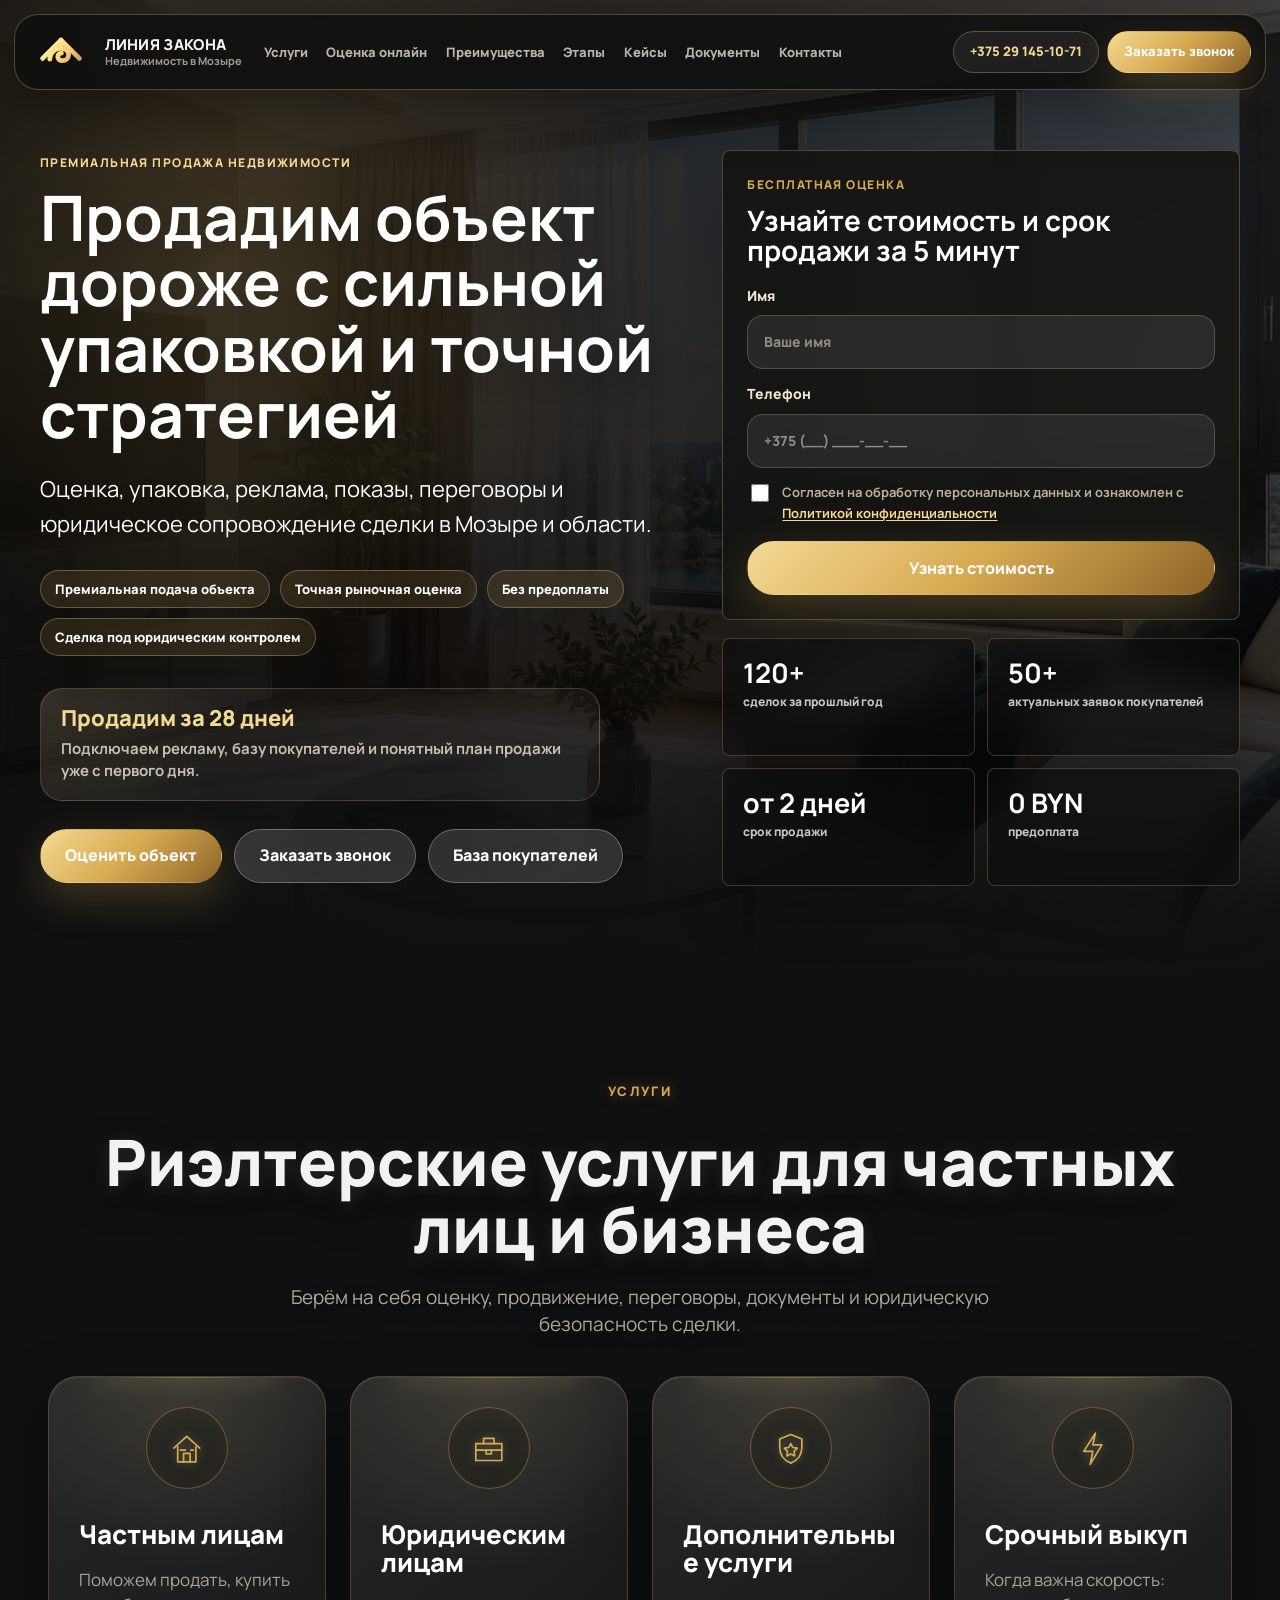
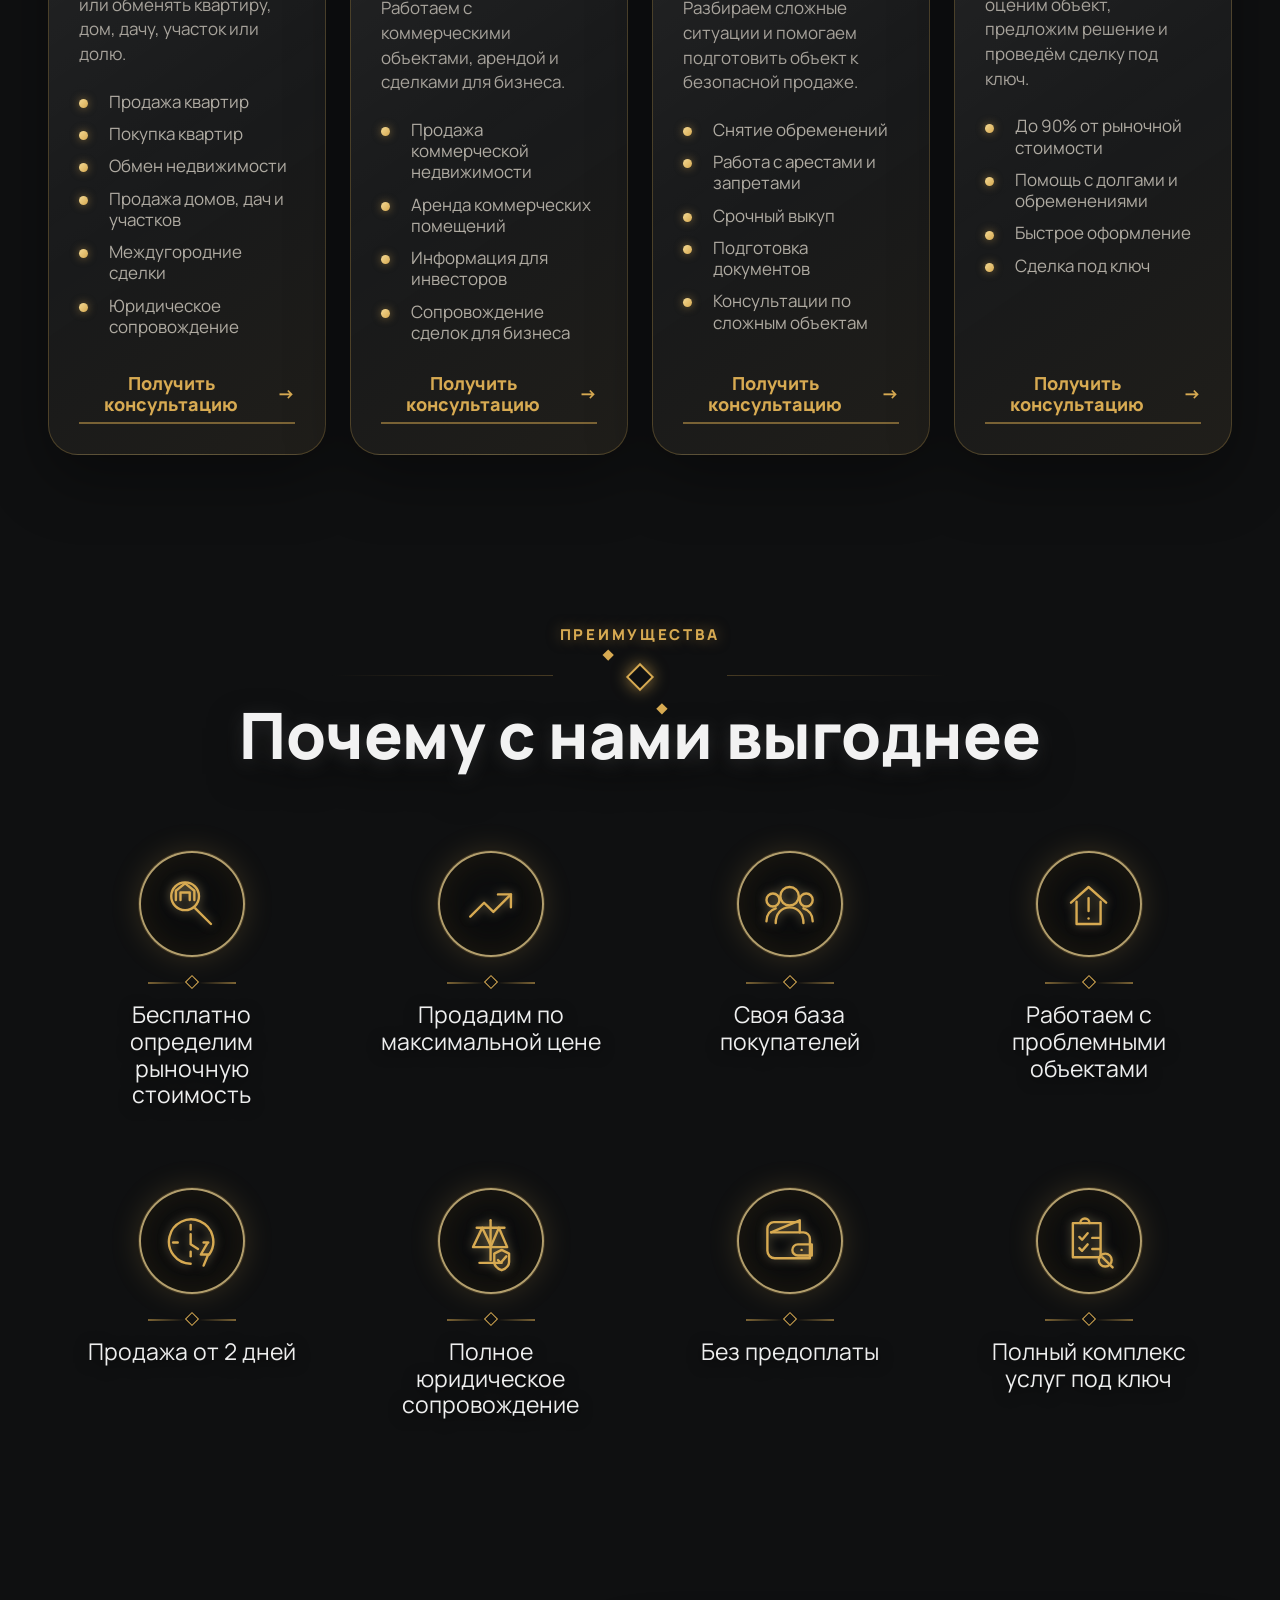
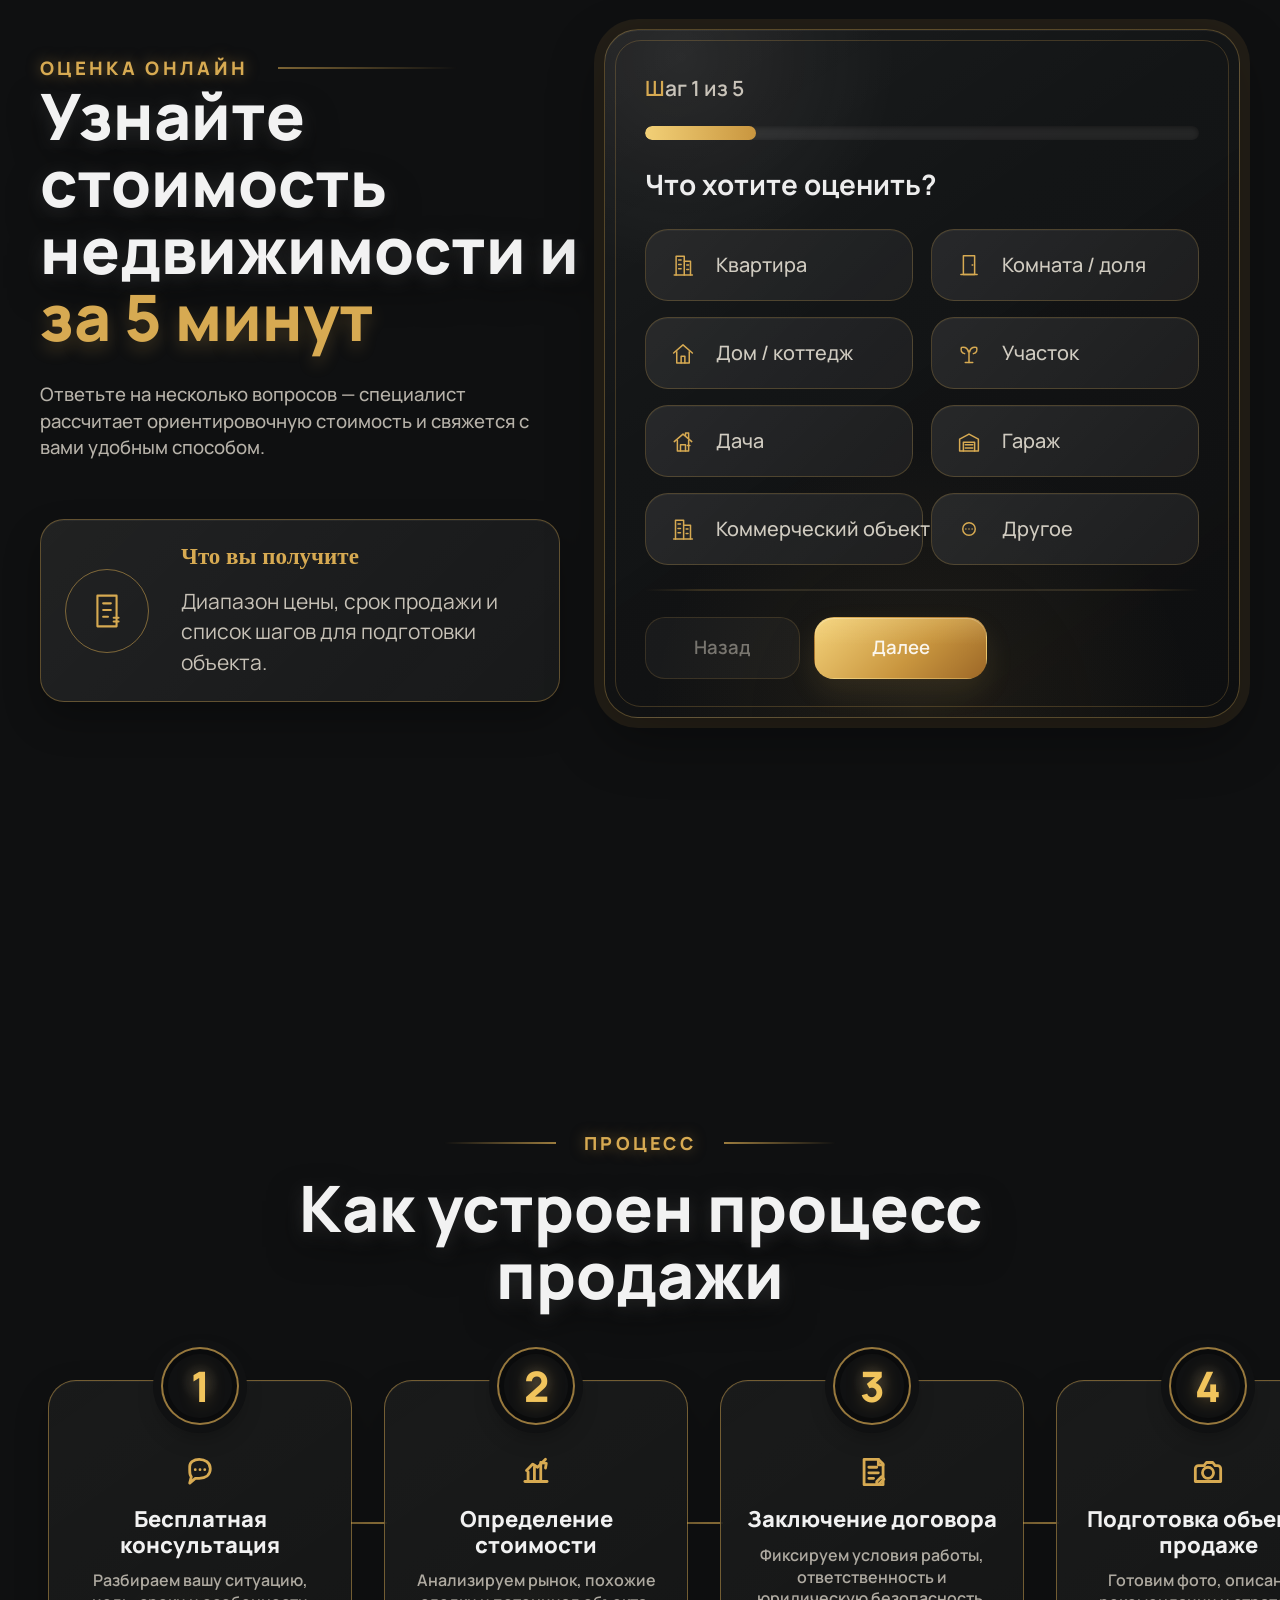
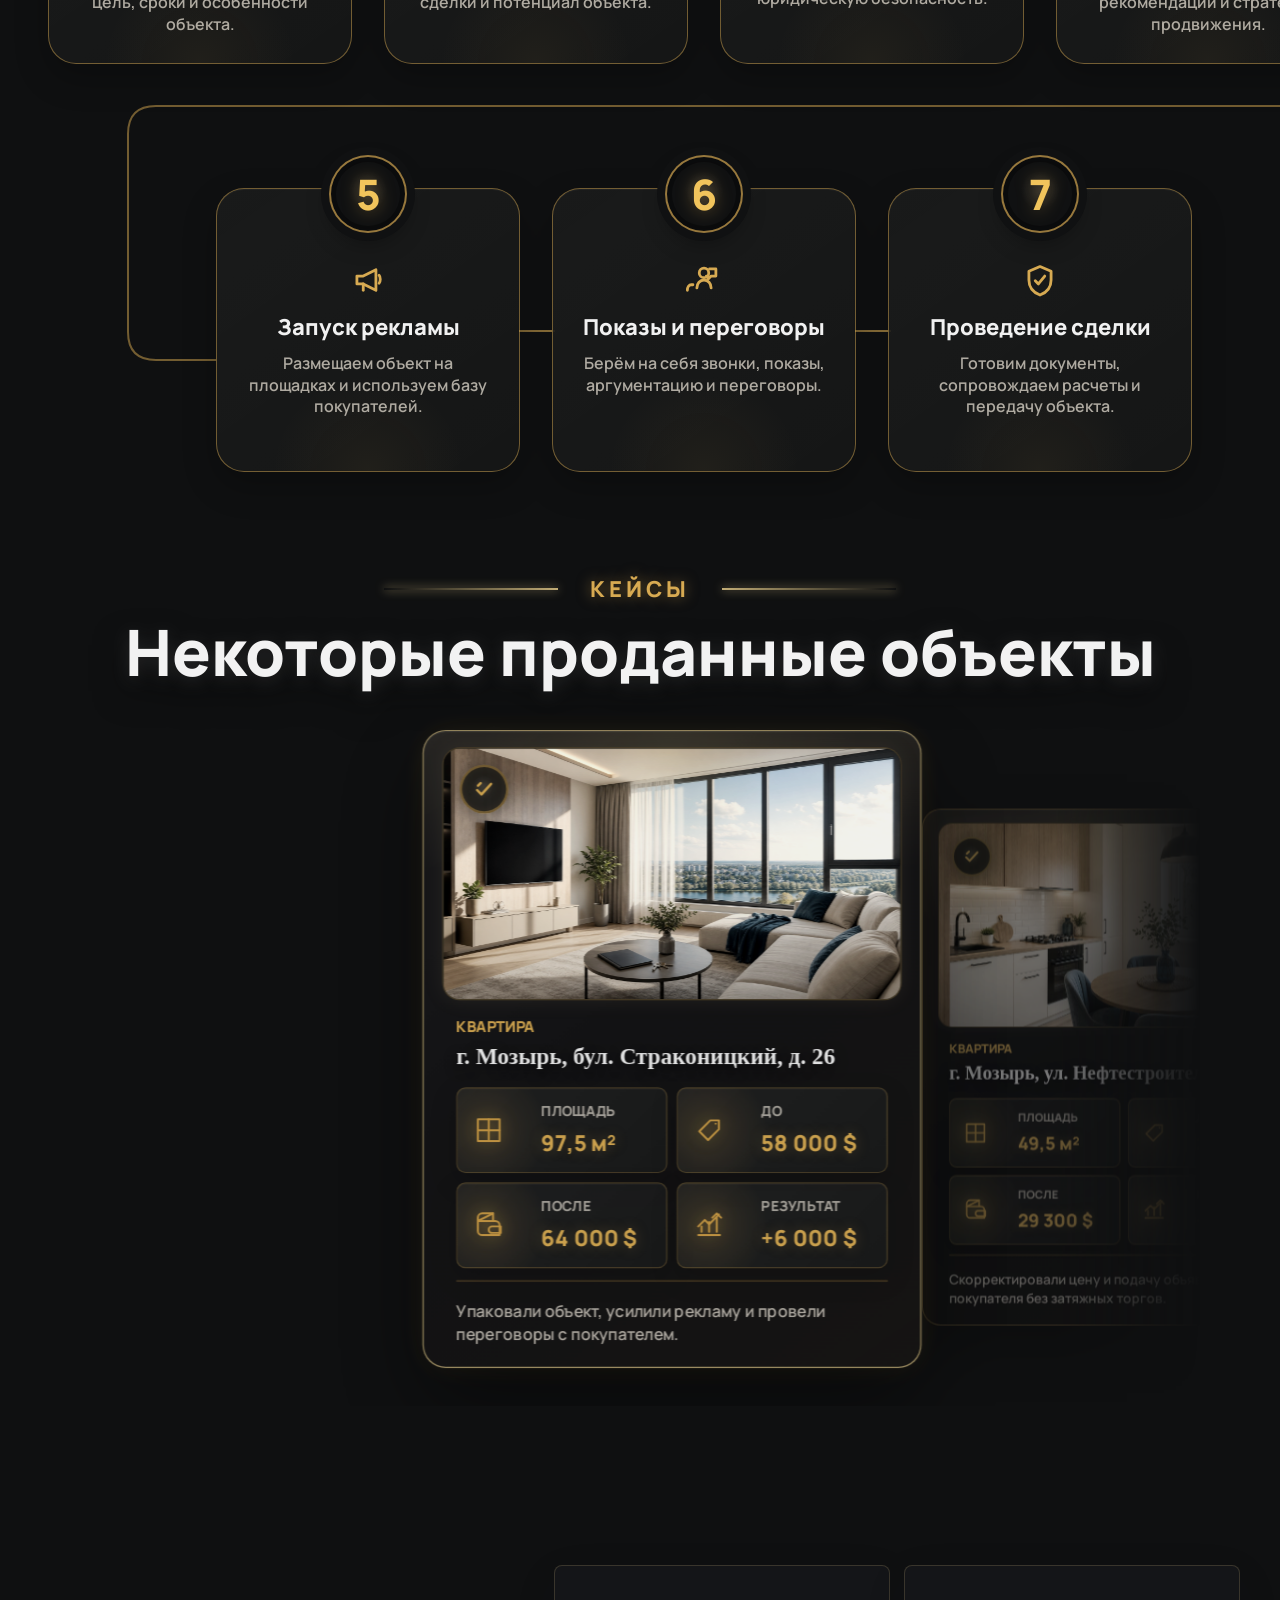
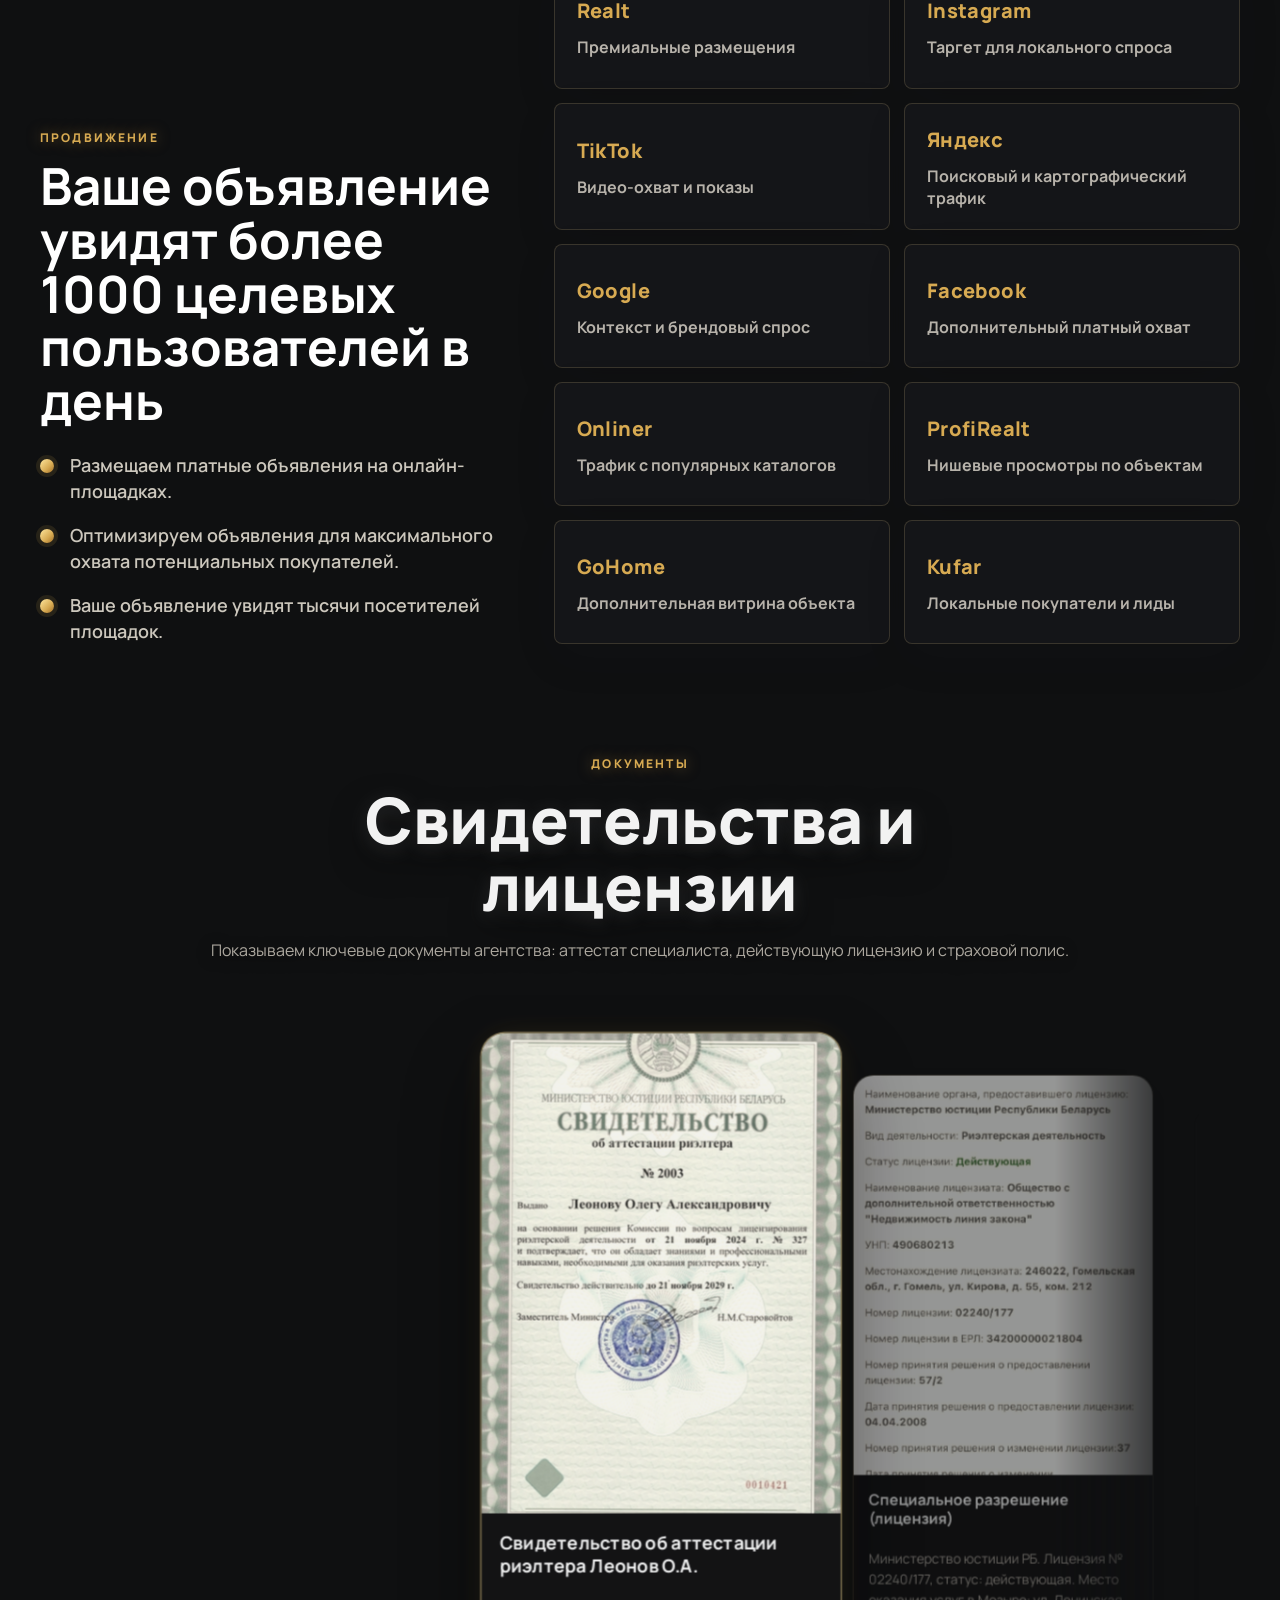
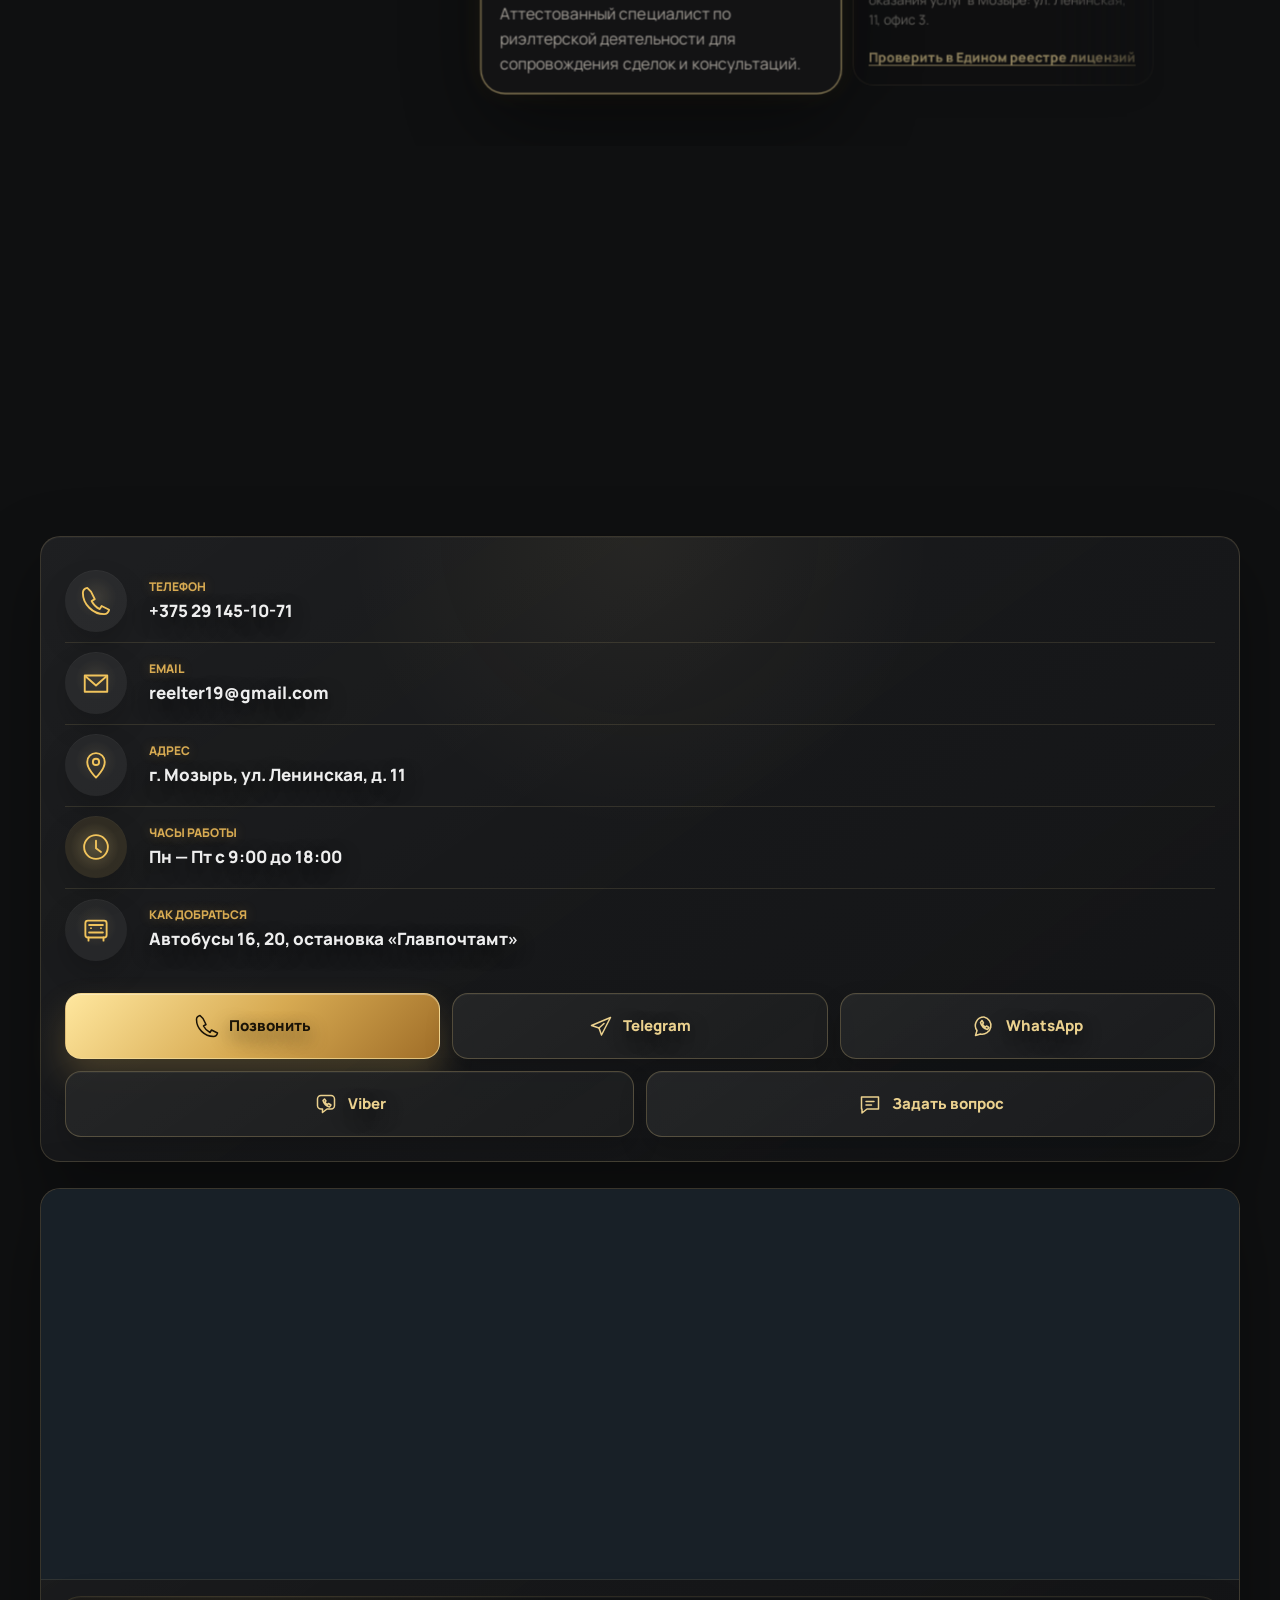
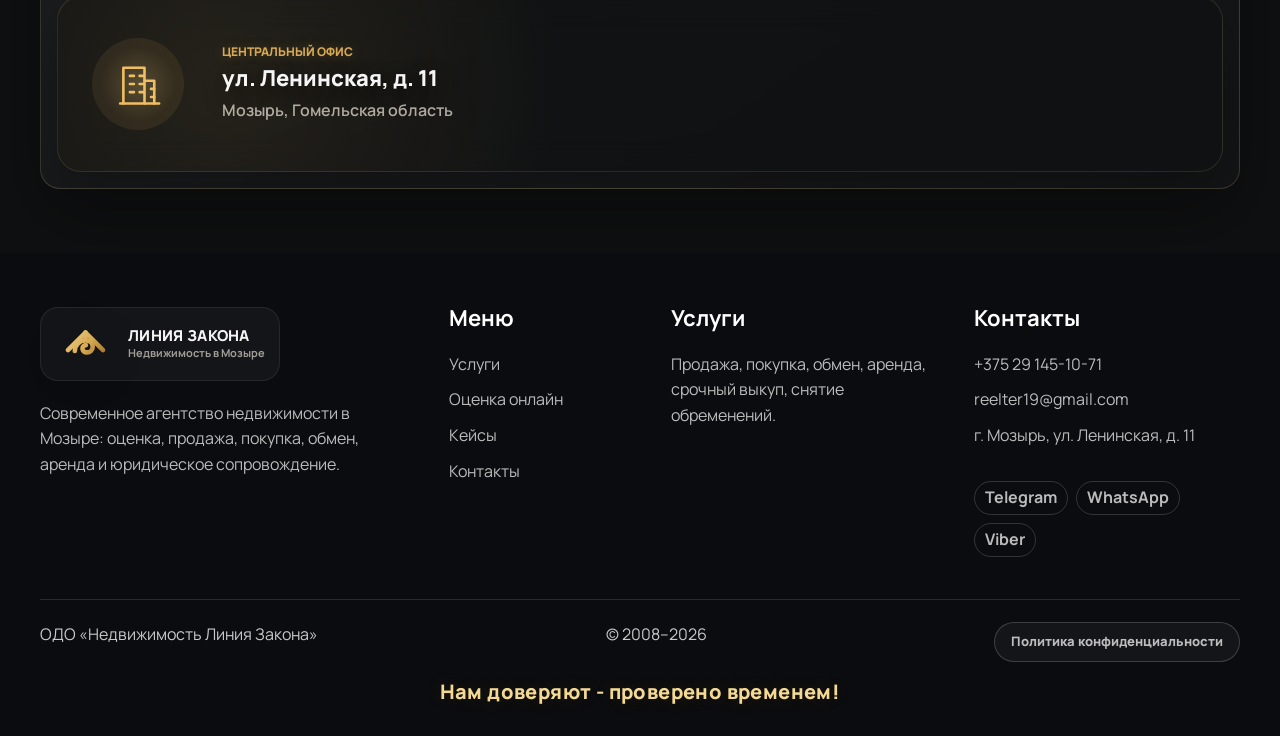
==== commit 8085ac20: "Fix valuation heading and update license image" ====
--- a/index.html
+++ b/index.html
@@ -365,7 +365,12 @@
         <div class="container quiz-layout">
           <div class="quiz-copy reveal">
             <p class="eyebrow">Оценка онлайн</p>
-            <h2>Узнайте<br />стоимость<br />недвижимости<br /><span>за 5 минут</span></h2>
+            <h2>
+              <span>Узнайте</span>
+              <span>стоимость</span>
+              <span class="nowrap-line">недвижимости&nbsp;и</span>
+              <span class="accent-line">за 5 минут</span>
+            </h2>
             <p>Ответьте на несколько вопросов — специалист рассчитает ориентировочную стоимость и свяжется с вами удобным способом.</p>
             <div class="callout">
               <span class="callout-icon" aria-hidden="true">
@@ -871,7 +876,7 @@
                 <p>Аттестованный специалист по риэлтерской деятельности для сопровождения сделок и консультаций.</p>
               </article>
               <article>
-                <img src="assets/docs/license.png" alt="Специальное разрешение лицензия на риэлтерскую деятельность" loading="lazy" />
+                <img src="assets/docs/license-lineya-zakona.jpg" alt="Карточка лицензии ОДО Недвижимость линия закона на риэлтерскую деятельность" loading="lazy" />
                 <h3>Специальное разрешение (лицензия)</h3>
                 <p>Министерство юстиции РБ. Лицензия № 02240/177, статус: действующая. Место оказания услуг в Мозыре: ул. Ленинская, 11, офис 3.</p>
                 <a class="doc-link" href="https://license.gov.by/onelicense/189778" target="_blank" rel="noopener noreferrer">Проверить в Едином реестре лицензий</a>
--- a/styles.css
+++ b/styles.css
@@ -3753,7 +3753,15 @@
     0 8px 16px rgba(0, 0, 0, 0.54);
 }
 
-.valuation .quiz-copy h2 span {
+.valuation .quiz-copy h2 > span {
+  display: block;
+}
+
+.valuation .quiz-copy h2 .nowrap-line {
+  white-space: nowrap;
+}
+
+.valuation .quiz-copy h2 .accent-line {
   color: #d7aa52;
   text-shadow: 0 8px 16px rgba(215, 170, 82, 0.22);
 }
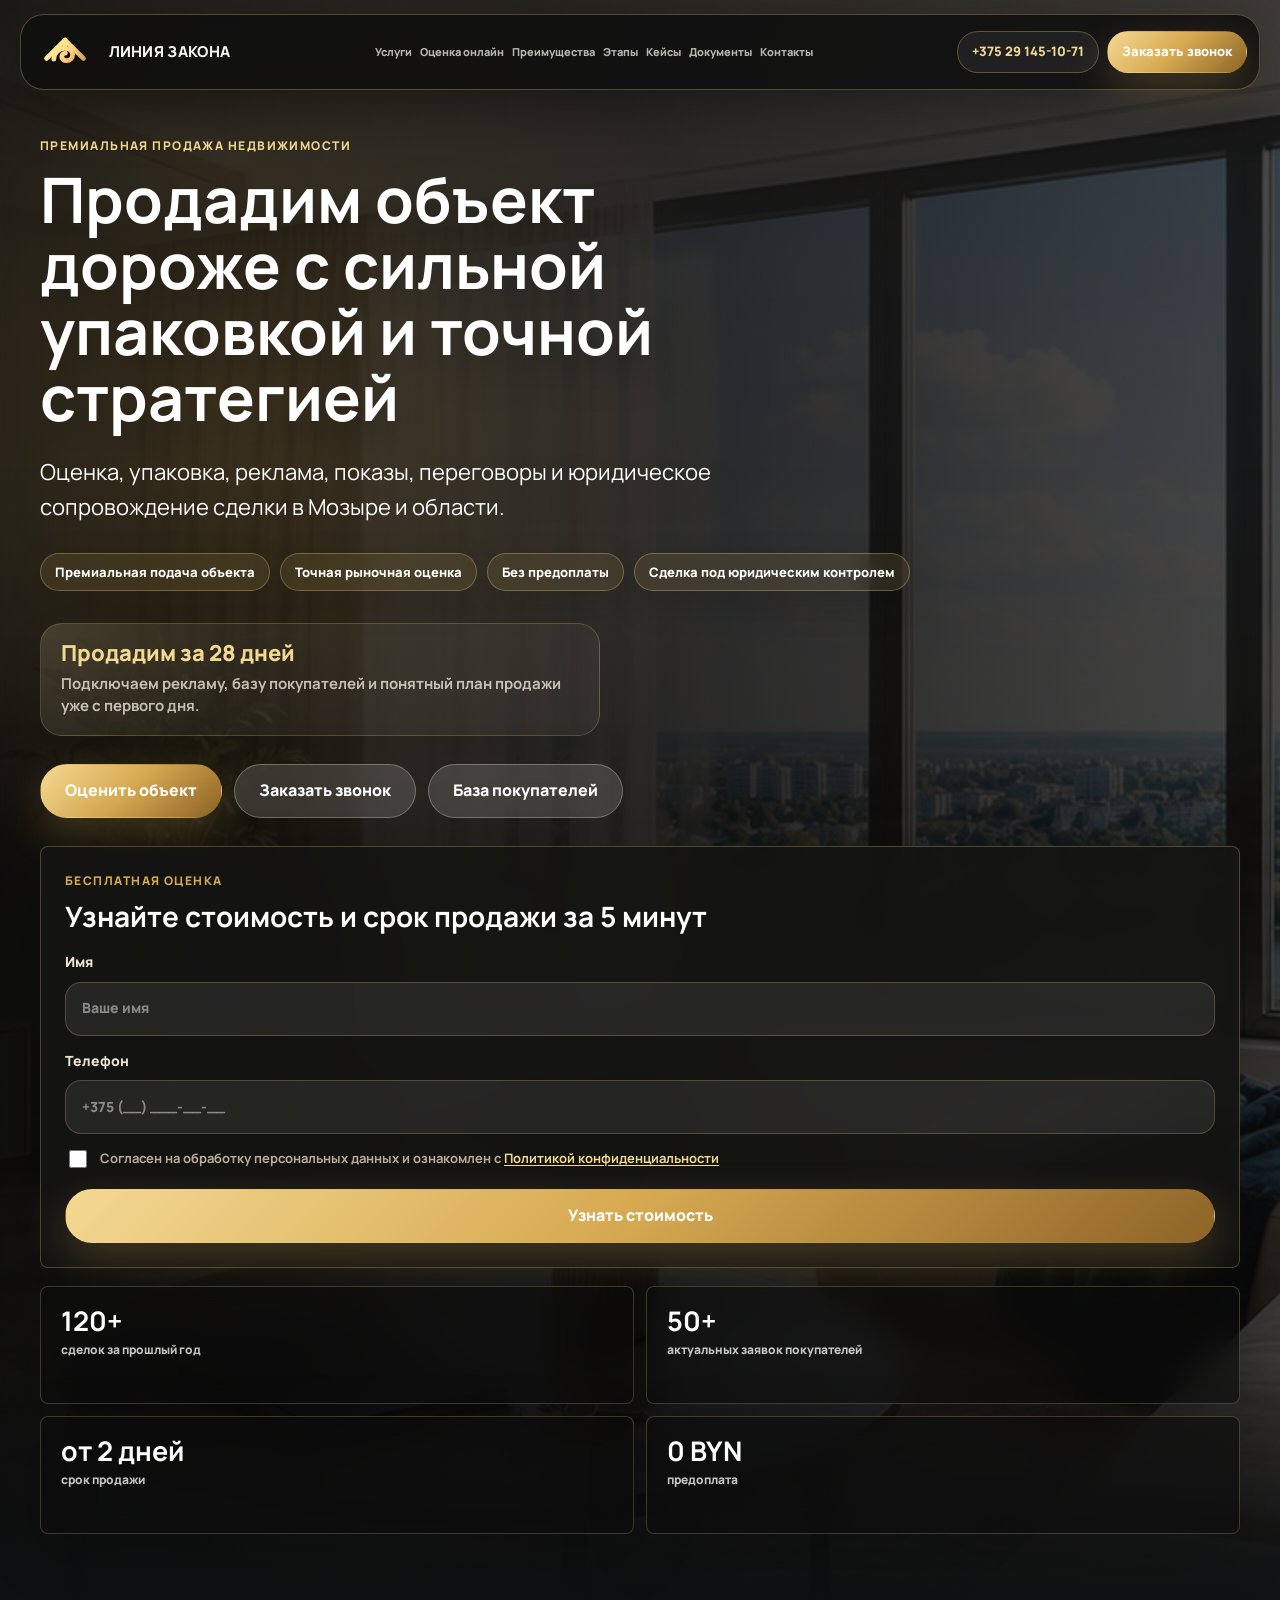
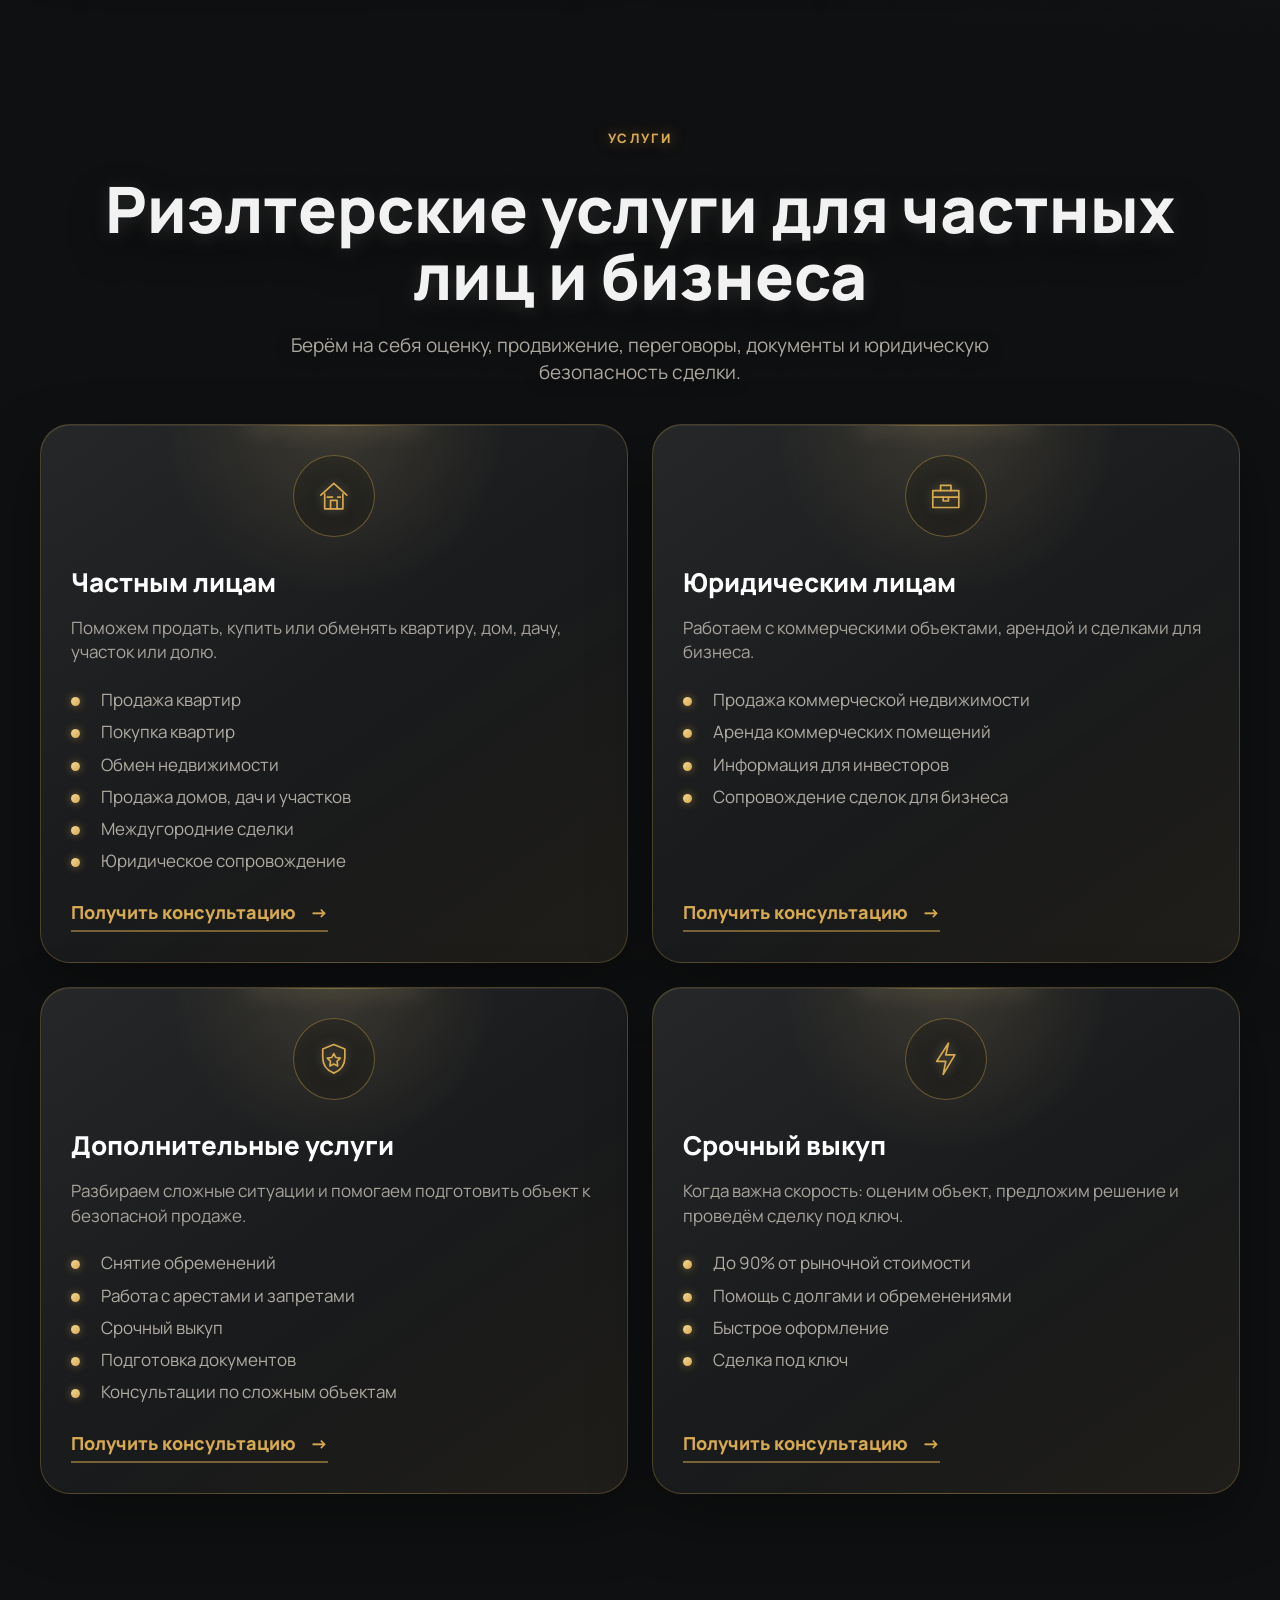
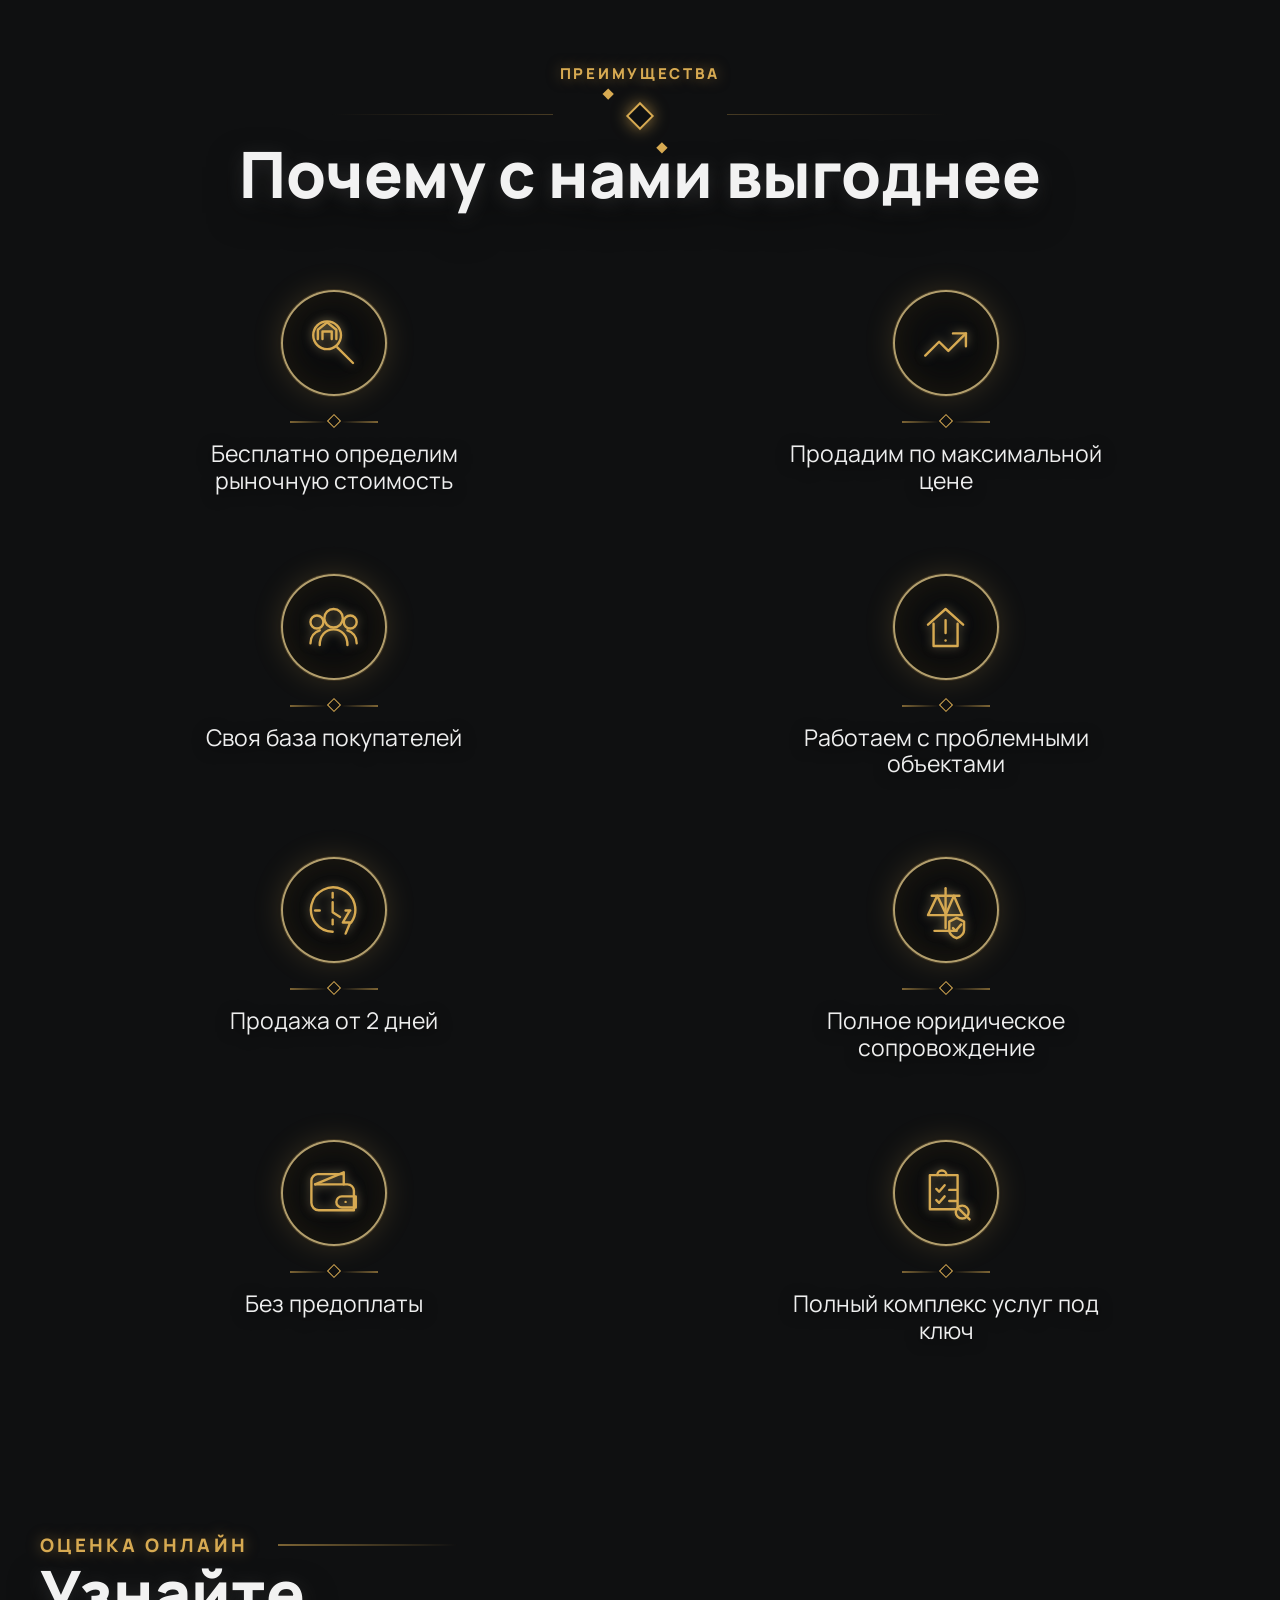
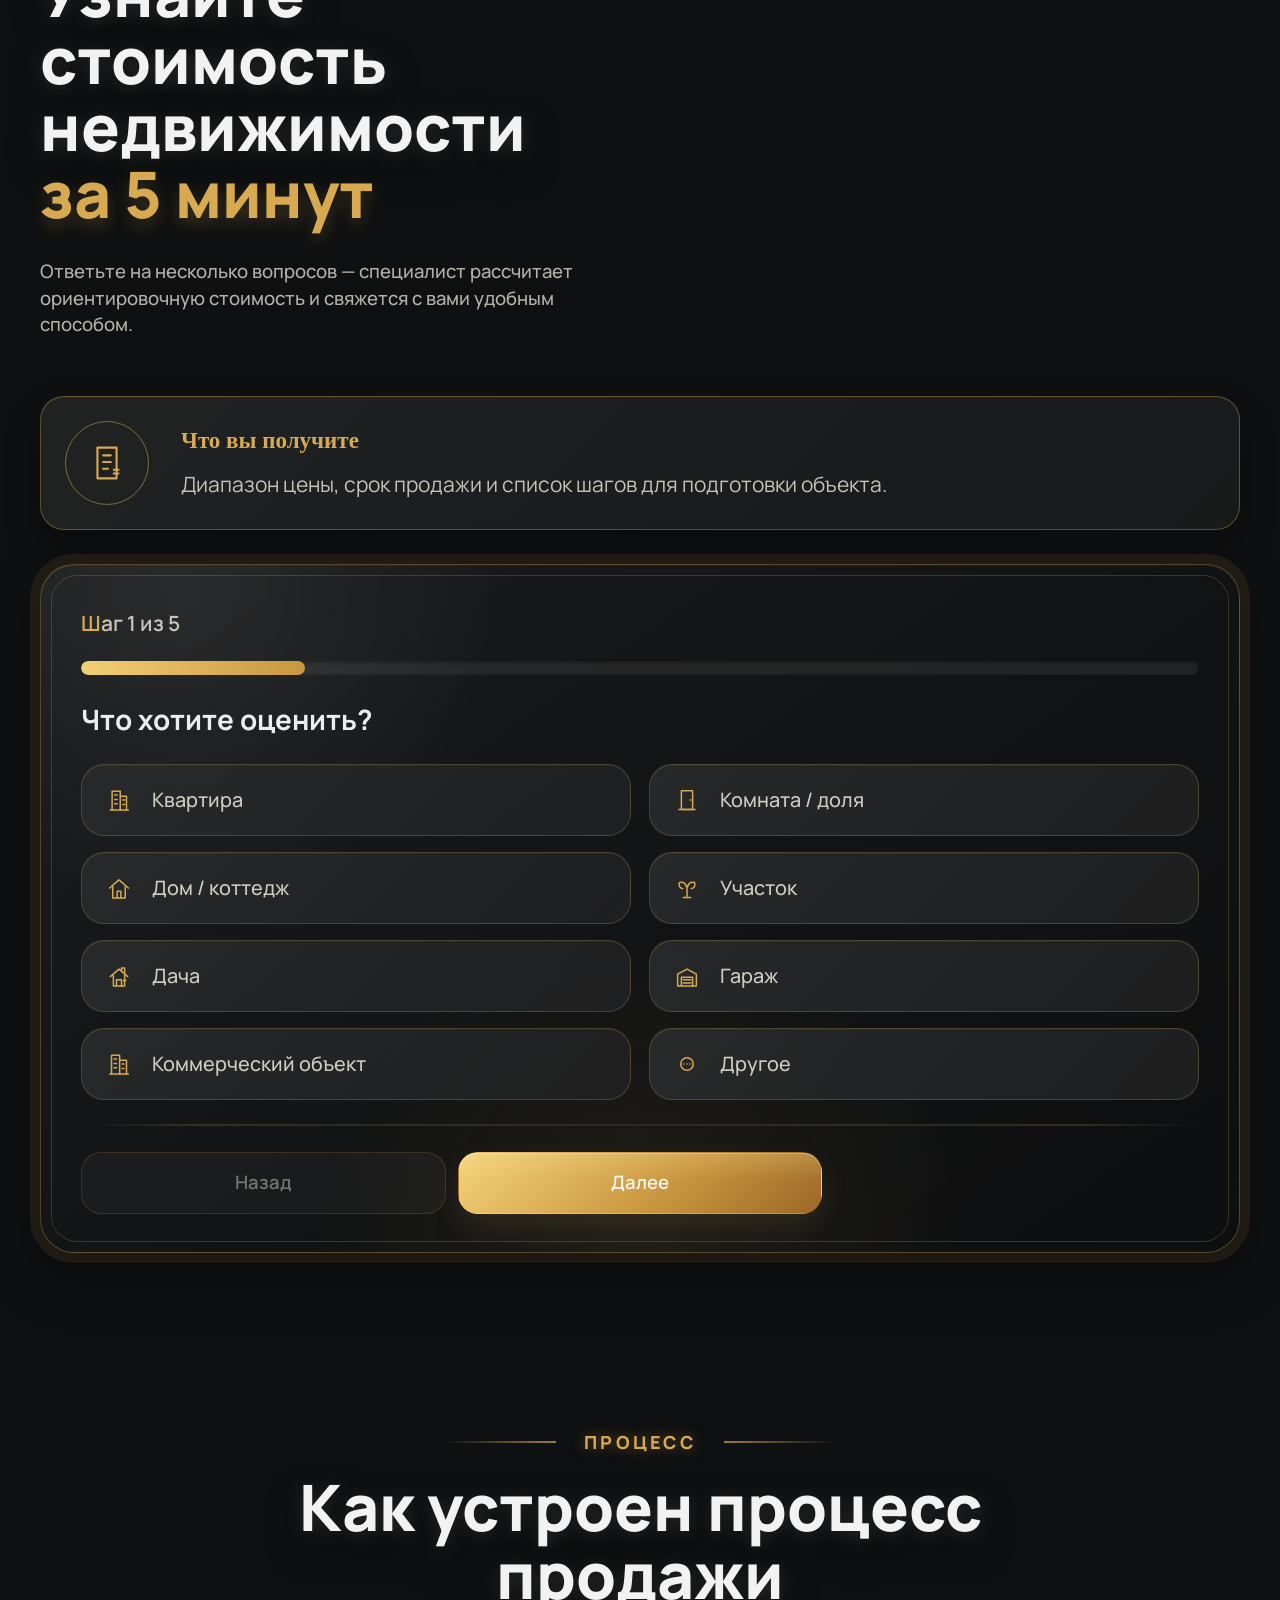
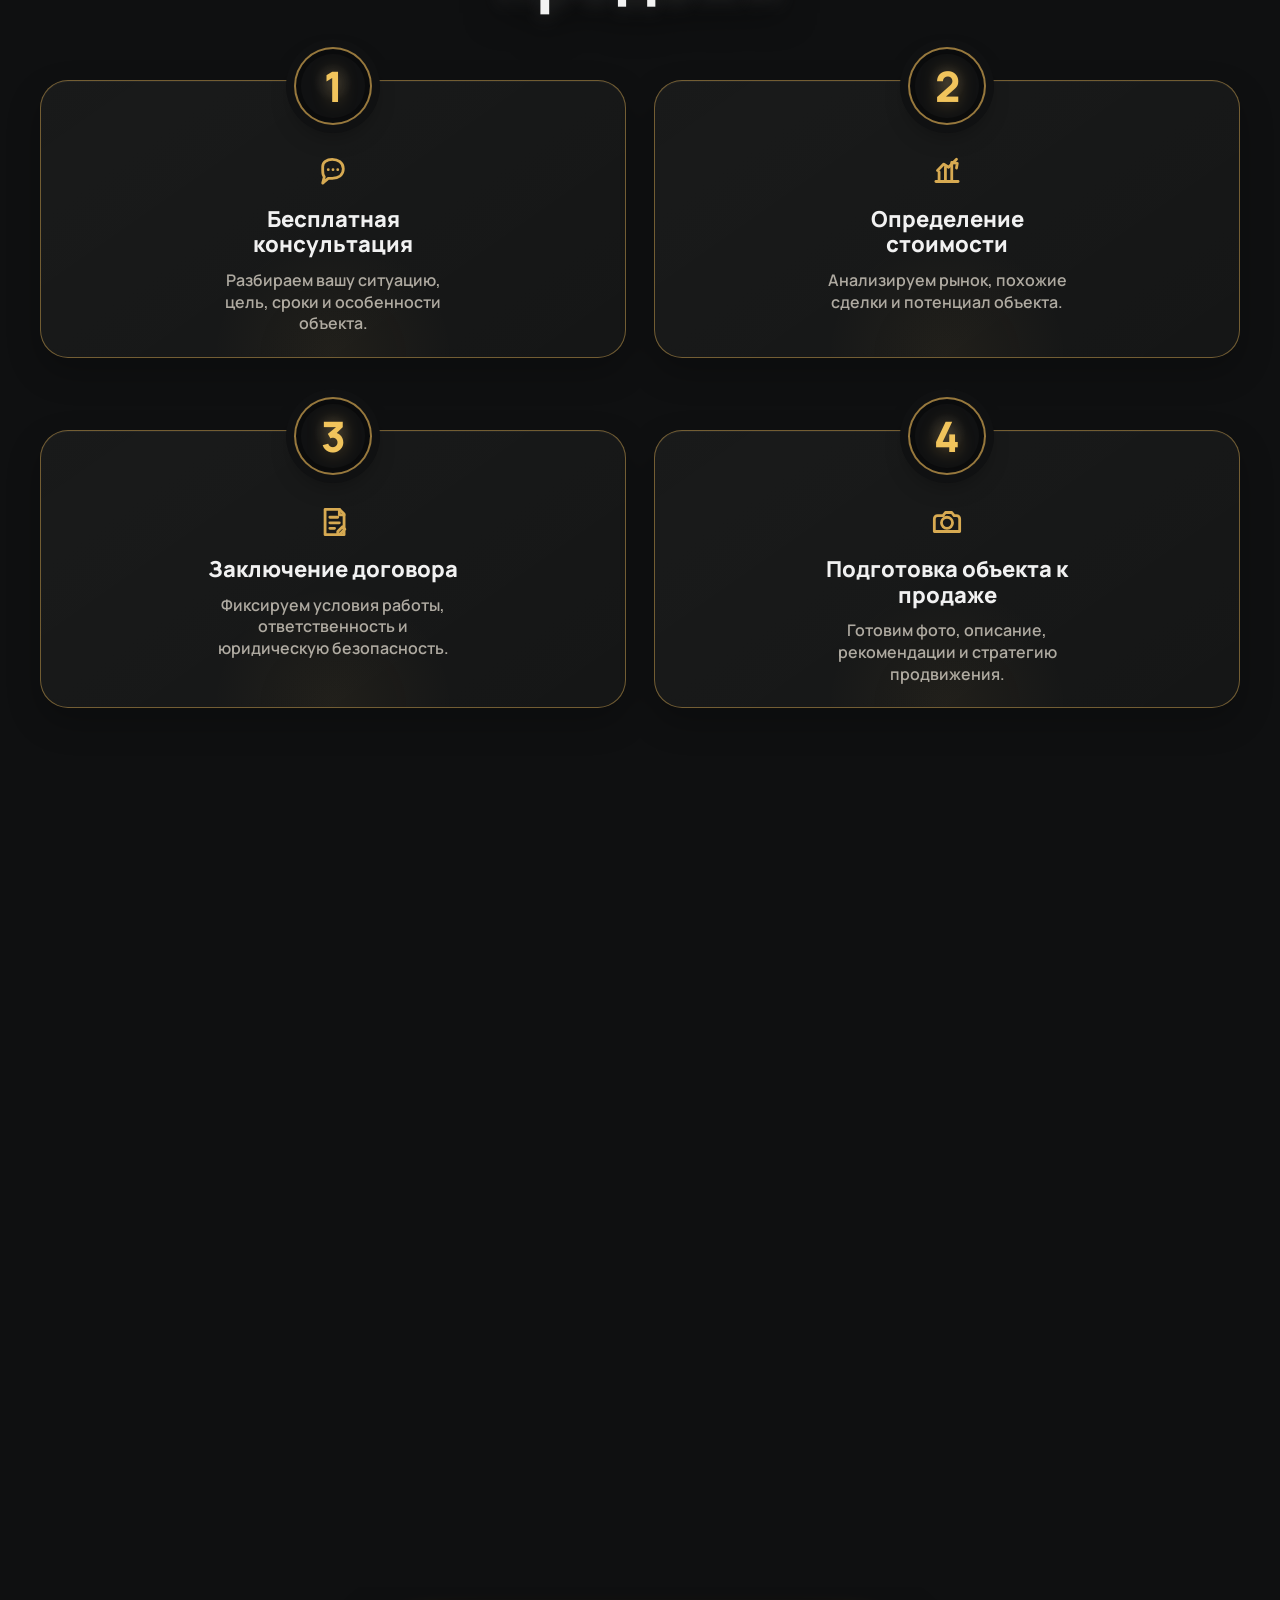
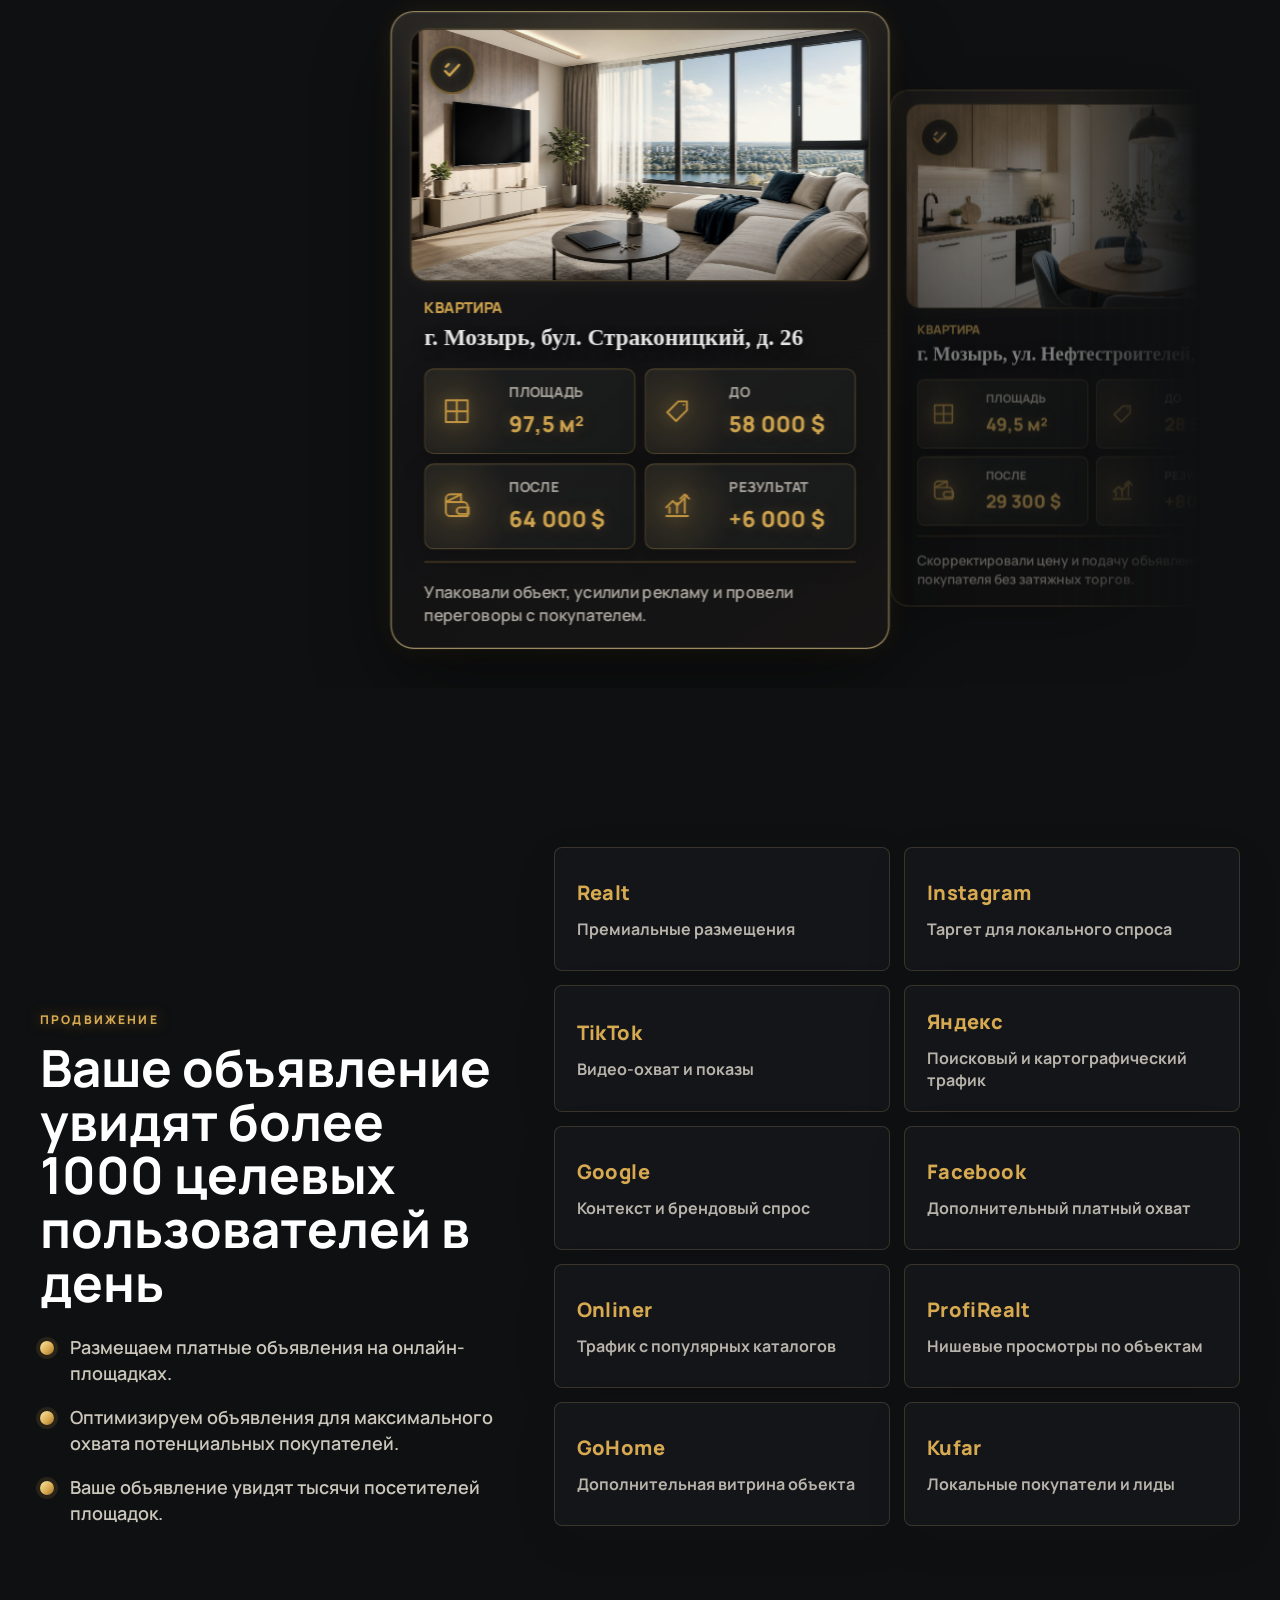
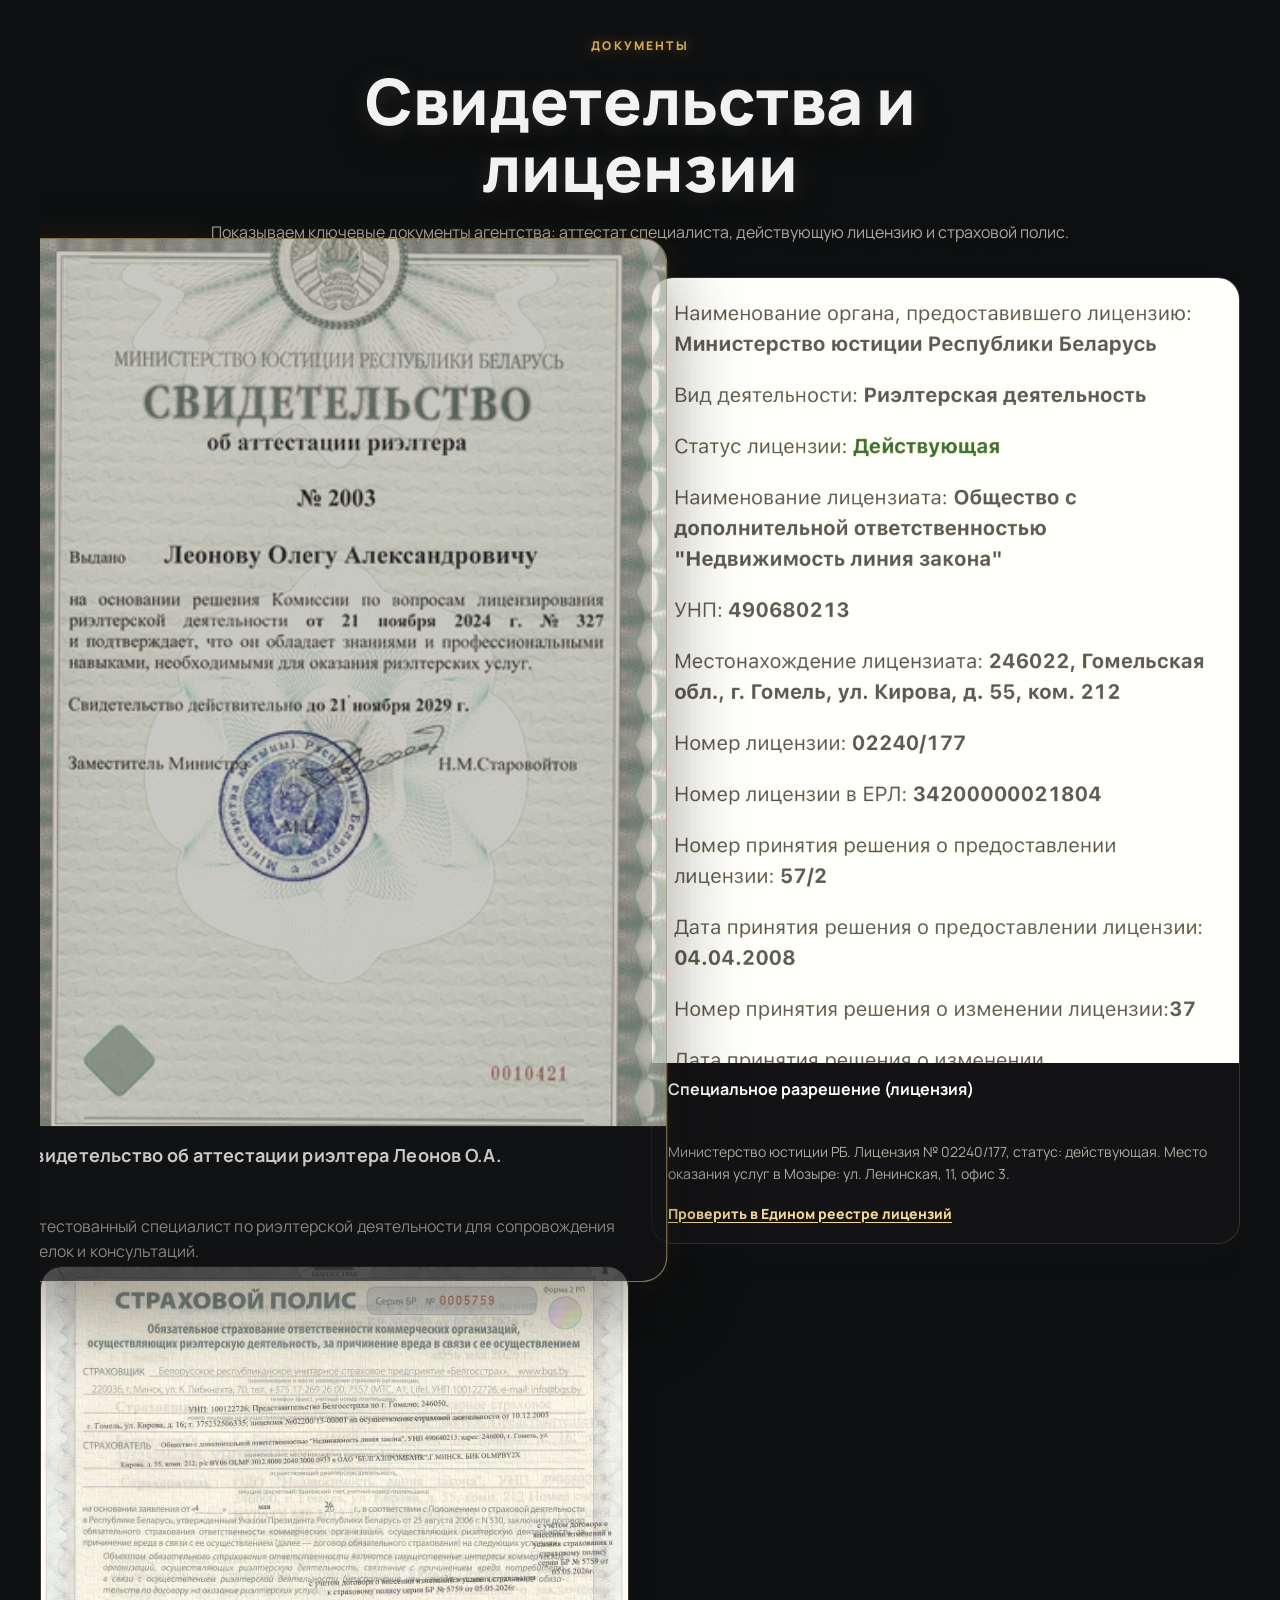
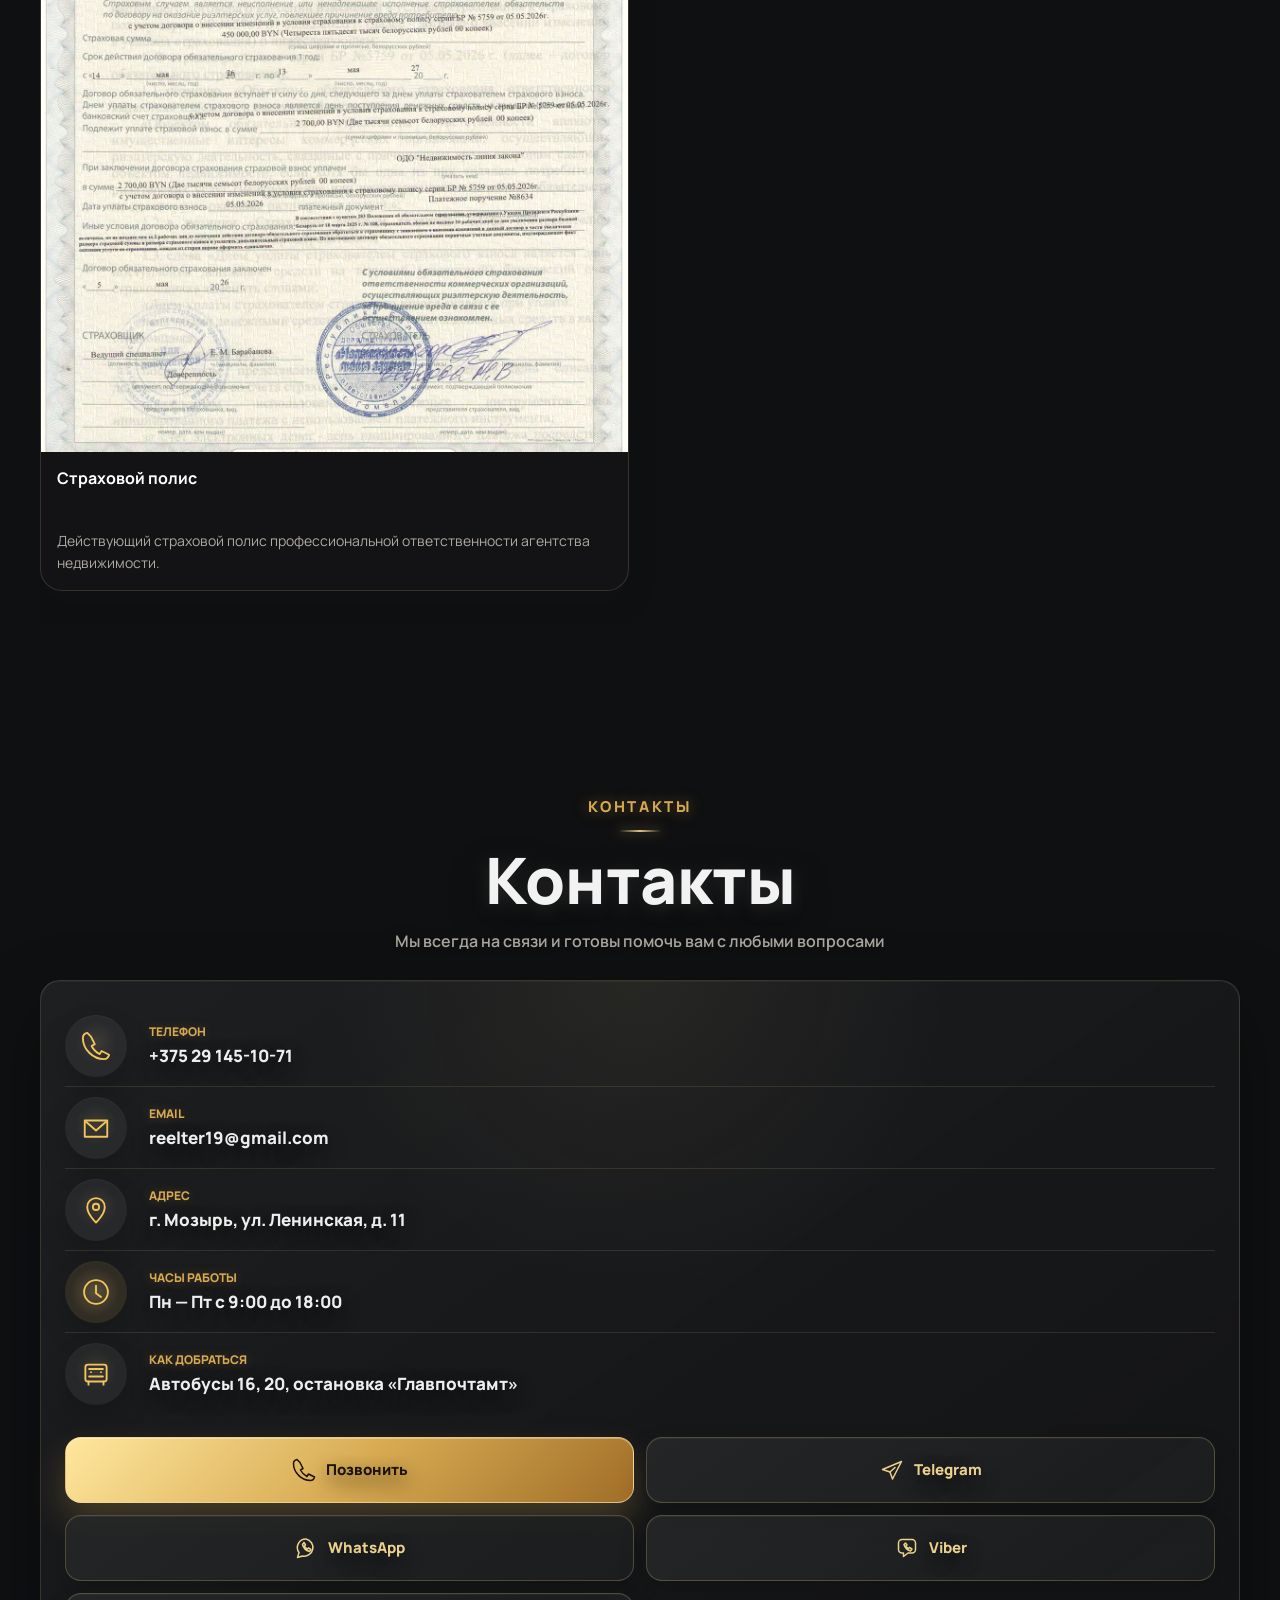
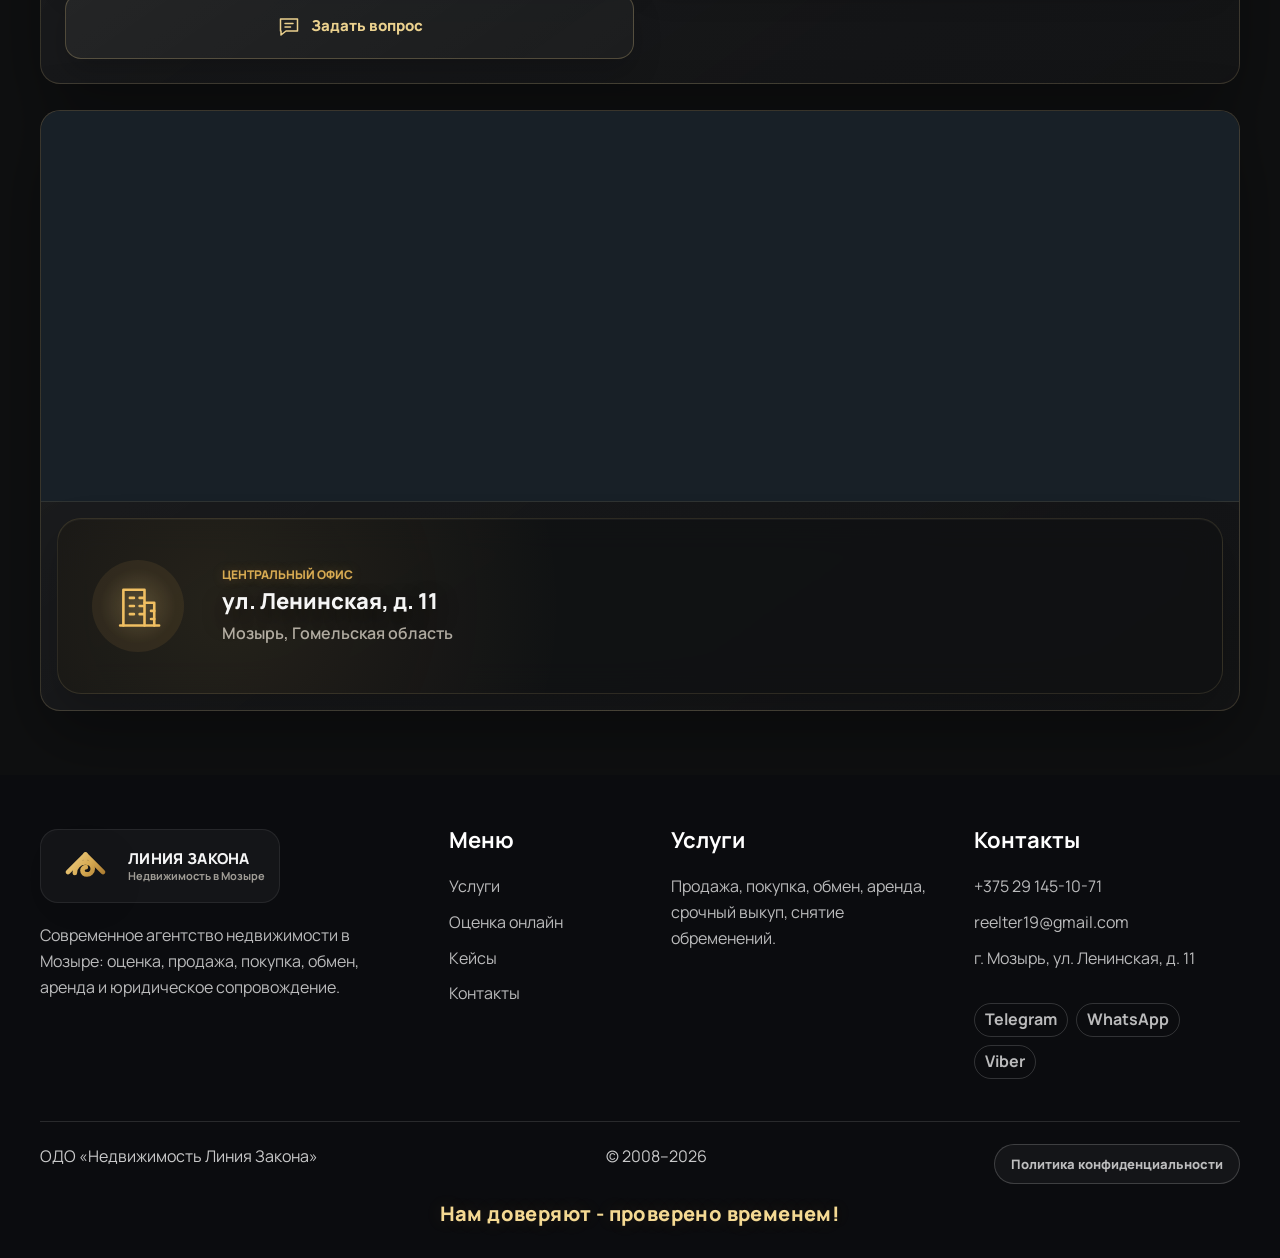
==== commit 207d721a: "Remove extra letter from valuation heading" ====
--- a/index.html
+++ b/index.html
@@ -368,7 +368,7 @@
             <h2>
               <span>Узнайте</span>
               <span>стоимость</span>
-              <span class="nowrap-line">недвижимости&nbsp;и</span>
+              <span class="nowrap-line">недвижимости</span>
               <span class="accent-line">за 5 минут</span>
             </h2>
             <p>Ответьте на несколько вопросов — специалист рассчитает ориентировочную стоимость и свяжется с вами удобным способом.</p>
--- a/styles.css
+++ b/styles.css
@@ -3989,7 +3989,7 @@
   box-shadow: inherit;
 }
 
-@media (max-width: 1500px) {
+@media (max-width: 1680px) {
   .valuation .container {
     width: min(1540px, calc(100% - 80px));
   }
@@ -7020,3 +7020,182 @@
     font-size: 11px;
   }
 }
+
+/* Desktop adaptive pass */
+@media (max-width: 1460px) {
+  .site-header {
+    width: min(1240px, calc(100% - 24px));
+    gap: 14px;
+    padding: 10px 12px;
+  }
+
+  .nav {
+    gap: 10px;
+    font-size: 12px;
+  }
+
+  .header-actions .btn-small {
+    padding-inline: 14px;
+  }
+
+  .hero {
+    padding-top: 136px;
+  }
+
+  .hero-grid {
+    grid-template-columns: minmax(0, 1fr) minmax(340px, 0.88fr);
+    gap: 32px;
+    align-items: start;
+  }
+
+  .benefits .container,
+  .services .container,
+  .valuation .container,
+  .process .container,
+  .cases .container,
+  .contacts .container {
+    width: min(var(--container), calc(100% - 56px));
+  }
+
+  .benefit-grid,
+  .services .service-grid,
+  .docs-grid,
+  .documents-block .docs-grid {
+    grid-template-columns: repeat(2, minmax(0, 1fr));
+  }
+
+  .documents-block .docs-grid {
+    display: grid;
+    width: 100%;
+    padding: 0;
+    overflow: visible;
+    scroll-padding-inline: 0;
+    scroll-snap-type: none;
+    -webkit-mask-image: none;
+    mask-image: none;
+  }
+
+  .documents-block .docs-grid article {
+    flex: none;
+    opacity: 1;
+    filter: none;
+    transform: none;
+    will-change: auto;
+  }
+
+  .benefit-card,
+  .services .service-card {
+    min-height: auto;
+  }
+
+  .valuation {
+    min-height: auto;
+    padding: 88px 0 96px;
+  }
+
+  .valuation .quiz-layout {
+    grid-template-columns: 1fr;
+    gap: 34px;
+  }
+
+  .valuation .quiz-copy,
+  .valuation .quiz-card,
+  .valuation .callout {
+    width: 100%;
+    max-width: none;
+  }
+
+  .valuation .quiz-copy {
+    padding-top: 0;
+  }
+
+  .valuation .quiz-card {
+    min-height: auto;
+  }
+
+  .valuation .option-grid span {
+    white-space: normal;
+  }
+
+  .valuation .quiz-actions {
+    grid-template-columns: repeat(3, minmax(0, 1fr));
+  }
+
+  .process {
+    min-height: auto;
+    padding: 76px 0;
+  }
+
+  .process .timeline {
+    width: 100%;
+    grid-template-columns: repeat(2, minmax(0, 1fr));
+    grid-template-rows: auto;
+    gap: 72px 28px;
+  }
+
+  .process .timeline::before,
+  .process .timeline::after,
+  .process .timeline-card::before,
+  .process .timeline-card::after,
+  .process .timeline-card:nth-child(5)::after {
+    display: none;
+  }
+
+  .process .timeline-card:nth-child(n) {
+    grid-column: auto;
+    width: 100%;
+    transform: none;
+  }
+
+  .contacts .contacts-grid {
+    grid-template-columns: 1fr;
+  }
+
+  .contacts .contact-panel,
+  .contacts .map-card {
+    min-height: auto;
+  }
+
+  .contacts .contact-actions {
+    grid-template-columns: repeat(2, minmax(0, 1fr));
+  }
+
+  .contacts .contact-actions .btn,
+  .contacts .contact-actions .btn-primary,
+  .contacts .contact-actions .btn:nth-child(2),
+  .contacts .contact-actions .btn:nth-child(3),
+  .contacts .contact-actions .btn:nth-child(4),
+  .contacts .contact-actions .btn:nth-child(5) {
+    grid-column: auto;
+  }
+}
+
+@media (max-width: 1280px) {
+  .site-header {
+    grid-template-columns: auto minmax(0, 1fr) auto;
+    gap: 12px;
+  }
+
+  .brand-copy small {
+    display: none;
+  }
+
+  .nav {
+    justify-content: center;
+    gap: 8px;
+    font-size: 11px;
+  }
+
+  .header-actions {
+    gap: 8px;
+  }
+
+  .hero-grid {
+    grid-template-columns: 1fr;
+    gap: 28px;
+  }
+
+  .valuation .quiz-actions {
+    gap: 12px;
+  }
+}
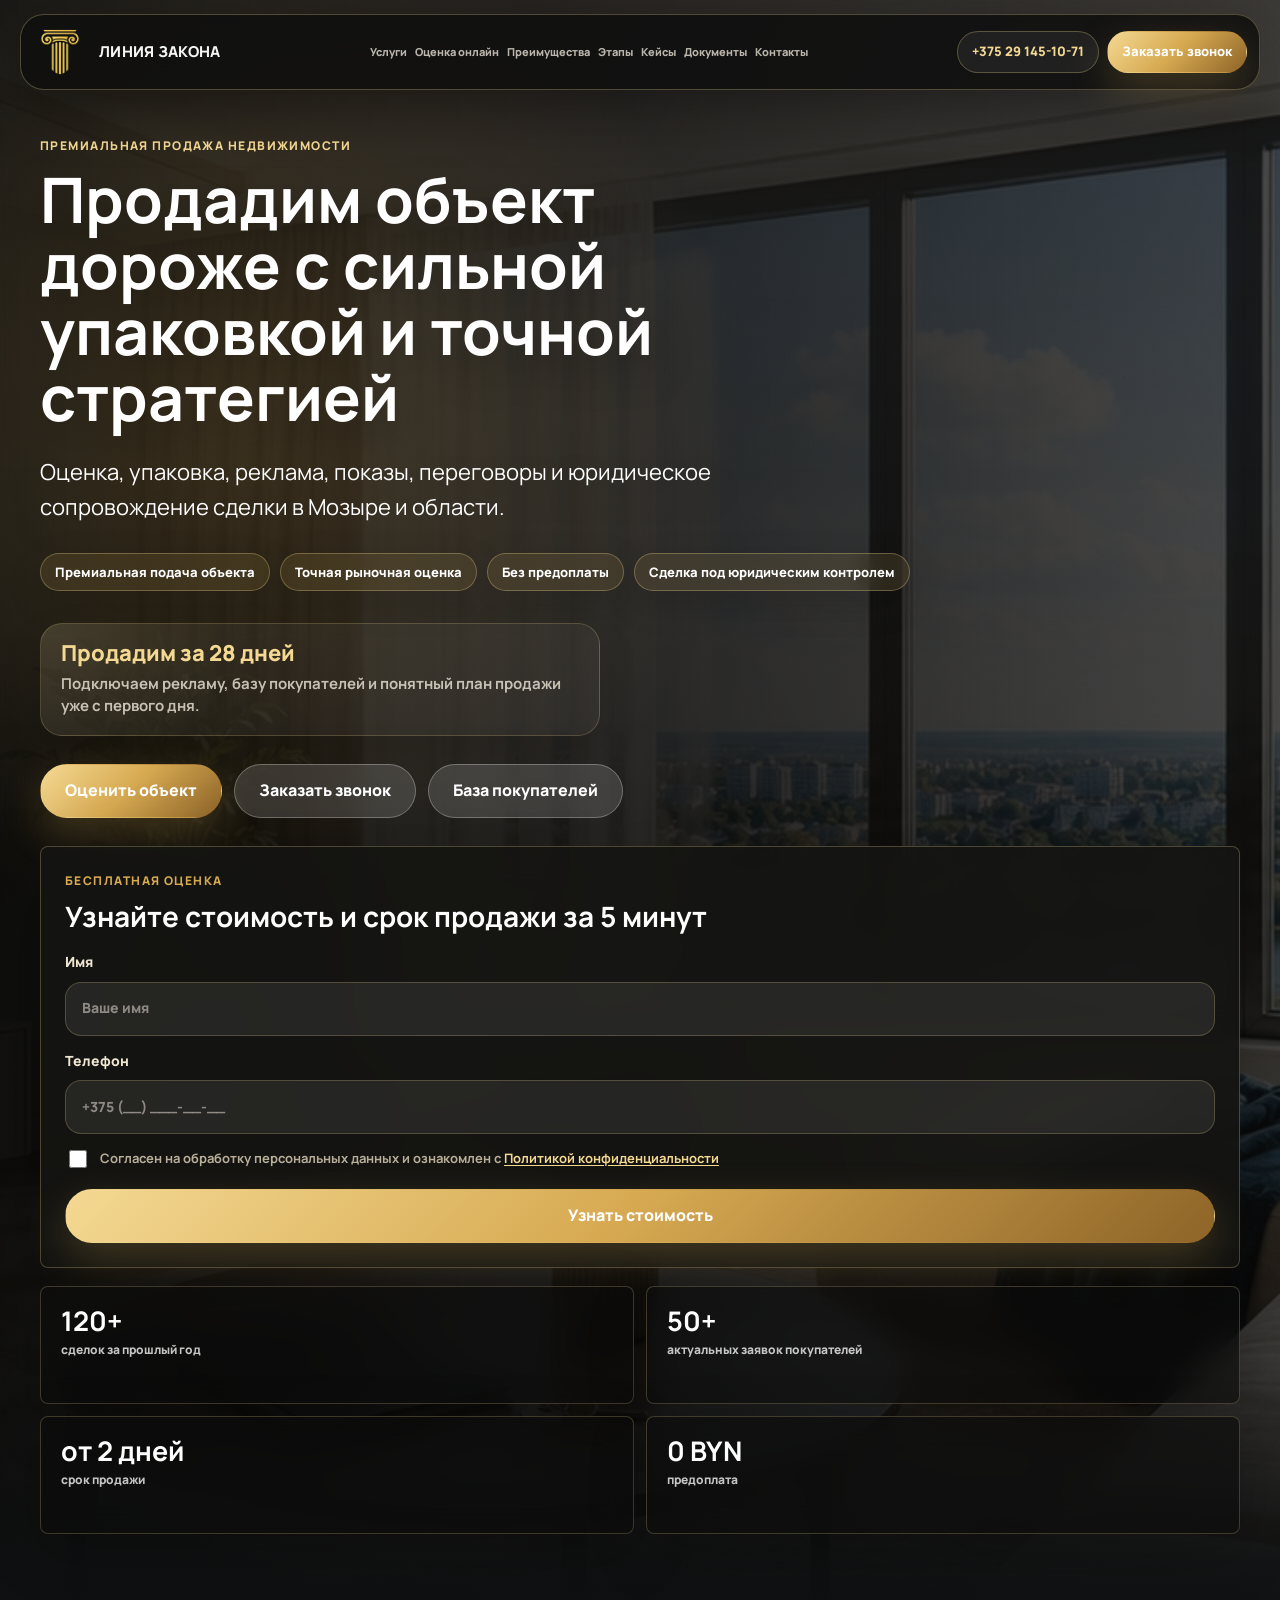
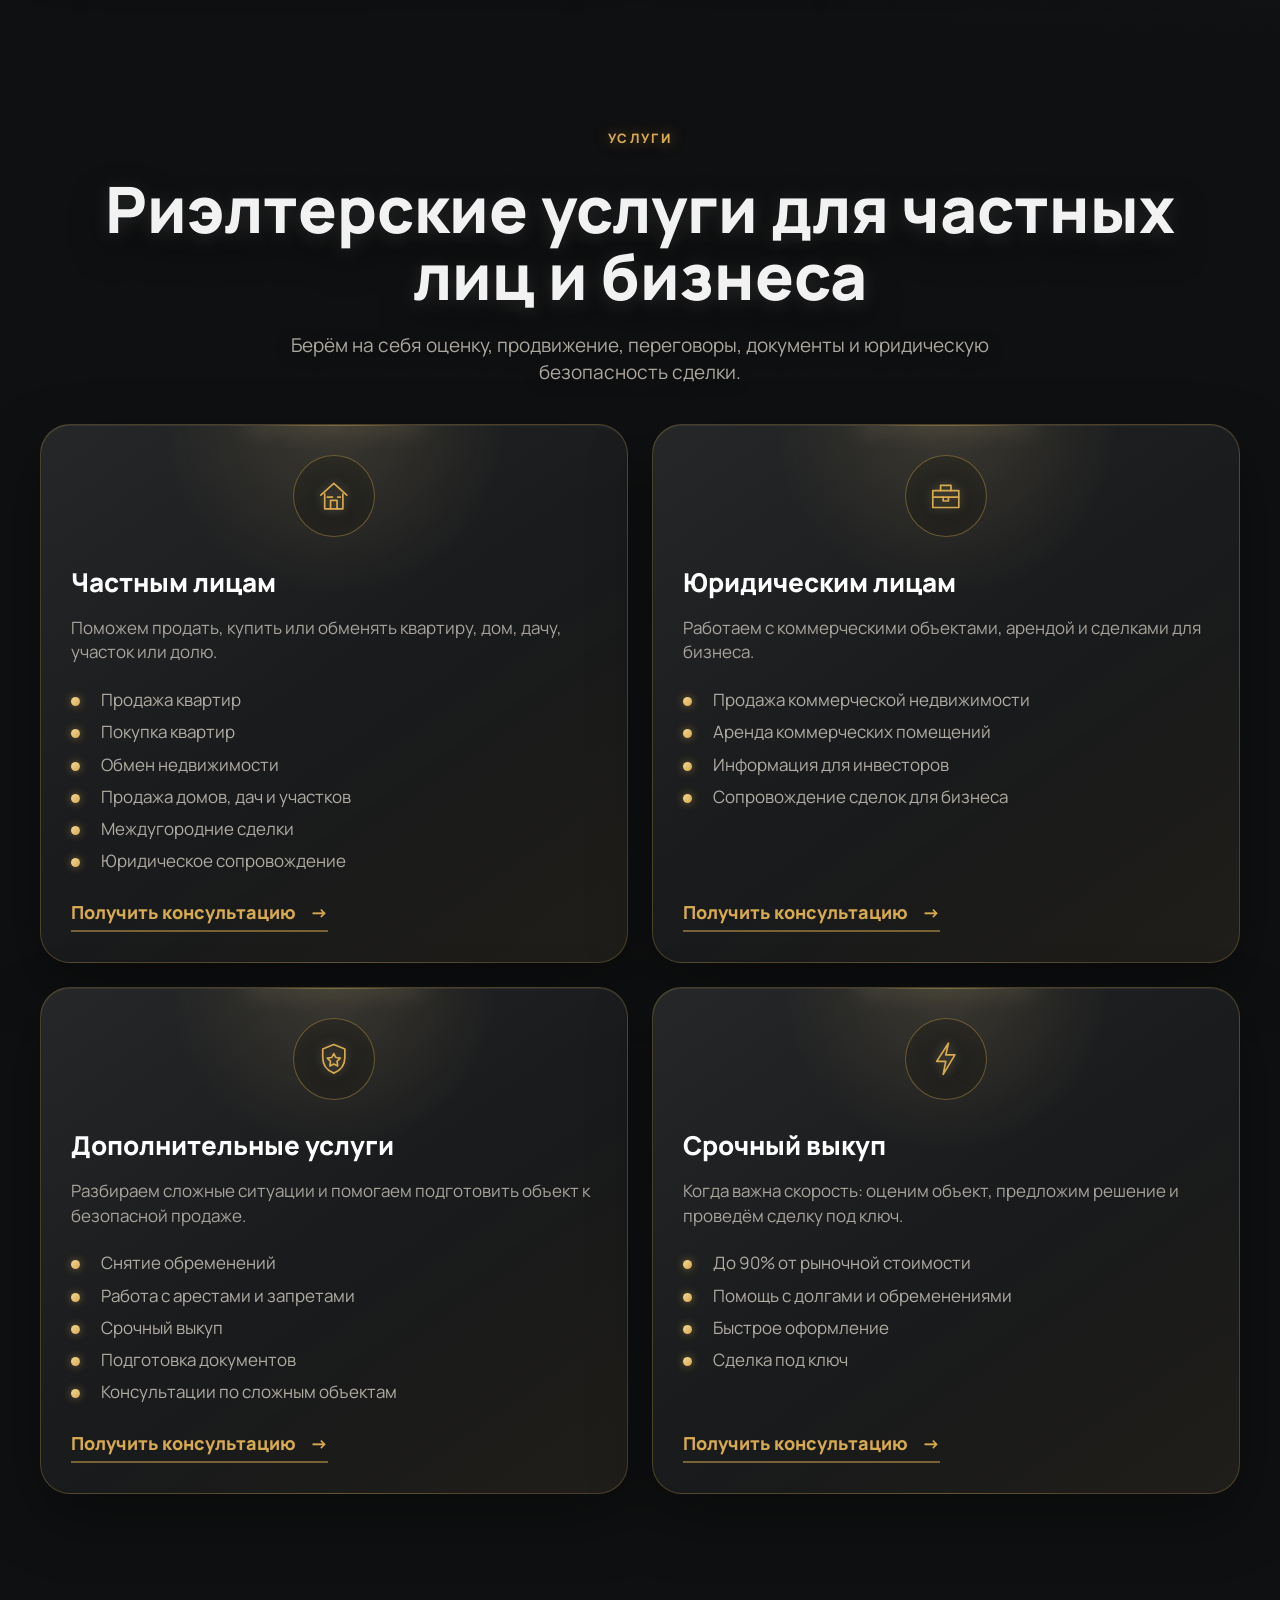
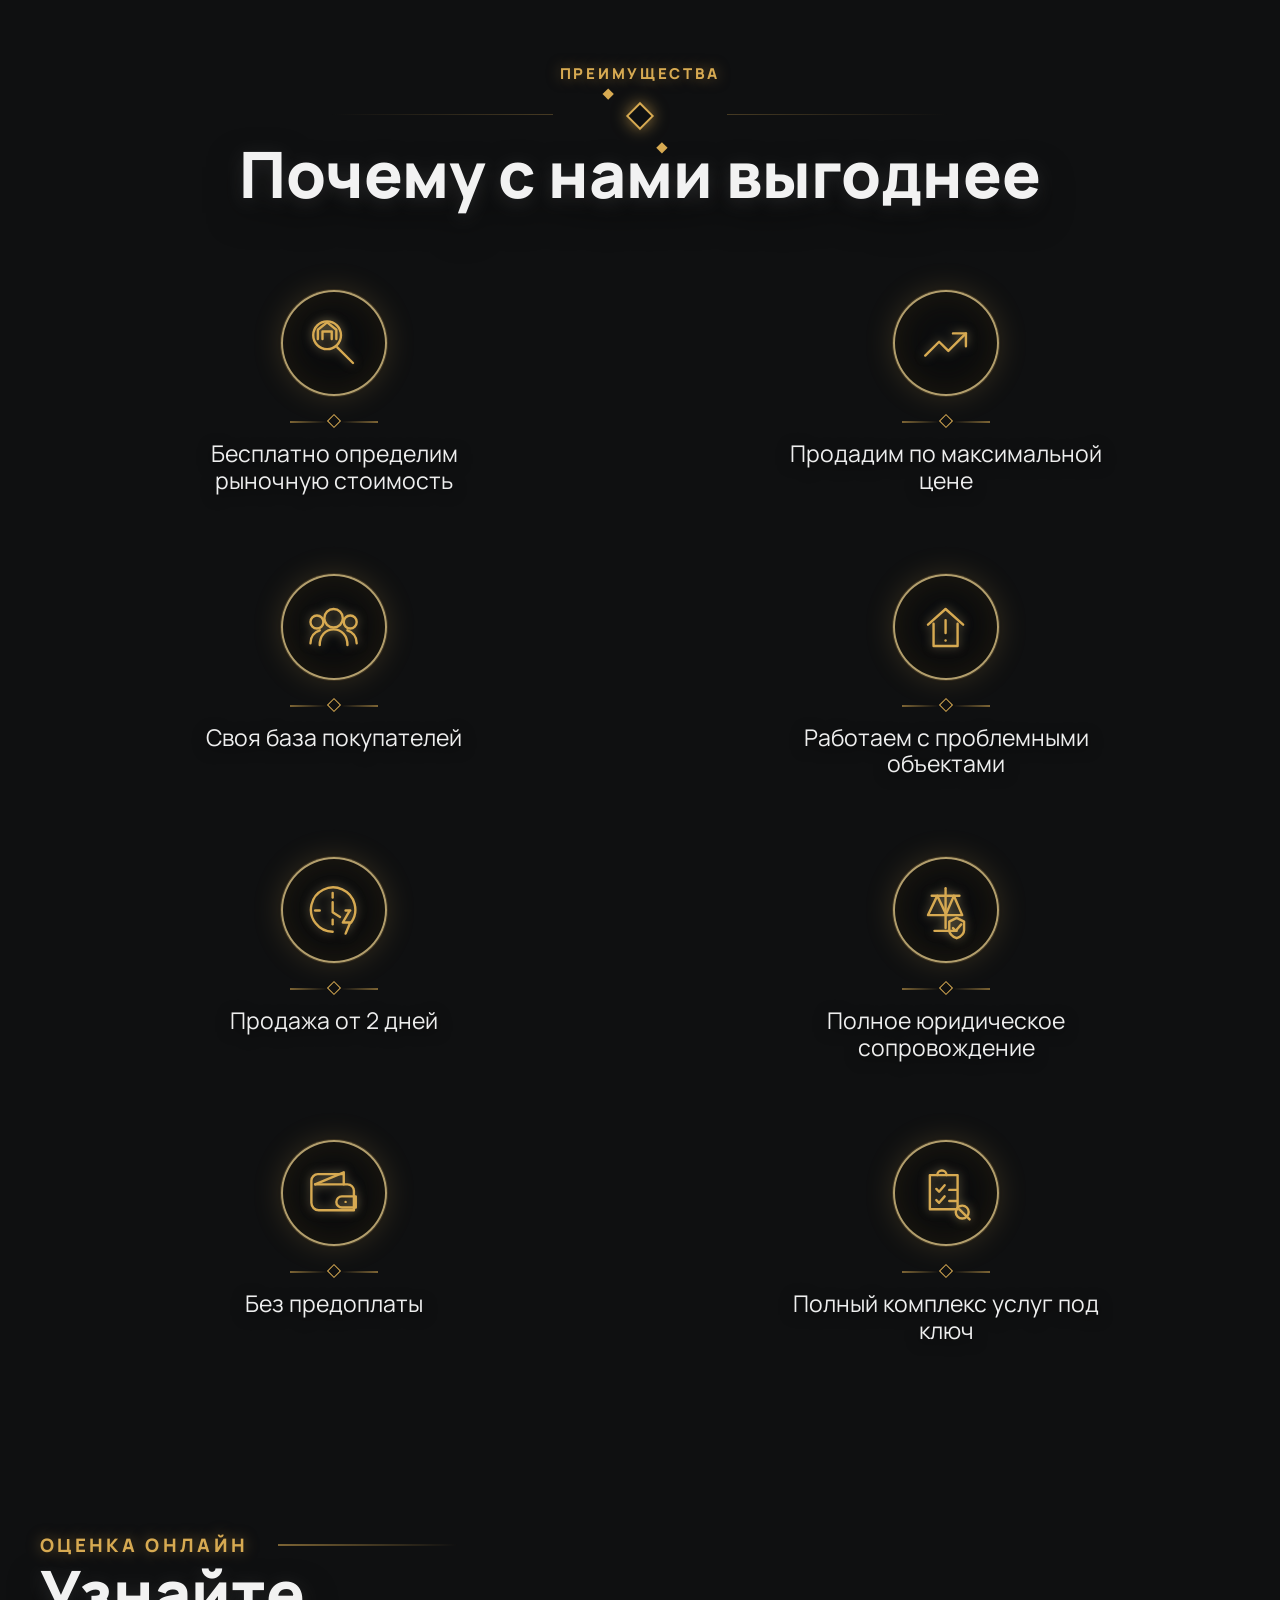
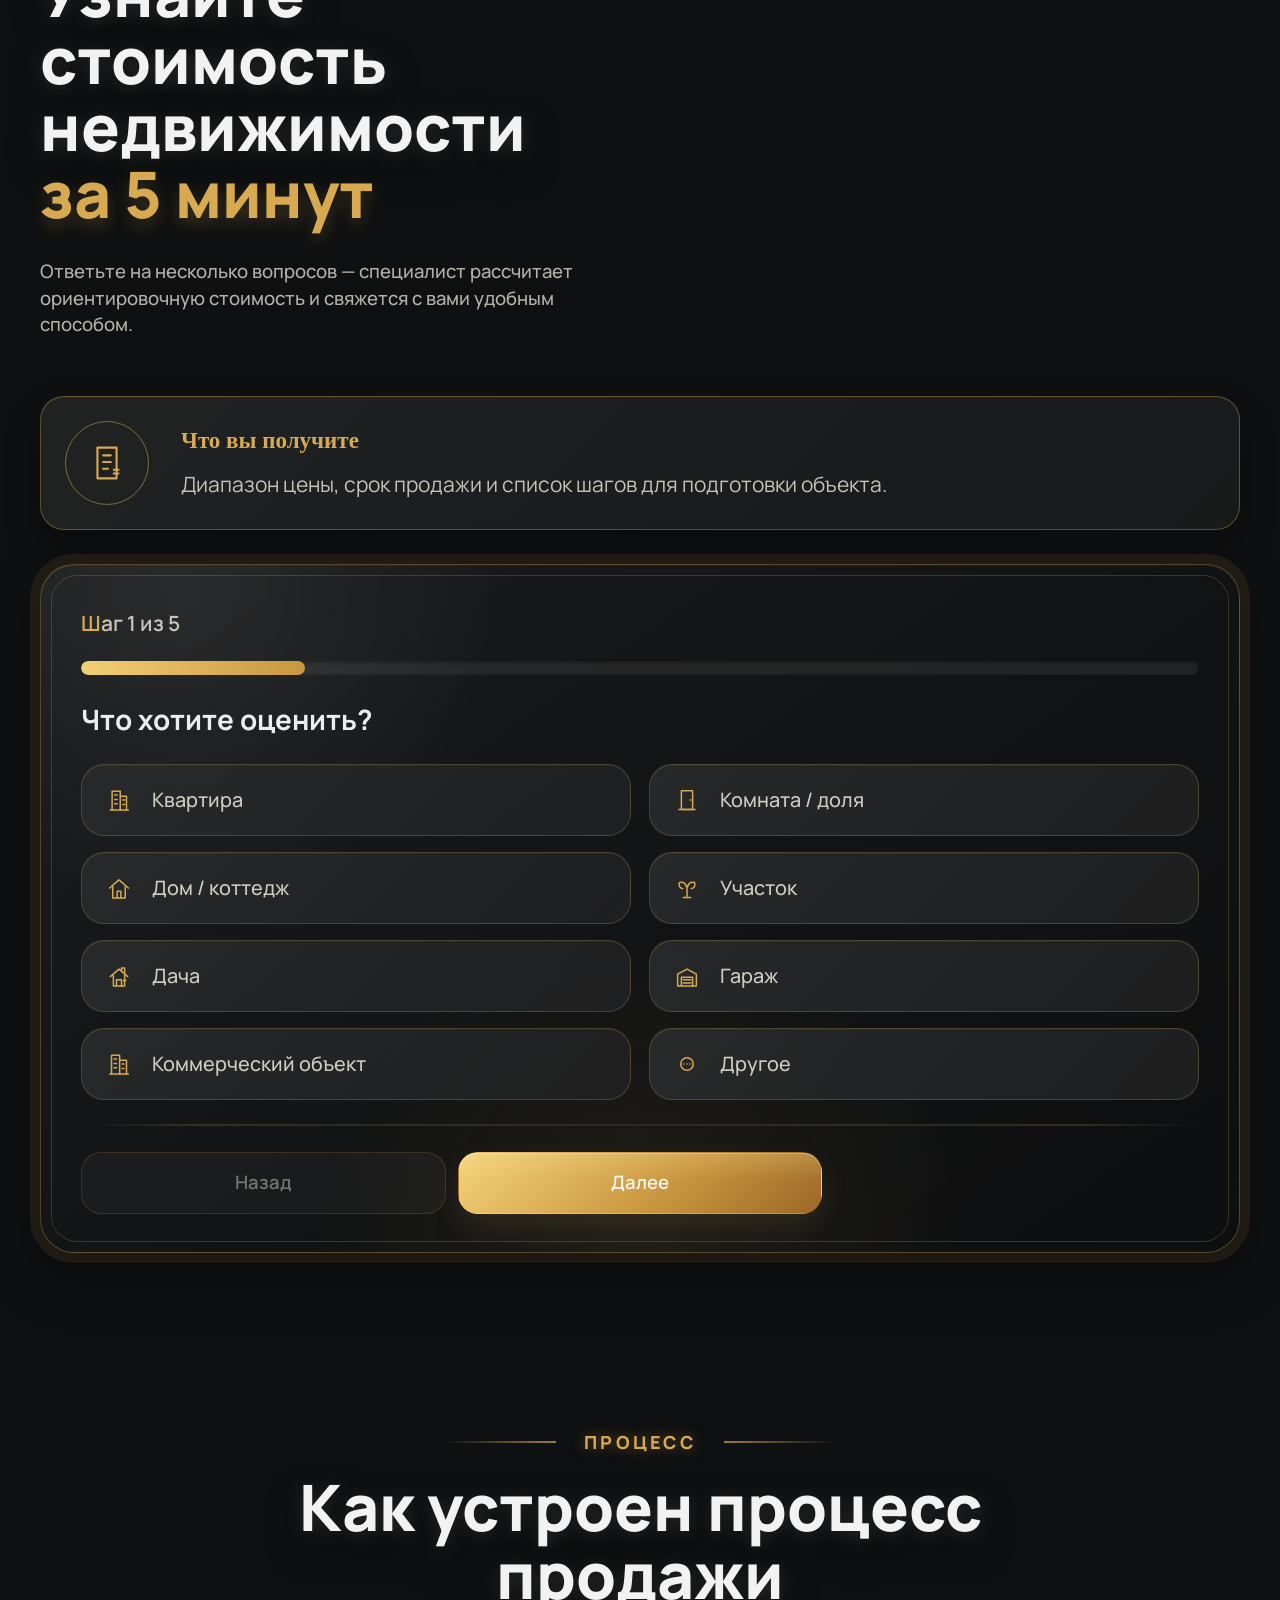
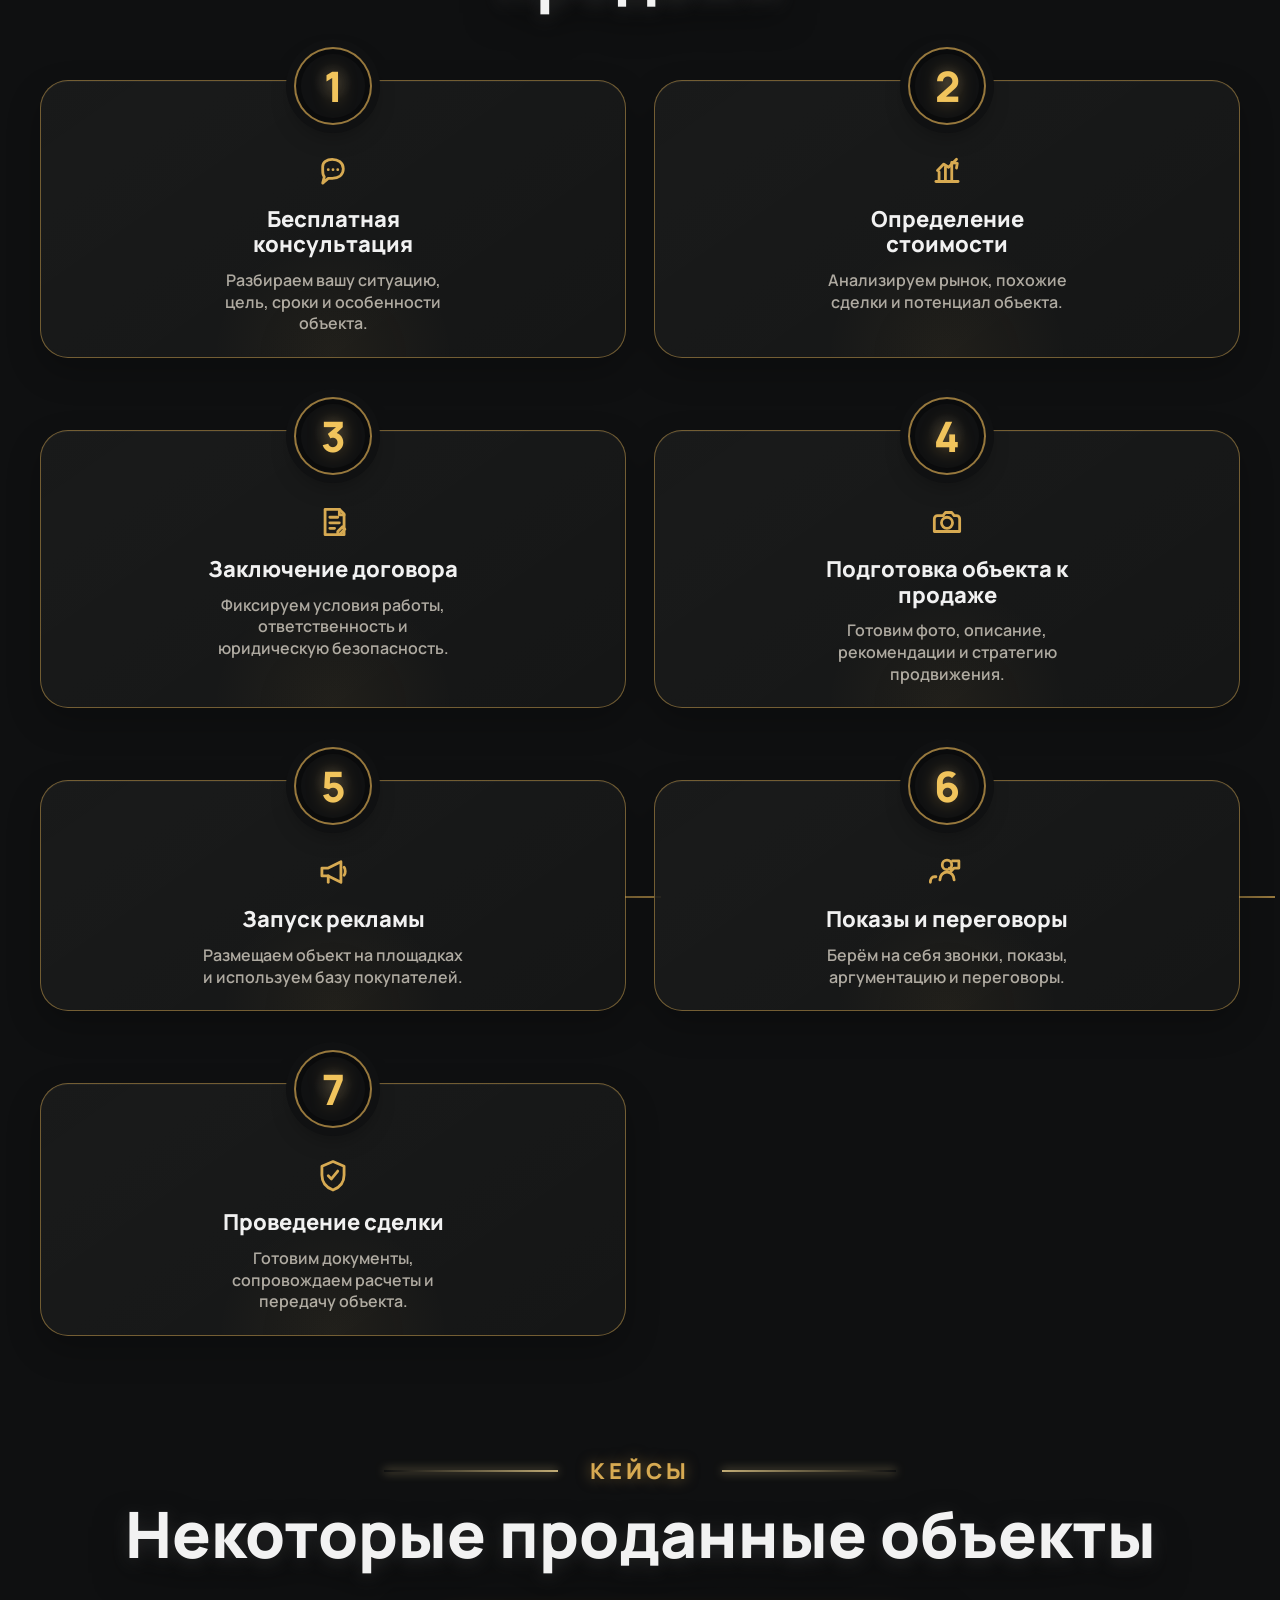
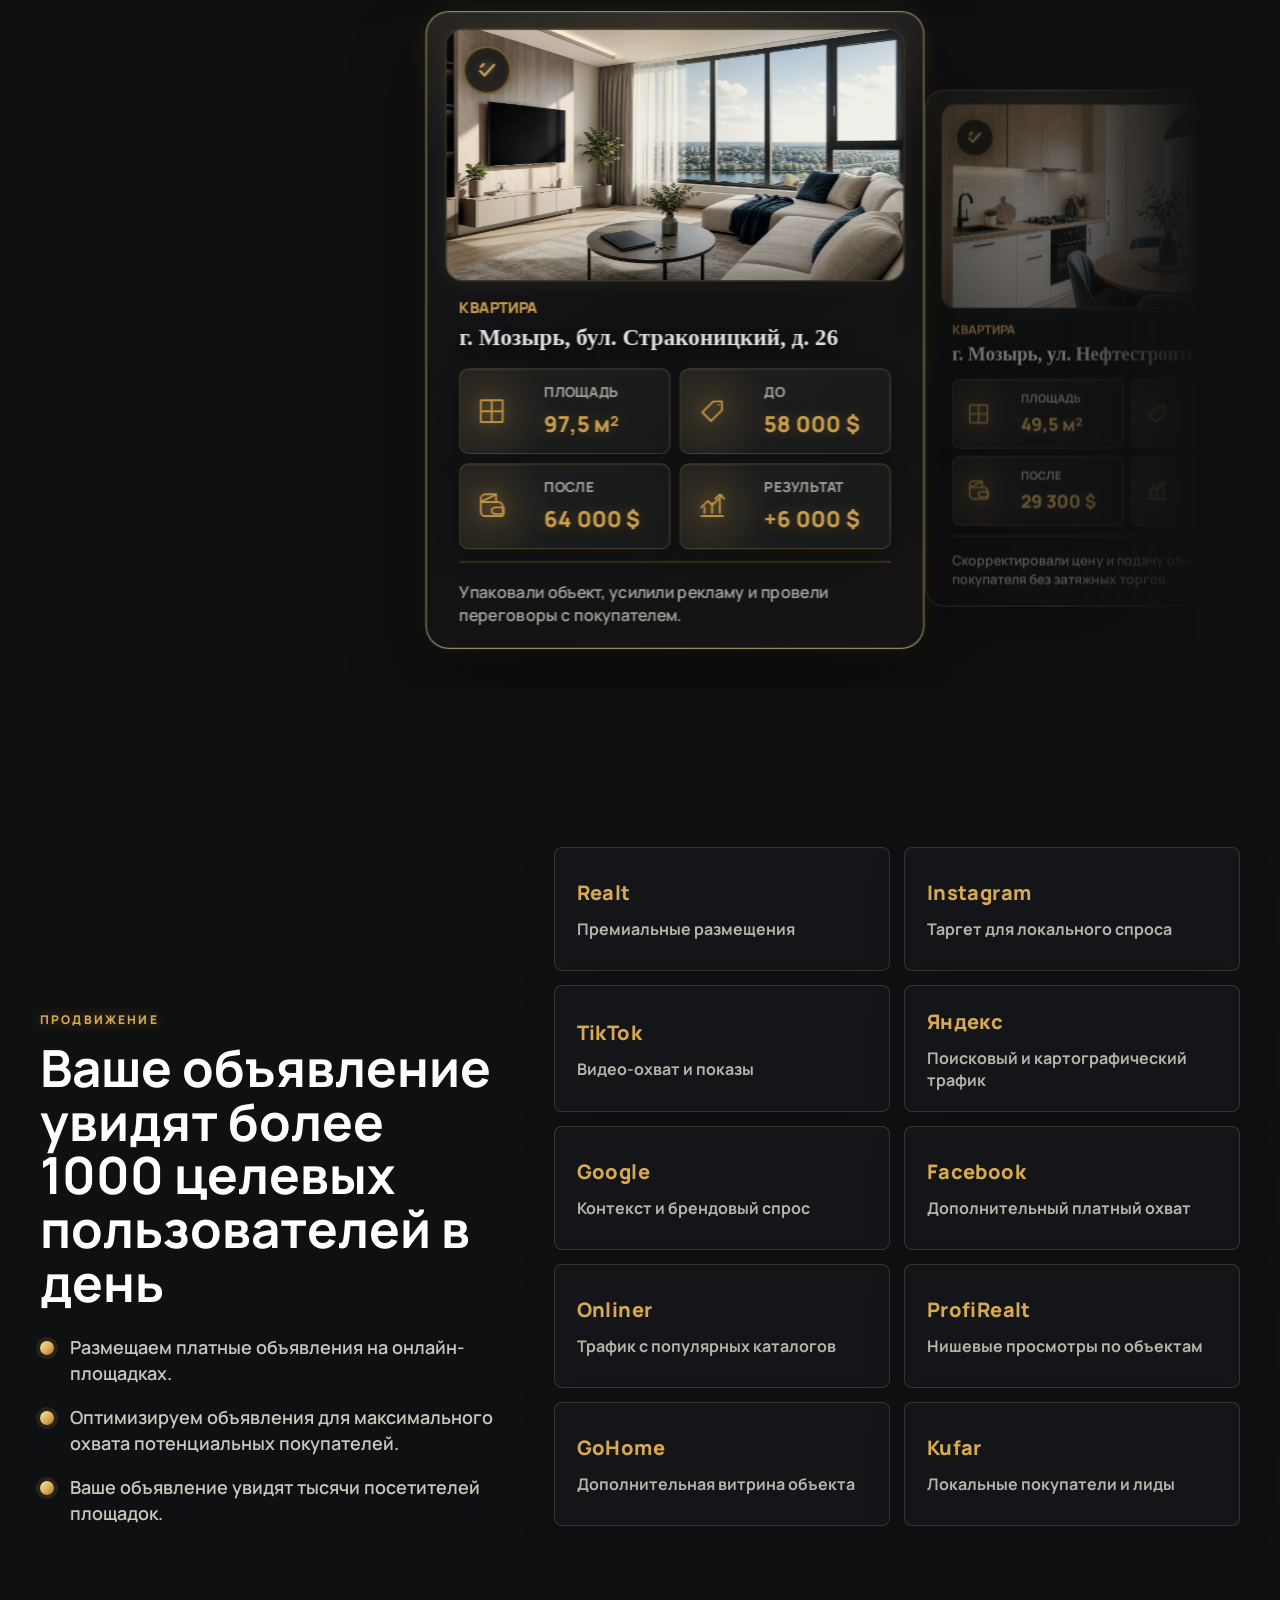
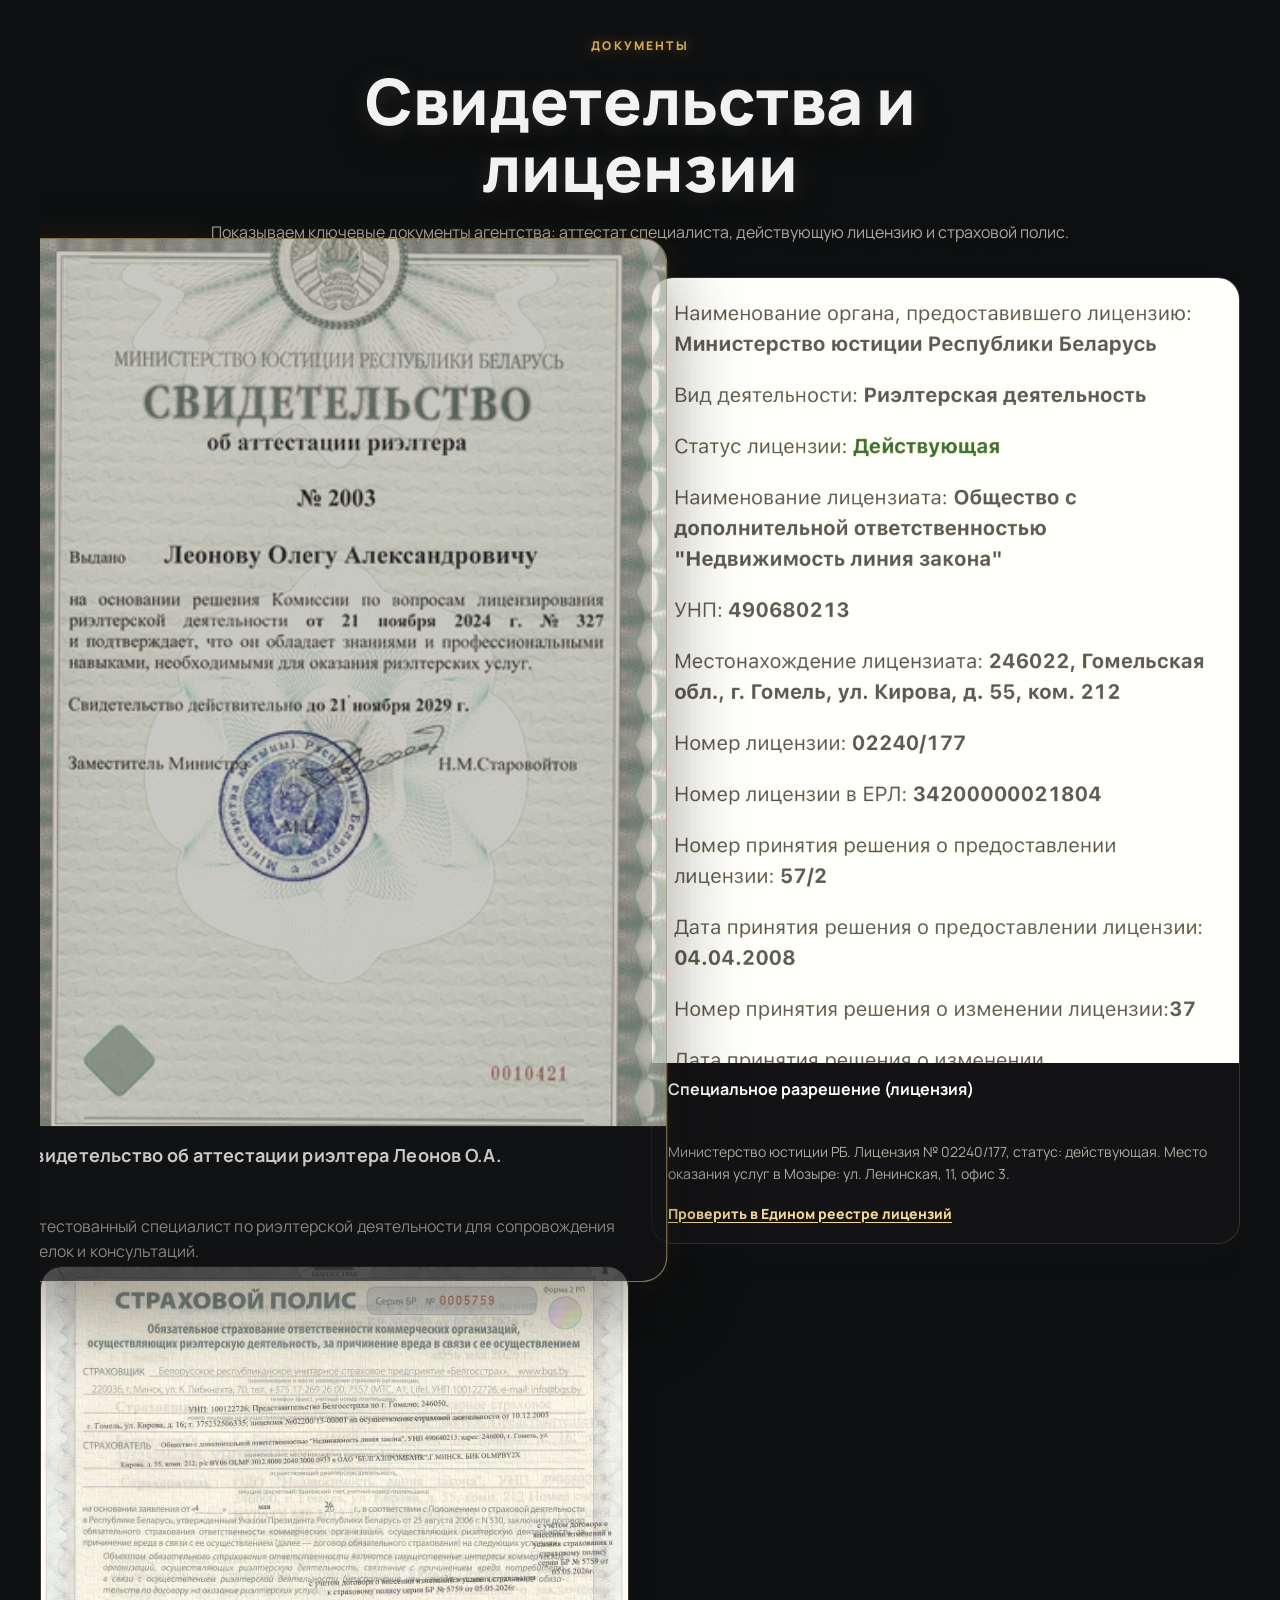
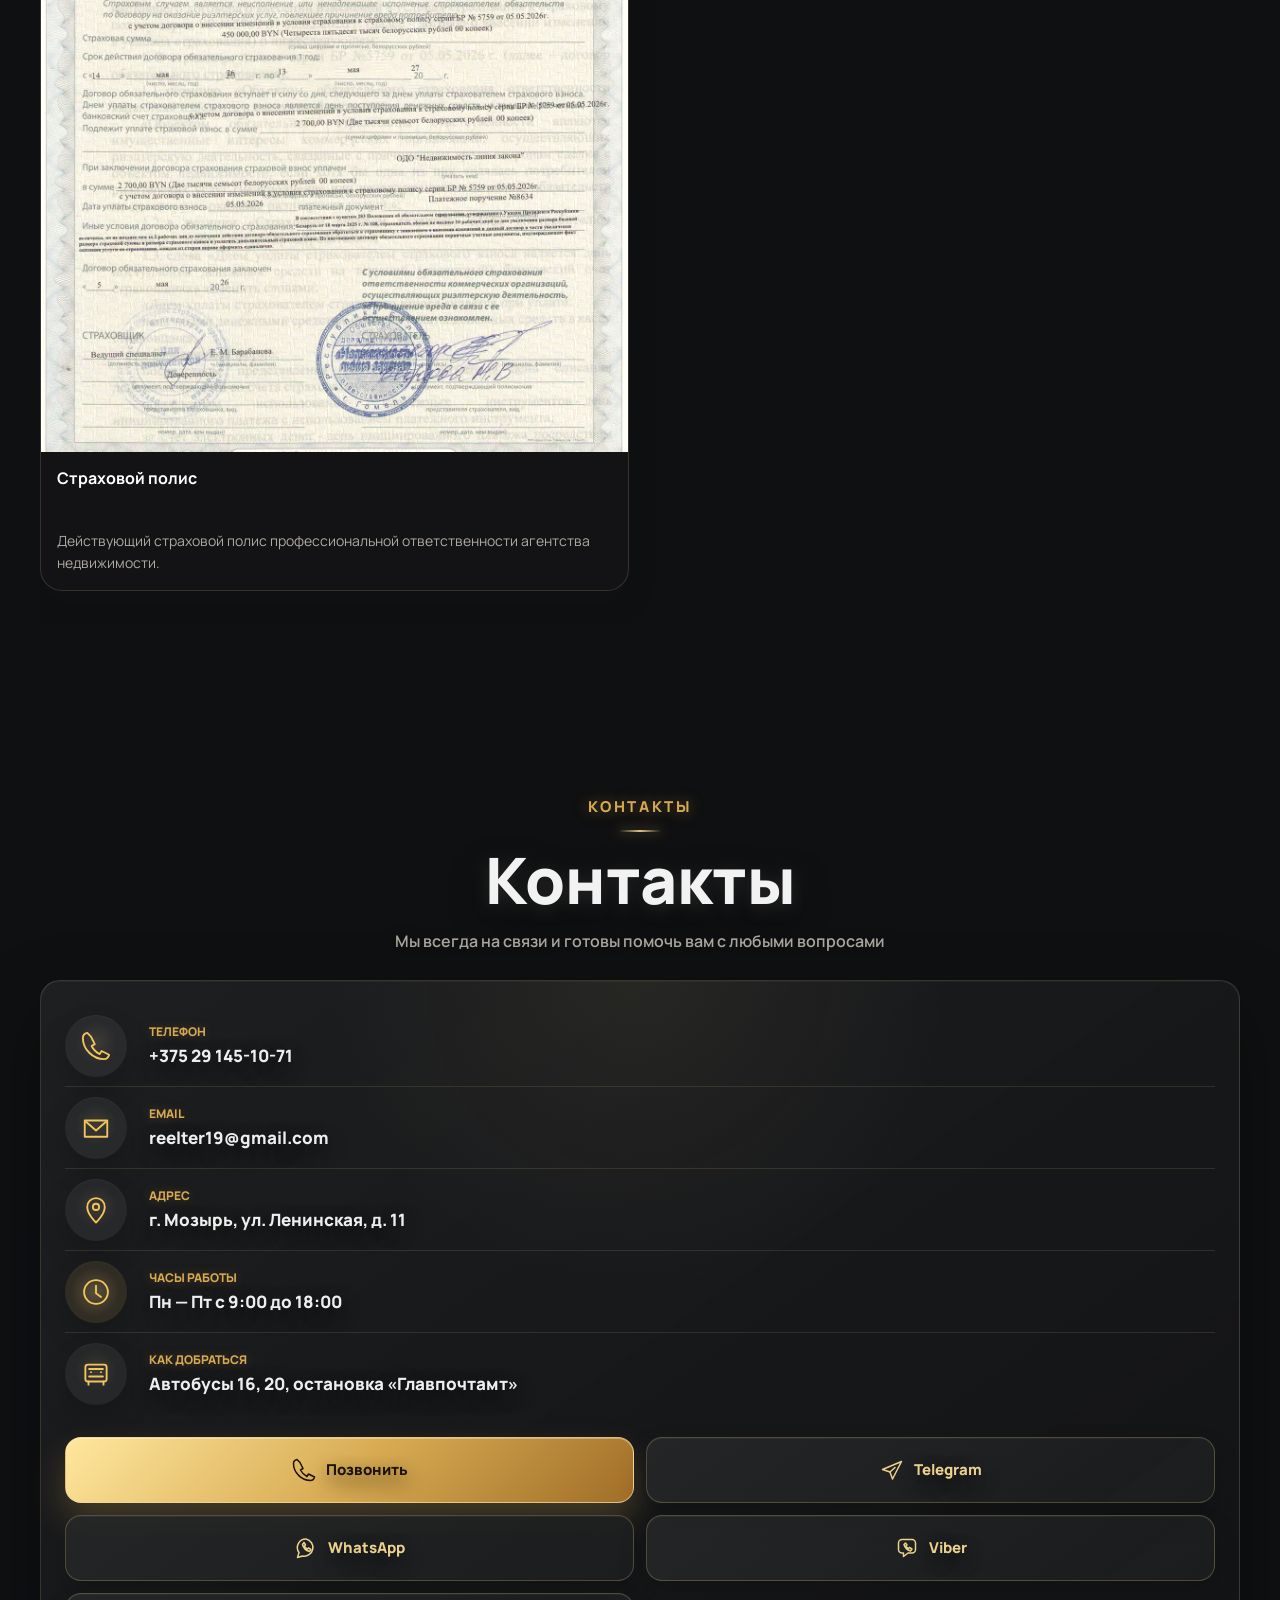
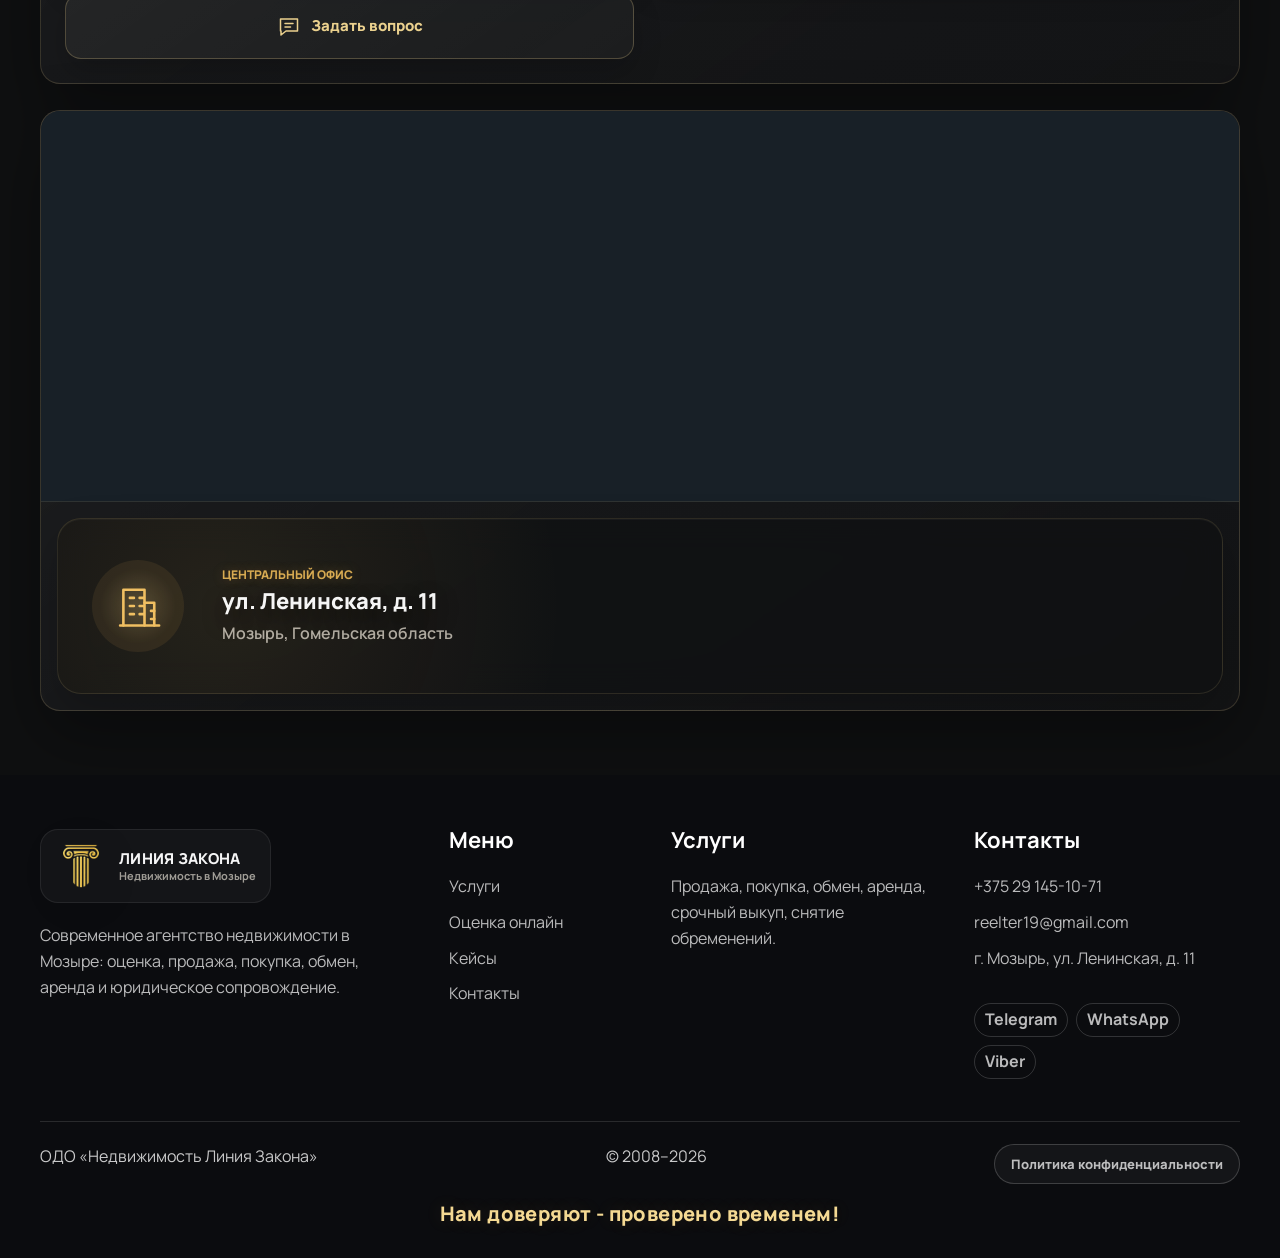
==== commit 00f71464: "Add gold logo and favicon set" ====
--- a/index.html
+++ b/index.html
@@ -14,6 +14,12 @@
       href="https://fonts.googleapis.com/css2?family=Manrope:wght@400;500;600;700;800&amp;display=swap"
       rel="stylesheet"
     />
+    <link rel="icon" type="image/x-icon" href="assets/favicon/favicon.ico" />
+    <link rel="icon" type="image/png" sizes="32x32" href="assets/favicon/favicon-32x32.png" />
+    <link rel="icon" type="image/png" sizes="16x16" href="assets/favicon/favicon-16x16.png" />
+    <link rel="apple-touch-icon" sizes="180x180" href="assets/favicon/apple-touch-icon.png" />
+    <link rel="manifest" href="site.webmanifest" />
+    <meta name="theme-color" content="#0f1011" />
     <link rel="preload" as="image" href="assets/photos/hero-apartment.jpg" />
     <link rel="stylesheet" href="styles.css?v=20260629-13" />
   </head>
@@ -26,7 +32,7 @@
       </button>
 
       <a class="brand" href="#top" aria-label="Недвижимость Линия Закона">
-        <img class="brand-logo" src="assets/logo-minimal.svg" alt="Логотип агентства Линия Закона" />
+        <img class="brand-logo" src="assets/brand/column-logo-site.png" alt="Логотип агентства Линия Закона" />
         <span class="brand-copy">
           <strong>Линия Закона</strong>
           <small>Недвижимость в Мозыре</small>
@@ -1003,7 +1009,7 @@
       <div class="container footer-grid">
         <div>
           <a class="brand footer-brand" href="#top" aria-label="Недвижимость Линия Закона">
-            <img class="brand-logo" src="assets/logo-minimal.svg" alt="Логотип агентства Линия Закона" />
+            <img class="brand-logo" src="assets/brand/column-logo-site.png" alt="Логотип агентства Линия Закона" />
             <span class="brand-copy">
               <strong>Линия Закона</strong>
               <small>Недвижимость в Мозыре</small>
--- a/styles.css
+++ b/styles.css
@@ -316,7 +316,8 @@
   width: auto;
   height: 54px;
   max-height: 54px;
-  filter: sepia(1) saturate(1.8) hue-rotate(356deg) brightness(1.05);
+  object-fit: contain;
+  filter: none;
 }
 
 .nav {
